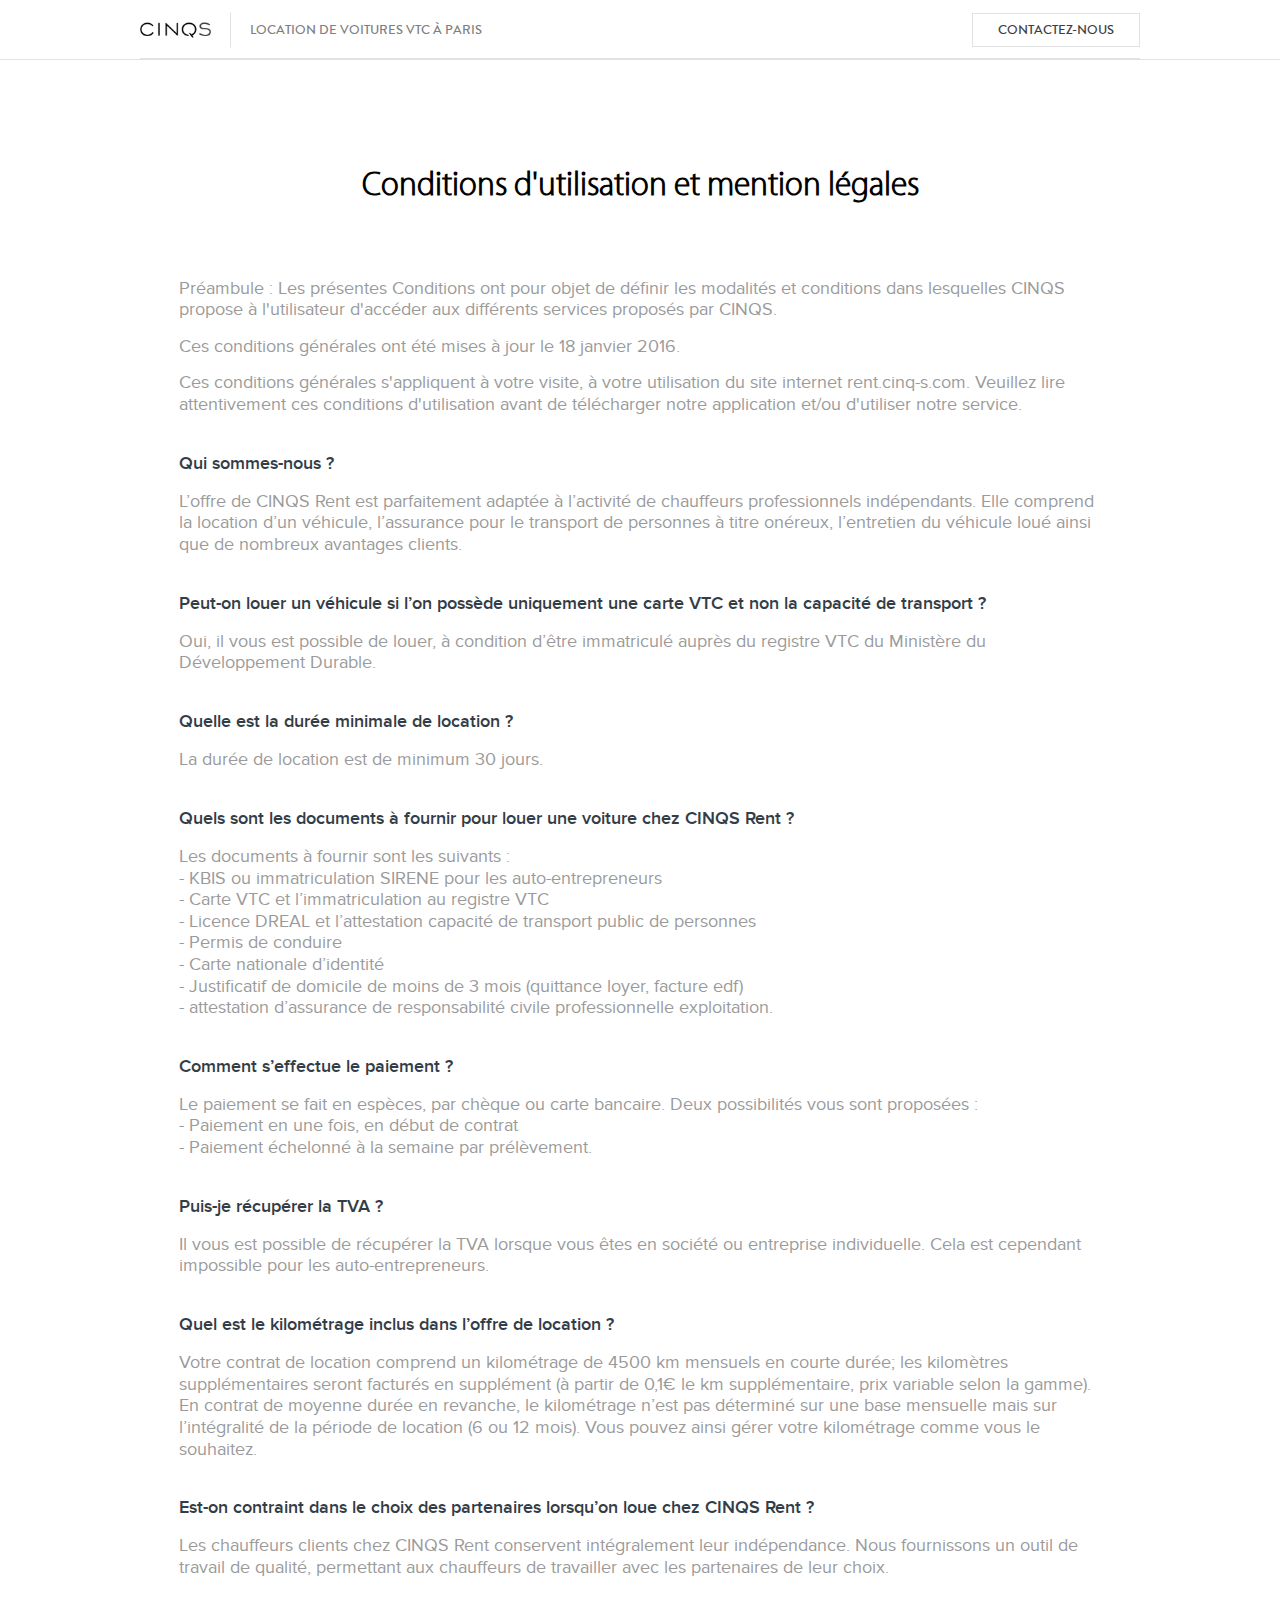
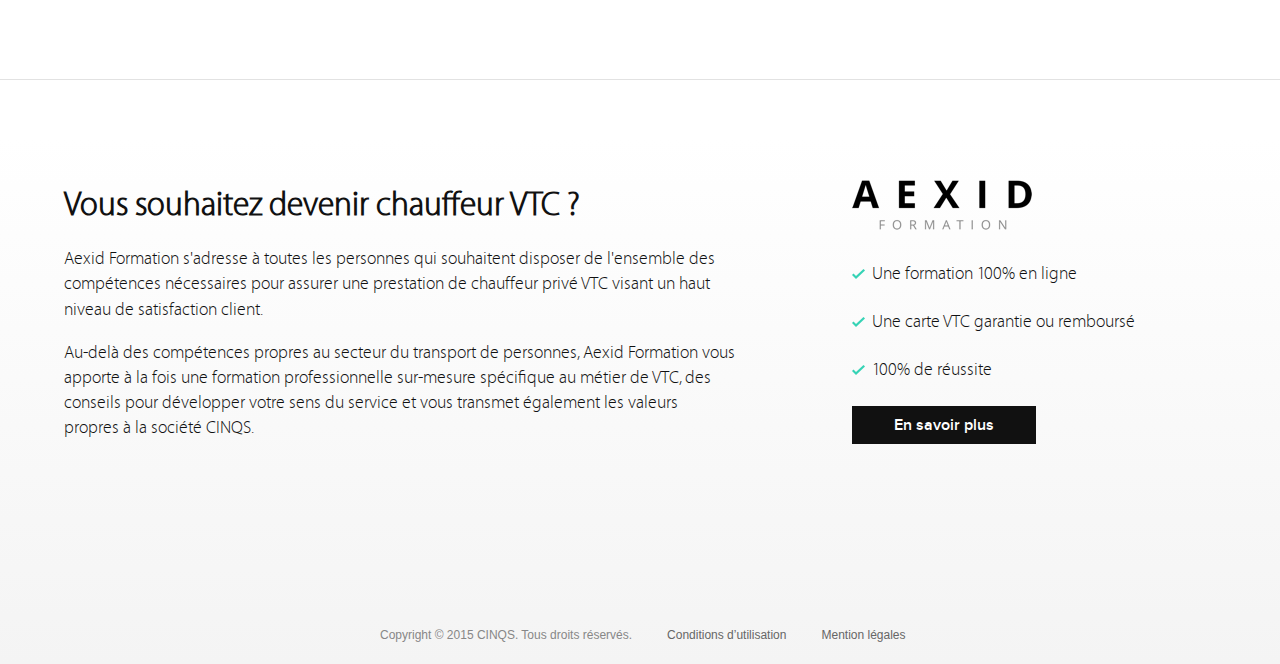
==== cgv.html @ 0a588fea "Create cgv page" ====
<!doctype html>
<!--[if lt IE 7]> <html class="no-js lt-ie10 lt-ie9 lt-ie8 lt-ie7" lang="en"> <![endif]-->
<!--[if IE 7]> <html class="no-js lt-ie10 lt-ie9 lt-ie8" lang="en"> <![endif]-->
<!--[if IE 8]> <html class="no-js lt-ie10 lt-ie9" lang="en"> <![endif]-->
<!--[if IE 9]><html class="no-js lt-ie10" lang="en"><![endif]-->
<!--[if gt IE 8]><!-->
<html class="no-js" lang="en">
<!--<![endif]-->
    <head>
        <meta charset="utf-8">
        <title>CINQS Rent - Location de voitures VTC à Paris</title>
        <meta name="description" content="">
        <link rel="author" href="humans.txt" />
        <meta http-equiv="X-UA-Compatible" content="IE=edge,chrome=1">
        <meta name="viewport" content="user-scalable=no, initial-scale = 1, minimum-scale = 1, maximum-scale = 1, width=device-width">

        <meta name="apple-mobile-web-app-capable" content="yes" />
        <link href="favicon.png" rel="icon" type="image/png" />

        <!-- Place favicon.ico and apple-touch-icon.png in the root directory -->
        <link rel="apple-touch-icon" href="apple-touch-icon.png">

        <meta property="og:site_name" content="">
        <meta property="og:title" content="" />
        <meta property="og:description" content="" />
        <meta property="og:url" content="" />
        <meta property="og:type" content="" />
        <meta property="og:image" content="" />
        <meta property="og:locale" content="fr_FR">


        <meta name="twitter:card" content="summary_large_image">
        <meta name="twitter:site" content="@">
        <meta name="twitter:title" content="">
        <meta name="twitter:description" content="">
        <meta name="twitter:image:src" content="images/share.jpg">

        <!-- <link rel="stylesheet" href="/styles/plugin/selectordie.css"> -->
        <link rel="stylesheet" href="styles/main.css">


        <!--[if lt IE 9]><script src="//html5shim.googlecode.com/svn/trunk/html5.js"></script><![endif]-->

    </head>
    <body class="driver">
        <!--[if lt IE 9]>
        <div id="browsehappy">
            <p>You are using an <strong>outdated</strong> browser. Please <a href="http://browsehappy.com/"><span>upgrade your browser</span></a> to improve your experience.</p>
        </div>
        <![endif]-->

        <!--<section id="orientation">
            <p>This website is optimized for a landscape orientation, please turn your device.</p>
        </section> -->
        <header class="driver-header business-header rent">
            <div class="wrapper">
                <ul class="menu-left">
                    <li>
                        <a href="https://cinq-s.com" class="logo">
                            <img src="images/logo-cinqs.png" alt="">
                        </a>
                        <!-- <div class="dropdown-logo">
                            <div class="dropdown-logo-inner">
                                <div class="bloc valign"></div>
                            </div>
                        </div> -->
                    </li>
                    <li class="border-left"><a href="#">Location de voitures VTC à Paris</a></li>
                </ul>

                <ul class="menu-right">
                    <li><a class="typeform-share btn-menu" href="https://cinqs.typeform.com/to/a3pFJz" data-mode="2" target="_blank">CONTACTEZ-NOUS</a></li>
                </ul>
            </div>
        </header>


        <div class="page-bottom-rent page-cgv-rent">
            <div class="driver-bottom rent">
                <div class="wrapper">
                    <h3>Conditions d'utilisation et mention légales</h3>

                    <div class="text-wrapper">
                      <span>Préambule : Les présentes Conditions ont pour objet de définir les modalités et conditions dans lesquelles CINQS propose à l'utilisateur d'accéder aux différents services proposés par CINQS.</span>
                      <span>Ces conditions générales ont été mises à jour le 18 janvier 2016.</span>
                      <span>Ces conditions générales s'appliquent à votre visite, à votre utilisation du site internet rent.cinq-s.com. Veuillez lire attentivement ces conditions d'utilisation avant de télécharger notre application et/ou d'utiliser notre service.</span>
                    </div>

                    <div class="text-wrapper">
                        <p>Qui sommes-nous ?</p>
                        <span>L’offre de CINQS Rent est parfaitement adaptée à l’activité de chauffeurs professionnels indépendants. Elle comprend la location d’un véhicule, l’assurance pour le transport de personnes à titre onéreux, l’entretien du véhicule loué ainsi que de nombreux avantages clients.</span>
                    </div>

                    <div class="text-wrapper">
                        <p>Peut-on louer un véhicule si l’on possède uniquement une carte VTC et non la capacité de transport ?</p>
                        <span>Oui, il vous est possible de louer, à condition d’être immatriculé auprès du registre VTC du Ministère du Développement Durable.</span>
                    </div>

                    <div class="text-wrapper">
                        <p>Quelle est la durée minimale de location ?</p>
                        <span>La durée de location est de minimum 30 jours.</span>
                    </div>

                    <div class="text-wrapper">
                        <p>Quels sont les documents à fournir pour louer une voiture chez CINQS Rent ?</p>
                        <span>Les documents à fournir sont les suivants :<br/>
                        - KBIS ou immatriculation SIRENE pour les auto-entrepreneurs<br/>
                        - Carte VTC et l’immatriculation au registre VTC<br/>
                        - Licence DREAL et l’attestation capacité de transport public de personnes<br/>
                        - Permis de conduire<br/>
                        - Carte nationale d’identité<br/>
                        - Justificatif de domicile de moins de 3 mois (quittance loyer, facture edf)<br/>
                        - attestation d’assurance de responsabilité civile professionnelle exploitation.</span>
                    </div>

                    <div class="text-wrapper">
                        <p>Comment s’effectue le paiement ?</p>
                        <span>Le paiement se fait en espèces, par chèque ou carte bancaire. Deux possibilités vous sont proposées :<br/>
                        - Paiement en une fois, en début de contrat<br/>
                        - Paiement échelonné à la semaine par prélèvement.</span>
                    </div>

                    <div class="text-wrapper">
                        <p>Puis-je récupérer la TVA ?</p>
                        <span>Il vous est possible de récupérer la TVA lorsque vous êtes en société ou entreprise individuelle. Cela est cependant impossible pour les auto-entrepreneurs.</span>
                    </div>

                    <div class="text-wrapper">
                        <p>Quel est le kilométrage inclus dans l’offre de location ?</p>
                        <span>Votre contrat de location comprend un kilométrage de 4500 km mensuels en courte durée; les kilomètres supplémentaires seront facturés en supplément (à partir de 0,1€ le km supplémentaire, prix variable selon la gamme).<br/>
                        En contrat de moyenne durée en revanche, le kilométrage n’est pas déterminé sur une base mensuelle mais sur l’intégralité de la période de location (6 ou 12 mois). Vous pouvez ainsi gérer votre kilométrage comme vous le souhaitez.</span>
                    </div>

                    <div class="text-wrapper">
                        <p>Est-on contraint dans le choix des partenaires lorsqu’on loue chez CINQS Rent ?</p>
                        <span>Les chauffeurs clients chez CINQS Rent conservent intégralement leur indépendance. Nous fournissons un outil de travail de qualité, permettant aux chauffeurs de travailler avec les partenaires de leur choix.</span>
                    </div>

                </div>
            </div>
        </div>

        <footer class="footer-plans">
            <div class="wrapper">
                <div class="row">
                    <div class="inner col-7 col-md-7 col-xs-12">
                        <h3>Vous souhaitez devenir chauffeur VTC ?</h3>
                        <p>Aexid Formation s'adresse à toutes les personnes qui souhaitent disposer de l'ensemble des compétences nécessaires pour assurer une prestation de chauffeur privé VTC visant un haut niveau de satisfaction client.</p>

                        <p>Au-delà des compétences propres au secteur du transport de personnes, Aexid Formation vous apporte à la fois une formation professionnelle sur-mesure spécifique au métier de VTC, des conseils pour développer votre sens du service et vous transmet également les valeurs propres à la société CINQS.</p>
                    </div>
                    <div class="inner col-4 col-md-4 col-xs-12">
                        <img src="images/logo-aexid.png" alt="">
                        <ul class="aexid">
                            <li><p>Une formation 100% en ligne</p></li>
                            <li><p>Une carte VTC garantie ou remboursé</p></li>
                            <li><p>100% de réussite</p></li>
                        </ul>
                        <a href="http://aexid-formation.com" class="btn black-light">En savoir plus</a>
                    </div>
                </div>
            </div>

            <ul class="footer-big">
                <li><span>Copyright © 2015 CINQS. Tous droits réservés.</span></li>
                <li><a href="">Conditions d’utilisation</a></li>
                <li><a href="">Mention légales</a></li>
            </ul>

            <ul class="footer-mobile">
                <li><span>© 2015 CINQS</span></li>
                <li><a href="">Conditions générales et mentions légales</a></li>
            </ul>
        </footer>

        <script>(function(){var qs,js,q,s,d=document,gi=d.getElementById,ce=d.createElement,gt=d.getElementsByTagName,id='typef_orm',b='https://s3-eu-west-1.amazonaws.com/share.typeform.com/';if(!gi.call(d,id)){js=ce.call(d,'script');js.id=id;js.src=b+'share.js';q=gt.call(d,'script')[0];q.parentNode.insertBefore(js,q)}id=id+'_';if(!gi.call(d,id)){qs=ce.call(d,'link');qs.rel='stylesheet';qs.id=id;qs.href=b+'share-button.css';s=gt.call(d,'head')[0];s.appendChild(qs,s)}})()</script>

        <script>
            (function(b,o,i,l,e,r){b.GoogleAnalyticsObject=l;b[l]||(b[l]=
            function(){(b[l].q=b[l].q||[]).push(arguments)});b[l].l=+new Date;
            e=o.createElement(i);r=o.getElementsByTagName(i)[0];
            e.src='//www.google-analytics.com/analytics.js';
            r.parentNode.insertBefore(e,r)}(window,document,'script','ga'));
            ga('create','UA-XXXXX-X');ga('send','pageview');
        </script>

        <script src="scripts/bundle.js"></script>

    </body>
</html>
---- styles/main.css ----
@font-face{font-family:'proxima_nova_ltsemibold';src:url("../fonts/proxima-nova-semibold-webfont.eot");src:url("../fonts/proxima-nova-semibold-webfont.eot?#iefix") format("embedded-opentype"),url("../fonts/proxima-nova-semibold-webfont.woff2") format("woff2"),url("../fonts/proxima-nova-semibold-webfont.woff") format("woff"),url("../fonts/proxima-nova-semibold-webfont.ttf") format("truetype"),url("../fonts/proxima-nova-semibold-webfont.svg#proxima_nova_ltsemibold") format("svg");font-weight:normal;font-style:normal}@font-face{font-family:'proxima_nova_rgregular';src:url("../fonts/proxima-nova-regular-webfont.eot");src:url("../fonts/proxima-nova-regular-webfont.eot?#iefix") format("embedded-opentype"),url("../fonts/proxima-nova-regular-webfont.woff2") format("woff2"),url("../fonts/proxima-nova-regular-webfont.woff") format("woff"),url("../fonts/proxima-nova-regular-webfont.ttf") format("truetype"),url("../fonts/proxima-nova-regular-webfont.svg#proxima_nova_rgregular") format("svg");font-weight:normal;font-style:normal}@font-face{font-family:'proxima_nova_rgbold';src:url("../fonts/proxima-nova-bold-webfont.eot");src:url("../fonts/proxima-nova-bold-webfont.eot?#iefix") format("embedded-opentype"),url("../fonts/proxima-nova-bold-webfont.woff2") format("woff2"),url("../fonts/proxima-nova-bold-webfont.woff") format("woff"),url("../fonts/proxima-nova-bold-webfont.ttf") format("truetype"),url("../fonts/proxima-nova-bold-webfont.svg#proxima_nova_rgbold") format("svg");font-weight:normal;font-style:normal}@font-face{font-family:'proxima_nova_ltlight';src:url("../fonts/proxima-nova-light-webfont.eot");src:url("../fonts/proxima-nova-light-webfont.eot?#iefix") format("embedded-opentype"),url("../fonts/proxima-nova-light-webfont.woff2") format("woff2"),url("../fonts/proxima-nova-light-webfont.woff") format("woff"),url("../fonts/proxima-nova-light-webfont.ttf") format("truetype"),url("../fonts/proxima-nova-light-webfont.svg#proxima_nova_ltlight") format("svg");font-weight:normal;font-style:normal}@font-face{font-family:'brandon_grotesquebold';src:url("../fonts/brandon_bld-webfont.eot");src:url("../fonts/brandon_bld-webfont.eot?#iefix") format("embedded-opentype"),url("../fonts/brandon_bld-webfont.woff2") format("woff2"),url("../fonts/brandon_bld-webfont.woff") format("woff"),url("../fonts/brandon_bld-webfont.ttf") format("truetype"),url("../fonts/brandon_bld-webfont.svg#brandon_grotesquebold") format("svg");font-weight:normal;font-style:normal}@font-face{font-family:'brandon_grotesquelight';src:url("../fonts/brandon_light-webfont.eot");src:url("../fonts/brandon_light-webfont.eot?#iefix") format("embedded-opentype"),url("../fonts/brandon_light-webfont.woff2") format("woff2"),url("../fonts/brandon_light-webfont.woff") format("woff"),url("../fonts/brandon_light-webfont.ttf") format("truetype"),url("../fonts/brandon_light-webfont.svg#brandon_grotesquelight") format("svg");font-weight:normal;font-style:normal}@font-face{font-family:'brandon_grotesquemedium';src:url("../fonts/brandon_med-webfont.eot");src:url("../fonts/brandon_med-webfont.eot?#iefix") format("embedded-opentype"),url("../fonts/brandon_med-webfont.woff2") format("woff2"),url("../fonts/brandon_med-webfont.woff") format("woff"),url("../fonts/brandon_med-webfont.ttf") format("truetype"),url("../fonts/brandon_med-webfont.svg#brandon_grotesquemedium") format("svg");font-weight:normal;font-style:normal}@font-face{font-family:'brandon_grotesque_regularRg';src:url("../fonts/brandon_reg-webfont.eot");src:url("../fonts/brandon_reg-webfont.eot?#iefix") format("embedded-opentype"),url("../fonts/brandon_reg-webfont.woff2") format("woff2"),url("../fonts/brandon_reg-webfont.woff") format("woff"),url("../fonts/brandon_reg-webfont.ttf") format("truetype"),url("../fonts/brandon_reg-webfont.svg#brandon_grotesque_regularRg") format("svg");font-weight:normal;font-style:normal}@font-face{font-family:'myriad_set_protext';src:url("../fonts/myriad-set-pro_text-webfont.eot");src:url("../fonts/myriad-set-pro_text-webfont.eot?#iefix") format("embedded-opentype"),url("../fonts/myriad-set-pro_text-webfont.woff2") format("woff2"),url("../fonts/myriad-set-pro_text-webfont.woff") format("woff"),url("../fonts/myriad-set-pro_text-webfont.ttf") format("truetype"),url("../fonts/myriad-set-pro_text-webfont.svg#myriad_set_protext") format("svg");font-weight:normal;font-style:normal}@font-face{font-family:'myriad_set_prothin';src:url("../fonts/myriad-set-pro_thin-webfont.eot");src:url("../fonts/myriad-set-pro_thin-webfont.eot?#iefix") format("embedded-opentype"),url("../fonts/myriad-set-pro_thin-webfont.woff2") format("woff2"),url("../fonts/myriad-set-pro_thin-webfont.woff") format("woff"),url("../fonts/myriad-set-pro_thin-webfont.ttf") format("truetype"),url("../fonts/myriad-set-pro_thin-webfont.svg#myriad_set_prothin") format("svg");font-weight:normal;font-style:normal}@font-face{font-family:'myriad_set_proultralight';src:url("../fonts/myriad-set-pro_ultralight-webfont.eot");src:url("../fonts/myriad-set-pro_ultralight-webfont.eot?#iefix") format("embedded-opentype"),url("../fonts/myriad-set-pro_ultralight-webfont.woff2") format("woff2"),url("../fonts/myriad-set-pro_ultralight-webfont.woff") format("woff"),url("../fonts/myriad-set-pro_ultralight-webfont.ttf") format("truetype"),url("../fonts/myriad-set-pro_ultralight-webfont.svg#myriad_set_proultralight") format("svg");font-weight:normal;font-style:normal}.clearfix::after{clear:both;content:"";display:table}.pull-right{float:right !important}.pull-left{float:left !important}.hide{display:none !important}.invisible{visibility:hidden}.text-hide{overflow:hidden;text-indent:101%;white-space:nowrap}.text-center{text-align:center}.text-right{text-align:right}.text-left{text-align:left}.text-justify{text-align:justify}.valign{display:inline-block;line-height:normal;vertical-align:middle}@-webkit-keyframes shake{0%,100%{-webkit-transform:translateX(0)}10%,30%,50%,70%,90%{-webkit-transform:translateX(-10px)}20%,40%,60%,80%{-webkit-transform:translateX(10px)}}@-moz-keyframes shake{0%,100%{-moz-transform:translateX(0)}10%,30%,50%,70%,90%{-moz-transform:translateX(-10px)}20%,40%,60%,80%{-moz-transform:translateX(10px)}}@keyframes shake{0%,100%{-webkit-transform:translateX(0);-moz-transform:translateX(0);-ms-transform:translateX(0);-o-transform:translateX(0);transform:translateX(0)}10%,30%,50%,70%,90%{-webkit-transform:translateX(-10px);-moz-transform:translateX(-10px);-ms-transform:translateX(-10px);-o-transform:translateX(-10px);transform:translateX(-10px)}20%,40%,60%,80%{-webkit-transform:translateX(10px);-moz-transform:translateX(10px);-ms-transform:translateX(10px);-o-transform:translateX(10px);transform:translateX(10px)}}.shake{-webkit-animation:shake 0.6s ease;-moz-animation:shake 0.6s ease;animation:shake 0.6s ease}/*! normalize.css v2.1.3 | MIT License | git.io/normalize */article,aside,details,figcaption,figure,footer,header,hgroup,main,nav,section,summary{display:block}audio,canvas,video{display:inline-block}audio:not([controls]){display:none;height:0}[hidden],template{display:none}html{font-family:sans-serif;-ms-text-size-adjust:100%;-webkit-text-size-adjust:100%}body{margin:0}a{background:transparent}a:focus{outline:thin dotted}a:active,a:hover{outline:0}h1{font-size:2em;margin:0.67em 0}abbr[title]{border-bottom:1px dotted}b,strong{font-weight:bold}dfn{font-style:italic}hr{-moz-box-sizing:content-box;box-sizing:content-box;height:0}mark{background:#ff0;color:#000}code,kbd,pre,samp{font-family:monospace, serif;font-size:1em}pre{white-space:pre-wrap}q{quotes:"\201C" "\201D" "\2018" "\2019"}small{font-size:80%}sub,sup{font-size:75%;line-height:0;position:relative;vertical-align:baseline}sup{top:-0.5em}sub{bottom:-0.25em}img{border:0}svg:not(:root){overflow:hidden}figure{margin:0}fieldset{border:1px solid #c0c0c0;margin:0 2px;padding:0.35em 0.625em 0.75em}legend{border:0;padding:0}button,input,select,textarea{font-family:inherit;font-size:100%;margin:0}button,input{line-height:normal}button,select{text-transform:none}button,html input[type="button"],input[type="reset"],input[type="submit"]{-webkit-appearance:button;cursor:pointer}button[disabled],html input[disabled]{cursor:default}input[type="checkbox"],input[type="radio"]{box-sizing:border-box;padding:0}input[type="search"]{-webkit-appearance:textfield;-moz-box-sizing:content-box;-webkit-box-sizing:content-box;box-sizing:content-box}input[type="search"]::-webkit-search-cancel-button,input[type="search"]::-webkit-search-decoration{-webkit-appearance:none}button::-moz-focus-inner,input::-moz-focus-inner{border:0;padding:0}textarea{overflow:auto;vertical-align:top}table{border-collapse:collapse;border-spacing:0}*{-webkit-box-sizing:border-box;-moz-box-sizing:border-box;box-sizing:border-box}html{-webkit-tap-highlight-color:transparent;width:100%}body{font-family:'HelveticaNeueLTStd-Md';font-size:14px;-webkit-font-smoothing:antialiased;-moz-osx-font-smoothing:grayscale;-moz-font-feature-settings:"liga", "kern";background-color:#fff;line-height:1.6;font-weight:400;width:100%;overflow:auto}::-moz-selection{background:#074276;color:#fff}.wrapper{height:100%;margin:0 auto;position:relative;max-width:1202px;width:90%}@media (max-width: 1023px){.wrapper{width:100%}}.content-form{background-color:#fff;border:1px solid #e2e2e2;border-radius:8px;height:100%;margin:50px auto 90px !important}@media (max-width: 1023px){.content-form{border:none;border-top:1px solid #e2e2e2;border-radius:0;margin-top:0 !important;margin-bottom:0 !important}}body.interne{background-color:#FAFAFA}.page-interne{margin-top:50px}a{text-decoration:none;color:#074276;position:relative;display:inline-block}a:focus{-moz-outline-style:none;outline:none}img{display:block}.img-responsive{width:100%;height:auto}hr{border:none;width:100%;height:1px;background:#ddd;margin:20px 0 50px}hr.black{background-color:#000}.disable-hover,.disable-hover *{pointer-events:none !important}.gap-10{margin-top:10px !important}.gap-20{margin-top:20px !important}.gap-30{margin-top:30px !important}.gap-40{margin-top:40px !important}.gap-60{margin-top:60px !important}.gap-70{margin-top:70px !important}.gap-80{margin-top:80px !important}p,h1,h2,h3,h4,h5,h6,ul,ol,img,form,input,button,address,.alert,.table,.btn{margin:0;margin-top:15px}p:first-child,p.no-gap,h1:first-child,h1.no-gap,h2:first-child,h2.no-gap,h3:first-child,h3.no-gap,h4:first-child,h4.no-gap,h5:first-child,h5.no-gap,h6:first-child,h6.no-gap,ul:first-child,ul.no-gap,ol:first-child,ol.no-gap,img:first-child,img.no-gap,form:first-child,form.no-gap,input:first-child,input.no-gap,button:first-child,button.no-gap,address:first-child,address.no-gap,.alert:first-child,.alert.no-gap,.table:first-child,.table.no-gap,.btn:first-child,.btn.no-gap{margin-top:0}h1,h2,h3,h4,p,a{-ms-word-wrap:break-word;word-wrap:break-word}p{color:#9A9A9A;font-family:"proxima_nova_rgregular";line-height:1.6;font-size:14px;-webkit-font-smoothing:antialiased;-moz-font-smoothing:antialiased;font-smoothing:antialiased}p strong{font-family:"proxima_nova_ltsemibold"}p small{font-size:12px}p b{font-weight:700}p i,p em{font-style:italic}span{color:#9A9A9A;line-height:1.2;font-size:14px;-webkit-font-smoothing:antialiased;-moz-font-smoothing:antialiased;font-smoothing:antialiased}h1,.h1{font-family:"proxima_nova_rgbold";font-size:48px;line-height:1.2;-webkit-font-smoothing:antialiased;-moz-font-smoothing:antialiased;font-smoothing:antialiased}h2,.h2{font-family:"proxima_nova_rgregular";font-size:30px;line-height:1.2;-webkit-font-smoothing:antialiased;-moz-font-smoothing:antialiased;font-smoothing:antialiased}h3,.h3{font-family:"proxima_nova_rgregular";font-size:28px;line-height:1.4;-webkit-font-smoothing:antialiased;-moz-font-smoothing:antialiased;font-smoothing:antialiased}h4,.h4{font-family:"proxima_nova_rgregular";font-size:16px;line-height:1.4;-webkit-font-smoothing:antialiased;-moz-font-smoothing:antialiased;font-smoothing:antialiased}ul,ol{padding-left:15px}ul li,ol li{line-height:1.6;color:#000}.list-inline{padding-left:0;list-style:none}.list-inline>li{display:inline-block;padding:0 5px}.list-inline>li:first-child{padding-left:0}.list-unstyled{padding:0;list-style-type:none}.underline{text-decoration:underline}.uppercase{text-transform:uppercase}.capitalize{text-transform:capitalize}.lowercase{text-transform:lowercase}address{font-style:400}p{line-height:140%}.bold{font-weight:700}.semibold{font-weight:600 !important}.container{width:100%;margin:0 auto;max-width:1100px;padding:0 15px}@media (max-width: 1279px){.container{padding:0}}.container-mini{width:750px;margin:0 auto;margin-top:40px}@media (max-width: 1023px){.container-mini{width:100%}}.container-mini .row{margin-top:20px}.container-mini .row:first-child{margin-top:0}.row{margin-top:0;margin-left:0;margin-right:0;*zoom:1}.row:before,.row:after{content:" ";display:table}.row:after{clear:both}.row [class*="col-"]{float:left;padding-left:0;padding-right:0}.row:first-child{margin-top:0}.grid-50 .row{margin-top:50px;margin-left:-25px;margin-right:-25px;*zoom:1}.grid-50 .row:before,.grid-50 .row:after{content:" ";display:table}.grid-50 .row:after{clear:both}.grid-50 .row [class*="col-"]{float:left;padding-left:25px;padding-right:25px}.grid-50 .row:first-child{margin-top:0}.grid-30 .row{margin-top:30px;margin-left:-15px;margin-right:-15px;*zoom:1}.grid-30 .row:before,.grid-30 .row:after{content:" ";display:table}.grid-30 .row:after{clear:both}.grid-30 .row [class*="col-"]{float:left;padding-left:15px;padding-right:15px}.grid-30 .row:first-child{margin-top:0}.grid-15 .row{margin-top:15px;margin-left:-7.5px;margin-right:-7.5px;*zoom:1}.grid-15 .row:before,.grid-15 .row:after{content:" ";display:table}.grid-15 .row:after{clear:both}.grid-15 .row [class*="col-"]{float:left;padding-left:7.5px;padding-right:7.5px}.grid-15 .row:first-child{margin-top:0}.grid-6 .row{margin-top:6px;margin-left:-3px;margin-right:-3px;*zoom:1}.grid-6 .row:before,.grid-6 .row:after{content:" ";display:table}.grid-6 .row:after{clear:both}.grid-6 .row [class*="col-"]{float:left;padding-left:3px;padding-right:3px}.grid-6 .row:first-child{margin-top:0}.grid-0 .row{margin-top:0;margin-left:0;margin-right:0;*zoom:1}.grid-0 .row:before,.grid-0 .row:after{content:" ";display:table}.grid-0 .row:after{clear:both}.grid-0 .row [class*="col-"]{float:left;padding-left:0;padding-right:0}.grid-0 .row:first-child{margin-top:0}.no-gap{margin-top:0 !important}.gap{margin-top:30px}.col-1{width:8.33333%}@media (max-width: 1023px){.col-md-1{width:8.33333%}.col-md-12{margin-top:25px}.col-md-12:first-child{margin-top:0}}@media (max-width: 767px){.col-xs-1{width:8.33333%}.col-xs-12{margin-top:25px}.col-xs-12:first-child{margin-top:0}}.col-2{width:16.66667%}@media (max-width: 1023px){.col-md-2{width:16.66667%}.col-md-12{margin-top:25px}.col-md-12:first-child{margin-top:0}}@media (max-width: 767px){.col-xs-2{width:16.66667%}.col-xs-12{margin-top:25px}.col-xs-12:first-child{margin-top:0}}.col-3{width:25%}@media (max-width: 1023px){.col-md-3{width:25%}.col-md-12{margin-top:25px}.col-md-12:first-child{margin-top:0}}@media (max-width: 767px){.col-xs-3{width:25%}.col-xs-12{margin-top:25px}.col-xs-12:first-child{margin-top:0}}.col-4{width:33.33333%}@media (max-width: 1023px){.col-md-4{width:33.33333%}.col-md-12{margin-top:25px}.col-md-12:first-child{margin-top:0}}@media (max-width: 767px){.col-xs-4{width:33.33333%}.col-xs-12{margin-top:25px}.col-xs-12:first-child{margin-top:0}}.col-5{width:41.66667%}@media (max-width: 1023px){.col-md-5{width:41.66667%}.col-md-12{margin-top:25px}.col-md-12:first-child{margin-top:0}}@media (max-width: 767px){.col-xs-5{width:41.66667%}.col-xs-12{margin-top:25px}.col-xs-12:first-child{margin-top:0}}.col-6{width:50%}@media (max-width: 1023px){.col-md-6{width:50%}.col-md-12{margin-top:25px}.col-md-12:first-child{margin-top:0}}@media (max-width: 767px){.col-xs-6{width:50%}.col-xs-12{margin-top:25px}.col-xs-12:first-child{margin-top:0}}.col-7{width:58.33333%}@media (max-width: 1023px){.col-md-7{width:58.33333%}.col-md-12{margin-top:25px}.col-md-12:first-child{margin-top:0}}@media (max-width: 767px){.col-xs-7{width:58.33333%}.col-xs-12{margin-top:25px}.col-xs-12:first-child{margin-top:0}}.col-8{width:66.66667%}@media (max-width: 1023px){.col-md-8{width:66.66667%}.col-md-12{margin-top:25px}.col-md-12:first-child{margin-top:0}}@media (max-width: 767px){.col-xs-8{width:66.66667%}.col-xs-12{margin-top:25px}.col-xs-12:first-child{margin-top:0}}.col-9{width:75%}@media (max-width: 1023px){.col-md-9{width:75%}.col-md-12{margin-top:25px}.col-md-12:first-child{margin-top:0}}@media (max-width: 767px){.col-xs-9{width:75%}.col-xs-12{margin-top:25px}.col-xs-12:first-child{margin-top:0}}.col-10{width:83.33333%}@media (max-width: 1023px){.col-md-10{width:83.33333%}.col-md-12{margin-top:25px}.col-md-12:first-child{margin-top:0}}@media (max-width: 767px){.col-xs-10{width:83.33333%}.col-xs-12{margin-top:25px}.col-xs-12:first-child{margin-top:0}}.col-11{width:91.66667%}@media (max-width: 1023px){.col-md-11{width:91.66667%}.col-md-12{margin-top:25px}.col-md-12:first-child{margin-top:0}}@media (max-width: 767px){.col-xs-11{width:91.66667%}.col-xs-12{margin-top:25px}.col-xs-12:first-child{margin-top:0}}.col-12{width:100%}@media (max-width: 1023px){.col-md-12{width:100%}.col-md-12{margin-top:25px}.col-md-12:first-child{margin-top:0}}@media (max-width: 767px){.col-xs-12{width:100%}.col-xs-12{margin-top:25px}.col-xs-12:first-child{margin-top:0}}.col-ten-1{width:10%}@media (max-width: 1023px){.col-ten-md-1{width:10%}}@media (max-width: 767px){.col-ten-xs-1{width:10%}.col-ten-xs-12:first-child{margin-top:0}}.col-ten-2{width:20%}@media (max-width: 1023px){.col-ten-md-2{width:20%}}@media (max-width: 767px){.col-ten-xs-2{width:20%}.col-ten-xs-12:first-child{margin-top:0}}.col-ten-3{width:30%}@media (max-width: 1023px){.col-ten-md-3{width:30%}}@media (max-width: 767px){.col-ten-xs-3{width:30%}.col-ten-xs-12:first-child{margin-top:0}}.col-ten-4{width:40%}@media (max-width: 1023px){.col-ten-md-4{width:40%}}@media (max-width: 767px){.col-ten-xs-4{width:40%}.col-ten-xs-12:first-child{margin-top:0}}.col-ten-5{width:50%}@media (max-width: 1023px){.col-ten-md-5{width:50%}}@media (max-width: 767px){.col-ten-xs-5{width:50%}.col-ten-xs-12:first-child{margin-top:0}}.col-ten-6{width:60%}@media (max-width: 1023px){.col-ten-md-6{width:60%}}@media (max-width: 767px){.col-ten-xs-6{width:60%}.col-ten-xs-12:first-child{margin-top:0}}.col-ten-7{width:70%}@media (max-width: 1023px){.col-ten-md-7{width:70%}}@media (max-width: 767px){.col-ten-xs-7{width:70%}.col-ten-xs-12:first-child{margin-top:0}}.col-ten-8{width:80%}@media (max-width: 1023px){.col-ten-md-8{width:80%}}@media (max-width: 767px){.col-ten-xs-8{width:80%}.col-ten-xs-12:first-child{margin-top:0}}.col-ten-9{width:90%}@media (max-width: 1023px){.col-ten-md-9{width:90%}}@media (max-width: 767px){.col-ten-xs-9{width:90%}.col-ten-xs-12:first-child{margin-top:0}}.col-ten-10{width:100%}@media (max-width: 1023px){.col-ten-md-10{width:100%}}@media (max-width: 767px){.col-ten-xs-10{width:100%}.col-ten-xs-12:first-child{margin-top:0}}.col-offset-1{margin-left:8.33333%}@media (max-width: 767px){.col-offset-xs-1{width:8.33333%}}.col-offset-2{margin-left:16.66667%}@media (max-width: 767px){.col-offset-xs-2{width:16.66667%}}.col-offset-3{margin-left:25%}@media (max-width: 767px){.col-offset-xs-3{width:25%}}.col-offset-4{margin-left:33.33333%}@media (max-width: 767px){.col-offset-xs-4{width:33.33333%}}.col-offset-5{margin-left:41.66667%}@media (max-width: 767px){.col-offset-xs-5{width:41.66667%}}.col-offset-6{margin-left:50%}@media (max-width: 767px){.col-offset-xs-6{width:50%}}.col-offset-7{margin-left:58.33333%}@media (max-width: 767px){.col-offset-xs-7{width:58.33333%}}.col-offset-8{margin-left:66.66667%}@media (max-width: 767px){.col-offset-xs-8{width:66.66667%}}.col-offset-9{margin-left:75%}@media (max-width: 767px){.col-offset-xs-9{width:75%}}.col-offset-10{margin-left:83.33333%}@media (max-width: 767px){.col-offset-xs-10{width:83.33333%}}.col-offset-11{margin-left:91.66667%}@media (max-width: 767px){.col-offset-xs-11{width:91.66667%}}.row-xs-10{margin-top:10px;margin-left:-5px;margin-right:-5px;*zoom:1}.row-xs-10:before,.row-xs-10:after{content:" ";display:table}.row-xs-10:after{clear:both}.row-xs-10 [class*="col-"]{float:left;padding-left:5px;padding-right:5px}.row-xs-10:first-child{margin-top:0}.row-xs-10 .col-xs-1{width:8.33333%}.row-xs-10 .col-xs-2{width:16.66667%}.row-xs-10 .col-xs-3{width:25%}.row-xs-10 .col-xs-4{width:33.33333%}.row-xs-10 .col-xs-5{width:41.66667%}.row-xs-10 .col-xs-6{width:50%}.row-xs-10 .col-xs-7{width:58.33333%}.row-xs-10 .col-xs-8{width:66.66667%}.row-xs-10 .col-xs-9{width:75%}.row-xs-10 .col-xs-10{width:83.33333%}.row-xs-10 .col-xs-11{width:91.66667%}.row-xs-10 .col-xs-12{width:100%}.row-xs-10>[class^="col-"],.row-xs-10>[class*=" col-"]{padding-left:5px;padding-right:5px}.row-xs-10>.col-xs-12+.col-xs-12{margin-top:10px}.row-xs-15{margin-top:15px;margin-left:-7.5px;margin-right:-7.5px;*zoom:1}.row-xs-15:before,.row-xs-15:after{content:" ";display:table}.row-xs-15:after{clear:both}.row-xs-15 [class*="col-"]{float:left;padding-left:7.5px;padding-right:7.5px}.row-xs-15:first-child{margin-top:0}.row-xs-15 .col-xs-1{width:8.33333%}.row-xs-15 .col-xs-2{width:16.66667%}.row-xs-15 .col-xs-3{width:25%}.row-xs-15 .col-xs-4{width:33.33333%}.row-xs-15 .col-xs-5{width:41.66667%}.row-xs-15 .col-xs-6{width:50%}.row-xs-15 .col-xs-7{width:58.33333%}.row-xs-15 .col-xs-8{width:66.66667%}.row-xs-15 .col-xs-9{width:75%}.row-xs-15 .col-xs-10{width:83.33333%}.row-xs-15 .col-xs-11{width:91.66667%}.row-xs-15 .col-xs-12{width:100%}.row-xs-15>[class^="col-"],.row-xs-15>[class*=" col-"]{padding-left:7.5px;padding-right:7.5px}.row-xs-15>.col-xs-12+.col-xs-12{margin-top:15px}.row-xs-20{margin-top:20px;margin-left:-10px;margin-right:-10px;*zoom:1}.row-xs-20:before,.row-xs-20:after{content:" ";display:table}.row-xs-20:after{clear:both}.row-xs-20 [class*="col-"]{float:left;padding-left:10px;padding-right:10px}.row-xs-20:first-child{margin-top:0}.row-xs-20 .col-xs-1{width:8.33333%}.row-xs-20 .col-xs-2{width:16.66667%}.row-xs-20 .col-xs-3{width:25%}.row-xs-20 .col-xs-4{width:33.33333%}.row-xs-20 .col-xs-5{width:41.66667%}.row-xs-20 .col-xs-6{width:50%}.row-xs-20 .col-xs-7{width:58.33333%}.row-xs-20 .col-xs-8{width:66.66667%}.row-xs-20 .col-xs-9{width:75%}.row-xs-20 .col-xs-10{width:83.33333%}.row-xs-20 .col-xs-11{width:91.66667%}.row-xs-20 .col-xs-12{width:100%}.row-xs-20>[class^="col-"],.row-xs-20>[class*=" col-"]{padding-left:10px;padding-right:10px}.row-xs-20>.col-xs-12+.col-xs-12{margin-top:20px}.row-xs-25{margin-top:25px;margin-left:-12.5px;margin-right:-12.5px;*zoom:1}.row-xs-25:before,.row-xs-25:after{content:" ";display:table}.row-xs-25:after{clear:both}.row-xs-25 [class*="col-"]{float:left;padding-left:12.5px;padding-right:12.5px}.row-xs-25:first-child{margin-top:0}.row-xs-25 .col-xs-1{width:8.33333%}.row-xs-25 .col-xs-2{width:16.66667%}.row-xs-25 .col-xs-3{width:25%}.row-xs-25 .col-xs-4{width:33.33333%}.row-xs-25 .col-xs-5{width:41.66667%}.row-xs-25 .col-xs-6{width:50%}.row-xs-25 .col-xs-7{width:58.33333%}.row-xs-25 .col-xs-8{width:66.66667%}.row-xs-25 .col-xs-9{width:75%}.row-xs-25 .col-xs-10{width:83.33333%}.row-xs-25 .col-xs-11{width:91.66667%}.row-xs-25 .col-xs-12{width:100%}.row-xs-25>[class^="col-"],.row-xs-25>[class*=" col-"]{padding-left:12.5px;padding-right:12.5px}.row-xs-25>.col-xs-12+.col-xs-12{margin-top:25px}.row-xs-30{margin-top:30px;margin-left:-15px;margin-right:-15px;*zoom:1}.row-xs-30:before,.row-xs-30:after{content:" ";display:table}.row-xs-30:after{clear:both}.row-xs-30 [class*="col-"]{float:left;padding-left:15px;padding-right:15px}.row-xs-30:first-child{margin-top:0}.row-xs-30 .col-xs-1{width:8.33333%}.row-xs-30 .col-xs-2{width:16.66667%}.row-xs-30 .col-xs-3{width:25%}.row-xs-30 .col-xs-4{width:33.33333%}.row-xs-30 .col-xs-5{width:41.66667%}.row-xs-30 .col-xs-6{width:50%}.row-xs-30 .col-xs-7{width:58.33333%}.row-xs-30 .col-xs-8{width:66.66667%}.row-xs-30 .col-xs-9{width:75%}.row-xs-30 .col-xs-10{width:83.33333%}.row-xs-30 .col-xs-11{width:91.66667%}.row-xs-30 .col-xs-12{width:100%}.row-xs-30>[class^="col-"],.row-xs-30>[class*=" col-"]{padding-left:15px;padding-right:15px}.row-xs-30>.col-xs-12+.col-xs-12{margin-top:30px}.row-xs-35{margin-top:35px;margin-left:-17.5px;margin-right:-17.5px;*zoom:1}.row-xs-35:before,.row-xs-35:after{content:" ";display:table}.row-xs-35:after{clear:both}.row-xs-35 [class*="col-"]{float:left;padding-left:17.5px;padding-right:17.5px}.row-xs-35:first-child{margin-top:0}.row-xs-35 .col-xs-1{width:8.33333%}.row-xs-35 .col-xs-2{width:16.66667%}.row-xs-35 .col-xs-3{width:25%}.row-xs-35 .col-xs-4{width:33.33333%}.row-xs-35 .col-xs-5{width:41.66667%}.row-xs-35 .col-xs-6{width:50%}.row-xs-35 .col-xs-7{width:58.33333%}.row-xs-35 .col-xs-8{width:66.66667%}.row-xs-35 .col-xs-9{width:75%}.row-xs-35 .col-xs-10{width:83.33333%}.row-xs-35 .col-xs-11{width:91.66667%}.row-xs-35 .col-xs-12{width:100%}.row-xs-35>[class^="col-"],.row-xs-35>[class*=" col-"]{padding-left:17.5px;padding-right:17.5px}.row-xs-35>.col-xs-12+.col-xs-12{margin-top:35px}.row-xs-40{margin-top:40px;margin-left:-20px;margin-right:-20px;*zoom:1}.row-xs-40:before,.row-xs-40:after{content:" ";display:table}.row-xs-40:after{clear:both}.row-xs-40 [class*="col-"]{float:left;padding-left:20px;padding-right:20px}.row-xs-40:first-child{margin-top:0}.row-xs-40 .col-xs-1{width:8.33333%}.row-xs-40 .col-xs-2{width:16.66667%}.row-xs-40 .col-xs-3{width:25%}.row-xs-40 .col-xs-4{width:33.33333%}.row-xs-40 .col-xs-5{width:41.66667%}.row-xs-40 .col-xs-6{width:50%}.row-xs-40 .col-xs-7{width:58.33333%}.row-xs-40 .col-xs-8{width:66.66667%}.row-xs-40 .col-xs-9{width:75%}.row-xs-40 .col-xs-10{width:83.33333%}.row-xs-40 .col-xs-11{width:91.66667%}.row-xs-40 .col-xs-12{width:100%}.row-xs-40>[class^="col-"],.row-xs-40>[class*=" col-"]{padding-left:20px;padding-right:20px}.row-xs-40>.col-xs-12+.col-xs-12{margin-top:40px}.row-xs-60{margin-top:60px;margin-left:-30px;margin-right:-30px;*zoom:1}.row-xs-60:before,.row-xs-60:after{content:" ";display:table}.row-xs-60:after{clear:both}.row-xs-60 [class*="col-"]{float:left;padding-left:30px;padding-right:30px}.row-xs-60:first-child{margin-top:0}.row-xs-60 .col-xs-1{width:8.33333%}.row-xs-60 .col-xs-2{width:16.66667%}.row-xs-60 .col-xs-3{width:25%}.row-xs-60 .col-xs-4{width:33.33333%}.row-xs-60 .col-xs-5{width:41.66667%}.row-xs-60 .col-xs-6{width:50%}.row-xs-60 .col-xs-7{width:58.33333%}.row-xs-60 .col-xs-8{width:66.66667%}.row-xs-60 .col-xs-9{width:75%}.row-xs-60 .col-xs-10{width:83.33333%}.row-xs-60 .col-xs-11{width:91.66667%}.row-xs-60 .col-xs-12{width:100%}.row-xs-60>[class^="col-"],.row-xs-60>[class*=" col-"]{padding-left:30px;padding-right:30px}.row-xs-60>.col-xs-12+.col-xs-12{margin-top:60px}.row-xs-80{margin-top:80px;margin-left:-40px;margin-right:-40px;*zoom:1}.row-xs-80:before,.row-xs-80:after{content:" ";display:table}.row-xs-80:after{clear:both}.row-xs-80 [class*="col-"]{float:left;padding-left:40px;padding-right:40px}.row-xs-80:first-child{margin-top:0}.row-xs-80 .col-xs-1{width:8.33333%}.row-xs-80 .col-xs-2{width:16.66667%}.row-xs-80 .col-xs-3{width:25%}.row-xs-80 .col-xs-4{width:33.33333%}.row-xs-80 .col-xs-5{width:41.66667%}.row-xs-80 .col-xs-6{width:50%}.row-xs-80 .col-xs-7{width:58.33333%}.row-xs-80 .col-xs-8{width:66.66667%}.row-xs-80 .col-xs-9{width:75%}.row-xs-80 .col-xs-10{width:83.33333%}.row-xs-80 .col-xs-11{width:91.66667%}.row-xs-80 .col-xs-12{width:100%}.row-xs-80>[class^="col-"],.row-xs-80>[class*=" col-"]{padding-left:40px;padding-right:40px}.row-xs-80>.col-xs-12+.col-xs-12{margin-top:80px}@media (max-width: 768px){.row-sm-10{margin-top:10px;margin-left:-5px;margin-right:-5px;*zoom:1}.row-sm-10:before,.row-sm-10:after{content:" ";display:table}.row-sm-10:after{clear:both}.row-sm-10 [class*="col-"]{float:left;padding-left:5px;padding-right:5px}.row-sm-10:first-child{margin-top:0}.row-sm-10 .col-sm-1{width:8.33333%}.row-sm-10 .col-sm-2{width:16.66667%}.row-sm-10 .col-sm-3{width:25%}.row-sm-10 .col-sm-4{width:33.33333%}.row-sm-10 .col-sm-5{width:41.66667%}.row-sm-10 .col-sm-6{width:50%}.row-sm-10 .col-sm-7{width:58.33333%}.row-sm-10 .col-sm-8{width:66.66667%}.row-sm-10 .col-sm-9{width:75%}.row-sm-10 .col-sm-10{width:83.33333%}.row-sm-10 .col-sm-11{width:91.66667%}.row-sm-10 .col-sm-12{width:100%}.row-sm-10>[class^="col-"],.row-sm-10>[class*=" col-"]{padding-left:5px;padding-right:5px}.row-sm-10>.col-xs-12+.col-xs-12{margin-top:0}.row-sm-10>.col-sm-12+.col-sm-12{margin-top:10px}.row-sm-15{margin-top:15px;margin-left:-7.5px;margin-right:-7.5px;*zoom:1}.row-sm-15:before,.row-sm-15:after{content:" ";display:table}.row-sm-15:after{clear:both}.row-sm-15 [class*="col-"]{float:left;padding-left:7.5px;padding-right:7.5px}.row-sm-15:first-child{margin-top:0}.row-sm-15 .col-sm-1{width:8.33333%}.row-sm-15 .col-sm-2{width:16.66667%}.row-sm-15 .col-sm-3{width:25%}.row-sm-15 .col-sm-4{width:33.33333%}.row-sm-15 .col-sm-5{width:41.66667%}.row-sm-15 .col-sm-6{width:50%}.row-sm-15 .col-sm-7{width:58.33333%}.row-sm-15 .col-sm-8{width:66.66667%}.row-sm-15 .col-sm-9{width:75%}.row-sm-15 .col-sm-10{width:83.33333%}.row-sm-15 .col-sm-11{width:91.66667%}.row-sm-15 .col-sm-12{width:100%}.row-sm-15>[class^="col-"],.row-sm-15>[class*=" col-"]{padding-left:7.5px;padding-right:7.5px}.row-sm-15>.col-xs-12+.col-xs-12{margin-top:0}.row-sm-15>.col-sm-12+.col-sm-12{margin-top:15px}.row-sm-20{margin-top:20px;margin-left:-10px;margin-right:-10px;*zoom:1}.row-sm-20:before,.row-sm-20:after{content:" ";display:table}.row-sm-20:after{clear:both}.row-sm-20 [class*="col-"]{float:left;padding-left:10px;padding-right:10px}.row-sm-20:first-child{margin-top:0}.row-sm-20 .col-sm-1{width:8.33333%}.row-sm-20 .col-sm-2{width:16.66667%}.row-sm-20 .col-sm-3{width:25%}.row-sm-20 .col-sm-4{width:33.33333%}.row-sm-20 .col-sm-5{width:41.66667%}.row-sm-20 .col-sm-6{width:50%}.row-sm-20 .col-sm-7{width:58.33333%}.row-sm-20 .col-sm-8{width:66.66667%}.row-sm-20 .col-sm-9{width:75%}.row-sm-20 .col-sm-10{width:83.33333%}.row-sm-20 .col-sm-11{width:91.66667%}.row-sm-20 .col-sm-12{width:100%}.row-sm-20>[class^="col-"],.row-sm-20>[class*=" col-"]{padding-left:10px;padding-right:10px}.row-sm-20>.col-xs-12+.col-xs-12{margin-top:0}.row-sm-20>.col-sm-12+.col-sm-12{margin-top:20px}.row-sm-25{margin-top:25px;margin-left:-12.5px;margin-right:-12.5px;*zoom:1}.row-sm-25:before,.row-sm-25:after{content:" ";display:table}.row-sm-25:after{clear:both}.row-sm-25 [class*="col-"]{float:left;padding-left:12.5px;padding-right:12.5px}.row-sm-25:first-child{margin-top:0}.row-sm-25 .col-sm-1{width:8.33333%}.row-sm-25 .col-sm-2{width:16.66667%}.row-sm-25 .col-sm-3{width:25%}.row-sm-25 .col-sm-4{width:33.33333%}.row-sm-25 .col-sm-5{width:41.66667%}.row-sm-25 .col-sm-6{width:50%}.row-sm-25 .col-sm-7{width:58.33333%}.row-sm-25 .col-sm-8{width:66.66667%}.row-sm-25 .col-sm-9{width:75%}.row-sm-25 .col-sm-10{width:83.33333%}.row-sm-25 .col-sm-11{width:91.66667%}.row-sm-25 .col-sm-12{width:100%}.row-sm-25>[class^="col-"],.row-sm-25>[class*=" col-"]{padding-left:12.5px;padding-right:12.5px}.row-sm-25>.col-xs-12+.col-xs-12{margin-top:0}.row-sm-25>.col-sm-12+.col-sm-12{margin-top:25px}.row-sm-30{margin-top:30px;margin-left:-15px;margin-right:-15px;*zoom:1}.row-sm-30:before,.row-sm-30:after{content:" ";display:table}.row-sm-30:after{clear:both}.row-sm-30 [class*="col-"]{float:left;padding-left:15px;padding-right:15px}.row-sm-30:first-child{margin-top:0}.row-sm-30 .col-sm-1{width:8.33333%}.row-sm-30 .col-sm-2{width:16.66667%}.row-sm-30 .col-sm-3{width:25%}.row-sm-30 .col-sm-4{width:33.33333%}.row-sm-30 .col-sm-5{width:41.66667%}.row-sm-30 .col-sm-6{width:50%}.row-sm-30 .col-sm-7{width:58.33333%}.row-sm-30 .col-sm-8{width:66.66667%}.row-sm-30 .col-sm-9{width:75%}.row-sm-30 .col-sm-10{width:83.33333%}.row-sm-30 .col-sm-11{width:91.66667%}.row-sm-30 .col-sm-12{width:100%}.row-sm-30>[class^="col-"],.row-sm-30>[class*=" col-"]{padding-left:15px;padding-right:15px}.row-sm-30>.col-xs-12+.col-xs-12{margin-top:0}.row-sm-30>.col-sm-12+.col-sm-12{margin-top:30px}.row-sm-35{margin-top:35px;margin-left:-17.5px;margin-right:-17.5px;*zoom:1}.row-sm-35:before,.row-sm-35:after{content:" ";display:table}.row-sm-35:after{clear:both}.row-sm-35 [class*="col-"]{float:left;padding-left:17.5px;padding-right:17.5px}.row-sm-35:first-child{margin-top:0}.row-sm-35 .col-sm-1{width:8.33333%}.row-sm-35 .col-sm-2{width:16.66667%}.row-sm-35 .col-sm-3{width:25%}.row-sm-35 .col-sm-4{width:33.33333%}.row-sm-35 .col-sm-5{width:41.66667%}.row-sm-35 .col-sm-6{width:50%}.row-sm-35 .col-sm-7{width:58.33333%}.row-sm-35 .col-sm-8{width:66.66667%}.row-sm-35 .col-sm-9{width:75%}.row-sm-35 .col-sm-10{width:83.33333%}.row-sm-35 .col-sm-11{width:91.66667%}.row-sm-35 .col-sm-12{width:100%}.row-sm-35>[class^="col-"],.row-sm-35>[class*=" col-"]{padding-left:17.5px;padding-right:17.5px}.row-sm-35>.col-xs-12+.col-xs-12{margin-top:0}.row-sm-35>.col-sm-12+.col-sm-12{margin-top:35px}.row-sm-40{margin-top:40px;margin-left:-20px;margin-right:-20px;*zoom:1}.row-sm-40:before,.row-sm-40:after{content:" ";display:table}.row-sm-40:after{clear:both}.row-sm-40 [class*="col-"]{float:left;padding-left:20px;padding-right:20px}.row-sm-40:first-child{margin-top:0}.row-sm-40 .col-sm-1{width:8.33333%}.row-sm-40 .col-sm-2{width:16.66667%}.row-sm-40 .col-sm-3{width:25%}.row-sm-40 .col-sm-4{width:33.33333%}.row-sm-40 .col-sm-5{width:41.66667%}.row-sm-40 .col-sm-6{width:50%}.row-sm-40 .col-sm-7{width:58.33333%}.row-sm-40 .col-sm-8{width:66.66667%}.row-sm-40 .col-sm-9{width:75%}.row-sm-40 .col-sm-10{width:83.33333%}.row-sm-40 .col-sm-11{width:91.66667%}.row-sm-40 .col-sm-12{width:100%}.row-sm-40>[class^="col-"],.row-sm-40>[class*=" col-"]{padding-left:20px;padding-right:20px}.row-sm-40>.col-xs-12+.col-xs-12{margin-top:0}.row-sm-40>.col-sm-12+.col-sm-12{margin-top:40px}.row-sm-60{margin-top:60px;margin-left:-30px;margin-right:-30px;*zoom:1}.row-sm-60:before,.row-sm-60:after{content:" ";display:table}.row-sm-60:after{clear:both}.row-sm-60 [class*="col-"]{float:left;padding-left:30px;padding-right:30px}.row-sm-60:first-child{margin-top:0}.row-sm-60 .col-sm-1{width:8.33333%}.row-sm-60 .col-sm-2{width:16.66667%}.row-sm-60 .col-sm-3{width:25%}.row-sm-60 .col-sm-4{width:33.33333%}.row-sm-60 .col-sm-5{width:41.66667%}.row-sm-60 .col-sm-6{width:50%}.row-sm-60 .col-sm-7{width:58.33333%}.row-sm-60 .col-sm-8{width:66.66667%}.row-sm-60 .col-sm-9{width:75%}.row-sm-60 .col-sm-10{width:83.33333%}.row-sm-60 .col-sm-11{width:91.66667%}.row-sm-60 .col-sm-12{width:100%}.row-sm-60>[class^="col-"],.row-sm-60>[class*=" col-"]{padding-left:30px;padding-right:30px}.row-sm-60>.col-xs-12+.col-xs-12{margin-top:0}.row-sm-60>.col-sm-12+.col-sm-12{margin-top:60px}.row-sm-80{margin-top:80px;margin-left:-40px;margin-right:-40px;*zoom:1}.row-sm-80:before,.row-sm-80:after{content:" ";display:table}.row-sm-80:after{clear:both}.row-sm-80 [class*="col-"]{float:left;padding-left:40px;padding-right:40px}.row-sm-80:first-child{margin-top:0}.row-sm-80 .col-sm-1{width:8.33333%}.row-sm-80 .col-sm-2{width:16.66667%}.row-sm-80 .col-sm-3{width:25%}.row-sm-80 .col-sm-4{width:33.33333%}.row-sm-80 .col-sm-5{width:41.66667%}.row-sm-80 .col-sm-6{width:50%}.row-sm-80 .col-sm-7{width:58.33333%}.row-sm-80 .col-sm-8{width:66.66667%}.row-sm-80 .col-sm-9{width:75%}.row-sm-80 .col-sm-10{width:83.33333%}.row-sm-80 .col-sm-11{width:91.66667%}.row-sm-80 .col-sm-12{width:100%}.row-sm-80>[class^="col-"],.row-sm-80>[class*=" col-"]{padding-left:40px;padding-right:40px}.row-sm-80>.col-xs-12+.col-xs-12{margin-top:0}.row-sm-80>.col-sm-12+.col-sm-12{margin-top:80px}.container{padding-left:15px;padding-right:15px}.table-container{padding-left:40px;padding-right:40px}.hidden-sm{display:none}}@media (max-width: 1024px) and (min-width: 768px){.row-md-10{margin-top:10px;margin-left:-5px;margin-right:-5px;*zoom:1}.row-md-10:before,.row-md-10:after{content:" ";display:table}.row-md-10:after{clear:both}.row-md-10 [class*="col-"]{float:left;padding-left:5px;padding-right:5px}.row-md-10:first-child{margin-top:0}.row-md-10 .col-md-1{width:8.33333%}.row-md-10 .col-md-2{width:16.66667%}.row-md-10 .col-md-3{width:25%}.row-md-10 .col-md-4{width:33.33333%}.row-md-10 .col-md-5{width:41.66667%}.row-md-10 .col-md-6{width:50%}.row-md-10 .col-md-7{width:58.33333%}.row-md-10 .col-md-8{width:66.66667%}.row-md-10 .col-md-9{width:75%}.row-md-10 .col-md-10{width:83.33333%}.row-md-10 .col-md-11{width:91.66667%}.row-md-10 .col-md-12{width:100%}.row-md-10>[class^="col-"],.row-md-10>[class*=" col-"]{padding-left:5px;padding-right:5px}.row-md-10>.col-xs-12+.col-xs-12,.row-md-10>.col-sm-12+.col-sm-12{margin-top:0}.row-md-10>.col-md-12+.col-md-12{margin-top:10px}.row-md-15{margin-top:15px;margin-left:-7.5px;margin-right:-7.5px;*zoom:1}.row-md-15:before,.row-md-15:after{content:" ";display:table}.row-md-15:after{clear:both}.row-md-15 [class*="col-"]{float:left;padding-left:7.5px;padding-right:7.5px}.row-md-15:first-child{margin-top:0}.row-md-15 .col-md-1{width:8.33333%}.row-md-15 .col-md-2{width:16.66667%}.row-md-15 .col-md-3{width:25%}.row-md-15 .col-md-4{width:33.33333%}.row-md-15 .col-md-5{width:41.66667%}.row-md-15 .col-md-6{width:50%}.row-md-15 .col-md-7{width:58.33333%}.row-md-15 .col-md-8{width:66.66667%}.row-md-15 .col-md-9{width:75%}.row-md-15 .col-md-10{width:83.33333%}.row-md-15 .col-md-11{width:91.66667%}.row-md-15 .col-md-12{width:100%}.row-md-15>[class^="col-"],.row-md-15>[class*=" col-"]{padding-left:7.5px;padding-right:7.5px}.row-md-15>.col-xs-12+.col-xs-12,.row-md-15>.col-sm-12+.col-sm-12{margin-top:0}.row-md-15>.col-md-12+.col-md-12{margin-top:15px}.row-md-20{margin-top:20px;margin-left:-10px;margin-right:-10px;*zoom:1}.row-md-20:before,.row-md-20:after{content:" ";display:table}.row-md-20:after{clear:both}.row-md-20 [class*="col-"]{float:left;padding-left:10px;padding-right:10px}.row-md-20:first-child{margin-top:0}.row-md-20 .col-md-1{width:8.33333%}.row-md-20 .col-md-2{width:16.66667%}.row-md-20 .col-md-3{width:25%}.row-md-20 .col-md-4{width:33.33333%}.row-md-20 .col-md-5{width:41.66667%}.row-md-20 .col-md-6{width:50%}.row-md-20 .col-md-7{width:58.33333%}.row-md-20 .col-md-8{width:66.66667%}.row-md-20 .col-md-9{width:75%}.row-md-20 .col-md-10{width:83.33333%}.row-md-20 .col-md-11{width:91.66667%}.row-md-20 .col-md-12{width:100%}.row-md-20>[class^="col-"],.row-md-20>[class*=" col-"]{padding-left:10px;padding-right:10px}.row-md-20>.col-xs-12+.col-xs-12,.row-md-20>.col-sm-12+.col-sm-12{margin-top:0}.row-md-20>.col-md-12+.col-md-12{margin-top:20px}.row-md-25{margin-top:25px;margin-left:-12.5px;margin-right:-12.5px;*zoom:1}.row-md-25:before,.row-md-25:after{content:" ";display:table}.row-md-25:after{clear:both}.row-md-25 [class*="col-"]{float:left;padding-left:12.5px;padding-right:12.5px}.row-md-25:first-child{margin-top:0}.row-md-25 .col-md-1{width:8.33333%}.row-md-25 .col-md-2{width:16.66667%}.row-md-25 .col-md-3{width:25%}.row-md-25 .col-md-4{width:33.33333%}.row-md-25 .col-md-5{width:41.66667%}.row-md-25 .col-md-6{width:50%}.row-md-25 .col-md-7{width:58.33333%}.row-md-25 .col-md-8{width:66.66667%}.row-md-25 .col-md-9{width:75%}.row-md-25 .col-md-10{width:83.33333%}.row-md-25 .col-md-11{width:91.66667%}.row-md-25 .col-md-12{width:100%}.row-md-25>[class^="col-"],.row-md-25>[class*=" col-"]{padding-left:12.5px;padding-right:12.5px}.row-md-25>.col-xs-12+.col-xs-12,.row-md-25>.col-sm-12+.col-sm-12{margin-top:0}.row-md-25>.col-md-12+.col-md-12{margin-top:25px}.row-md-30{margin-top:30px;margin-left:-15px;margin-right:-15px;*zoom:1}.row-md-30:before,.row-md-30:after{content:" ";display:table}.row-md-30:after{clear:both}.row-md-30 [class*="col-"]{float:left;padding-left:15px;padding-right:15px}.row-md-30:first-child{margin-top:0}.row-md-30 .col-md-1{width:8.33333%}.row-md-30 .col-md-2{width:16.66667%}.row-md-30 .col-md-3{width:25%}.row-md-30 .col-md-4{width:33.33333%}.row-md-30 .col-md-5{width:41.66667%}.row-md-30 .col-md-6{width:50%}.row-md-30 .col-md-7{width:58.33333%}.row-md-30 .col-md-8{width:66.66667%}.row-md-30 .col-md-9{width:75%}.row-md-30 .col-md-10{width:83.33333%}.row-md-30 .col-md-11{width:91.66667%}.row-md-30 .col-md-12{width:100%}.row-md-30>[class^="col-"],.row-md-30>[class*=" col-"]{padding-left:15px;padding-right:15px}.row-md-30>.col-xs-12+.col-xs-12,.row-md-30>.col-sm-12+.col-sm-12{margin-top:0}.row-md-30>.col-md-12+.col-md-12{margin-top:30px}.row-md-35{margin-top:35px;margin-left:-17.5px;margin-right:-17.5px;*zoom:1}.row-md-35:before,.row-md-35:after{content:" ";display:table}.row-md-35:after{clear:both}.row-md-35 [class*="col-"]{float:left;padding-left:17.5px;padding-right:17.5px}.row-md-35:first-child{margin-top:0}.row-md-35 .col-md-1{width:8.33333%}.row-md-35 .col-md-2{width:16.66667%}.row-md-35 .col-md-3{width:25%}.row-md-35 .col-md-4{width:33.33333%}.row-md-35 .col-md-5{width:41.66667%}.row-md-35 .col-md-6{width:50%}.row-md-35 .col-md-7{width:58.33333%}.row-md-35 .col-md-8{width:66.66667%}.row-md-35 .col-md-9{width:75%}.row-md-35 .col-md-10{width:83.33333%}.row-md-35 .col-md-11{width:91.66667%}.row-md-35 .col-md-12{width:100%}.row-md-35>[class^="col-"],.row-md-35>[class*=" col-"]{padding-left:17.5px;padding-right:17.5px}.row-md-35>.col-xs-12+.col-xs-12,.row-md-35>.col-sm-12+.col-sm-12{margin-top:0}.row-md-35>.col-md-12+.col-md-12{margin-top:35px}.row-md-40{margin-top:40px;margin-left:-20px;margin-right:-20px;*zoom:1}.row-md-40:before,.row-md-40:after{content:" ";display:table}.row-md-40:after{clear:both}.row-md-40 [class*="col-"]{float:left;padding-left:20px;padding-right:20px}.row-md-40:first-child{margin-top:0}.row-md-40 .col-md-1{width:8.33333%}.row-md-40 .col-md-2{width:16.66667%}.row-md-40 .col-md-3{width:25%}.row-md-40 .col-md-4{width:33.33333%}.row-md-40 .col-md-5{width:41.66667%}.row-md-40 .col-md-6{width:50%}.row-md-40 .col-md-7{width:58.33333%}.row-md-40 .col-md-8{width:66.66667%}.row-md-40 .col-md-9{width:75%}.row-md-40 .col-md-10{width:83.33333%}.row-md-40 .col-md-11{width:91.66667%}.row-md-40 .col-md-12{width:100%}.row-md-40>[class^="col-"],.row-md-40>[class*=" col-"]{padding-left:20px;padding-right:20px}.row-md-40>.col-xs-12+.col-xs-12,.row-md-40>.col-sm-12+.col-sm-12{margin-top:0}.row-md-40>.col-md-12+.col-md-12{margin-top:40px}.row-md-60{margin-top:60px;margin-left:-30px;margin-right:-30px;*zoom:1}.row-md-60:before,.row-md-60:after{content:" ";display:table}.row-md-60:after{clear:both}.row-md-60 [class*="col-"]{float:left;padding-left:30px;padding-right:30px}.row-md-60:first-child{margin-top:0}.row-md-60 .col-md-1{width:8.33333%}.row-md-60 .col-md-2{width:16.66667%}.row-md-60 .col-md-3{width:25%}.row-md-60 .col-md-4{width:33.33333%}.row-md-60 .col-md-5{width:41.66667%}.row-md-60 .col-md-6{width:50%}.row-md-60 .col-md-7{width:58.33333%}.row-md-60 .col-md-8{width:66.66667%}.row-md-60 .col-md-9{width:75%}.row-md-60 .col-md-10{width:83.33333%}.row-md-60 .col-md-11{width:91.66667%}.row-md-60 .col-md-12{width:100%}.row-md-60>[class^="col-"],.row-md-60>[class*=" col-"]{padding-left:30px;padding-right:30px}.row-md-60>.col-xs-12+.col-xs-12,.row-md-60>.col-sm-12+.col-sm-12{margin-top:0}.row-md-60>.col-md-12+.col-md-12{margin-top:60px}.row-md-80{margin-top:80px;margin-left:-40px;margin-right:-40px;*zoom:1}.row-md-80:before,.row-md-80:after{content:" ";display:table}.row-md-80:after{clear:both}.row-md-80 [class*="col-"]{float:left;padding-left:40px;padding-right:40px}.row-md-80:first-child{margin-top:0}.row-md-80 .col-md-1{width:8.33333%}.row-md-80 .col-md-2{width:16.66667%}.row-md-80 .col-md-3{width:25%}.row-md-80 .col-md-4{width:33.33333%}.row-md-80 .col-md-5{width:41.66667%}.row-md-80 .col-md-6{width:50%}.row-md-80 .col-md-7{width:58.33333%}.row-md-80 .col-md-8{width:66.66667%}.row-md-80 .col-md-9{width:75%}.row-md-80 .col-md-10{width:83.33333%}.row-md-80 .col-md-11{width:91.66667%}.row-md-80 .col-md-12{width:100%}.row-md-80>[class^="col-"],.row-md-80>[class*=" col-"]{padding-left:40px;padding-right:40px}.row-md-80>.col-xs-12+.col-xs-12,.row-md-80>.col-sm-12+.col-sm-12{margin-top:0}.row-md-80>.col-md-12+.col-md-12{margin-top:80px}.container{padding-left:40px;padding-right:40px}.table-container{padding-left:0;padding-right:0}.hidden-sm{display:block}.hidden-md{display:none}}@media (min-width: 1024px){.row-lg-10{margin-top:10px;margin-left:-5px;margin-right:-5px;*zoom:1}.row-lg-10:before,.row-lg-10:after{content:" ";display:table}.row-lg-10:after{clear:both}.row-lg-10 [class*="col-"]{float:left;padding-left:5px;padding-right:5px}.row-lg-10:first-child{margin-top:0}.row-lg-10 .col-lg-1{width:8.33333%}.row-lg-10 .col-lg-2{width:16.66667%}.row-lg-10 .col-lg-3{width:25%}.row-lg-10 .col-lg-4{width:33.33333%}.row-lg-10 .col-lg-5{width:41.66667%}.row-lg-10 .col-lg-6{width:50%}.row-lg-10 .col-lg-7{width:58.33333%}.row-lg-10 .col-lg-8{width:66.66667%}.row-lg-10 .col-lg-9{width:75%}.row-lg-10 .col-lg-10{width:83.33333%}.row-lg-10 .col-lg-11{width:91.66667%}.row-lg-10 .col-lg-12{width:100%}.row-lg-10>[class^="col-"],.row-lg-10>[class*=" col-"]{padding-left:5px;padding-right:5px}.row-lg-10>.col-xs-12+.col-xs-12,.row-lg-10>.col-sm-12+.col-sm-12,.row-lg-10>.col-lg-12+.col-lg-12{margin-top:0}.row-lg-10>.col-lg-12+.col-lg-12{margin-top:10px}.row-lg-15{margin-top:15px;margin-left:-7.5px;margin-right:-7.5px;*zoom:1}.row-lg-15:before,.row-lg-15:after{content:" ";display:table}.row-lg-15:after{clear:both}.row-lg-15 [class*="col-"]{float:left;padding-left:7.5px;padding-right:7.5px}.row-lg-15:first-child{margin-top:0}.row-lg-15 .col-lg-1{width:8.33333%}.row-lg-15 .col-lg-2{width:16.66667%}.row-lg-15 .col-lg-3{width:25%}.row-lg-15 .col-lg-4{width:33.33333%}.row-lg-15 .col-lg-5{width:41.66667%}.row-lg-15 .col-lg-6{width:50%}.row-lg-15 .col-lg-7{width:58.33333%}.row-lg-15 .col-lg-8{width:66.66667%}.row-lg-15 .col-lg-9{width:75%}.row-lg-15 .col-lg-10{width:83.33333%}.row-lg-15 .col-lg-11{width:91.66667%}.row-lg-15 .col-lg-12{width:100%}.row-lg-15>[class^="col-"],.row-lg-15>[class*=" col-"]{padding-left:7.5px;padding-right:7.5px}.row-lg-15>.col-xs-12+.col-xs-12,.row-lg-15>.col-sm-12+.col-sm-12,.row-lg-15>.col-lg-12+.col-lg-12{margin-top:0}.row-lg-15>.col-lg-12+.col-lg-12{margin-top:15px}.row-lg-20{margin-top:20px;margin-left:-10px;margin-right:-10px;*zoom:1}.row-lg-20:before,.row-lg-20:after{content:" ";display:table}.row-lg-20:after{clear:both}.row-lg-20 [class*="col-"]{float:left;padding-left:10px;padding-right:10px}.row-lg-20:first-child{margin-top:0}.row-lg-20 .col-lg-1{width:8.33333%}.row-lg-20 .col-lg-2{width:16.66667%}.row-lg-20 .col-lg-3{width:25%}.row-lg-20 .col-lg-4{width:33.33333%}.row-lg-20 .col-lg-5{width:41.66667%}.row-lg-20 .col-lg-6{width:50%}.row-lg-20 .col-lg-7{width:58.33333%}.row-lg-20 .col-lg-8{width:66.66667%}.row-lg-20 .col-lg-9{width:75%}.row-lg-20 .col-lg-10{width:83.33333%}.row-lg-20 .col-lg-11{width:91.66667%}.row-lg-20 .col-lg-12{width:100%}.row-lg-20>[class^="col-"],.row-lg-20>[class*=" col-"]{padding-left:10px;padding-right:10px}.row-lg-20>.col-xs-12+.col-xs-12,.row-lg-20>.col-sm-12+.col-sm-12,.row-lg-20>.col-lg-12+.col-lg-12{margin-top:0}.row-lg-20>.col-lg-12+.col-lg-12{margin-top:20px}.row-lg-25{margin-top:25px;margin-left:-12.5px;margin-right:-12.5px;*zoom:1}.row-lg-25:before,.row-lg-25:after{content:" ";display:table}.row-lg-25:after{clear:both}.row-lg-25 [class*="col-"]{float:left;padding-left:12.5px;padding-right:12.5px}.row-lg-25:first-child{margin-top:0}.row-lg-25 .col-lg-1{width:8.33333%}.row-lg-25 .col-lg-2{width:16.66667%}.row-lg-25 .col-lg-3{width:25%}.row-lg-25 .col-lg-4{width:33.33333%}.row-lg-25 .col-lg-5{width:41.66667%}.row-lg-25 .col-lg-6{width:50%}.row-lg-25 .col-lg-7{width:58.33333%}.row-lg-25 .col-lg-8{width:66.66667%}.row-lg-25 .col-lg-9{width:75%}.row-lg-25 .col-lg-10{width:83.33333%}.row-lg-25 .col-lg-11{width:91.66667%}.row-lg-25 .col-lg-12{width:100%}.row-lg-25>[class^="col-"],.row-lg-25>[class*=" col-"]{padding-left:12.5px;padding-right:12.5px}.row-lg-25>.col-xs-12+.col-xs-12,.row-lg-25>.col-sm-12+.col-sm-12,.row-lg-25>.col-lg-12+.col-lg-12{margin-top:0}.row-lg-25>.col-lg-12+.col-lg-12{margin-top:25px}.row-lg-30{margin-top:30px;margin-left:-15px;margin-right:-15px;*zoom:1}.row-lg-30:before,.row-lg-30:after{content:" ";display:table}.row-lg-30:after{clear:both}.row-lg-30 [class*="col-"]{float:left;padding-left:15px;padding-right:15px}.row-lg-30:first-child{margin-top:0}.row-lg-30 .col-lg-1{width:8.33333%}.row-lg-30 .col-lg-2{width:16.66667%}.row-lg-30 .col-lg-3{width:25%}.row-lg-30 .col-lg-4{width:33.33333%}.row-lg-30 .col-lg-5{width:41.66667%}.row-lg-30 .col-lg-6{width:50%}.row-lg-30 .col-lg-7{width:58.33333%}.row-lg-30 .col-lg-8{width:66.66667%}.row-lg-30 .col-lg-9{width:75%}.row-lg-30 .col-lg-10{width:83.33333%}.row-lg-30 .col-lg-11{width:91.66667%}.row-lg-30 .col-lg-12{width:100%}.row-lg-30>[class^="col-"],.row-lg-30>[class*=" col-"]{padding-left:15px;padding-right:15px}.row-lg-30>.col-xs-12+.col-xs-12,.row-lg-30>.col-sm-12+.col-sm-12,.row-lg-30>.col-lg-12+.col-lg-12{margin-top:0}.row-lg-30>.col-lg-12+.col-lg-12{margin-top:30px}.row-lg-35{margin-top:35px;margin-left:-17.5px;margin-right:-17.5px;*zoom:1}.row-lg-35:before,.row-lg-35:after{content:" ";display:table}.row-lg-35:after{clear:both}.row-lg-35 [class*="col-"]{float:left;padding-left:17.5px;padding-right:17.5px}.row-lg-35:first-child{margin-top:0}.row-lg-35 .col-lg-1{width:8.33333%}.row-lg-35 .col-lg-2{width:16.66667%}.row-lg-35 .col-lg-3{width:25%}.row-lg-35 .col-lg-4{width:33.33333%}.row-lg-35 .col-lg-5{width:41.66667%}.row-lg-35 .col-lg-6{width:50%}.row-lg-35 .col-lg-7{width:58.33333%}.row-lg-35 .col-lg-8{width:66.66667%}.row-lg-35 .col-lg-9{width:75%}.row-lg-35 .col-lg-10{width:83.33333%}.row-lg-35 .col-lg-11{width:91.66667%}.row-lg-35 .col-lg-12{width:100%}.row-lg-35>[class^="col-"],.row-lg-35>[class*=" col-"]{padding-left:17.5px;padding-right:17.5px}.row-lg-35>.col-xs-12+.col-xs-12,.row-lg-35>.col-sm-12+.col-sm-12,.row-lg-35>.col-lg-12+.col-lg-12{margin-top:0}.row-lg-35>.col-lg-12+.col-lg-12{margin-top:35px}.row-lg-40{margin-top:40px;margin-left:-20px;margin-right:-20px;*zoom:1}.row-lg-40:before,.row-lg-40:after{content:" ";display:table}.row-lg-40:after{clear:both}.row-lg-40 [class*="col-"]{float:left;padding-left:20px;padding-right:20px}.row-lg-40:first-child{margin-top:0}.row-lg-40 .col-lg-1{width:8.33333%}.row-lg-40 .col-lg-2{width:16.66667%}.row-lg-40 .col-lg-3{width:25%}.row-lg-40 .col-lg-4{width:33.33333%}.row-lg-40 .col-lg-5{width:41.66667%}.row-lg-40 .col-lg-6{width:50%}.row-lg-40 .col-lg-7{width:58.33333%}.row-lg-40 .col-lg-8{width:66.66667%}.row-lg-40 .col-lg-9{width:75%}.row-lg-40 .col-lg-10{width:83.33333%}.row-lg-40 .col-lg-11{width:91.66667%}.row-lg-40 .col-lg-12{width:100%}.row-lg-40>[class^="col-"],.row-lg-40>[class*=" col-"]{padding-left:20px;padding-right:20px}.row-lg-40>.col-xs-12+.col-xs-12,.row-lg-40>.col-sm-12+.col-sm-12,.row-lg-40>.col-lg-12+.col-lg-12{margin-top:0}.row-lg-40>.col-lg-12+.col-lg-12{margin-top:40px}.row-lg-60{margin-top:60px;margin-left:-30px;margin-right:-30px;*zoom:1}.row-lg-60:before,.row-lg-60:after{content:" ";display:table}.row-lg-60:after{clear:both}.row-lg-60 [class*="col-"]{float:left;padding-left:30px;padding-right:30px}.row-lg-60:first-child{margin-top:0}.row-lg-60 .col-lg-1{width:8.33333%}.row-lg-60 .col-lg-2{width:16.66667%}.row-lg-60 .col-lg-3{width:25%}.row-lg-60 .col-lg-4{width:33.33333%}.row-lg-60 .col-lg-5{width:41.66667%}.row-lg-60 .col-lg-6{width:50%}.row-lg-60 .col-lg-7{width:58.33333%}.row-lg-60 .col-lg-8{width:66.66667%}.row-lg-60 .col-lg-9{width:75%}.row-lg-60 .col-lg-10{width:83.33333%}.row-lg-60 .col-lg-11{width:91.66667%}.row-lg-60 .col-lg-12{width:100%}.row-lg-60>[class^="col-"],.row-lg-60>[class*=" col-"]{padding-left:30px;padding-right:30px}.row-lg-60>.col-xs-12+.col-xs-12,.row-lg-60>.col-sm-12+.col-sm-12,.row-lg-60>.col-lg-12+.col-lg-12{margin-top:0}.row-lg-60>.col-lg-12+.col-lg-12{margin-top:60px}.row-lg-80{margin-top:80px;margin-left:-40px;margin-right:-40px;*zoom:1}.row-lg-80:before,.row-lg-80:after{content:" ";display:table}.row-lg-80:after{clear:both}.row-lg-80 [class*="col-"]{float:left;padding-left:40px;padding-right:40px}.row-lg-80:first-child{margin-top:0}.row-lg-80 .col-lg-1{width:8.33333%}.row-lg-80 .col-lg-2{width:16.66667%}.row-lg-80 .col-lg-3{width:25%}.row-lg-80 .col-lg-4{width:33.33333%}.row-lg-80 .col-lg-5{width:41.66667%}.row-lg-80 .col-lg-6{width:50%}.row-lg-80 .col-lg-7{width:58.33333%}.row-lg-80 .col-lg-8{width:66.66667%}.row-lg-80 .col-lg-9{width:75%}.row-lg-80 .col-lg-10{width:83.33333%}.row-lg-80 .col-lg-11{width:91.66667%}.row-lg-80 .col-lg-12{width:100%}.row-lg-80>[class^="col-"],.row-lg-80>[class*=" col-"]{padding-left:40px;padding-right:40px}.row-lg-80>.col-xs-12+.col-xs-12,.row-lg-80>.col-sm-12+.col-sm-12,.row-lg-80>.col-lg-12+.col-lg-12{margin-top:0}.row-lg-80>.col-lg-12+.col-lg-12{margin-top:80px}.container{padding-left:40px;padding-right:40px}.hidden-sm{display:block}.hidden-md{display:block}.hidden-lg{display:none}}.grid-16>[class^="row-xs"]>.col-xs-1,.grid-16>[class*=" row-xs"]>.col-xs-1{width:6.25%}.grid-16>[class^="row-xs"]>.col-xs-2,.grid-16>[class*=" row-xs"]>.col-xs-2{width:12.5%}.grid-16>[class^="row-xs"]>.col-xs-3,.grid-16>[class*=" row-xs"]>.col-xs-3{width:18.75%}.grid-16>[class^="row-xs"]>.col-xs-4,.grid-16>[class*=" row-xs"]>.col-xs-4{width:25%}.grid-16>[class^="row-xs"]>.col-xs-5,.grid-16>[class*=" row-xs"]>.col-xs-5{width:31.25%}.grid-16>[class^="row-xs"]>.col-xs-6,.grid-16>[class*=" row-xs"]>.col-xs-6{width:37.5%}.grid-16>[class^="row-xs"]>.col-xs-7,.grid-16>[class*=" row-xs"]>.col-xs-7{width:43.75%}.grid-16>[class^="row-xs"]>.col-xs-8,.grid-16>[class*=" row-xs"]>.col-xs-8{width:50%}.grid-16>[class^="row-xs"]>.col-xs-9,.grid-16>[class*=" row-xs"]>.col-xs-9{width:56.25%}.grid-16>[class^="row-xs"]>.col-xs-10,.grid-16>[class*=" row-xs"]>.col-xs-10{width:62.5%}.grid-16>[class^="row-xs"]>.col-xs-11,.grid-16>[class*=" row-xs"]>.col-xs-11{width:68.75%}.grid-16>[class^="row-xs"]>.col-xs-12,.grid-16>[class*=" row-xs"]>.col-xs-12{width:75%}.grid-16>[class^="row-xs"]>.col-xs-13,.grid-16>[class*=" row-xs"]>.col-xs-13{width:81.25%}.grid-16>[class^="row-xs"]>.col-xs-14,.grid-16>[class*=" row-xs"]>.col-xs-14{width:87.5%}.grid-16>[class^="row-xs"]>.col-xs-15,.grid-16>[class*=" row-xs"]>.col-xs-15{width:93.75%}.grid-16>[class^="row-xs"]>.col-xs-16,.grid-16>[class*=" row-xs"]>.col-xs-16{width:100%}@media (min-width: 767px){.grid-16>[class^="row-sm"]>.col-sm-1,.grid-16>[class*=" row-sm"]>.col-sm-1{width:6.25%}.grid-16>[class^="row-sm"]>.col-sm-2,.grid-16>[class*=" row-sm"]>.col-sm-2{width:12.5%}.grid-16>[class^="row-sm"]>.col-sm-3,.grid-16>[class*=" row-sm"]>.col-sm-3{width:18.75%}.grid-16>[class^="row-sm"]>.col-sm-4,.grid-16>[class*=" row-sm"]>.col-sm-4{width:25%}.grid-16>[class^="row-sm"]>.col-sm-5,.grid-16>[class*=" row-sm"]>.col-sm-5{width:31.25%}.grid-16>[class^="row-sm"]>.col-sm-6,.grid-16>[class*=" row-sm"]>.col-sm-6{width:37.5%}.grid-16>[class^="row-sm"]>.col-sm-7,.grid-16>[class*=" row-sm"]>.col-sm-7{width:43.75%}.grid-16>[class^="row-sm"]>.col-sm-8,.grid-16>[class*=" row-sm"]>.col-sm-8{width:50%}.grid-16>[class^="row-sm"]>.col-sm-9,.grid-16>[class*=" row-sm"]>.col-sm-9{width:56.25%}.grid-16>[class^="row-sm"]>.col-sm-10,.grid-16>[class*=" row-sm"]>.col-sm-10{width:62.5%}.grid-16>[class^="row-sm"]>.col-sm-11,.grid-16>[class*=" row-sm"]>.col-sm-11{width:68.75%}.grid-16>[class^="row-sm"]>.col-sm-12,.grid-16>[class*=" row-sm"]>.col-sm-12{width:75%}.grid-16>[class^="row-sm"]>.col-sm-13,.grid-16>[class*=" row-sm"]>.col-sm-13{width:81.25%}.grid-16>[class^="row-sm"]>.col-sm-14,.grid-16>[class*=" row-sm"]>.col-sm-14{width:87.5%}.grid-16>[class^="row-sm"]>.col-sm-15,.grid-16>[class*=" row-sm"]>.col-sm-15{width:93.75%}.grid-16>[class^="row-sm"]>.col-sm-16,.grid-16>[class*=" row-sm"]>.col-sm-16{width:100%}}@media (min-width: 1023px){.grid-16>[class^="row-md"]>.col-md-1,.grid-16>[class*=" row-md"]>.col-md-1{width:6.25%}.grid-16>[class^="row-md"]>.col-md-2,.grid-16>[class*=" row-md"]>.col-md-2{width:12.5%}.grid-16>[class^="row-md"]>.col-md-3,.grid-16>[class*=" row-md"]>.col-md-3{width:18.75%}.grid-16>[class^="row-md"]>.col-md-4,.grid-16>[class*=" row-md"]>.col-md-4{width:25%}.grid-16>[class^="row-md"]>.col-md-5,.grid-16>[class*=" row-md"]>.col-md-5{width:31.25%}.grid-16>[class^="row-md"]>.col-md-6,.grid-16>[class*=" row-md"]>.col-md-6{width:37.5%}.grid-16>[class^="row-md"]>.col-md-7,.grid-16>[class*=" row-md"]>.col-md-7{width:43.75%}.grid-16>[class^="row-md"]>.col-md-8,.grid-16>[class*=" row-md"]>.col-md-8{width:50%}.grid-16>[class^="row-md"]>.col-md-9,.grid-16>[class*=" row-md"]>.col-md-9{width:56.25%}.grid-16>[class^="row-md"]>.col-md-10,.grid-16>[class*=" row-md"]>.col-md-10{width:62.5%}.grid-16>[class^="row-md"]>.col-md-11,.grid-16>[class*=" row-md"]>.col-md-11{width:68.75%}.grid-16>[class^="row-md"]>.col-md-12,.grid-16>[class*=" row-md"]>.col-md-12{width:75%}.grid-16>[class^="row-md"]>.col-md-13,.grid-16>[class*=" row-md"]>.col-md-13{width:81.25%}.grid-16>[class^="row-md"]>.col-md-14,.grid-16>[class*=" row-md"]>.col-md-14{width:87.5%}.grid-16>[class^="row-md"]>.col-md-15,.grid-16>[class*=" row-md"]>.col-md-15{width:93.75%}.grid-16>[class^="row-md"]>.col-md-16,.grid-16>[class*=" row-md"]>.col-md-16{width:100%}}@media (min-width: 1239px){.grid-16>[class^="row-lg"]>.col-lg-1,.grid-16>[class*=" row-lg"]>.col-lg-1{width:6.25%}.grid-16>[class^="row-lg"]>.col-lg-2,.grid-16>[class*=" row-lg"]>.col-lg-2{width:12.5%}.grid-16>[class^="row-lg"]>.col-lg-3,.grid-16>[class*=" row-lg"]>.col-lg-3{width:18.75%}.grid-16>[class^="row-lg"]>.col-lg-4,.grid-16>[class*=" row-lg"]>.col-lg-4{width:25%}.grid-16>[class^="row-lg"]>.col-lg-5,.grid-16>[class*=" row-lg"]>.col-lg-5{width:31.25%}.grid-16>[class^="row-lg"]>.col-lg-6,.grid-16>[class*=" row-lg"]>.col-lg-6{width:37.5%}.grid-16>[class^="row-lg"]>.col-lg-7,.grid-16>[class*=" row-lg"]>.col-lg-7{width:43.75%}.grid-16>[class^="row-lg"]>.col-lg-8,.grid-16>[class*=" row-lg"]>.col-lg-8{width:50%}.grid-16>[class^="row-lg"]>.col-lg-9,.grid-16>[class*=" row-lg"]>.col-lg-9{width:56.25%}.grid-16>[class^="row-lg"]>.col-lg-10,.grid-16>[class*=" row-lg"]>.col-lg-10{width:62.5%}.grid-16>[class^="row-lg"]>.col-lg-11,.grid-16>[class*=" row-lg"]>.col-lg-11{width:68.75%}.grid-16>[class^="row-lg"]>.col-lg-12,.grid-16>[class*=" row-lg"]>.col-lg-12{width:75%}.grid-16>[class^="row-lg"]>.col-lg-13,.grid-16>[class*=" row-lg"]>.col-lg-13{width:81.25%}.grid-16>[class^="row-lg"]>.col-lg-14,.grid-16>[class*=" row-lg"]>.col-lg-14{width:87.5%}.grid-16>[class^="row-lg"]>.col-lg-15,.grid-16>[class*=" row-lg"]>.col-lg-15{width:93.75%}.grid-16>[class^="row-lg"]>.col-lg-16,.grid-16>[class*=" row-lg"]>.col-lg-16{width:100%}}.same-sizes-columns{display:table}.same-sizes-columns>[class^="col-"],.same-sizes-columns>[class*=" col-"]{display:table-cell;float:none;position:relative;vertical-align:top}section .container{padding-top:40px;padding-bottom:40px}.container-free{width:768px;margin:0 auto}@media only screen and (max-width: 1024px) and (min-width: 768px){.container-free{width:1024px}}@media only screen and (min-width: 1024px){.container-free{width:1240px}}.logo{background-color:#ddd;height:50px;width:94px}body.interne .logo,body.driver .logo,body.business .logo{background-color:transparent;height:15px;width:71px}@media (max-width: 767px){body.interne .logo,body.driver .logo,body.business .logo{height:auto;width:45px}}body.interne .logo img,body.driver .logo img,body.business .logo img{max-height:100%;max-width:100%}body.interne.one .logo,body.driver.one .logo,body.business.one .logo{height:37px;width:68px}body.interne.cinqs .logo,body.driver.cinqs .logo,body.business.cinqs .logo{height:15px;width:76px}@media (max-width: 1023px){body.interne .wrapper,body.driver .wrapper,body.business .wrapper{width:96%}}.interne-header .logo,.driver-header .logo{position:absolute;top:50%;-webkit-transform:translateY(-50%);-moz-transform:translateY(-50%);-ms-transform:translateY(-50%);-o-transform:translateY(-50%);transform:translateY(-50%)}.interne-header .dropdown-logo,.driver-header .dropdown-logo{display:none;background-color:#fff;border-radius:4px;border:1px solid #e2e2e2;height:50px;line-height:50px;position:absolute;width:120px;top:65px;z-index:4}.interne-header .dropdown-logo .dropdown-logo-inner,.driver-header .dropdown-logo .dropdown-logo-inner{height:50px;line-height:50px;position:relative;width:100%}.interne-header .dropdown-logo .dropdown-logo-inner:before,.driver-header .dropdown-logo .dropdown-logo-inner:before{content:'';height:0px;width:0px;position:absolute;top:-20px;margin-top:10px;border-left:10px solid transparent;border-right:10px solid transparent;border-bottom:10px solid #e2e2e2;left:50%;-webkit-transform:translateX(-50%);-moz-transform:translateX(-50%);-ms-transform:translateX(-50%);-o-transform:translateX(-50%);transform:translateX(-50%)}.interne-header .dropdown-logo.active,.driver-header .dropdown-logo.active{display:block}.interne-header .dropdown-logo .bloc,.driver-header .dropdown-logo .bloc{background-color:#ddd;position:absolute;top:50%;left:50%;height:34px;width:80px;-webkit-transform:translate(-50%, -50%);-moz-transform:translate(-50%, -50%);-ms-transform:translate(-50%, -50%);-o-transform:translate(-50%, -50%);transform:translate(-50%, -50%)}.driver-header .dropdown-logo{border-radius:0}.driver-header .text{color:#000;text-align:left;padding-left:10px;font-size:12px;font-family:"myriad_set_protext"}.progress-bar{border-radius:30px;position:relative;height:10px;width:100%;margin-top:10px}.progress-bar .progress-bar-empty{border-radius:30px;background-color:#EDEDED;display:block;height:100%;width:100%}.progress-bar .progress-bar-full{border-radius:30px;background-color:#35D3B5;display:block;position:absolute;top:0;left:0;height:100%}.progress-bar .progress-bar-full.step1{width:25%}.progress-bar .progress-bar-full.step2{width:50%}.progress-bar .progress-bar-full.step3{width:75%}.progress-bar .progress-bar-full.step4{width:100%}header{background-color:#fff;border-bottom:1px solid #e2e2e2;height:60px;line-height:60px;width:100%}header p{color:#333D47;display:inline-block;font-size:16px;font-family:"proxima_nova_rgregular";padding-left:20px;position:relative;text-transform:uppercase}header p:before{background-color:#e2e2e2;content:"";display:block;position:absolute;top:50%;left:0;-moz-transform:translate(-50%, -50%);-o-transform:translate(-50%, -50%);-ms-transform:translate(-50%, -50%);-webkit-transform:translate(-50%, -50%);transform:translate(-50%, -50%);height:50px;width:1px}header ul{display:inline-block;height:60px;padding-left:20px;margin-left:114px;margin-top:0;position:relative}header ul:before{background-color:#e2e2e2;content:"";display:block;position:absolute;top:50%;left:0;-moz-transform:translate(-50%, -50%);-o-transform:translate(-50%, -50%);-ms-transform:translate(-50%, -50%);-webkit-transform:translate(-50%, -50%);transform:translate(-50%, -50%);height:50px;width:2px}header ul li{float:left;height:59px;line-height:59px;list-style:none;position:relative}header ul li.active{border-bottom:1px solid #35D3B5}header ul li a{color:#333D47;font-size:13px;font-family:"brandon_grotesquemedium";text-transform:uppercase}header ul li+li{margin-left:20px}@media (max-width: 767px){header ul.header-big{display:none}}header .header-mobile{display:none;float:right;width:50%}header .header-mobile p{color:#333D47;font-size:12px;font-family:"proxima_nova_ltsemibold";display:inline-block}header .header-mobile p:before{display:none}header .header-mobile .progress-bar{display:inline-block;width:75%}@media (max-width: 767px){header .header-mobile{display:block}header .header-mobile .progress-bar{margin-top:0}}header.interne-header ul{margin-left:140px}@media (max-width: 767px){header.interne-header ul{margin-left:50px;padding-left:7px}}header.interne-header ul:before{display:none}@media (max-width: 767px){header.interne-header ul li{max-width:70px;overflow:hidden}}@media (max-width: 767px){header.interne-header ul li a{font-size:10px;overflow:hidden}}header.interne-header ul li.gray-circle{margin-right:20px}header.interne-header ul li.gray-circle:after{background-color:#ddd;border-radius:100%;content:'';display:block;width:8px;height:8px;position:absolute;right:-20px;top:50%;-webkit-transform:translateY(-50%);-moz-transform:translateY(-50%);-ms-transform:translateY(-50%);-o-transform:translateY(-50%);transform:translateY(-50%)}@media (max-width: 767px){header.interne-header ul li+li{margin-left:7px}}header .account{float:right}header .account p{color:#333D47;font-size:13px;font-family:"brandon_grotesquemedium";text-transform:uppercase}@media (max-width: 767px){header .account p{display:none}}header .account p:before{display:none}header .account p:after{border-left:7px solid transparent;border-right:7px solid transparent;border-top:7px solid #333D47;content:"";height:10px;width:0px;position:absolute;right:-20px;top:50%;margin-top:-3px}@media (max-width: 767px){header .account:after{border-left:7px solid transparent;border-right:7px solid transparent;border-top:7px solid #333D47;content:"";height:10px;width:0px;position:absolute;right:0;top:50%;margin-top:-3px}}header.driver-header{height:59px;line-height:59px}header.driver-header ul{margin-left:0;padding-left:0}header.driver-header ul:before{display:none}header.driver-header ul a{color:#7F7F7F}header.driver-header ul a.btn-menu{color:#3E3E3E;display:initial;border:1px solid #e2e2e2;padding:7px 25px}header.driver-header ul a.active{border-bottom:1px solid #000;height:59px}header.driver-header ul li{height:60px;line-height:60px}header.driver-header ul li+li{margin-left:40px}header.driver-header ul.menu-right{float:right}header.driver-header ul.menu-left li:nth-child(1){width:70px}header.driver-header .account{float:left;margin-right:20px}header.business-header{margin:0 auto;width:1000px}@media (max-width: 1023px){header.business-header{width:100%}}header.business-header .wrapper{width:100%}@media (max-width: 1023px){header.rent .wrapper{width:96%}header.rent .menu-right{display:none}}header.rent li.border-left:before{background-color:#e2e2e2;content:'';left:-20px;top:50%;height:35px;width:1px;position:absolute;-webkit-transform:translateY(-50%);-moz-transform:translateY(-50%);-ms-transform:translateY(-50%);-o-transform:translateY(-50%);transform:translateY(-50%)}footer.footer-plans{border-top:1px solid #e2e2e2;padding-top:100px;padding-bottom:20px;background-color:#F4F4F4;background-image:-webkit-linear-gradient(bottom, #F4F4F4,#fff 90%);background-image:linear-gradient(to top,#F4F4F4,#fff 90%)}@media (max-width: 1023px){footer.footer-plans{padding:0 30px;padding-top:100px}}footer.footer-plans .wrapper{margin-bottom:80px}footer.footer-plans h3{color:#111;font-size:34px;font-family:"myriad_set_prothin"}footer.footer-plans p{color:#111;font-size:18px;font-family:"myriad_set_prothin";margin-top:18px}footer.footer-plans .inner+.inner{float:right;padding:0 20px}footer.footer-plans .aexid{height:auto;padding-left:20px;margin-top:30px}footer.footer-plans .aexid li{list-style-image:url(../images/check.png);width:100%}footer.footer-plans .aexid li p{text-align:left;margin-top:0}footer.footer-plans .aexid li+li{padding-top:23px;margin-left:0}footer.footer-plans a.btn{border-radius:0;margin-top:25px;margin-bottom:100px;height:38px;line-height:38px;text-align:center;width:184px}footer ul{height:20px;margin:0 auto}footer ul li{float:left;list-style:none}footer ul li span{color:#878787;font-size:12px;font-family:"Helvetica"}footer ul li a{color:#666666;font-size:12px;font-family:"Helvetica"}footer ul li+li{margin-left:35px}footer ul.footer-big{display:block;width:550px}footer ul.footer-mobile{display:none;height:70px;padding:20px;width:100%}footer ul.footer-mobile li{text-align:center;display:block;width:100%}footer ul.footer-mobile li+li{margin-left:0}footer ul.footer-mobile li+li a{color:#333D47}@media (max-width: 1023px){footer ul.footer-big{display:none}footer ul.footer-mobile{display:block}}footer.footer-driver ul.footer-big,footer.footer-business-login ul.footer-big{float:left}footer.footer-driver ul.social,footer.footer-business-login ul.social{float:right}footer.footer-driver ul.social li+li,footer.footer-business-login ul.social li+li{margin-left:20px}footer.footer-business-login{height:20px;bottom:20px;left:50%;position:absolute;width:1000px;-webkit-transform:translateX(-50%);-moz-transform:translateX(-50%);-ms-transform:translateX(-50%);-o-transform:translateX(-50%);transform:translateX(-50%)}input[type="text"],input[type="email"],input[type="password"],input[type="tel"],input[type="date"]{height:45px;line-height:45px;border:1px solid #e2e2e2;background-color:#fff;margin:0;padding:0 10px;display:block;-webkit-appearance:none;border-radius:5px;color:#9A9A9A;font-size:16px;font-family:"proxima_nova_rgregular";width:100%}input[type="text"].no-radius,input[type="email"].no-radius,input[type="password"].no-radius,input[type="tel"].no-radius,input[type="date"].no-radius{border-radius:0}input[type="text"]:focus,input[type="email"]:focus,input[type="password"]:focus,input[type="tel"]:focus,input[type="date"]:focus{outline:none;background-color:#FAFAFA}input[type="text"]:focus::-webkit-input-placeholder,input[type="email"]:focus::-webkit-input-placeholder,input[type="password"]:focus::-webkit-input-placeholder,input[type="tel"]:focus::-webkit-input-placeholder,input[type="date"]:focus::-webkit-input-placeholder{color:#a9a9a9}input[type="text"]:focus::-moz-placeholder,input[type="email"]:focus::-moz-placeholder,input[type="password"]:focus::-moz-placeholder,input[type="tel"]:focus::-moz-placeholder,input[type="date"]:focus::-moz-placeholder{color:#a9a9a9}input[type="text"]:focus:-moz-placeholder,input[type="email"]:focus:-moz-placeholder,input[type="password"]:focus:-moz-placeholder,input[type="tel"]:focus:-moz-placeholder,input[type="date"]:focus:-moz-placeholder{color:#a9a9a9}input[type="text"]:focus:-ms-input-placeholder,input[type="email"]:focus:-ms-input-placeholder,input[type="password"]:focus:-ms-input-placeholder,input[type="tel"]:focus:-ms-input-placeholder,input[type="date"]:focus:-ms-input-placeholder{color:#a9a9a9}input[type="text"]::-webkit-input-placeholder,input[type="email"]::-webkit-input-placeholder,input[type="password"]::-webkit-input-placeholder,input[type="tel"]::-webkit-input-placeholder,input[type="date"]::-webkit-input-placeholder{color:#a9a9a9;line-height:45px;-webkit-font-smoothing:antialiased;-moz-osx-font-smoothing:grayscale;font-size:16px;font-family:"proxima_nova_ltlight"}input[type="text"]::-moz-placeholder,input[type="email"]::-moz-placeholder,input[type="password"]::-moz-placeholder,input[type="tel"]::-moz-placeholder,input[type="date"]::-moz-placeholder{color:#a9a9a9;line-height:45px;-webkit-font-smoothing:antialiased;-moz-osx-font-smoothing:grayscale;font-size:16px;font-family:"proxima_nova_ltlight"}input[type="text"]:-moz-placeholder,input[type="email"]:-moz-placeholder,input[type="password"]:-moz-placeholder,input[type="tel"]:-moz-placeholder,input[type="date"]:-moz-placeholder{color:#a9a9a9;line-height:45px;-webkit-font-smoothing:antialiased;-moz-osx-font-smoothing:grayscale;font-size:16px;font-family:"proxima_nova_ltlight"}input[type="text"]:-ms-input-placeholder,input[type="email"]:-ms-input-placeholder,input[type="password"]:-ms-input-placeholder,input[type="tel"]:-ms-input-placeholder,input[type="date"]:-ms-input-placeholder{color:#a9a9a9;line-height:45px;-webkit-font-smoothing:antialiased;-moz-osx-font-smoothing:grayscale;font-size:16px;font-family:"proxima_nova_ltlight"}.control-group{margin-top:20px}.control-group-checkbox label{color:#a9a9a9;font-size:14px;font-family:"proxima_nova_rgregular"}.control-group-checkbox input[type="checkbox"]{border:1px solid #e2e2e2;background-color:#fff;height:16px;width:16px;margin-right:10px}.control-group-search{position:relative}.control-group-search .control-group-search-inner:before{background:url("../images/search.png") left center no-repeat;content:'';display:block;height:10px;width:10px;position:absolute;left:10px;top:50%;-webkit-transform:translateY(-50%);-moz-transform:translateY(-50%);-ms-transform:translateY(-50%);-o-transform:translateY(-50%);transform:translateY(-50%)}.control-group-search input{padding-left:30px}table{max-width:100%;background-color:transparent;border-collapse:collapse;border-spacing:0}.table{width:100%}.table th,.table td{padding:12px 0;line-height:1.2;text-align:center;vertical-align:top;font-size:14px;color:#000;border:1px solid #ddd;vertical-align:middle}.table th.minor,.table td.minor{color:#ddd}.table th a,.table td a{color:#000}.table th{font-weight:bold}.table thead th{vertical-align:bottom}.table-striped tbody>tr:nth-child(odd)>td,.table-striped tbody>tr:nth-child(odd)>th{background-color:#ddd}.content-form-menu{display:none;height:100%;padding:30px !important;width:265px}@media (max-width: 1023px){.content-form-menu{width:100%}}.content-form-menu.active{display:block}@media (max-width: 1023px){.content-form-menu.active{display:none}}.content-form-menu p{color:#333D47;font-family:"proxima_nova_ltlight";font-size:14px}.content-form-menu p.step{font-family:"proxima_nova_ltsemibold"}.content-form-menu ul{padding:0}.content-form-menu ul li{list-style:none}.content-form-menu ul li p{display:inline-block;padding-left:10px;margin-top:0}.content-form-menu ul li.done p,.content-form-menu ul li.done span{color:#333D47}.content-form-menu ul li.not-done p,.content-form-menu ul li.not-done span{color:#999999}.content-form-menu ul li.active p,.content-form-menu ul li.active span{color:#333D47;font-family:"proxima_nova_ltsemibold"}.content-form-menu ul li+li{margin-top:25px}.btn{border-radius:5px;border:none;color:#fff;font-size:16px;font-family:"proxima_nova_ltsemibold";height:45px;padding:0;width:100%}.btn.orange{background-color:#FF8964}.btn.orange-true{background-color:#FD9426}.btn.rose{background-color:#F66969}.btn.turquoise{background-color:#35D3B5}.btn.gray-light{background-color:#ddd}.btn.white{background-color:#fff;color:#333D47}.btn.black-light{background-color:#111;color:#fff}.btn.no-radius{border-radius:0}.popin{display:none;height:100%;position:fixed;width:100%;z-index:9}.popin.active{display:block}.popin-bg{background-color:#000;height:100%;position:absolute;width:100%;opacity:0.6;z-index:7}.popin-inner{background-color:#fff;border:1px solid #e2e2e2;border-radius:8px;height:260px;position:absolute;width:560px;top:100px;left:50%;z-index:8;-webkit-transform:translateX(-50%);-moz-transform:translateX(-50%);-ms-transform:translateX(-50%);-o-transform:translateX(-50%);transform:translateX(-50%)}.popin-inner .popin-container{padding:20px}.popin-inner h2{color:#333D47;font-family:"proxima_nova_ltsemibold";font-size:30px;text-align:center}.popin-inner p{color:#9A9A9A;font-size:14px;font-family:"proxima_nova_ltlight";padding:20px 30px;margin-top:0}.popin-inner .control-group{float:left;margin-top:0;width:50%}.popin-inner .control-group.left{padding-right:10px}.popin-inner .control-group.right{padding-left:10px}.resume{background-color:#fff;border:1px solid #e2e2e2;border-radius:4px;height:auto;width:314px;z-index:9;-webkit-transition:opacity 0.4s;-moz-transition:opacity 0.4s;transition:opacity 0.4s}.resume.not-active{opacity:0;visibility:hidden;position:absolute;top:0;left:0;z-index:-1}.resume.active{position:absolute;opacity:1;visibility:visible}.resume .resume-arrow{height:10px;width:0px;position:absolute;top:50%;margin-top:10px}.resume .resume-arrow.left{border-bottom:10px solid transparent;border-right:10px solid #e2e2e2;border-top:10px solid transparent;left:-10px}.resume .resume-arrow.right{border-left:10px solid #e2e2e2;border-bottom:10px solid transparent;border-top:10px solid transparent;right:-10px}.resume p{font-size:13px;font-family:"proxima_nova_rgregular"}.resume p.label{color:#9A9A9A;text-align:right}.resume p.text{color:#333D47;padding-left:20px}.resume.resume-info{max-width:225px}.resume.resume-info .resume-arrow{margin-top:0;opacity:0.7}.resume.resume-info .resume-arrow.left{border-bottom:10px solid transparent;border-right:10px solid #111;border-top:10px solid transparent;left:-10px}.resume.resume-info .resume-arrow.right{border-left:10px solid #111;border-bottom:10px solid transparent;border-top:10px solid transparent;right:-10px}.resume.resume-info .bg{border-radius:8px;background-color:#111;height:100%;width:100%;position:absolute;top:0;opacity:0.7;left:0;z-index:1}.resume.resume-info p.text{color:#fff;font-family:"proxima_nova_ltlight";font-size:14px;padding:11px 14px;position:relative;z-index:2}.resume .resume-tab{padding:0 10px}.resume .resume-tab .resume-tab-inner{padding:15px 0}.resume .resume-tab .resume-tab-inner .row+.row{margin-top:8px}.resume .resume-tab+.resume-tab{border-top:1px solid #e2e2e2}.resume.gray{background-color:#EFEFEF}.resume .control-group{margin-top:0}.resume .btn-submit-wrapper{border:1px solid #e2e2e2;border-radius:5px;height:26px;margin:0 auto;width:120px}.resume .btn-submit-wrapper input{height:22px;line-height:22px;font-size:13px;font-family:"proxima_nova_rgregular"}.resume-driver{border-radius:4px;border:1px solid #e2e2e2;background-color:#111;padding:6px 15px;text-align:center}.resume-driver p{color:#fff;font-size:13px;margin-top:0}.resume-driver p.driver{font-family:"proxima_nova_ltsemibold"}.resume-driver p.phone{font-family:"proxima_nova_ltlight"}span.icon{display:inline-block;position:relative;vertical-align:middle}.icon-argent{background-image:url(../images/sprite.png);background-position:-179px 0px;width:189px;height:164px}.icon-arrow-down{background-image:url(../images/sprite.png);background-position:-421px -108px;width:19px;height:11px}.icon-arrow-up{background-image:url(../images/sprite.png);background-position:-235px -366px;width:19px;height:11px}.icon-cartable{background-image:url(../images/sprite.png);background-position:0px 0px;width:177px;height:181px}.icon-carte{background-image:url(../images/sprite.png);background-position:-179px -166px;width:64px;height:51px}.icon-check-blue{background-image:url(../images/sprite.png);background-position:-292px -314px;width:21px;height:19px}.icon-check{background-image:url(../images/sprite.png);background-position:-421px -91px;width:16px;height:15px}.icon-close-blue{background-image:url(../images/sprite.png);background-position:-347px -247px;width:16px;height:16px}.icon-close{background-image:url(../images/sprite.png);background-position:-374px -210px;width:17px;height:17px}.icon-cochon{background-image:url(../images/sprite.png);background-position:0px -183px;width:175px;height:162px}.icon-icn-2person{background-image:url(../images/sprite.png);background-position:-390px -134px;width:42px;height:35px}.icon-icn-actif-black{background-image:url(../images/sprite.png);background-position:-197px -374px;width:36px;height:30px}.icon-icn-actif-gris{background-image:url(../images/sprite.png);background-position:-337px -166px;width:51px;height:42px}.icon-icn-actif-white{background-image:url(../images/sprite.png);background-position:-370px -47px;width:51px;height:42px}.icon-icn-cb{background-image:url(../images/sprite.png);background-position:-177px -219px;width:64px;height:51px}.icon-icn-crayon{background-image:url(../images/sprite.png);background-position:-144px -347px;width:25px;height:25px}.icon-icn-date{background-image:url(../images/sprite.png);background-position:-419px 0px;width:32px;height:31px}.icon-icn-demandeur-white{background-image:url(../images/sprite.png);background-position:-232px -272px;width:46px;height:48px}.icon-icn-demandeur{background-image:url(../images/sprite.png);background-position:-96px -347px;width:46px;height:48px}.icon-icn-etudiant-white{background-image:url(../images/sprite.png);background-position:-56px -347px;width:38px;height:48px}.icon-icn-etudiant{background-image:url(../images/sprite.png);background-position:-177px -324px;width:38px;height:48px}.icon-icn-fixe{background-image:url(../images/sprite.png);background-position:-423px -33px;width:35px;height:27px}.icon-icn-help{background-image:url(../images/sprite.png);background-position:-217px -324px;width:40px;height:40px}.icon-icn-inactif-white{background-image:url(../images/sprite.png);background-position:-421px -121px;width:31px;height:9px}.icon-icn-inactif{background-image:url(../images/sprite.png);background-position:-390px -198px;width:31px;height:9px}.icon-icn-loi-blanc{background-image:url(../images/sprite.png);background-position:0px -399px;width:52px;height:40px}.icon-icn-loi-gris{background-image:url(../images/sprite.png);background-position:-144px -374px;width:51px;height:40px}.icon-icn-mobile{background-image:url(../images/sprite.png);background-position:-114px -397px;width:22px;height:34px}.icon-icn-pays{background-image:url(../images/sprite.png);background-position:-259px -322px;width:31px;height:32px}.icon-icn-pel{background-image:url(../images/sprite.png);background-position:-281px -166px;width:54px;height:50px}.icon-icn-person{background-image:url(../images/sprite.png);background-position:-83px -397px;width:29px;height:35px}.icon-icn-plus-blanc{background-image:url(../images/sprite.png);background-position:-370px -134px;width:18px;height:18px}.icon-icn-retraite-emploi-white{background-image:url(../images/sprite.png);background-position:-370px 0px;width:47px;height:45px}.icon-icn-retraite-emploi{background-image:url(../images/sprite.png);background-position:-298px -218px;width:47px;height:45px}.icon-icn-retraite-white{background-image:url(../images/sprite.png);background-position:-280px -271px;width:49px;height:41px}.icon-icn-retraite{background-image:url(../images/sprite.png);background-position:-370px -91px;width:49px;height:41px}.icon-icn-super-livret{background-image:url(../images/sprite.png);background-position:-177px -272px;width:53px;height:50px}.icon-icn-ville-black{background-image:url(../images/sprite.png);background-position:-56px -397px;width:25px;height:37px}.icon-icn-ville-blanc{background-image:url(../images/sprite.png);background-position:-347px -210px;width:25px;height:35px}.icon-icn-world{background-image:url(../images/sprite.png);background-position:-331px -265px;width:30px;height:30px}.icon-infos-pink{background-image:url(../images/sprite.png);background-position:-423px -62px;width:24px;height:23px}.icon-infos{background-image:url(../images/sprite.png);background-position:-390px -171px;width:25px;height:25px}.icon-livreta{background-image:url(../images/sprite.png);background-position:-245px -166px;width:34px;height:50px}.icon-pel{background-image:url(../images/sprite.png);background-position:0px -347px;width:54px;height:50px}.icon-superlivret{background-image:url(../images/sprite.png);background-position:-243px -219px;width:53px;height:50px}.alert{padding:10px 15px;background-color:#ddd;text-align:center}.alert p{color:#fff;line-height:1.4}.alert.error p{color:#074276}.text-error span{color:#1e343e;font-size:16px;font-weight:500}#loader{position:fixed;top:0;left:0;right:0;bottom:0;background-color:#fff;z-index:9998;display:none}#loader #loader-svg{left:50%;margin-left:-20px;margin-top:-23px;position:absolute;top:50%}#loader #loader-svg svg path,#loader #loader-svg svg rect{fill:#9A9A9A}#loader.show{opacity:1;visibility:visible;-webkit-transition:all 300ms ease;-moz-transition:all 300ms ease;transition:all 300ms ease}#loader .message{position:absolute;top:50%;left:50%;-webkit-transform:translate(-50%, -50%);-moz-transform:translate(-50%, -50%);-ms-transform:translate(-50%, -50%);-o-transform:translate(-50%, -50%);transform:translate(-50%, -50%)}#orientation,#browsehappy{position:fixed;top:0;left:0;bottom:0;right:0;background-color:#fff;display:none;opacity:1;z-index:9999}#orientation p,#browsehappy p{position:fixed;top:50%;left:50%;width:400px;padding:20px;color:#074276;text-align:center;z-index:99999;text-transform:uppercase;font-weight:900;-webkit-transform:translate(-50%, -50%);-moz-transform:translate(-50%, -50%);-ms-transform:translate(-50%, -50%);-o-transform:translate(-50%, -50%);transform:translate(-50%, -50%)}#orientation p a,#browsehappy p a{display:inline-block;text-decoration:underline}#browsehappy{z-index:99999;display:block}#browsehappy p{margin-left:-200px}/*! fancyBox v2.1.5 fancyapps.com | fancyapps.com/fancybox/#license */.fancybox-wrap,.fancybox-skin,.fancybox-outer,.fancybox-inner,.fancybox-image,.fancybox-wrap iframe,.fancybox-wrap object,.fancybox-nav,.fancybox-nav span,.fancybox-tmp{padding:0;margin:0;border:0;outline:none;vertical-align:top}.fancybox-wrap{position:absolute;top:0;left:0;z-index:8020;padding-bottom:120px}.fancybox-skin{border-radius:5px;position:relative;background:#fff;color:#000;text-shadow:none;padding:20px}.fancybox-inner{overflow:hidden}.fancybox-type-iframe .fancybox-inner{-webkit-overflow-scrolling:touch}.fancybox-error{color:#444;margin:0;padding:15px;white-space:nowrap}.fancybox-image,.fancybox-iframe{display:block;width:100%;height:100%}.fancybox-image{max-width:100%;max-height:100%}#fancybox-loading{position:fixed;top:50%;left:50%;margin-top:-22px;margin-left:-22px;background-position:0 -108px;opacity:0.8;cursor:pointer;z-index:8060}#fancybox-loading div{width:44px;height:44px}.fancybox-close{position:absolute;top:20px;right:20px;cursor:pointer;z-index:8040}.fancybox-overlay{position:absolute;top:0;left:0;overflow:hidden;display:none;z-index:8010;background:url("../images/fancybox_overlay.png")}.fancybox-overlay-fixed{position:fixed;bottom:0;right:0}.fancybox-lock .fancybox-overlay{overflow:auto;overflow-y:scroll}.fancybox-animated{opacity:0;visibility:hidden;-webkit-transition:opacity 500ms ease 0s,visibility 500ms ease 0s;-moz-transition:opacity 500ms ease 0s,visibility 500ms ease 0s;transition:opacity 500ms ease 0s,visibility 500ms ease 0s}.fancybox-animated.fancybox-opened{opacity:1;visibility:visible;-webkit-transition:opacity 500ms ease 350ms,visibility 500ms ease 0s;-moz-transition:opacity 500ms ease 350ms,visibility 500ms ease 0s;transition:opacity 500ms ease 350ms,visibility 500ms ease 0s}.icheckbox{position:relative;width:30px;height:30px;margin-right:10px;display:inline-block;vertical-align:text-bottom;background-color:#ddd}.icheckbox:after{background-image:url(../images/sprite.png);background-position:-421px -91px;content:'';position:absolute;top:50%;left:50%;width:16px;height:15px;margin-left:-8px;margin-top:-8px;visibility:visible;-webkit-transition:all 200ms ease;-moz-transition:all 200ms ease;transition:all 200ms ease;display:inline-block;opacity:0;-webkit-transform:scale(0);-moz-transform:scale(0);-ms-transform:scale(0);-o-transform:scale(0);transform:scale(0)}.icheckbox.checked:after{opacity:1;-webkit-transform:scale(1);-moz-transform:scale(1);-ms-transform:scale(1);-o-transform:scale(1);transform:scale(1)}.icheckbox.disabled{opacity:0.5}.iradio{position:relative;width:14px;height:14px;margin-right:5px;display:inline-block;vertical-align:text-bottom}.iradio:before{content:'';position:absolute;left:0;top:0px;width:12px;height:12px;border:1px solid #ddd;background:#fff;visibility:visible;display:inline-block;-webkit-border-radius:50%;border-radius:50%}.iradio:after{content:'';position:absolute;top:3px;left:3px;width:8px;height:8px;background-color:#ddd;visibility:visible;-webkit-transition:all 200ms ease;-moz-transition:all 200ms ease;transition:all 200ms ease;display:inline-block;-webkit-border-radius:50%;border-radius:50%;opacity:0;-webkit-transform:scale(0);-moz-transform:scale(0);-ms-transform:scale(0);-o-transform:scale(0);transform:scale(0)}.iradio.checked:after{opacity:1;-webkit-transform:scale(1);-moz-transform:scale(1);-ms-transform:scale(1);-o-transform:scale(1);transform:scale(1)}.iradio.disabled{opacity:0.5}.ui-front{z-index:100}.ui-helper-hidden{display:none}.ui-helper-hidden-accessible{position:absolute !important;clip:rect(1px 1px 1px 1px);clip:rect(1px, 1px, 1px, 1px)}.ui-helper-reset{margin:0;padding:0;border:0;outline:0;line-height:1.3;text-decoration:none;font-size:100%;list-style:none}.ui-helper-clearfix:after{content:".";display:block;height:0;clear:both;visibility:hidden}.ui-helper-clearfix{display:inline-block}* html .ui-helper-clearfix{height:1%}.ui-helper-clearfix{display:block}.ui-helper-zfix{width:100%;height:100%;top:0;left:0;position:absolute;opacity:0;filter:Alpha(Opacity=0)}.ui-state-disabled{cursor:default !important}.ui-icon{display:block;text-indent:-99999px;overflow:hidden;background-repeat:no-repeat}.ui-widget-overlay{position:fixed;top:0;left:0;width:100%;height:100%}.ui-widget{font-family:"myriad_set_prothin";font-size:14px}.ui-widget .ui-widget{font-size:1em}.ui-widget input,.ui-widget select,.ui-widget textarea,.ui-widget button{font-family:Arial,sans-serif;font-size:1em}.ui-widget-content{border:1px solid #B6B6B6;background:#ffffff;color:#4F4F4F}.ui-widget-content a{color:#4F4F4F}.ui-widget-header{border:1px solid #B6B6B6;color:#4F4F4F;font-weight:bold}.ui-widget-header{background:#F9f9f9}.ui-widget-header a{color:#4F4F4F}.ui-state-default a,.ui-state-default a:link,.ui-state-default a:visited{color:#4F4F4F;text-decoration:none}.ui-state-active a,.ui-state-active a:link,.ui-state-active a:visited{color:#313131;text-decoration:none}.ui-widget :active{outline:none}.ui-state-error,.ui-widget-content .ui-state-error,.ui-widget-header .ui-state-error{border:1px solid #e2d0d0;background:#fcf0f0;color:#280b0b;-moz-border-radius:0 !important;-webkit-border-radius:0 !important;border-radius:0 !important}.ui-state-error a,.ui-widget-content .ui-state-error a,.ui-widget-header .ui-state-error a{color:#cd0a0a}.ui-state-error-text,.ui-widget-content .ui-state-error-text,.ui-widget-header .ui-state-error-text{color:#cd0a0a}.ui-priority-primary,.ui-widget-content .ui-priority-primary,.ui-widget-header .ui-priority-primary{font-weight:bold}.ui-priority-secondary,.ui-widget-content .ui-priority-secondary,.ui-widget-header .ui-priority-secondary{opacity:.7;filter:Alpha(Opacity=70);font-weight:normal}.ui-state-disabled,.ui-widget-content .ui-state-disabled,.ui-widget-header .ui-state-disabled{opacity:.35;filter:Alpha(Opacity=35);background-image:none}.ui-icon{width:16px;height:16px;background-image:url(images/ui-icons_222222_256x240.png)}.ui-widget-content .ui-icon{background-image:url(images/ui-icons_222222_256x240.png)}.ui-widget-header .ui-icon{background-image:url(images/ui-icons_222222_256x240.png)}.ui-state-default .ui-icon{background-image:url(images/ui-icons_454545_256x240.png)}.ui-state-hover .ui-icon,.ui-state-focus .ui-icon{background-image:url(images/ui-icons_454545_256x240.png)}.ui-state-active .ui-icon{background-image:url(images/ui-icons_454545_256x240.png)}.ui-state-highlight .ui-icon{background-image:url(images/ui-icons_454545_256x240.png)}.ui-state-error .ui-icon,.ui-state-error-text .ui-icon{background:url(images/icon_sprite.png) -16px 0 no-repeat !important}.ui-state-highlight .ui-icon,.ui-state-error .ui-icon{margin-top:-1px}.ui-icon-carat-1-n{background-position:0 0}.ui-icon-carat-1-ne{background-position:-16px 0}.ui-icon-carat-1-e{background-position:-32px 0}.ui-icon-carat-1-se{background-position:-48px 0}.ui-icon-carat-1-s{background-position:-64px 0}.ui-icon-carat-1-sw{background-position:-80px 0}.ui-icon-carat-1-w{background-position:-96px 0}.ui-icon-carat-1-nw{background-position:-112px 0}.ui-icon-carat-2-n-s{background-position:-128px 0}.ui-icon-carat-2-e-w{background-position:-144px 0}.ui-icon-triangle-1-n{background-position:0 -16px}.ui-icon-triangle-1-ne{background-position:-16px -16px}.ui-icon-triangle-1-e{background-position:-32px -16px}.ui-icon-triangle-1-se{background-position:-48px -16px}.ui-icon-triangle-1-s{background-position:-64px -16px}.ui-icon-triangle-1-sw{background-position:-80px -16px}.ui-icon-triangle-1-w{background-position:-96px -16px}.ui-icon-triangle-1-nw{background-position:-112px -16px}.ui-icon-triangle-2-n-s{background-position:-128px -16px}.ui-icon-triangle-2-e-w{background-position:-144px -16px}.ui-icon-arrow-1-n{background-position:0 -32px}.ui-icon-arrow-1-ne{background-position:-16px -32px}.ui-icon-arrow-1-e{background-position:-32px -32px}.ui-icon-arrow-1-se{background-position:-48px -32px}.ui-icon-arrow-1-s{background-position:-64px -32px}.ui-icon-arrow-1-sw{background-position:-80px -32px}.ui-icon-arrow-1-w{background-position:-96px -32px}.ui-icon-arrow-1-nw{background-position:-112px -32px}.ui-icon-arrow-2-n-s{background-position:-128px -32px}.ui-icon-arrow-2-ne-sw{background-position:-144px -32px}.ui-icon-arrow-2-e-w{background-position:-160px -32px}.ui-icon-arrow-2-se-nw{background-position:-176px -32px}.ui-icon-arrowstop-1-n{background-position:-192px -32px}.ui-icon-arrowstop-1-e{background-position:-208px -32px}.ui-icon-arrowstop-1-s{background-position:-224px -32px}.ui-icon-arrowstop-1-w{background-position:-240px -32px}.ui-icon-arrowthick-1-n{background-position:0 -48px}.ui-icon-arrowthick-1-ne{background-position:-16px -48px}.ui-icon-arrowthick-1-e{background-position:-32px -48px}.ui-icon-arrowthick-1-se{background-position:-48px -48px}.ui-icon-arrowthick-1-s{background-position:-64px -48px}.ui-icon-arrowthick-1-sw{background-position:-80px -48px}.ui-icon-arrowthick-1-w{background-position:-96px -48px}.ui-icon-arrowthick-1-nw{background-position:-112px -48px}.ui-icon-arrowthick-2-n-s{background-position:-128px -48px}.ui-icon-arrowthick-2-ne-sw{background-position:-144px -48px}.ui-icon-arrowthick-2-e-w{background-position:-160px -48px}.ui-icon-arrowthick-2-se-nw{background-position:-176px -48px}.ui-icon-arrowthickstop-1-n{background-position:-192px -48px}.ui-icon-arrowthickstop-1-e{background-position:-208px -48px}.ui-icon-arrowthickstop-1-s{background-position:-224px -48px}.ui-icon-arrowthickstop-1-w{background-position:-240px -48px}.ui-icon-arrowreturnthick-1-w{background-position:0 -64px}.ui-icon-arrowreturnthick-1-n{background-position:-16px -64px}.ui-icon-arrowreturnthick-1-e{background-position:-32px -64px}.ui-icon-arrowreturnthick-1-s{background-position:-48px -64px}.ui-icon-arrowreturn-1-w{background-position:-64px -64px}.ui-icon-arrowreturn-1-n{background-position:-80px -64px}.ui-icon-arrowreturn-1-e{background-position:-96px -64px}.ui-icon-arrowreturn-1-s{background-position:-112px -64px}.ui-icon-arrowrefresh-1-w{background-position:-128px -64px}.ui-icon-arrowrefresh-1-n{background-position:-144px -64px}.ui-icon-arrowrefresh-1-e{background-position:-160px -64px}.ui-icon-arrowrefresh-1-s{background-position:-176px -64px}.ui-icon-arrow-4{background-position:0 -80px}.ui-icon-arrow-4-diag{background-position:-16px -80px}.ui-icon-extlink{background-position:-32px -80px}.ui-icon-newwin{background-position:-48px -80px}.ui-icon-refresh{background-position:-64px -80px}.ui-icon-shuffle{background-position:-80px -80px}.ui-icon-transfer-e-w{background-position:-96px -80px}.ui-icon-transferthick-e-w{background-position:-112px -80px}.ui-icon-folder-collapsed{background-position:0 -96px}.ui-icon-folder-open{background-position:-16px -96px}.ui-icon-document{background-position:-32px -96px}.ui-icon-document-b{background-position:-48px -96px}.ui-icon-note{background-position:-64px -96px}.ui-icon-mail-closed{background-position:-80px -96px}.ui-icon-mail-open{background-position:-96px -96px}.ui-icon-suitcase{background-position:-112px -96px}.ui-icon-comment{background-position:-128px -96px}.ui-icon-person{background-position:-144px -96px}.ui-icon-print{background-position:-160px -96px}.ui-icon-trash{background-position:-176px -96px}.ui-icon-locked{background-position:-192px -96px}.ui-icon-unlocked{background-position:-208px -96px}.ui-icon-bookmark{background-position:-224px -96px}.ui-icon-tag{background-position:-240px -96px}.ui-icon-home{background-position:0 -112px}.ui-icon-flag{background-position:-16px -112px}.ui-icon-calendar{background-position:-32px -112px}.ui-icon-cart{background-position:-48px -112px}.ui-icon-pencil{background-position:-64px -112px}.ui-icon-clock{background-position:-80px -112px}.ui-icon-disk{background-position:-96px -112px}.ui-icon-calculator{background-position:-112px -112px}.ui-icon-zoomin{background-position:-128px -112px}.ui-icon-zoomout{background-position:-144px -112px}.ui-icon-search{background-position:-160px -112px}.ui-icon-wrench{background-position:-176px -112px}.ui-icon-gear{background-position:-192px -112px}.ui-icon-heart{background-position:-208px -112px}.ui-icon-star{background-position:-224px -112px}.ui-icon-link{background-position:-240px -112px}.ui-icon-cancel{background-position:0 -128px}.ui-icon-plus{background-position:-16px -128px}.ui-icon-plusthick{background-position:-32px -128px}.ui-icon-minus{background-position:-48px -128px}.ui-icon-minusthick{background-position:-64px -128px}.ui-icon-close{background-position:-80px -128px}.ui-icon-closethick{background-position:-96px -128px}.ui-icon-key{background-position:-112px -128px}.ui-icon-lightbulb{background-position:-128px -128px}.ui-icon-scissors{background-position:-144px -128px}.ui-icon-clipboard{background-position:-160px -128px}.ui-icon-copy{background-position:-176px -128px}.ui-icon-contact{background-position:-192px -128px}.ui-icon-image{background-position:-208px -128px}.ui-icon-video{background-position:-224px -128px}.ui-icon-script{background-position:-240px -128px}.ui-icon-alert{background-position:0 -144px}.ui-icon-info{background:url(images/icon_sprite.png) 0 0 no-repeat !important}.ui-icon-notice{background-position:-32px -144px}.ui-icon-help{background-position:-48px -144px}.ui-icon-check{background-position:-64px -144px}.ui-icon-bullet{background-position:-80px -144px}.ui-icon-radio-off{background-position:-96px -144px}.ui-icon-radio-on{background-position:-112px -144px}.ui-icon-pin-w{background-position:-128px -144px}.ui-icon-pin-s{background-position:-144px -144px}.ui-icon-play{background-position:0 -160px}.ui-icon-pause{background-position:-16px -160px}.ui-icon-seek-next{background-position:-32px -160px}.ui-icon-seek-prev{background-position:-48px -160px}.ui-icon-seek-end{background-position:-64px -160px}.ui-icon-seek-start{background-position:-80px -160px}.ui-icon-seek-first{background-position:-80px -160px}.ui-icon-stop{background-position:-96px -160px}.ui-icon-eject{background-position:-112px -160px}.ui-icon-volume-off{background-position:-128px -160px}.ui-icon-volume-on{background-position:-144px -160px}.ui-icon-power{background-position:0 -176px}.ui-icon-signal-diag{background-position:-16px -176px}.ui-icon-signal{background-position:-32px -176px}.ui-icon-battery-0{background-position:-48px -176px}.ui-icon-battery-1{background-position:-64px -176px}.ui-icon-battery-2{background-position:-80px -176px}.ui-icon-battery-3{background-position:-96px -176px}.ui-icon-circle-plus{background-position:0 -192px}.ui-icon-circle-minus{background-position:-16px -192px}.ui-icon-circle-close{background-position:-32px -192px}.ui-icon-circle-triangle-e{background-position:-48px -192px}.ui-icon-circle-triangle-s{background-position:-64px -192px}.ui-icon-circle-triangle-w{background-position:-80px -192px}.ui-icon-circle-triangle-n{background-position:-96px -192px}.ui-icon-circle-arrow-e{background-position:-112px -192px}.ui-icon-circle-arrow-s{background-position:-128px -192px}.ui-icon-circle-arrow-w{background-position:-144px -192px}.ui-icon-circle-arrow-n{background-position:-160px -192px}.ui-icon-circle-zoomin{background-position:-176px -192px}.ui-icon-circle-zoomout{background-position:-192px -192px}.ui-icon-circle-check{background-position:-208px -192px}.ui-icon-circlesmall-plus{background-position:0 -208px}.ui-icon-circlesmall-minus{background-position:-16px -208px}.ui-icon-circlesmall-close{background-position:-32px -208px}.ui-icon-squaresmall-plus{background-position:-48px -208px}.ui-icon-squaresmall-minus{background-position:-64px -208px}.ui-icon-squaresmall-close{background-position:-80px -208px}.ui-icon-grip-dotted-vertical{background-position:0 -224px}.ui-icon-grip-dotted-horizontal{background-position:-16px -224px}.ui-icon-grip-solid-vertical{background-position:-32px -224px}.ui-icon-grip-solid-horizontal{background-position:-48px -224px}.ui-icon-gripsmall-diagonal-se{background-position:-64px -224px}.ui-icon-grip-diagonal-se{background-position:-80px -224px}.ui-corner-tl{-moz-border-radius-topleft:3px;-webkit-border-top-left-radius:3px;border-top-left-radius:3px}.ui-corner-tr{-moz-border-radius-topright:3px;-webkit-border-top-right-radius:3px;border-top-right-radius:3px}.ui-corner-bl{-moz-border-radius-bottomleft:3px;-webkit-border-bottom-left-radius:3px;border-bottom-left-radius:3px}.ui-corner-br{-moz-border-radius-bottomright:3px;-webkit-border-bottom-right-radius:3px;border-bottom-right-radius:3px}.ui-corner-top{-moz-border-radius-topleft:3px;-webkit-border-top-left-radius:3px;border-top-left-radius:3px;-moz-border-radius-topright:3px;-webkit-border-top-right-radius:3px;border-top-right-radius:3px}.ui-corner-bottom{-moz-border-radius-bottomleft:3px;-webkit-border-bottom-left-radius:3px;border-bottom-left-radius:3px;-moz-border-radius-bottomright:3px;-webkit-border-bottom-right-radius:3px;border-bottom-right-radius:3px}.ui-corner-right{-moz-border-radius-topright:3px;-webkit-border-top-right-radius:3px;border-top-right-radius:3px;-moz-border-radius-bottomright:3px;-webkit-border-bottom-right-radius:3px;border-bottom-right-radius:3px}.ui-corner-left{-moz-border-radius-topleft:3px;-webkit-border-top-left-radius:3px;border-top-left-radius:3px;-moz-border-radius-bottomleft:3px;-webkit-border-bottom-left-radius:3px;border-bottom-left-radius:3px}.ui-corner-all{-moz-border-radius:3px;-webkit-border-radius:3px;border-radius:3px}.ui-widget-overlay{background:#262b33;opacity:.70;filter:Alpha(Opacity=70)}.ui-widget-shadow{margin:-8px 0 0 -8px;padding:8px;background:#000000;opacity:.30;filter:Alpha(Opacity=30);-moz-border-radius:8px;-webkit-border-radius:8px;border-radius:8px}.ui-resizable{position:relative}.ui-resizable-handle{position:absolute;font-size:0.1px;z-index:999;display:block}.ui-resizable-disabled .ui-resizable-handle,.ui-resizable-autohide .ui-resizable-handle{display:none}.ui-resizable-n{cursor:n-resize;height:7px;width:100%;top:-5px;left:0}.ui-resizable-s{cursor:s-resize;height:7px;width:100%;bottom:-5px;left:0}.ui-resizable-e{cursor:e-resize;width:7px;right:-5px;top:0;height:100%}.ui-resizable-w{cursor:w-resize;width:7px;left:-5px;top:0;height:100%}.ui-resizable-se{cursor:se-resize;width:12px;height:12px;right:1px;bottom:1px}.ui-resizable-sw{cursor:sw-resize;width:9px;height:9px;left:-5px;bottom:-5px}.ui-resizable-nw{cursor:nw-resize;width:9px;height:9px;left:-5px;top:-5px}.ui-resizable-ne{cursor:ne-resize;width:9px;height:9px;right:-5px;top:-5px}.ui-selectable-helper{position:absolute;z-index:100;border:1px dotted black}.ui-accordion{width:100%}.ui-accordion .ui-accordion-header{cursor:pointer;position:relative;margin-top:1px;zoom:1}.ui-accordion .ui-accordion-header,.ui-accordion .ui-accordion-content{-moz-border-radius:0;-webkit-border-radius:0;border-radius:0}.ui-accordion .ui-accordion-li-fix{display:inline}.ui-accordion .ui-accordion-header-active{border-bottom:0 !important}.ui-accordion .ui-accordion-header a{display:block;font-size:12px;font-weight:bold;padding:.5em .5em .5em .7em}.ui-accordion .ui-accordion-icons{padding-left:2.2em}.ui-accordion .ui-accordion-header .ui-icon{position:absolute;left:.5em;top:50%;margin-top:-8px}.ui-accordion .ui-accordion-content{padding:1em 2.2em;border-top:0;margin-top:-2px;position:relative;top:1px;margin-bottom:2px;overflow:auto;display:none;zoom:1}.ui-accordion .ui-accordion-content-active{display:block}.ui-autocomplete{position:absolute;cursor:default;z-index:3;-moz-border-radius:0;-webkit-border-radius:0;border-radius:0;-moz-box-shadow:0 1px 5px rgba(0,0,0,0.3);-webkit-box-shadow:0 1px 5px rgba(0,0,0,0.3);box-shadow:0 1px 5px rgba(0,0,0,0.3)}* html .ui-autocomplete{width:1px}.ui-menu{list-style:none;padding:2px;margin:0;display:block;float:left}.ui-menu .ui-menu{margin-top:-3px}.ui-menu .ui-menu-item{margin:0;padding:0;zoom:1;float:left;clear:left;width:100%}.ui-menu .ui-menu-item a{text-decoration:none;display:block;padding:.2em .4em;line-height:1.5;zoom:1}.ui-menu .ui-menu-item a.ui-state-focus,.ui-menu .ui-menu-item a.ui-state-hover,.ui-menu .ui-menu-item a.ui-state-active{font-weight:normal;margin:-1px;background:#5f83b9;color:#FFFFFF;text-shadow:0px 1px 1px #234386;border-color:#466086;-moz-border-radius:0;-webkit-border-radius:0;border-radius:0}.ui-button{display:inline-block;position:relative;padding:0;margin-right:.1em;text-decoration:none !important;cursor:pointer;text-align:center;zoom:1;overflow:visible;-webkit-user-select:none;-moz-user-select:none;user-select:none}.ui-button-icon-only{width:2.2em}button.ui-button-icon-only{width:2.4em}.ui-button-icons-only{width:3.4em}button.ui-button-icons-only{width:3.7em}.ui-button{-webkit-transition:all 250ms ease-in-out;-moz-transition:all 250ms ease-in-out;-o-transition:all 250ms ease-in-out;transition:all 250ms ease-in-out}.ui-button.ui-state-hover{-moz-box-shadow:0 0 8px rgba(0,0,0,0.15),0 1px 0 rgba(255,255,255,0.8) inset;-webkit-box-shadow:0 0 8px rgba(0,0,0,0.15),0 1px 0 rgba(255,255,255,0.8) inset;box-shadow:0 0 8px rgba(0,0,0,0.15),0 1px 0 rgba(255,255,255,0.8) inset}.ui-button.ui-state-focus{outline:none;color:#1c4257;border-color:#7096ab;background:#ededed url(images/bg_fallback.png) 0 -50px repeat-x;background:-moz-linear-gradient(top, #b9e0f5 0%, #92bdd6 100%);background:-webkit-gradient(linear, left top, left bottom, color-stop(0%, #b9e0f5), color-stop(100%, #92bdd6));background:-webkit-linear-gradient(top, #b9e0f5 0%, #92bdd6 100%);background:-o-linear-gradient(top, #b9e0f5 0%, #92bdd6 100%);background:-ms-linear-gradient(top, #b9e0f5 0%, #92bdd6 100%);background:linear-gradient(top, #b9e0f5 0%, #92bdd6 100%);-moz-box-shadow:0 0 8px rgba(0,0,0,0.15),0 1px 0 rgba(255,255,255,0.8) inset;-webkit-box-shadow:0 0 8px rgba(0,0,0,0.15),0 1px 0 rgba(255,255,255,0.8) inset;box-shadow:0 0 8px rgba(0,0,0,0.15),0 1px 0 rgba(255,255,255,0.8) inset}.ui-button .ui-button-text{display:block;line-height:1.4;font-size:14px;font-weight:bold;text-shadow:0 1px 0 rgba(255,255,255,0.6)}.ui-button-text-only .ui-button-text{padding:.4em 1em}.ui-button-icon-only .ui-button-text,.ui-button-icons-only .ui-button-text{padding:.4em;text-indent:-9999999px}.ui-button-text-icon-primary .ui-button-text,.ui-button-text-icons .ui-button-text{padding:.4em 1em .4em 2.1em}.ui-button-text-icon-secondary .ui-button-text,.ui-button-text-icons .ui-button-text{padding:.4em 2.1em .4em 1em}.ui-button-text-icons .ui-button-text{padding-left:2.1em;padding-right:2.1em}input.ui-button,.ui-widget-content input.ui-button{font-size:14px;font-weight:bold;text-shadow:0 1px 0 rgba(255,255,255,0.6);padding:0 1em !important;height:33px}input.ui-button::-moz-focus-inner{border:0;padding:0}@media screen and (-webkit-min-device-pixel-ratio: 0){input.ui-button{height:31px !important}}.ui-button-icon-only .ui-icon,.ui-button-text-icon-primary .ui-icon,.ui-button-text-icon-secondary .ui-icon,.ui-button-text-icons .ui-icon,.ui-button-icons-only .ui-icon{position:absolute;top:50%;margin-top:-8px}.ui-button-icon-only .ui-icon{left:50%;margin-left:-8px}.ui-button-text-icon-primary .ui-button-icon-primary,.ui-button-text-icons .ui-button-icon-primary,.ui-button-icons-only .ui-button-icon-primary{left:.5em}.ui-button-text-icon-secondary .ui-button-icon-secondary,.ui-button-text-icons .ui-button-icon-secondary,.ui-button-icons-only .ui-button-icon-secondary{right:.5em}.ui-button-text-icons .ui-button-icon-secondary,.ui-button-icons-only .ui-button-icon-secondary{right:.5em}.ui-buttonset{margin-right:7px}.ui-buttonset .ui-button{margin-left:0;margin-right:-.3em}.ui-buttonset .ui-button.ui-state-active{color:#1c4257;border-color:#7096ab}.ui-buttonset .ui-button.ui-state-active{background:#ededed url(images/bg_fallback.png) 0 -50px repeat-x;background:-moz-linear-gradient(top, #b9e0f5 0%, #92bdd6 100%);background:-webkit-gradient(linear, left top, left bottom, color-stop(0%, #b9e0f5), color-stop(100%, #92bdd6));background:-webkit-linear-gradient(top, #b9e0f5 0%, #92bdd6 100%);background:-o-linear-gradient(top, #b9e0f5 0%, #92bdd6 100%);background:-ms-linear-gradient(top, #b9e0f5 0%, #92bdd6 100%);background:linear-gradient(top, #b9e0f5 0%, #92bdd6 100%);-webkit-box-shadow:none;-moz-box-shadow:none;box-shadow:none}button.ui-button::-moz-focus-inner{border:0;padding:0}.ui-dialog{position:absolute;padding:0;width:300px;overflow:hidden}.ui-dialog{-webkit-box-shadow:0 2px 12px rgba(0,0,0,0.6);-moz-box-shadow:0 2px 12px rgba(0,0,0,0.6);box-shadow:0 2px 12px rgba(0,0,0,0.6)}.ui-dialog .ui-dialog-titlebar{padding:0.7em 1em 0.6em 1em;position:relative;border:none;border-bottom:1px solid #979797;-moz-border-radius:0;-webkit-border-radius:0;border-radius:0}.ui-dialog .ui-dialog-title{float:left;margin:.1em 16px .2em 0;font-size:14px;text-shadow:0 1px 0 rgba(255,255,255,0.5)}.ui-dialog .ui-dialog-titlebar-close{position:absolute;right:.8em;top:55%;width:16px;margin:-10px 0 0 0;padding:0;height:16px;background:url(images/icon_sprite.png) 0 -16px no-repeat;border:0 none}.ui-dialog .ui-dialog-titlebar-close{-webkit-box-shadow:none !important;-moz-box-shadow:none !important;box-shadow:none !important;-webkit-transition:none;-moz-transition:none;transition:none}.ui-dialog .ui-dialog-titlebar-close span{display:none}.ui-dialog .ui-dialog-titlebar-close:hover{background-position:-16px -16px}.ui-dialog .ui-dialog-titlebar-close:hover,.ui-dialog .ui-dialog-titlebar-close:focus{padding:0;border:0}.ui-dialog .ui-dialog-content{position:relative;border:0;padding:.5em 1em;background:none;overflow:auto;zoom:1}.ui-dialog .ui-dialog-buttonpane{text-align:left;border-width:1px 0 0 0;background-image:none;margin:.5em 0 0 0;padding:.3em 1em .5em .4em}.ui-dialog .ui-dialog-buttonpane .ui-dialog-buttonset{float:right}.ui-dialog .ui-dialog-buttonpane button{margin:.5em .4em .5em 0;cursor:pointer}.ui-dialog .ui-resizable-se{width:14px;height:14px;right:3px;bottom:3px}.ui-draggable .ui-dialog-titlebar{cursor:move}.ui-slider{position:relative;text-align:left;background:#d7d7d7;z-index:1}.ui-slider{-moz-box-shadow:0 1px 2px rgba(0,0,0,0.5) inset;-webkit-box-shadow:0 1px 2px rgba(0,0,0,0.5) inset;box-shadow:0 1px 2px rgba(0,0,0,0.5) inset}.ui-slider .ui-slider-handle{background:url(images/slider_handles.png) 0px -23px no-repeat;position:absolute;z-index:2;width:23px;height:23px;cursor:default;border:none;outline:none;-moz-box-shadow:none;-webkit-box-shadow:none;box-shadow:none}.ui-slider .ui-state-hover,.ui-slider .ui-state-active{background-position:0 0}.ui-slider .ui-slider-range{background:#a3cae0;position:absolute;z-index:1;font-size:.7em;display:block;border:0;background-position:0 0}.ui-slider .ui-slider-range{-moz-box-shadow:0 1px 2px rgba(17,35,45,0.6) inset;-webkit-box-shadow:0 1px 2px rgba(17,35,45,0.6) inset;box-shadow:0 1px 2px rgba(17,35,45,0.6) inset}.ui-slider-horizontal{height:5px}.ui-slider-horizontal .ui-slider-handle{top:-8px;margin-left:-13px}.ui-slider-horizontal .ui-slider-range{top:0;height:100%}.ui-slider-horizontal .ui-slider-range-min{left:0}.ui-slider-horizontal .ui-slider-range-max{right:0}.ui-slider-vertical{width:5px;height:100px}.ui-slider-vertical .ui-slider-handle{left:-8px;margin-left:0;margin-bottom:-13px}.ui-slider-vertical .ui-slider-range{left:0;width:100%}.ui-slider-vertical .ui-slider-range-min{bottom:0}.ui-slider-vertical .ui-slider-range-max{top:0}.ui-tabs{position:relative;zoom:1;border:0;background:transparent}.ui-tabs .ui-tabs-nav{margin:0;padding:0;background:transparent;border-width:0 0 1px 0}.ui-tabs .ui-tabs-nav{-moz-border-radius:0;-webkit-border-radius:0;border-radius:0}.ui-tabs .ui-tabs-nav li{list-style:none;float:left;position:relative;top:1px;margin:0 .2em 1px 0;border-bottom:0 !important;padding:0;white-space:nowrap}.ui-tabs .ui-tabs-nav li a{float:left;padding:.5em 1em;text-decoration:none;font-size:12px;font-weight:bold;text-shadow:0 1px 0 rgba(255,255,255,0.5)}.ui-tabs .ui-tabs-nav li.ui-tabs-selected,.ui-tabs .ui-tabs-nav li.ui-tabs-active{margin-bottom:0;padding-bottom:1px;background:#fff;border-color:#B6B6B6}.ui-tabs .ui-tabs-nav li.ui-tabs-selected a,.ui-tabs .ui-tabs-nav li.ui-tabs-active a,.ui-tabs .ui-tabs-nav li.ui-state-disabled a,.ui-tabs .ui-tabs-nav li.ui-state-processing a{cursor:text;outline:none}.ui-tabs .ui-tabs-nav li a,.ui-tabs.ui-tabs-collapsible .ui-tabs-nav li.ui-tabs-selected a,.ui-tabs.ui-tabs-collapsible .ui-tabs-nav li.ui-tabs-active a{cursor:pointer}.ui-tabs .ui-tabs-panel{display:block;border-width:0 1px 1px 1px;padding:1em 1.4em;background:none}.ui-tabs .ui-tabs-panel{background:#FFF;-moz-border-radius:0;-webkit-border-radius:0;border-radius:0}.ui-tabs .ui-tabs-hide{display:none !important}.ui-datepicker{width:260px;padding:0;display:none;border-color:#DDDDDD}.ui-datepicker{-moz-box-shadow:0 4px 8px rgba(0,0,0,0.5);-webkit-box-shadow:0 4px 8px rgba(0,0,0,0.5);box-shadow:0 4px 8px rgba(0,0,0,0.5)}.ui-datepicker .ui-datepicker-header{position:relative;padding:.35em 0;border:none;-moz-border-radius:0;-webkit-border-radius:0;border-radius:0}.ui-datepicker .ui-datepicker-prev,.ui-datepicker .ui-datepicker-next{cursor:pointer;position:absolute;top:6px;width:8px;height:12px;top:16px}.ui-datepicker .ui-datepicker-prev{left:16px}.ui-datepicker .ui-datepicker-next{right:16px}.ui-datepicker .ui-datepicker-prev-hover{left:14px}.ui-datepicker .ui-datepicker-next-hover{right:14px}.ui-datepicker .ui-datepicker-next span{display:block;position:absolute;width:100%;height:100%;background:url(../images/datepicker/arrow.png) no-repeat}.ui-datepicker .ui-datepicker-prev span{display:block;position:absolute;width:100%;height:100%;background:url(../images/datepicker/arrow-prev.png) no-repeat}.ui-datepicker .ui-datepicker-title{margin:4px 2.3em;line-height:1.8em;text-align:center;font-size:14px;font-family:"myriad_set_prothin";font-size:14px}.ui-datepicker .ui-datepicker-title select{font-size:1em;margin:1px 0}.ui-datepicker select.ui-datepicker-month-year{width:100%}.ui-datepicker select.ui-datepicker-month,.ui-datepicker select.ui-datepicker-year{width:49%}.ui-datepicker table{width:100%;font-size:.9em;border-collapse:collapse;margin:0 0 .4em}.ui-datepicker th{padding:.7em .3em;text-align:center;font-weight:bold;border:0}.ui-datepicker td{border:0;padding:0}.ui-datepicker td span,.ui-datepicker td a{display:block;padding:0;text-align:right;text-decoration:none}.ui-datepicker .ui-datepicker-buttonpane{background-image:none;margin:.7em 0 0 0;padding:0 .2em;border-left:0;border-right:0;border-bottom:0}.ui-datepicker .ui-datepicker-buttonpane button{float:right;margin:.5em .2em .4em;cursor:pointer;padding:.2em .6em .3em .6em;width:auto;overflow:visible}.ui-datepicker .ui-datepicker-buttonpane button.ui-datepicker-current{float:left}.ui-datepicker table .ui-state-hover{color:#000}.ui-datepicker-calendar .ui-state-default{background:transparent;border-color:#FFF;font-size:15px;color:#9A9A9A;font-family:"myriad_set_protext";text-align:center}.ui-datepicker-calendar .ui-state-active{color:#35D3B5}.ui-datepicker-calendar thead{background-color:#F9f9f9;border-bottom:1px solid #e2e2e2}.ui-datepicker-calendar thead span{font-family:"brandon_grotesquemedium";font-size:11px;color:#BBBBBB}.ui-datepicker.ui-datepicker-multi{width:auto}.ui-datepicker-multi .ui-datepicker-group{float:left}.ui-datepicker-multi .ui-datepicker-group table{width:95%;margin:0 auto .4em}.ui-datepicker-multi-2 .ui-datepicker-group{width:50%}.ui-datepicker-multi-3 .ui-datepicker-group{width:33.3%}.ui-datepicker-multi-4 .ui-datepicker-group{width:25%}.ui-datepicker-multi .ui-datepicker-group-last .ui-datepicker-header{border-left-width:0}.ui-datepicker-multi .ui-datepicker-group-middle .ui-datepicker-header{border-left-width:0}.ui-datepicker-multi .ui-datepicker-buttonpane{clear:left}.ui-datepicker-row-break{clear:both;width:100%}.ui-datepicker-rtl{direction:rtl}.ui-datepicker-rtl .ui-datepicker-prev{right:2px;left:auto}.ui-datepicker-rtl .ui-datepicker-next{left:2px;right:auto}.ui-datepicker-rtl .ui-datepicker-prev:hover{right:1px;left:auto}.ui-datepicker-rtl .ui-datepicker-next:hover{left:1px;right:auto}.ui-datepicker-rtl .ui-datepicker-buttonpane{clear:right}.ui-datepicker-rtl .ui-datepicker-buttonpane button{float:left}.ui-datepicker-rtl .ui-datepicker-buttonpane button.ui-datepicker-current{float:right}.ui-datepicker-rtl .ui-datepicker-group{float:right}.ui-datepicker-rtl .ui-datepicker-group-last .ui-datepicker-header{border-right-width:0;border-left-width:1px}.ui-datepicker-rtl .ui-datepicker-group-middle .ui-datepicker-header{border-right-width:0;border-left-width:1px}.ui-datepicker-cover{display:none;display/**/:block;position:absolute;z-index:-1;filter:mask();top:-4px;left:-4px;width:200px;height:200px}.ui-progressbar{height:12px;text-align:left;background:#fff url(images/progress_bar.gif) 0 -14px repeat-x}.ui-progressbar .ui-progressbar-value{margin:-1px;height:100%;background:url(images/progress_bar.gif) 0 0 repeat-x}.ui-form textarea,.ui-form input:not([type="submit"]):not([type="button"]):not([type="checkbox"]):not([type="radio"]):not([type="file"]):not([type="range"]){padding:3px;-webkit-border-radius:2px;-moz-border-radius:2px;border-radius:2px;border:1px solid #cecece;outline:none;-webkit-box-shadow:0 1px 3px rgba(0,0,0,0.1) inset,0 1px 0 rgba(255,255,255,0.2);-moz-box-shadow:0 1px 3px rgba(0,0,0,0.1) inset,0 1px 0 rgba(255,255,255,0.2);box-shadow:0 1px 3px rgba(0,0,0,0.1) inset,0 1px 0 rgba(255,255,255,0.2);-webkit-transition:all 250ms ease-in-out;-moz-transition:all 250ms ease-in-out;-o-transition:all 250ms ease-in-out;transition:all 250ms ease-in-out}.ui-form textarea:hover,.ui-form input:not([type="submit"]):not([type="button"]):not([type="checkbox"]):not([type="radio"]):not([type="file"]):not([type="range"]):hover{border:1px solid #bdbdbd;-webkit-box-shadow:0 1px 3px rgba(0,0,0,0.2) inset,0 1px 0 rgba(255,255,255,0.2);-moz-box-shadow:0 1px 3px rgba(0,0,0,0.2) inset,0 1px 0 rgba(255,255,255,0.2);box-shadow:0 1px 3px rgba(0,0,0,0.2) inset,0 1px 0 rgba(255,255,255,0.2)}.ui-form textarea:focus,.ui-form input:not([type="submit"]):not([type="button"]):not([type="checkbox"]):not([type="radio"]):not([type="file"]):not([type="range"]):focus{border:1px solid #95bdd4;-webkit-box-shadow:0 2px 3px rgba(161,202,226,0.5) inset,0 1px 0 rgba(255,255,255,0.2);-moz-box-shadow:0 2px 3px rgba(161,202,226,0.5) inset,0 1px 0 rgba(255,255,255,0.2);box-shadow:0 2px 3px rgba(161,202,226,0.5) inset,0 1px 0 rgba(255,255,255,0.2)}.ui-spinner{position:relative;display:inline-block;overflow:hidden;padding:0;vertical-align:middle;border:0 none}.ui-spinner-input{border:none;background:none;color:inherit;padding:0;margin:0;vertical-align:middle}.ui-spinner-button{width:16px;height:50%;font-size:.5em;padding:0;margin:0;text-align:center;position:absolute;cursor:default;display:block;overflow:hidden;right:0;-webkit-box-sizing:border-box;-moz-box-sizing:border-box;box-sizing:border-box}.ui-spinner .ui-icon{position:absolute;margin-top:-8px;top:50%;left:0}.ui-spinner-up{top:0}.ui-spinner-down{bottom:0}.ui-spinner .ui-icon-triangle-1-s{background-position:-65px -16px}.sod_select{border-radius:8px;border:1px solid #e2e2e2;background-color:#fff;height:45px;line-height:45px;padding:0;text-transform:none;width:100%}.sod_select:hover{border:1px solid #e2e2e2}.sod_select .sod_label{height:45px;line-height:45px;width:100%;padding:0 10px;color:#9A9A9A;font-family:"proxima_nova_ltlight";position:relative;cursor:pointer}.sod_select .sod_label:after{content:" ";display:block;height:45px;position:absolute;right:0;top:0;width:45px;z-index:1}.sod_select.open .sod_label:after{background-color:transparent}.sod_select.focus{box-shadow:none}.sod_select:before{background:transparent;content:" ";display:none}.sod_select:after{background:transparent;content:" ";display:block;height:10px;width:10px;right:15px;top:15px;border-left:2px solid #9A9A9A;border-top:2px solid #9A9A9A;z-index:2;-webkit-transform:rotate(225deg);-moz-transform:rotate(225deg);-ms-transform:rotate(225deg);-o-transform:rotate(225deg);transform:rotate(225deg)}.sod_select .sod_list_wrapper{border:1px solid #e2e2e2;width:100%;margin:0;margin-top:-1px;z-index:3}.sod_select .sod_list_wrapper .sod_list{position:relative;display:block}.sod_select .sod_option:hover{color:#9A9A9A}.sod_select .sod_option:last-child{border-bottom:none}.sod_select .sod_option.active,.sod_select .sod_option.selected{background-color:transparent;font-weight:600;color:#9A9A9A}.sod_select .sod_option.active span:after,.sod_select .sod_option.selected span:after{opacity:1;visibility:visible}.sod_select .sod_option.disabled{color:#ddd !important}.sod_select .sod_option.disabled span:after{display:none}@media (max-width: 1023px){.interne-content-inner{padding:0 30px}}.panel{border-right:1px solid #e2e2e2;float:left;padding:0;width:200px;height:100vh}.panel li{cursor:pointer;height:50px;line-height:50px;list-style:none;position:relative}.panel li:last-child{border-bottom:1px solid #e2e2e2}.panel li .map-tab-search{padding:0 15px}.panel li .map-tab-search input{font-size:12px;height:26px;line-height:26px}.panel li .map-tab-search input::-webkit-input-placeholder{line-height:26px;font-size:12px}.panel li .map-tab-search input::-moz-placeholder{line-height:26px;font-size:12px}.panel li .map-tab-search input:-moz-placeholder{line-height:26px;font-size:12px}.panel li .map-tab-search input:-ms-input-placeholder{line-height:26px;font-size:12px}.panel li .panel-first-label{position:relative;padding:0 15px;z-index:2}.panel li .panel-first-label p{color:#333D47;display:inline-block;font-family:"brandon_grotesquemedium";font-size:14px;text-transform:uppercase}.panel li .panel-first-label span{display:inline-block;font-size:14px;font-family:"proxima_nova_ltsemibold";padding-left:6px}.panel li .panel-first-label span.green{color:#20A330}.panel li .panel-first-label span.gray{color:#868686}.panel li .panel-first-label span.purple{color:#9013FE}.panel li .panel-first-label span.red{color:#F32F00}.panel li .panel-first-label span.orange{color:#FD9426}.panel li .panel-first-bg{position:absolute;top:0;left:0;z-index:1;opacity:0;height:100%;width:100%;-webkit-transition:opacity 0.3s;-moz-transition:opacity 0.3s;transition:opacity 0.3s}.panel li .panel-first-bg.red{background-color:#F32F00}.panel li .panel-first-bg.orange{background-color:#FD9426}.panel li .panel-first-bg.purple{background-color:#9013FE}.panel li .panel-first-bg.green{background-color:#20A330}.panel li .panel-first-bg.gray{background-color:#868686}.panel li .panel-first-bg.rose{background-color:#F66969}.panel li:hover .panel-first-bg,.panel li.active .panel-first-bg{opacity:0.3}.panel li+li{border-top:1px solid #e2e2e2}.panel.panel-first{background-color:#FAFAFA;position:relative;z-index:3}.panel.panel-first li+li:after{background:url("../images/arrow.png") center center no-repeat;content:"";display:block;position:absolute;height:10px;width:7px;right:15px;top:50%;z-index:2;-webkit-transform:translateY(-50%);-moz-transform:translateY(-50%);-ms-transform:translateY(-50%);-o-transform:translateY(-50%);transform:translateY(-50%)}.panel.panel-second{background-color:#F3F3F3;margin-top:0;-webkit-transform:translateX(0);-moz-transform:translateX(0);-ms-transform:translateX(0);-o-transform:translateX(0);transform:translateX(0);position:absolute;z-index:2;-webkit-transition-property:-webkit-transform;-moz-transition-property:-moz-transform;transition-property:transform;-webkit-transition-duration:0.4s;-moz-transition-duration:0.4s;transition-duration:0.4s}.panel.panel-second.active{-webkit-transform:translateX(200px);-moz-transform:translateX(200px);-ms-transform:translateX(200px);-o-transform:translateX(200px);transform:translateX(200px)}.panel.panel-second li{padding:0 15px}.panel.panel-second li p{color:#333D47;font-size:14px;font-family:"proxima_nova_ltsemibold"}.panel.panel-second li:hover,.panel.panel-second li.active{background-color:#DEDFDF}.panel.panel-second li:hover p,.panel.panel-second li.active p{color:#333D47 !important}#map-container{left:200px;height:100vh;position:relative;width:calc(100vw - 200px)}#map-container #map{left:0;top:0;position:absolute;height:100%;width:100%;z-index:1}#map-container .resume{left:50%;position:absolute;top:50%;z-index:4;-webkit-transform:translate(-50%, -50%);-moz-transform:translate(-50%, -50%);-ms-transform:translate(-50%, -50%);-o-transform:translate(-50%, -50%);transform:translate(-50%, -50%)}#map-container .resume-driver{right:5%;position:absolute;top:50%;z-index:4;-webkit-transform:translate(-50%, -50%);-moz-transform:translate(-50%, -50%);-ms-transform:translate(-50%, -50%);-o-transform:translate(-50%, -50%);transform:translate(-50%, -50%)}@media (max-width: 1023px){.interne-content-inner{padding:0 30px}}.page-interne-encours .encours-tab-content{padding:0 30px}.page-interne-encours .encours-tab-search{margin:0 auto;width:300px}.page-interne-encours .encours-tab-search .control-group-search-inner{position:relative;width:300px}.page-interne-encours .encours-tab-search input{height:26px;line-height:26px;font-size:12px}.page-interne-encours .encours-tab-search input::-webkit-input-placeholder{font-size:12px;line-height:26px}.page-interne-encours .encours-tab-search input::-moz-placeholder{font-size:12px;line-height:26px}.page-interne-encours .encours-tab-search input:-moz-placeholder{font-size:12px;line-height:26px}.page-interne-encours .encours-tab-search input:-ms-input-placeholder{font-size:12px;line-height:26px}.page-interne-encours .column{float:left;padding:0;margin:0;position:relative;width:20%;margin-bottom:30px;text-align:center}@media (max-width: 1279px){.page-interne-encours .column{width:50%}}@media (max-width: 767px){.page-interne-encours .column{width:100%}}.page-interne-encours .column .column-title{text-align:center}.page-interne-encours .column .column-title p{color:#333D47;display:inline-block;font-family:"brandon_grotesquemedium";font-size:14px;text-transform:uppercase}.page-interne-encours .column .column-title span{display:inline-block;font-size:14px;font-family:"proxima_nova_ltsemibold";padding-left:6px}.page-interne-encours .column .column-title span.green{color:#20A330}.page-interne-encours .column .column-title span.gray{color:#868686}.page-interne-encours .column .column-title span.purple{color:#9013FE}.page-interne-encours .column .column-title span.red{color:#F32F00}.page-interne-encours .column .column-title span.orange{color:#FD9426}.page-interne-encours .column+.column{margin-left:20px;width:calc(20% - 20px)}@media (max-width: 1279px){.page-interne-encours .column+.column{width:calc(50% - 20px)}}@media (max-width: 767px){.page-interne-encours .column+.column{margin-left:0;width:100%}}.page-interne-encours a.show-more{color:#9A9A9A;font-family:"proxima_nova_rgregular";font-size:12px;margin:10px auto;text-align:center}.page-interne-encours a.show-more:before{border-left:2px solid #e2e2e2;border-top:2px solid #e2e2e2;content:"";height:7px;width:7px;position:absolute;left:-20px;top:50%;margin-top:-7px;-webkit-transform:rotate(225deg);-moz-transform:rotate(225deg);-ms-transform:rotate(225deg);-o-transform:rotate(225deg);transform:rotate(225deg)}.page-interne-encours .list{border:1px solid #e2e2e2;height:100%;width:100%;position:relative;margin-top:15px;text-align:left}.page-interne-encours .list .list-tab+.list-tab{border-top:1px solid #e2e2e2}.page-interne-encours .list .list-tab-text{height:46px;line-height:46px}.page-interne-encours .list .list-tab-text p{font-size:12px}.page-interne-encours .list .list-tab-text p.name{color:#333D47;font-family:"proxima_nova_ltsemibold"}.page-interne-encours .list .list-tab-text p.time{color:#9A9A9A;font-family:"proxima_nova_rgregular";font-size:12px}.page-interne-encours .list .list-tab-text span.more-text{color:#9A9A9A;font-size:10px;font-family:"proxima_nova_ltlight"}.page-interne-encours .list .list-tab-time{height:46px;line-height:46px}.page-interne-encours .list .list-tab-time p.time{color:#9A9A9A;font-family:"proxima_nova_rgregular";font-size:12px}.page-interne-encours .list .list-tab{background-color:#fff;cursor:pointer;padding:0 10px;position:relative}.page-interne-encours .list .list-tab .list-tab-bg{height:100%;width:100%;top:0;left:0;position:absolute;opacity:0;z-index:1;-webkit-transition:opacity 0.3s;-moz-transition:opacity 0.3s;transition:opacity 0.3s}.page-interne-encours .list .list-tab .list-tab-bg.red{background-color:#F32F00}.page-interne-encours .list .list-tab .list-tab-bg.orange{background-color:#FD9426}.page-interne-encours .list .list-tab .list-tab-bg.purple{background-color:#9013FE}.page-interne-encours .list .list-tab .list-tab-bg.green{background-color:#20A330}.page-interne-encours .list .list-tab .list-tab-bg.gray{background-color:#868686}.page-interne-encours .list .list-tab .list-tab-inner{position:relative;z-index:2}.page-interne-encours .list .list-tab:hover .list-tab-bg,.page-interne-encours .list .list-tab.active .list-tab-bg{opacity:0.3}.page-interne-encours .list .list-tab .icon{height:16px;width:16px;margin-left:10px}.page-interne-encours .list .list-tab .icon.big-smile{background:url(../images/big-smile.png) center center no-repeat;background-size:100%}.page-interne-encours .list .list-tab .icon.happy{background:url(../images/happy.png) center center no-repeat;background-size:100%}.page-interne-encours .list .list-tab .icon.dollar{background:url(../images/dollar.png) center center no-repeat;background-size:100%}@media (max-width: 1023px){.interne-content-inner{padding:0 30px}}.avance-tab-title{height:46px;line-height:46px;margin-bottom:15px}.avance-tab-title p{color:#333D47;display:inline-block;font-family:"proxima_nova_ltsemibold";font-size:13px;padding-left:20px}.avance-tab-title span{display:inline-block;font-family:"proxima_nova_ltsemibold";font-size:13px}.avance-tab-title span.marron{color:#8B572A}.avance-tab-title .control-group-search{height:46px;line-height:46px;float:right}.avance-tab-title .control-group-search .control-group-search-inner{position:relative;width:300px}.avance-tab-title .control-group-search input{height:26px;line-height:26px;font-size:12px}.avance-tab-title .control-group-search input::-webkit-input-placeholder{font-size:12px;line-height:26px}.avance-tab-title .control-group-search input::-moz-placeholder{font-size:12px;line-height:26px}.avance-tab-title .control-group-search input:-moz-placeholder{font-size:12px;line-height:26px}.avance-tab-title .control-group-search input:-ms-input-placeholder{font-size:12px;line-height:26px}.avance-tab{cursor:pointer;height:46px;margin-bottom:10px}.avance-tab:nth-child(even){padding-left:5px}.avance-tab:nth-child(odd){padding-right:5px}.avance-tab .avance-tab-inner{background-color:#fff;border:1px solid #e2e2e2;height:100%;line-height:46px;width:100%;padding:0 10px}.avance-tab .avance-tab-inner div:last-child{text-align:right}.avance-tab .avance-tab-inner p{color:#9A9A9A;font-family:"proxima_nova_rgregular";font-size:12px}.avance-tab .avance-tab-inner p.name{color:#333D47;font-family:"proxima_nova_ltsemibold"}.avance-tab.active .avance-tab-inner,.avance-tab:hover .avance-tab-inner{background-color:#E5F6F3}@media (max-width: 1023px){.avance-tab{margin:0;margin-bottom:10px}.avance-tab:nth-child(even){padding-left:0}.avance-tab:nth-child(odd){padding-right:0}}.page-interne-actions{margin:50px auto;max-width:960px}@media (max-width: 1023px){.interne-content-inner{padding:0 30px}}h2.block-title{color:#333D47;font-size:22px;font-family:"proxima_nova_ltsemibold";padding-left:30px}ul.actions-content{border-radius:8px;border:1px solid #e2e2e2;padding:0;margin:0 30px;margin-top:15px}ul.actions-content li+li{border-top:1px solid #e2e2e2}ul.actions-content li{background-color:#F5F5F5;list-style:none;position:relative}ul.actions-content li:hover{background-color:#EDEDED}ul.actions-content li a{color:#333D47;display:block;font-size:14px;font-family:"proxima_nova_ltsemibold";padding:15px}ul.actions-content li a.active .more{-webkit-transform:rotate(45deg);-moz-transform:rotate(45deg);-ms-transform:rotate(45deg);-o-transform:rotate(45deg);transform:rotate(45deg)}ul.actions-content li .more{border-left:2px solid #1e343e;border-top:2px solid #1e343e;content:"";height:10px;width:10px;position:absolute;right:30px;top:50%;margin-top:-5px;-webkit-transform:rotate(225deg);-moz-transform:rotate(225deg);-ms-transform:rotate(225deg);-o-transform:rotate(225deg);transform:rotate(225deg)}ul.actions-content li .collapse{height:0px;overflow:hidden;display:block}ul.actions-content li .collapse .collapse-inner{background-color:#EDEDED;border-top:1px solid #ddd;display:block}ul.actions-content li .inner-ul{background-color:#fff;padding:30px}ul.actions-content li .inner-ul .control-group{height:45px}ul.actions-content li .inner-ul .control-group:first-child{margin-top:0}ul.actions-content li .inner-ul .control-group .btn-submit-wrapper{float:right;width:130px}.page-login .logo{display:block;margin:45px auto 0}.page-login #form-login{border-radius:8px;border:1px solid #EDEDED;background-color:#FAFAFA;height:334px;margin:20px auto 0;padding:30px 20px;width:330px}.page-login #form-login .sep{background-color:#E2E2E2;display:block;margin:20px auto;height:2px;width:120px}.page-login #form-login p{color:#111;font-size:18px;text-align:center}.page-interne-login .logo{background-color:transparent;display:block;height:22px;margin:45px auto 0}.page-interne-login #form-login{border-radius:8px;border:1px solid #EDEDED;background-color:#FAFAFA;margin:20px auto 0;padding:30px 20px;height:140px;width:330px}.page-interne-login .control-group:nth-child(1){margin-top:0}.page-form{background-color:#FAFAFA;height:100%;width:100%}.page-form .logo{margin-right:20px;position:absolute;top:50%;left:0;-webkit-transform:translateY(-50%);-moz-transform:translateY(-50%);-ms-transform:translateY(-50%);-o-transform:translateY(-50%);transform:translateY(-50%)}@media (max-width: 767px){.page-form .logo{left:15px}}.content-form{width:1202px}@media (max-width: 1023px){.content-form{width:90%}}.content-form .step-wrapper .control-group{display:none}.content-form .step-wrapper .control-group.active{display:block}.content-form .step-wrapper .control-group .btn{font-size:14px}.content-form .content-form-inner{border-left:1px solid #e2e2e2;display:none;padding:30px;width:935px}@media (max-width: 1023px){.content-form .content-form-inner{width:100%}}.content-form .content-form-inner.active{display:block}.content-form .content-form-inner h2{color:#333D47;font-size:30px;font-family:"proxima_nova_ltsemibold"}.content-form .content-form-inner p{color:#333D47;font-family:"proxima_nova_ltlight";font-size:16px}.content-form .content-form-inner .link-more{background:url("../images/home/icn-more.png") center center no-repeat;position:absolute;right:16px;bottom:16px;height:13px;width:12px}.content-form .content-form-inner .control-group-checkbox,.content-form .content-form-inner .control-group{margin-top:20px;position:relative}.content-form .content-form-inner .control-group-checkbox span.label,.content-form .content-form-inner .control-group span.label{color:#333D47;display:block;font-size:16px;font-family:"proxima_nova_ltsemibold"}.content-form .content-form-inner .control-group-checkbox .sod_select,.content-form .content-form-inner .control-group-checkbox input,.content-form .content-form-inner .control-group .sod_select,.content-form .content-form-inner .control-group input{margin-top:10px}.content-form .content-form-inner .control-group-checkbox input[type="text"],.content-form .content-form-inner .control-group-checkbox input[type="email"],.content-form .content-form-inner .control-group-checkbox input[type="password"],.content-form .content-form-inner .control-group-checkbox input[type="tel"],.content-form .content-form-inner .control-group input[type="text"],.content-form .content-form-inner .control-group input[type="email"],.content-form .content-form-inner .control-group input[type="password"],.content-form .content-form-inner .control-group input[type="tel"]{color:#333D47;font-size:16px}.content-form .content-form-inner .control-group-checkbox input[type="text"]::-webkit-input-placeholder,.content-form .content-form-inner .control-group-checkbox input[type="email"]::-webkit-input-placeholder,.content-form .content-form-inner .control-group-checkbox input[type="password"]::-webkit-input-placeholder,.content-form .content-form-inner .control-group-checkbox input[type="tel"]::-webkit-input-placeholder,.content-form .content-form-inner .control-group input[type="text"]::-webkit-input-placeholder,.content-form .content-form-inner .control-group input[type="email"]::-webkit-input-placeholder,.content-form .content-form-inner .control-group input[type="password"]::-webkit-input-placeholder,.content-form .content-form-inner .control-group input[type="tel"]::-webkit-input-placeholder{font-size:16px}.content-form .content-form-inner .control-group-checkbox input[type="text"]::-moz-placeholder,.content-form .content-form-inner .control-group-checkbox input[type="email"]::-moz-placeholder,.content-form .content-form-inner .control-group-checkbox input[type="password"]::-moz-placeholder,.content-form .content-form-inner .control-group-checkbox input[type="tel"]::-moz-placeholder,.content-form .content-form-inner .control-group input[type="text"]::-moz-placeholder,.content-form .content-form-inner .control-group input[type="email"]::-moz-placeholder,.content-form .content-form-inner .control-group input[type="password"]::-moz-placeholder,.content-form .content-form-inner .control-group input[type="tel"]::-moz-placeholder{font-size:16px}.content-form .content-form-inner .control-group-checkbox input[type="text"]:-moz-placeholder,.content-form .content-form-inner .control-group-checkbox input[type="email"]:-moz-placeholder,.content-form .content-form-inner .control-group-checkbox input[type="password"]:-moz-placeholder,.content-form .content-form-inner .control-group-checkbox input[type="tel"]:-moz-placeholder,.content-form .content-form-inner .control-group input[type="text"]:-moz-placeholder,.content-form .content-form-inner .control-group input[type="email"]:-moz-placeholder,.content-form .content-form-inner .control-group input[type="password"]:-moz-placeholder,.content-form .content-form-inner .control-group input[type="tel"]:-moz-placeholder{font-size:16px}.content-form .content-form-inner .control-group-checkbox input[type="text"]:-ms-input-placeholder,.content-form .content-form-inner .control-group-checkbox input[type="email"]:-ms-input-placeholder,.content-form .content-form-inner .control-group-checkbox input[type="password"]:-ms-input-placeholder,.content-form .content-form-inner .control-group-checkbox input[type="tel"]:-ms-input-placeholder,.content-form .content-form-inner .control-group input[type="text"]:-ms-input-placeholder,.content-form .content-form-inner .control-group input[type="email"]:-ms-input-placeholder,.content-form .content-form-inner .control-group input[type="password"]:-ms-input-placeholder,.content-form .content-form-inner .control-group input[type="tel"]:-ms-input-placeholder{font-size:16px}.content-form .content-form-inner .control-group-checkbox .padding-right,.content-form .content-form-inner .control-group .padding-right{padding-right:20px;position:relative}@media (max-width: 1023px){.content-form .content-form-inner .control-group-checkbox .padding-right,.content-form .content-form-inner .control-group .padding-right{padding-right:0}}.content-form .content-form-inner .control-group-checkbox .padding-right .link-more,.content-form .content-form-inner .control-group .padding-right .link-more{right:36px}@media (max-width: 1023px){.content-form .content-form-inner .control-group-checkbox .padding-right .link-more,.content-form .content-form-inner .control-group .padding-right .link-more{right:16px}}.content-form .content-form-inner .control-group-checkbox.error input[type="text"],.content-form .content-form-inner .control-group-checkbox.error input[type="email"],.content-form .content-form-inner .control-group-checkbox.error input[type="password"],.content-form .content-form-inner .control-group-checkbox.error input[type="tel"],.content-form .content-form-inner .control-group.error input[type="text"],.content-form .content-form-inner .control-group.error input[type="email"],.content-form .content-form-inner .control-group.error input[type="password"],.content-form .content-form-inner .control-group.error input[type="tel"]{color:#F32F00}.content-form .content-form-inner .control-group-checkbox.error input[type="text"]::-webkit-input-placeholder,.content-form .content-form-inner .control-group-checkbox.error input[type="email"]::-webkit-input-placeholder,.content-form .content-form-inner .control-group-checkbox.error input[type="password"]::-webkit-input-placeholder,.content-form .content-form-inner .control-group-checkbox.error input[type="tel"]::-webkit-input-placeholder,.content-form .content-form-inner .control-group.error input[type="text"]::-webkit-input-placeholder,.content-form .content-form-inner .control-group.error input[type="email"]::-webkit-input-placeholder,.content-form .content-form-inner .control-group.error input[type="password"]::-webkit-input-placeholder,.content-form .content-form-inner .control-group.error input[type="tel"]::-webkit-input-placeholder{color:#F32F00}.content-form .content-form-inner .control-group-checkbox.error input[type="text"]::-moz-placeholder,.content-form .content-form-inner .control-group-checkbox.error input[type="email"]::-moz-placeholder,.content-form .content-form-inner .control-group-checkbox.error input[type="password"]::-moz-placeholder,.content-form .content-form-inner .control-group-checkbox.error input[type="tel"]::-moz-placeholder,.content-form .content-form-inner .control-group.error input[type="text"]::-moz-placeholder,.content-form .content-form-inner .control-group.error input[type="email"]::-moz-placeholder,.content-form .content-form-inner .control-group.error input[type="password"]::-moz-placeholder,.content-form .content-form-inner .control-group.error input[type="tel"]::-moz-placeholder{color:#F32F00}.content-form .content-form-inner .control-group-checkbox.error input[type="text"]:-moz-placeholder,.content-form .content-form-inner .control-group-checkbox.error input[type="email"]:-moz-placeholder,.content-form .content-form-inner .control-group-checkbox.error input[type="password"]:-moz-placeholder,.content-form .content-form-inner .control-group-checkbox.error input[type="tel"]:-moz-placeholder,.content-form .content-form-inner .control-group.error input[type="text"]:-moz-placeholder,.content-form .content-form-inner .control-group.error input[type="email"]:-moz-placeholder,.content-form .content-form-inner .control-group.error input[type="password"]:-moz-placeholder,.content-form .content-form-inner .control-group.error input[type="tel"]:-moz-placeholder{color:#F32F00}.content-form .content-form-inner .control-group-checkbox.error input[type="text"]:-ms-input-placeholder,.content-form .content-form-inner .control-group-checkbox.error input[type="email"]:-ms-input-placeholder,.content-form .content-form-inner .control-group-checkbox.error input[type="password"]:-ms-input-placeholder,.content-form .content-form-inner .control-group-checkbox.error input[type="tel"]:-ms-input-placeholder,.content-form .content-form-inner .control-group.error input[type="text"]:-ms-input-placeholder,.content-form .content-form-inner .control-group.error input[type="email"]:-ms-input-placeholder,.content-form .content-form-inner .control-group.error input[type="password"]:-ms-input-placeholder,.content-form .content-form-inner .control-group.error input[type="tel"]:-ms-input-placeholder{color:#F32F00}.content-form .content-form-inner .control-group-error{background-color:#FFEDE8;border:1px solid #F32F00;border-radius:4px;padding:12px;margin-top:30px}.content-form .content-form-inner .control-group-error p{color:#333D47;display:block;font-size:16px;font-family:"proxima_nova_ltsemibold"}.content-form .content-form-inner .control-group-error span{color:#333D47;display:block;font-size:16px;font-family:"proxima_nova_ltlight";margin-top:10px}.content-form .content-form-inner.step4{padding:0}@media (max-width: 767px){.content-form .content-form-inner.step4{display:none}}.content-form .content-form-inner.step4-mobile{display:none}.content-form .content-form-inner.step4-mobile p{font-size:16px;font-family:"proxima_nova_ltlight"}.content-form .content-form-inner.step4-mobile p.step4-mobile-title{color:#9A9A9A;font-family:"proxima_nova_ltsemibold"}.content-form .content-form-inner.step4-mobile p.file-name{color:#9A9A9A}.content-form .content-form-inner.step4-mobile .control-group+.control-group{margin-top:30px}.content-form .content-form-inner.step4-mobile .btn::-webkit-input-placeholder{color:#fff;font-size:16px;font-family:"proxima_nova_ltsemibold";text-align:center}.content-form .content-form-inner.step4-mobile .btn::-moz-placeholder{color:#fff;font-size:16px;font-family:"proxima_nova_ltsemibold";text-align:center}.content-form .content-form-inner.step4-mobile .btn:-moz-placeholder{color:#fff;font-size:16px;font-family:"proxima_nova_ltsemibold";text-align:center}.content-form .content-form-inner.step4-mobile .btn:-ms-input-placeholder{color:#fff;font-size:16px;font-family:"proxima_nova_ltsemibold";text-align:center}@media (max-width: 767px){.content-form .content-form-inner.step4-mobile.active{display:block}}.content-form .content-form-inner .step4-top{padding:30px}@media (max-width: 767px){.content-form .content-form-inner .step4-top{padding:0}}.content-form .content-form-inner .step4-inner{border-top:1px solid #e2e2e2}.content-form .content-form-inner .step4-inner.step4-left{border-right:1px solid #e2e2e2;width:470px}.content-form .content-form-inner .step4-inner.step4-right{width:463px}.content-form .content-form-inner .step4-inner ul{padding:0}.content-form .content-form-inner .step4-inner li{cursor:pointer;display:block;height:60px;line-height:60px;position:relative;width:100%}.content-form .content-form-inner .step4-inner li:after{background:url("../images/arrow.png") center center no-repeat;content:"";display:block;position:absolute;height:10px;width:7px;right:10px;top:50%;z-index:2}.content-form .content-form-inner .step4-inner li span{color:#333D47;font-size:16px;font-family:"proxima_nova_ltlight";padding:0 25px 0 15px}.content-form .content-form-inner .step4-inner li.check:after{background:url("../images/check.png") center center no-repeat;height:10px;width:13px}.content-form .content-form-inner .step4-inner li:hover,.content-form .content-form-inner .step4-inner li.active{background-color:#35D3B5;-webkit-transition:background-color 0.4s;-moz-transition:background-color 0.4s;transition:background-color 0.4s}.content-form .content-form-inner .step4-inner li:hover span,.content-form .content-form-inner .step4-inner li.active span{color:#fff;font-family:"proxima_nova_ltsemibold"}.content-form .content-form-inner .step4-inner li:hover.check:after,.content-form .content-form-inner .step4-inner li.active.check:after{background:url("../images/check-white.png") center center no-repeat}.content-form .content-form-inner .step4-inner li+li{border-top:1px solid #e2e2e2}.content-form .content-form-inner .step4-inner-padding{padding:20px}.content-form .content-form-inner .step4-inner-padding .control-group-file{padding:20px;margin:0 auto;width:292px}.content-form .content-form-inner .step4-inner-padding .control-group-file input::-webkit-input-placeholder{color:#fff;text-align:center;font-family:"proxima_nova_ltsemibold"}.content-form .content-form-inner .step4-inner-padding .control-group-file input::-moz-placeholder{color:#fff;text-align:center;font-family:"proxima_nova_ltsemibold"}.content-form .content-form-inner .step4-inner-padding .control-group-file input:-moz-placeholder{color:#fff;text-align:center;font-family:"proxima_nova_ltsemibold"}.content-form .content-form-inner .step4-inner-padding .control-group-file input:-ms-input-placeholder{color:#fff;text-align:center;font-family:"proxima_nova_ltsemibold"}.content-form .content-form-inner .step4-inner-padding .control-group-file span{display:block;font-size:16px;font-family:"proxima_nova_ltlight";text-align:center;margin-top:20px}.content-form .content-form-inner .file-imported{width:100%}.content-form .content-form-inner .file-imported img{max-width:100%}.content-form .step-finish{display:none;padding:30px;text-align:center}.content-form .step-finish.active{display:block}.content-form .step-finish .step-finish-inner{margin:0 auto;width:75%}@media (max-width: 1023px){.content-form .step-finish .step-finish-inner{width:100%}}.content-form .step-finish h2{font-size:30px;font-family:"proxima_nova_ltsemibold";margin-bottom:30px}.content-form .step-finish p{color:#333D47;font-family:"proxima_nova_ltlight"}.page-dashboard{background-color:#FAFAFA;height:100%;width:100%}.page-dashboard .logo{margin-right:20px;position:absolute;top:50%;left:0;-webkit-transform:translateY(-50%);-moz-transform:translateY(-50%);-ms-transform:translateY(-50%);-o-transform:translateY(-50%);transform:translateY(-50%)}.content-form-partenaire{display:none}.content-form-partenaire.active{display:block}.content-form-partenaire .content-dashboard-partenaire-inner{border:1px solid #e2e2e2;margin:30px 0}.content-form-partenaire .content-dashboard-partenaire-inner .control-group{margin-top:0;position:relative}.content-form-partenaire .content-dashboard-partenaire-inner .control-group.top{border-bottom:1px solid #e2e2e2;background-color:#F5F5F5;height:50px}.content-form-partenaire .content-dashboard-partenaire-inner .control-group.top p{color:#333D47;display:inline-block;line-height:50px;font-size:16px;font-family:"proxima_nova_ltsemibold";padding-left:20px}.content-form-partenaire .content-dashboard-partenaire-inner .control-group.top:after{background:transparent;content:'';position:absolute;height:10px;width:6px;right:20px;top:50%;border-left:3px solid #35D3B5;border-top:3px solid #35D3B5;margin:0;margin-left:20px;z-index:2;-webkit-transform:translateY(-50%) rotate(225deg);-moz-transform:translateY(-50%) rotate(225deg);-ms-transform:translateY(-50%) rotate(225deg);-o-transform:translateY(-50%) rotate(225deg);transform:translateY(-50%) rotate(225deg)}.content-form-partenaire .content-dashboard-partenaire-inner .control-group.bottom{background-color:#fff;height:70px;line-height:70px;padding:0 20px}.content-form-partenaire .content-dashboard-partenaire-inner .control-group.bottom input{width:130px}.content-form-partenaire .content-dashboard-partenaire-inner .control-group.bottom a.orange{color:#FD9426;font-family:"proxima_nova_ltsemibold";font-size:16px;margin-left:30px}.content-form{display:none}.content-form.active{display:block}.content-form .content-dashboard-inner{border-left:1px solid #e2e2e2;display:none;padding:30px;width:730px}@media (max-width: 1023px){.content-form .content-dashboard-inner{width:100%}}.content-form .content-dashboard-inner.active{display:block}.content-form .content-dashboard-inner h2{color:#333D47;font-size:20px;font-family:"proxima_nova_ltsemibold";text-align:center}.content-form .content-dashboard-inner p{color:#333D47;font-family:"proxima_nova_ltlight";font-size:16px}.content-form .content-dashboard-inner span{color:#999999;font-size:16px;font-family:"proxima_nova_rgregular"}.content-form .content-dashboard-inner span.text{line-height:45px;color:#333D47}.content-form .content-dashboard-inner span.sep{background-color:#F5F5F5;height:2px;float:right;margin:20px 0}.content-form .content-dashboard-inner .inner-left{text-align:right;line-height:45px}.content-form .content-dashboard-inner .inner-right{padding-left:20px}.content-form .content-dashboard-inner .inner-right span.status{color:#FF8964;line-height:45px}.content-form .content-dashboard-inner .inner-right span.more-text{margin-top:10px;display:block}.content-form .content-dashboard-inner .inner-right .btn-file{font-size:16px;font-family:"proxima_nova_ltsemibold";width:130px}.content-form .content-dashboard-inner input[type="text"],.content-form .content-dashboard-inner input[type="email"],.content-form .content-dashboard-inner input[type="password"],.content-form .content-dashboard-inner input[type="tel"]{color:#333D47;font-family:"proxima_nova_rgregular";font-size:16px}.content-form .content-dashboard-inner.step2 .control-group{margin-top:10px}.content-form .content-dashboard-inner.step2 .text{text-transform:uppercase}.content-form .content-dashboard-inner.step2 .btn-submit-wrapper{float:right;width:220px}.content-form .content-dashboard-inner.step3 p,.content-form .content-dashboard-inner.step4 p{color:#333D47;font-size:16px;font-family:"proxima_nova_ltsemibold"}.content-form .content-dashboard-inner.step3 span,.content-form .content-dashboard-inner.step4 span{display:block;margin:20px 0}.content-form .content-dashboard-inner.step3 .btn-file,.content-form .content-dashboard-inner.step4 .btn-file{width:130px}.content-form .content-dashboard-inner.step3{padding-bottom:0}.content-form .content-dashboard-inner.step3 a.orange{color:#FD9426;font-family:"proxima_nova_ltsemibold";font-size:16px;margin-left:30px}.content-form .content-dashboard-inner.step3 .control-group-big{margin-bottom:20px}.content-form .content-dashboard-inner.step3 .control-group-big:nth-child(1){margin-top:40px}.content-form .content-dashboard-inner.step3 .control-group-big p{display:inline-block}.content-form .content-dashboard-inner.step3 .control-group-big .check{background:transparent;display:inline-block;height:10px;width:6px;right:10px;border-left:3px solid #35D3B5;border-top:3px solid #35D3B5;margin:0;margin-left:20px;z-index:2;-webkit-transform:rotate(225deg);-moz-transform:rotate(225deg);-ms-transform:rotate(225deg);-o-transform:rotate(225deg);transform:rotate(225deg)}.content-form .content-dashboard-inner.step3 .control-group-big+.control-group-big{border-top:1px solid #e2e2e2;padding-top:20px}.content-form .content-dashboard-inner .control-group-submit{float:right;width:60%;margin-top:0}.content-form .content-dashboard-inner .control-group-submit a.cancel{color:#9A9A9A;font-size:16px;font-family:"proxima_nova_ltsemibold";line-height:45px}.content-form .content-facture-inner{border-left:1px solid #e2e2e2;display:none;padding:30px 0;width:730px}@media (max-width: 1023px){.content-form .content-facture-inner{width:100%}}.content-form .content-facture-inner.step3{padding:30px 0 0}.content-form .content-facture-inner.active{display:block}.content-form .content-facture-inner h2{color:#333D47;font-size:20px;font-family:"proxima_nova_ltsemibold";text-align:center}.content-form .content-facture-inner p{color:#333D47;font-family:"proxima_nova_ltlight";font-size:16px}.content-form .content-facture-inner span{color:#999999;font-size:16px;font-family:"proxima_nova_rgregular"}.content-form .content-facture-inner span.text{line-height:45px;color:#333D47}.content-form .content-facture-inner span.sep{background-color:#e2e2e2;height:2px;float:right;margin:20px 0}.content-form .content-facture-inner input[type="text"],.content-form .content-facture-inner input[type="email"],.content-form .content-facture-inner input[type="password"],.content-form .content-facture-inner input[type="tel"],.content-form .content-facture-inner input[type="date"]{color:#333D47;font-family:"proxima_nova_rgregular";font-size:16px}.content-form .content-facture-inner.step1 .inner-step,.content-form .content-facture-inner.step2 .inner-step{float:none;margin:0 auto;width:90%}.content-form .content-facture-inner.step1 span.sep,.content-form .content-facture-inner.step2 span.sep{height:1px;float:none;display:block;width:100%}.content-form .content-facture-inner.step1 .control-group-date span,.content-form .content-facture-inner.step2 .control-group-date span{color:#333D47;display:inline-block;margin:0 12px}.content-form .content-facture-inner.step1 .control-group-date input[type="date"],.content-form .content-facture-inner.step2 .control-group-date input[type="date"]{display:inline-block;width:45%;text-transform:uppercase}.content-form .content-facture-inner.step1 .control-group-submit .btn-submit-wrapper,.content-form .content-facture-inner.step2 .control-group-submit .btn-submit-wrapper{float:right;width:220px}.content-form .content-facture-inner .control-group-submit{float:right;width:60%;margin-top:0}.content-form .content-facture-inner .control-group-submit a.cancel{color:#9A9A9A;font-size:16px;font-family:"proxima_nova_ltsemibold";line-height:45px}.content-form .content-facture-inner .tab-inner{padding:0 20px 0 30px}.content-form .content-facture-inner .tab-title .row{height:50px;line-height:50px}.content-form .content-facture-inner .tab-tab{border-top:1px solid #e2e2e2}.content-form .content-facture-inner .tab-tab .row{height:50px;line-height:50px}.content-form .content-facture-inner .tab-tab span{color:#333D47;font-size:16px;font-family:"proxima_nova_rgregular"}.content-form .content-facture-inner .tab-tab .tab-prix{position:relative}.content-form .content-facture-inner .tab-tab .tab-prix:after{background:transparent;content:"";display:block;position:absolute;height:7px;width:7px;right:0;top:50%;border-left:3px solid #C7C7CC;border-top:3px solid #C7C7CC;z-index:2;-webkit-transform:translateY(-50%) rotate(135deg);-moz-transform:translateY(-50%) rotate(135deg);-ms-transform:translateY(-50%) rotate(135deg);-o-transform:translateY(-50%) rotate(135deg);transform:translateY(-50%) rotate(135deg)}.content-form .content-facture-inner .pagination{border-top:1px solid #e2e2e2;padding:0;margin:0;height:45px;line-height:45px;text-align:center}.content-form .content-facture-inner .pagination li{display:inline-block;list-style:none}.content-form .content-facture-inner .pagination li a{color:#999999;font-size:14px;font-family:"proxima_nova_rgregular"}.content-form .content-facture-inner .pagination li.active a,.content-form .content-facture-inner .pagination li:hover a{color:#333D47}.content-form .content-facture-inner .pagination li+li{margin-left:20px}.content-form .vehicule-wrapper .btn{color:#fff;padding-left:30px;font-size:14px}.content-form .vehicule-wrapper .btn-submit-wrapper{position:relative}.content-form .vehicule-wrapper .btn-submit-wrapper:before{content:'+';color:#fff;display:block;position:absolute;top:50%;left:15px;font-size:20px;font-family:"proxima_nova_rgbold";-webkit-transform:translateY(-50%);-moz-transform:translateY(-50%);-ms-transform:translateY(-50%);-o-transform:translateY(-50%);transform:translateY(-50%)}.content-form .vehicule-wrapper .progress-bar{border-radius:30px;position:relative;height:10px;width:100%;margin-top:10px}.content-form .vehicule-wrapper .progress-bar .progress-bar-empty{border-radius:30px;background-color:#EDEDED;display:block;height:100%;width:100%}.content-form .vehicule-wrapper .progress-bar .progress-bar-full{border-radius:30px;background-color:#35D3B5;display:block;position:absolute;top:0;left:0;height:100%}.content-form .vehicule-wrapper .progress-bar .progress-bar-full.step1{width:25%}.content-form .vehicule-wrapper .progress-bar .progress-bar-full.step2{width:50%}.content-form .vehicule-wrapper .progress-bar .progress-bar-full.step3{width:75%}.content-form .vehicule-wrapper .progress-bar .progress-bar-full.step4{width:100%}.content-form .content-vehicule-inner{border-left:1px solid #e2e2e2;display:none;padding:30px;width:935px}@media (max-width: 1023px){.content-form .content-vehicule-inner{width:100%}}.content-form .content-vehicule-inner.active{display:block}.content-form .content-vehicule-inner h2{color:#333D47;font-size:30px;font-family:"proxima_nova_ltsemibold";text-align:center}.content-form .content-vehicule-inner.step1 h2,.content-form .content-vehicule-inner.step2 h2{text-align:left}.content-form .content-vehicule-inner.step2{padding:0}.content-form .content-vehicule-inner p{color:#333D47;font-family:"proxima_nova_ltlight";font-size:16px}.content-form .content-vehicule-inner span{color:#999999;font-size:16px;font-family:"proxima_nova_rgregular"}.content-form .content-vehicule-inner span.text{line-height:45px;color:#333D47}.content-form .content-vehicule-inner span.sep{background-color:#e2e2e2;height:2px;float:right;margin:20px 0}.content-form .content-vehicule-inner.dashboard{padding-bottom:0}.content-form .content-vehicule-inner.dashboard p{color:#333D47;font-size:16px;font-family:"proxima_nova_ltsemibold"}.content-form .content-vehicule-inner.dashboard span{display:block;margin:20px 0}.content-form .content-vehicule-inner.dashboard .btn-file{width:130px}.content-form .content-vehicule-inner.dashboard a.orange{color:#FD9426;font-family:"proxima_nova_ltsemibold";font-size:16px;margin-left:30px}.content-form .content-vehicule-inner.dashboard .control-group-big{margin-bottom:20px}.content-form .content-vehicule-inner.dashboard .control-group-big:nth-child(1){margin-top:40px}.content-form .content-vehicule-inner.dashboard .control-group-big p{display:inline-block}.content-form .content-vehicule-inner.dashboard .control-group-big .check{background:transparent;display:inline-block;height:10px;width:6px;right:10px;border-left:3px solid #35D3B5;border-top:3px solid #35D3B5;margin:0;margin-left:20px;z-index:2;-webkit-transform:rotate(225deg);-moz-transform:rotate(225deg);-ms-transform:rotate(225deg);-o-transform:rotate(225deg);transform:rotate(225deg)}.content-form .content-vehicule-inner.dashboard .control-group-big+.control-group-big{border-top:1px solid #e2e2e2;padding-top:20px}.content-form .content-vehicule-inner .control-group-checkbox,.content-form .content-vehicule-inner .control-group{margin-top:20px;position:relative}.content-form .content-vehicule-inner .control-group-checkbox span.label,.content-form .content-vehicule-inner .control-group span.label{color:#333D47;display:block;font-size:16px;font-family:"proxima_nova_ltsemibold"}.content-form .content-vehicule-inner .control-group-checkbox .sod_select,.content-form .content-vehicule-inner .control-group-checkbox input,.content-form .content-vehicule-inner .control-group .sod_select,.content-form .content-vehicule-inner .control-group input{margin-top:10px}.content-form .content-vehicule-inner .control-group-checkbox input[type="text"]::-webkit-input-placeholder,.content-form .content-vehicule-inner .control-group-checkbox input[type="email"]::-webkit-input-placeholder,.content-form .content-vehicule-inner .control-group-checkbox input[type="password"]::-webkit-input-placeholder,.content-form .content-vehicule-inner .control-group-checkbox input[type="tel"]::-webkit-input-placeholder,.content-form .content-vehicule-inner .control-group input[type="text"]::-webkit-input-placeholder,.content-form .content-vehicule-inner .control-group input[type="email"]::-webkit-input-placeholder,.content-form .content-vehicule-inner .control-group input[type="password"]::-webkit-input-placeholder,.content-form .content-vehicule-inner .control-group input[type="tel"]::-webkit-input-placeholder{font-size:16px}.content-form .content-vehicule-inner .control-group-checkbox input[type="text"]::-moz-placeholder,.content-form .content-vehicule-inner .control-group-checkbox input[type="email"]::-moz-placeholder,.content-form .content-vehicule-inner .control-group-checkbox input[type="password"]::-moz-placeholder,.content-form .content-vehicule-inner .control-group-checkbox input[type="tel"]::-moz-placeholder,.content-form .content-vehicule-inner .control-group input[type="text"]::-moz-placeholder,.content-form .content-vehicule-inner .control-group input[type="email"]::-moz-placeholder,.content-form .content-vehicule-inner .control-group input[type="password"]::-moz-placeholder,.content-form .content-vehicule-inner .control-group input[type="tel"]::-moz-placeholder{font-size:16px}.content-form .content-vehicule-inner .control-group-checkbox input[type="text"]:-moz-placeholder,.content-form .content-vehicule-inner .control-group-checkbox input[type="email"]:-moz-placeholder,.content-form .content-vehicule-inner .control-group-checkbox input[type="password"]:-moz-placeholder,.content-form .content-vehicule-inner .control-group-checkbox input[type="tel"]:-moz-placeholder,.content-form .content-vehicule-inner .control-group input[type="text"]:-moz-placeholder,.content-form .content-vehicule-inner .control-group input[type="email"]:-moz-placeholder,.content-form .content-vehicule-inner .control-group input[type="password"]:-moz-placeholder,.content-form .content-vehicule-inner .control-group input[type="tel"]:-moz-placeholder{font-size:16px}.content-form .content-vehicule-inner .control-group-checkbox input[type="text"]:-ms-input-placeholder,.content-form .content-vehicule-inner .control-group-checkbox input[type="email"]:-ms-input-placeholder,.content-form .content-vehicule-inner .control-group-checkbox input[type="password"]:-ms-input-placeholder,.content-form .content-vehicule-inner .control-group-checkbox input[type="tel"]:-ms-input-placeholder,.content-form .content-vehicule-inner .control-group input[type="text"]:-ms-input-placeholder,.content-form .content-vehicule-inner .control-group input[type="email"]:-ms-input-placeholder,.content-form .content-vehicule-inner .control-group input[type="password"]:-ms-input-placeholder,.content-form .content-vehicule-inner .control-group input[type="tel"]:-ms-input-placeholder{font-size:16px}.content-form .content-vehicule-inner .control-group-checkbox .padding-right,.content-form .content-vehicule-inner .control-group .padding-right{padding-right:20px;position:relative}.content-form .content-vehicule-inner .control-group-checkbox .padding-right .link-more,.content-form .content-vehicule-inner .control-group .padding-right .link-more{right:36px}.content-form .content-vehicule-inner .control-group-checkbox.error input[type="text"],.content-form .content-vehicule-inner .control-group-checkbox.error input[type="email"],.content-form .content-vehicule-inner .control-group-checkbox.error input[type="password"],.content-form .content-vehicule-inner .control-group-checkbox.error input[type="tel"],.content-form .content-vehicule-inner .control-group.error input[type="text"],.content-form .content-vehicule-inner .control-group.error input[type="email"],.content-form .content-vehicule-inner .control-group.error input[type="password"],.content-form .content-vehicule-inner .control-group.error input[type="tel"]{color:#F32F00}.content-form .content-vehicule-inner .control-group-checkbox.error input[type="text"]::-webkit-input-placeholder,.content-form .content-vehicule-inner .control-group-checkbox.error input[type="email"]::-webkit-input-placeholder,.content-form .content-vehicule-inner .control-group-checkbox.error input[type="password"]::-webkit-input-placeholder,.content-form .content-vehicule-inner .control-group-checkbox.error input[type="tel"]::-webkit-input-placeholder,.content-form .content-vehicule-inner .control-group.error input[type="text"]::-webkit-input-placeholder,.content-form .content-vehicule-inner .control-group.error input[type="email"]::-webkit-input-placeholder,.content-form .content-vehicule-inner .control-group.error input[type="password"]::-webkit-input-placeholder,.content-form .content-vehicule-inner .control-group.error input[type="tel"]::-webkit-input-placeholder{color:#F32F00}.content-form .content-vehicule-inner .control-group-checkbox.error input[type="text"]::-moz-placeholder,.content-form .content-vehicule-inner .control-group-checkbox.error input[type="email"]::-moz-placeholder,.content-form .content-vehicule-inner .control-group-checkbox.error input[type="password"]::-moz-placeholder,.content-form .content-vehicule-inner .control-group-checkbox.error input[type="tel"]::-moz-placeholder,.content-form .content-vehicule-inner .control-group.error input[type="text"]::-moz-placeholder,.content-form .content-vehicule-inner .control-group.error input[type="email"]::-moz-placeholder,.content-form .content-vehicule-inner .control-group.error input[type="password"]::-moz-placeholder,.content-form .content-vehicule-inner .control-group.error input[type="tel"]::-moz-placeholder{color:#F32F00}.content-form .content-vehicule-inner .control-group-checkbox.error input[type="text"]:-moz-placeholder,.content-form .content-vehicule-inner .control-group-checkbox.error input[type="email"]:-moz-placeholder,.content-form .content-vehicule-inner .control-group-checkbox.error input[type="password"]:-moz-placeholder,.content-form .content-vehicule-inner .control-group-checkbox.error input[type="tel"]:-moz-placeholder,.content-form .content-vehicule-inner .control-group.error input[type="text"]:-moz-placeholder,.content-form .content-vehicule-inner .control-group.error input[type="email"]:-moz-placeholder,.content-form .content-vehicule-inner .control-group.error input[type="password"]:-moz-placeholder,.content-form .content-vehicule-inner .control-group.error input[type="tel"]:-moz-placeholder{color:#F32F00}.content-form .content-vehicule-inner .control-group-checkbox.error input[type="text"]:-ms-input-placeholder,.content-form .content-vehicule-inner .control-group-checkbox.error input[type="email"]:-ms-input-placeholder,.content-form .content-vehicule-inner .control-group-checkbox.error input[type="password"]:-ms-input-placeholder,.content-form .content-vehicule-inner .control-group-checkbox.error input[type="tel"]:-ms-input-placeholder,.content-form .content-vehicule-inner .control-group.error input[type="text"]:-ms-input-placeholder,.content-form .content-vehicule-inner .control-group.error input[type="email"]:-ms-input-placeholder,.content-form .content-vehicule-inner .control-group.error input[type="password"]:-ms-input-placeholder,.content-form .content-vehicule-inner .control-group.error input[type="tel"]:-ms-input-placeholder{color:#F32F00}.content-form .content-vehicule-inner input[type="text"],.content-form .content-vehicule-inner input[type="email"],.content-form .content-vehicule-inner input[type="password"],.content-form .content-vehicule-inner input[type="tel"]{color:#333D47;font-family:"proxima_nova_rgregular";font-size:16px}.content-form .content-vehicule-inner .step2-top{padding:30px}.content-form .content-vehicule-inner .step2-inner{border-top:1px solid #e2e2e2}.content-form .content-vehicule-inner .step2-inner.step2-right{border-left:1px solid #e2e2e2;width:470px}.content-form .content-vehicule-inner .step2-inner.step2-left{width:463px}.content-form .content-vehicule-inner .step2-inner ul{padding:0}.content-form .content-vehicule-inner .step2-inner li{cursor:pointer;display:block;height:60px;line-height:60px;position:relative;width:100%}.content-form .content-vehicule-inner .step2-inner li:last-child{border-bottom:1px solid #e2e2e2}.content-form .content-vehicule-inner .step2-inner li:after{background:url("../images/arrow.png") center center no-repeat;content:"";display:block;position:absolute;height:10px;width:7px;right:10px;top:50%;z-index:2}.content-form .content-vehicule-inner .step2-inner li span{color:#333D47;font-size:16px;font-family:"proxima_nova_ltlight";padding:0 25px 0 15px}.content-form .content-vehicule-inner .step2-inner li.check:after{background:url("../images/check.png") center center no-repeat;height:10px;width:13px}.content-form .content-vehicule-inner .step2-inner li:hover,.content-form .content-vehicule-inner .step2-inner li.active{background-color:#35D3B5;-webkit-transition:background-color 0.4s;-moz-transition:background-color 0.4s;transition:background-color 0.4s}.content-form .content-vehicule-inner .step2-inner li:hover span,.content-form .content-vehicule-inner .step2-inner li.active span{color:#fff;font-family:"proxima_nova_ltsemibold"}.content-form .content-vehicule-inner .step2-inner li:hover.check:after,.content-form .content-vehicule-inner .step2-inner li.active.check:after{background:url("../images/check-white.png") center center no-repeat}.content-form .content-vehicule-inner .step2-inner li+li{border-top:1px solid #e2e2e2}.content-form .content-vehicule-inner .step2-inner-padding{padding:20px}.content-form .content-vehicule-inner .step2-inner-padding .control-group-file{padding:20px;margin:0 auto;width:292px}.content-form .content-vehicule-inner .step2-inner-padding .control-group-file input::-webkit-input-placeholder{color:#fff;text-align:center;font-family:"proxima_nova_ltsemibold"}.content-form .content-vehicule-inner .step2-inner-padding .control-group-file input::-moz-placeholder{color:#fff;text-align:center;font-family:"proxima_nova_ltsemibold"}.content-form .content-vehicule-inner .step2-inner-padding .control-group-file input:-moz-placeholder{color:#fff;text-align:center;font-family:"proxima_nova_ltsemibold"}.content-form .content-vehicule-inner .step2-inner-padding .control-group-file input:-ms-input-placeholder{color:#fff;text-align:center;font-family:"proxima_nova_ltsemibold"}.content-form .content-vehicule-inner .step2-inner-padding .control-group-file span{display:block;font-size:16px;font-family:"proxima_nova_ltlight";text-align:center;margin-top:20px}.content-form .content-vehicule-inner .file-imported{margin-bottom:20px;width:100%}.content-form .content-vehicule-inner .file-imported img{max-width:100%}.content-form .content-vehicule-inner .control-group-submit{float:right;width:60%;margin-top:0}.content-form .content-vehicule-inner .control-group-submit a.cancel{color:#9A9A9A;font-size:16px;font-family:"proxima_nova_ltsemibold";line-height:45px}.driver-top .content-top{text-align:center}.driver-top .content-top .title{margin:100px auto 60px;width:620px}@media (max-width: 1023px){.driver-top .content-top .title{width:90%}}.driver-top h1{color:#111;font-size:34px;font-family:"myriad_set_prothin"}.driver-top h4{color:#000;font-size:20px;font-family:"myriad_set_prothin";margin:12px auto 0;width:540px}@media (max-width: 1023px){.driver-top h4{width:80%}}.driver-top .picto-container{margin:0 auto 100px;width:900px}@media (max-width: 1023px){.driver-top .picto-container{width:100%}}.driver-top .picto-container .picto{float:left;padding:0 40px;max-width:300px}@media (max-width: 1023px){.driver-top .picto-container .picto{margin-bottom:40px;max-width:100%;width:100%}}.driver-top .picto-container .inner-picto{margin:0 auto;width:200px}.driver-top .picto-container .inner-logo-container{height:37px;margin:40px auto 15px}.driver-top .picto-container .inner-logo-container img{margin:0 auto}.driver-top .picto-container .inner-logo-container img.cinqs{width:96px}.driver-top .picto-container .inner-logo-container img.one{width:68px}.driver-top .picto-container .inner-logo-container img.cinqsxl{width:134px}.driver-top .picto-container p{color:#9A9A9A;font-size:16px;font-family:"myriad_set_protext";text-align:center}@media (max-width: 1023px){.driver-top .picto-container p{margin:0 auto;width:330px}}.driver-top .picto-container ul{height:160px;padding:0 5px 0 0}.driver-top .picto-container ul li{background:url(../images/check.png) left center no-repeat;list-style:none;padding-left:25px}.driver-top .picto-container ul li p{text-align:left}.driver-top .picto-container ul li+li{margin-top:23px}@media (max-width: 1023px){.driver-top .picto-container ul{margin:15px auto 0;width:330px}}.driver-top .picto-container a.btn{border-radius:0;margin-top:25px;height:38px;line-height:38px;text-align:center;width:184px}@media (max-width: 1023px){.driver-top .picto-container a.btn{display:block;margin:0 auto}}.driver-quote{background-color:#FCFCFC;border-top:1px solid #e2e2e2;padding:100px 0}.driver-quote h2{color:#111;font-size:34px;font-family:"myriad_set_prothin";text-align:center;margin-bottom:60px}.driver-quote p{color:#262626;font-size:18px;font-family:"myriad_set_proultralight"}.driver-quote .quote-inner{padding:0 20px;text-align:center}.driver-quote .quote-inner img{margin:30px auto 0}@media (max-width: 1023px){.page-bottom.driver{padding:0 30px}}.page-bottom.driver .bottom-bottom{padding:100px 0}.business-container{margin-bottom:100px}.business-header{height:55px;margin:40px auto 15px;width:1000px}.business-header .business-header-inner{height:55px;line-height:55px;float:left}.business-header .balign{display:inline-block;line-height:normal;vertical-align:bottom}.business-header .business-historique{width:110px}.business-header .business-search input,.business-header .business-input input{border-radius:0;height:30px;line-height:30px}.business-header .business-search input::-webkit-input-placeholder,.business-header .business-input input::-webkit-input-placeholder{line-height:30px}.business-header .business-search input::-moz-placeholder,.business-header .business-input input::-moz-placeholder{line-height:30px}.business-header .business-search input:-moz-placeholder,.business-header .business-input input:-moz-placeholder{line-height:30px}.business-header .business-search input:-ms-input-placeholder,.business-header .business-input input:-ms-input-placeholder{line-height:30px}.business-header .business-search{margin-left:25px;width:170px}.business-header .business-search input{padding-left:10px;font-size:14px}.business-header .business-input{width:330px}.business-header .business-input .control-group-date{float:left;position:relative;width:165px}.business-header .business-input .control-group-date input{font-size:14px}.business-header .business-input .control-group-date input::-webkit-input-placeholder{color:#000;font-size:14px;font-family:"myriad_set_prothin"}.business-header .business-input .control-group-date input::-moz-placeholder{color:#000;font-size:14px;font-family:"myriad_set_prothin"}.business-header .business-input .control-group-date input:-moz-placeholder{color:#000;font-size:14px;font-family:"myriad_set_prothin"}.business-header .business-input .control-group-date input:-ms-input-placeholder{color:#000;font-size:14px;font-family:"myriad_set_prothin"}.business-header .business-input .control-group-date:after{background:url(../images/driver/arrow-input-date.png);content:'';display:block;position:absolute;right:10px;height:5px;width:10px;top:50%;-webkit-transform:translateY(-50%);-moz-transform:translateY(-50%);-ms-transform:translateY(-50%);-o-transform:translateY(-50%);transform:translateY(-50%)}.business-header .business-input .control-group-date+.control-group-date input{border-left:none}.business-header .business-export{float:right;width:150px}.business-header .business-export a{border:1px solid #000;color:#000;height:30px;font-family:"brandon_grotesquemedium";font-size:11px;padding:7px 26px;text-transform:uppercase}.business-table{border-top:1px solid #e2e2e2;border-bottom:1px solid #e2e2e2;padding-left:0;padding-top:30px;margin:0 auto;width:1000px}.business-table a.click-expand{position:absolute;left:0;top:0;height:51px;width:100%;z-index:1}.business-table a.click-expand.active{background-color:#FD9426;opacity:0.2}.business-table .business-row+.business-row{border-top:1px solid #e2e2e2}.business-table .business-row{list-style:none;position:relative}.business-table .business-row:nth-child(even){background-color:#f9f9f9}.business-table .business-row .business-inner.size-small{width:50px}.business-table .business-row .business-inner.size-middle-155{width:155px}.business-table .business-row .business-inner.size-middle{width:100px}.business-table .business-row .business-inner.size-big{width:240px}.business-table .business-row .business-inner-title{float:left}.business-table .business-row .business-inner-title.date{padding-left:10px}.business-table .business-row .business-inner-title p{color:#35D3B5;font-size:10px;font-family:"brandon_grotesquemedium";margin-bottom:5px;text-transform:uppercase}.business-table .business-row .business-inner-row{height:51px;line-height:51px;float:left}.business-table .business-row .business-inner-row p{color:#000;display:inline-block;font-size:14px;font-family:"myriad_set_prothin"}.business-table .business-row .business-inner-row span{color:#000;display:block;margin-top:0;font-size:14px;font-family:"myriad_set_prothin"}.business-table .business-row .business-inner-row span.block{display:inline-block}.business-table .business-row .business-date{padding-left:12px}.business-table .business-row .collapse{height:0px;overflow:hidden;display:block;width:100%}.business-table .business-row .collapse .collapse-inner{background-color:#F9F9F9;border-top:1px solid #ddd;display:block;padding:50px 155px}.business-table .business-row .collapse .itineraire{float:left}.business-table .business-row .collapse .itineraire p{color:#000;font-family:"myriad_set_prothin";font-size:14px;line-height:14px;display:inline-block;margin-top:0}.business-table .business-row .collapse .itineraire p.hour{font-size:12px}.business-table .business-row .collapse .itineraire .ligne{margin:2px 0;display:block;margin-left:42px}.business-table .business-row .collapse .itineraire .from,.business-table .business-row .collapse .itineraire .to{display:block;height:20px;line-height:20px;width:100%}.business-table .business-row .collapse .itineraire .from span,.business-table .business-row .collapse .itineraire .to span{border:2px solid #9A9A9A;border-radius:100%;display:inline-block;margin:0 10px;height:10px;width:10px}.business-table .business-row .collapse .itineraire .from span.turquoise,.business-table .business-row .collapse .itineraire .to span.turquoise{border:2px solid #35D3B5}.business-table .business-row .collapse .itineraire-lien{float:right;width:170px}.business-table .business-row .collapse .itineraire-lien a.link{color:#333D47;font-size:12px;font-family:"myriad_set_prothin"}.business-table .business-row .collapse .itineraire-lien a.btn-border{border:1px solid #35D3B5;color:#35D3B5;height:26px;line-height:26px;font-family:"brandon_grotesquemedium";font-size:11px;text-transform:uppercase;text-align:center;width:100%}.business-table .business-row .collapse .itineraire-lien a+a{margin-top:10px}.business-table .business-row .collapse .collapse-bottom .column{display:inline-block}.business-table .business-row .collapse .collapse-bottom .column p{color:#333D47;font-size:10px;font-family:"brandon_grotesquemedium";text-transform:uppercase}.business-table .business-row .collapse .collapse-bottom .column span{color:#000;font-size:14px;font-family:"myriad_set_prothin"}.business-table .business-row .collapse .collapse-bottom .row-1 .column-1,.business-table .business-row .collapse .collapse-bottom .row-2 .column-1{width:140px}.business-table .business-row .collapse .collapse-bottom .row-1 .column-2,.business-table .business-row .collapse .collapse-bottom .row-2 .column-2{width:120px}.business-table .business-row .collapse .collapse-bottom .row-1 .column-3,.business-table .business-row .collapse .collapse-bottom .row-2 .column-3{width:110px}.business-table .business-row .collapse .collapse-bottom .row-1 .column-4,.business-table .business-row .collapse .collapse-bottom .row-2 .column-4{width:85px}.business-table .business-row .collapse .collapse-bottom .row-3 .column-1{width:140px}.business-table .business-row .collapse .collapse-bottom .row+.row{margin-top:20px}.page-top{background:url("../images/home/background.jpg") top center no-repeat;background-size:cover;height:680px;width:100%;position:relative;z-index:2}@media (max-width: 767px){.page-top{height:300px}}.page-top .logo{position:absolute;top:25px;left:0}@media (max-width: 1023px){.page-top .logo{left:50%;-webkit-transform:translateX(-50%);-moz-transform:translateX(-50%);-ms-transform:translateX(-50%);-o-transform:translateX(-50%);transform:translateX(-50%)}}.page-top .menu{position:absolute;top:25px;right:0;width:250px;height:30px;line-height:30px}@media (max-width: 1023px){.page-top .menu{display:none}}.page-top .menu a{color:#fff;font-family:"brandon_grotesquemedium";font-size:13px;text-transform:uppercase}.page-top .menu a#connect{float:left}.page-top .menu .menu-btn{border:1px solid #fff;border-radius:4px;float:right;position:relative;height:30px;line-height:30px;width:120px;text-align:center}.page-top .menu .menu-btn .bg-transparent{background-color:#fff;opacity:0.2;position:absolute;top:0;left:0;height:100%;width:100%;z-index:1}@media (max-width: 767px){.page-top .content-top{margin:0 15px}}.page-top .content-top h1,.page-top .content-top h4{color:#fff}.page-top .content-top .title{height:680px;line-height:680px}@media (max-width: 767px){.page-top .content-top .title{height:300px;line-height:300px}}.page-top .content-top .title .title-wrapper{padding-right:20px}@media (max-width: 767px){.page-top .content-top .title .title-wrapper{text-align:center}.page-top .content-top .title .title-wrapper h1{font-size:24px}}@media (max-width: 1023px){.page-top .content-top .title .title-wrapper h4{display:none}}.page-top .content-top .subscribe{border:1px solid #e2e2e2;border-radius:8px;background-color:#FAFAFA;height:680px;margin-top:100px;padding:30px 20px}@media (max-width: 767px){.page-top .content-top .subscribe{margin-top:-100px;margin-bottom:70px}}.page-top .content-top .subscribe .sep{background-color:#E2E2E2;display:block;margin:20px auto;height:2px;width:120px}.page-top .content-top .subscribe .control-group{margin-top:15px}.page-top .content-top .subscribe p{color:#9A9A9A;font-size:12px;font-family:"proxima_nova_rgregular";line-height:15px}.page-top .content-top .subscribe p a{color:#FF8964}.page-top .content-top .subscribe p.big{color:#000;font-family:"proxima_nova_rgbold";font-size:20px}.page-top .content-top .subscribe span.subtitle{color:#9A9A9A;display:block;font-size:17px;font-family:"proxima_nova_rgregular";margin-top:10px}.page-bottom-one{position:relative;z-index:1}.page-bottom-one .bottom-top h3{color:#333D47}@media (max-width: 1023px){.page-bottom-one .bottom-top h3{text-align:center}}.page-bottom-one .bottom-top .inner{margin:60px auto 100px;width:80%}.page-bottom-one .bottom-top .inner .picto{text-align:center}.page-bottom-one .bottom-top .inner .picto img{margin:0 auto;width:140px}.page-bottom-one .bottom-top .inner .picto p{color:#1e343e;font-size:20px;font-family:"proxima_nova_rgbold"}.page-bottom-one .bottom-top .inner .picto span{display:block;font-size:18px;font-family:"proxima_nova_rgregular";margin-top:10px}.page-bottom-one .driver-bottom{border-top:1px solid #e2e2e2;margin:0 auto;padding:100px 0;width:100%}@media (max-width: 767px){.page-bottom-one .driver-bottom{border-top:none;padding:0 30px;margin:15px 0}}.page-bottom-one .driver-bottom h3{text-align:center}.page-bottom-one .driver-bottom .text-wrapper{margin:35px auto 0;width:80%}@media (max-width: 1023px){.page-bottom-one .driver-bottom .text-wrapper{width:100%}}.page-bottom-one .driver-bottom .text-wrapper:nth-child(2){margin-top:70px}.page-bottom-one .driver-bottom .text-wrapper p{color:#333D47;font-size:18px;font-family:"proxima_nova_ltsemibold"}.page-bottom-one .driver-bottom .text-wrapper span{display:block;font-family:"proxima_nova_rgregular";padding-left:40px;margin-top:15px;font-size:18px}@media (max-width: 1023px){.page-bottom-one .driver-bottom .text-wrapper span{padding:0}}.page-bottom-one .driver-bottom .btn-submit-wrapper{margin:60px auto 0;width:220px}.page-gamme{border-top:1px solid #e2e2e2;display:block}.page-gamme.page-gamme-mobile{display:none}@media (max-width: 1023px){.page-gamme{display:none}.page-gamme.page-gamme-mobile{display:block}}.page-gamme .gamme{height:720px;text-align:center}@media (max-width: 1023px){.page-gamme .gamme{height:100%}}.page-gamme .inner-gamme{padding:60px 25px 40px 25px}.page-gamme .gamme.active{background-color:#F4F4F4;background-image:-webkit-linear-gradient(bottom, #F4F4F4,#fff 70%);background-image:linear-gradient(to top,#F4F4F4,#fff 70%)}.page-gamme .inner-logo{height:37px;margin-bottom:25px;position:relative}.page-gamme .inner-logo.cinqs{width:96px}.page-gamme .inner-logo.one{width:68px}.page-gamme .inner-logo.cinqsxl{width:134px}.page-gamme .inner-logo img{height:auto;position:absolute;top:50%;left:50%;-webkit-transform:translate(-50%, -50%);-moz-transform:translate(-50%, -50%);-ms-transform:translate(-50%, -50%);-o-transform:translate(-50%, -50%);transform:translate(-50%, -50%)}.page-gamme p{color:#9A9A9A;font-size:16px;font-family:"proxima_nova_rgregular"}.page-gamme p.text{font-size:18px;font-family:"myriad_set_protext";padding:0 20px}.page-gamme p.bold{color:#333D47;font-family:"proxima_nova_ltsemibold"}.page-gamme p+p{margin-top:30px}.page-gamme hr{background-color:#e2e2e2;display:block;height:1px;margin:30px 0;width:100%}.page-gamme a.link{color:#333D47;margin-top:40px;font-size:18px;font-family:"proxima_nova_ltsemibold";height:45px;line-height:45px;position:relative}.page-gamme a.link:after{background:url(../images/driver/arrow.png) center center no-repeat;content:'';height:15px;width:10px;position:absolute;top:50%;right:-20px;-webkit-transform:translateY(-50%);-moz-transform:translateY(-50%);-ms-transform:translateY(-50%);-o-transform:translateY(-50%);transform:translateY(-50%)}.page-gamme.cinqs .btn-submit-wrapper input,.page-gamme.cinqsxl .btn-submit-wrapper input{text-transform:uppercase}.page-gamme .control-group{margin-top:40px}.cinqs-top{background:url("../images/driver/background-cinqs.jpg") top center no-repeat;background-size:cover;height:680px;width:100%;position:relative;z-index:2}@media (max-width: 767px){.cinqs-top{height:300px}}.cinqs-top .logo{position:absolute;top:25px;left:0}@media (max-width: 1023px){.cinqs-top .logo{left:50%;-webkit-transform:translateX(-50%);-moz-transform:translateX(-50%);-ms-transform:translateX(-50%);-o-transform:translateX(-50%);transform:translateX(-50%)}}.cinqs-top .menu{position:absolute;top:25px;right:0;width:250px;height:30px;line-height:30px}@media (max-width: 1023px){.cinqs-top .menu{display:none}}.cinqs-top .menu a{color:#fff;font-family:"brandon_grotesquemedium";font-size:13px;text-transform:uppercase}.cinqs-top .menu a#connect{float:left}.cinqs-top .menu .menu-btn{border:1px solid #fff;border-radius:4px;float:right;position:relative;height:30px;line-height:30px;width:120px;text-align:center}.cinqs-top .menu .menu-btn .bg-transparent{background-color:#fff;opacity:0.2;position:absolute;top:0;left:0;height:100%;width:100%;z-index:1}@media (max-width: 767px){.cinqs-top .content-top{margin:0 15px}}.cinqs-top .content-top h1,.cinqs-top .content-top h4{color:#fff}.cinqs-top .content-top .title{height:680px;line-height:680px}@media (max-width: 767px){.cinqs-top .content-top .title{height:300px;line-height:300px}}.cinqs-top .content-top .title .title-wrapper{padding-right:20px}@media (max-width: 767px){.cinqs-top .content-top .title .title-wrapper{text-align:center}.cinqs-top .content-top .title .title-wrapper h1{font-size:24px}}@media (max-width: 1023px){.cinqs-top .content-top .title .title-wrapper h4{display:none}}.cinqs-top .content-top .subscribe{border:1px solid #e2e2e2;border-radius:0;background-color:#FAFAFA;height:680px;margin-top:100px;padding:30px 20px}@media (max-width: 767px){.cinqs-top .content-top .subscribe{margin-top:-100px;margin-bottom:70px}}.cinqs-top .content-top .subscribe .sep{background-color:#E2E2E2;display:block;margin:20px auto;height:2px;width:120px}.cinqs-top .content-top .subscribe .control-group{margin-top:15px}.cinqs-top .content-top .subscribe p{color:#9A9A9A;font-size:12px;font-family:"proxima_nova_rgregular";line-height:15px}.cinqs-top .content-top .subscribe p a{color:#FF8964}.cinqs-top .content-top .subscribe p.big{color:#000;font-family:"proxima_nova_rgbold";font-size:20px}.cinqs-top .content-top .subscribe span.subtitle{color:#9A9A9A;display:block;font-size:17px;font-family:"proxima_nova_rgregular";margin-top:10px}.cinqs-top .content-top .subscribe .btn-submit-wrapper input{text-transform:uppercase}.cinqs-bottom{position:relative;z-index:1}.cinqs-bottom .bottom-top h3{color:#333D47}@media (max-width: 1023px){.cinqs-bottom .bottom-top h3{text-align:center}}.cinqs-bottom .bottom-top .inner{margin:60px auto 100px;width:80%}.cinqs-bottom .bottom-top .inner .picto{text-align:center;padding:0 20px}.cinqs-bottom .bottom-top .inner .picto .inner-picto{height:70px;position:relative}.cinqs-bottom .bottom-top .inner .picto .inner-picto img{position:absolute;top:50%;left:50%;-webkit-transform:translate(-50%, -50%);-moz-transform:translate(-50%, -50%);-ms-transform:translate(-50%, -50%);-o-transform:translate(-50%, -50%);transform:translate(-50%, -50%)}.cinqs-bottom .bottom-top .inner .picto .inner-picto img.cinqs-dollar{width:80px}.cinqs-bottom .bottom-top .inner .picto .inner-picto img.cinqs-voiture{width:123px}.cinqs-bottom .bottom-top .inner .picto .inner-picto img.cinqs-people{width:60px}.cinqs-bottom .bottom-top .inner .picto img{margin:0 auto}.cinqs-bottom .bottom-top .inner .picto p{color:#1e343e;font-size:20px;font-family:"proxima_nova_rgbold"}.cinqs-bottom .bottom-top .inner .picto span{display:block;font-size:18px;font-family:"proxima_nova_rgregular";margin-top:10px}.cinqs-bottom .cinqs-bottom{border-top:1px solid #e2e2e2;margin:0 auto;padding:100px 0;width:100%}@media (max-width: 767px){.cinqs-bottom .cinqs-bottom{border-top:none;padding:0 30px;margin:15px 0}}.cinqs-bottom .cinqs-bottom h3{text-align:center}.cinqs-bottom .cinqs-bottom .text-wrapper{margin:35px auto 0;width:80%}@media (max-width: 1023px){.cinqs-bottom .cinqs-bottom .text-wrapper{width:100%}}.cinqs-bottom .cinqs-bottom .text-wrapper:nth-child(2){margin-top:70px}.cinqs-bottom .cinqs-bottom .text-wrapper p{color:#333D47;font-size:18px;font-family:"proxima_nova_ltsemibold"}.cinqs-bottom .cinqs-bottom .text-wrapper span{display:block;font-family:"proxima_nova_rgregular";padding-left:40px;margin-top:15px;font-size:18px}@media (max-width: 1023px){.cinqs-bottom .cinqs-bottom .text-wrapper span{padding:0}}.cinqs-bottom .cinqs-bottom .btn-submit-wrapper{margin:60px auto 0;width:290px}.cinqs-bottom .cinqs-bottom .btn-submit-wrapper input{text-transform:uppercase}.cinqsxl-top{background:url("../images/driver/background-cinqsxl.jpg") top center no-repeat;background-size:cover;height:680px;width:100%;position:relative;z-index:2}@media (max-width: 767px){.cinqsxl-top{height:300px}}.cinqsxl-top .logo{position:absolute;top:25px;left:0}@media (max-width: 1023px){.cinqsxl-top .logo{left:50%;-webkit-transform:translateX(-50%);-moz-transform:translateX(-50%);-ms-transform:translateX(-50%);-o-transform:translateX(-50%);transform:translateX(-50%)}}.cinqsxl-top .menu{position:absolute;top:25px;right:0;width:250px;height:30px;line-height:30px}@media (max-width: 1023px){.cinqsxl-top .menu{display:none}}.cinqsxl-top .menu a{color:#fff;font-family:"brandon_grotesquemedium";font-size:13px;text-transform:uppercase}.cinqsxl-top .menu a#connect{float:left}.cinqsxl-top .menu .menu-btn{border:1px solid #fff;border-radius:4px;float:right;position:relative;height:30px;line-height:30px;width:120px;text-align:center}.cinqsxl-top .menu .menu-btn .bg-transparent{background-color:#fff;opacity:0.2;position:absolute;top:0;left:0;height:100%;width:100%;z-index:1}@media (max-width: 767px){.cinqsxl-top .content-top{margin:0 15px}}.cinqsxl-top .content-top h1,.cinqsxl-top .content-top h4{color:#fff}.cinqsxl-top .content-top .title{height:680px;line-height:680px}@media (max-width: 767px){.cinqsxl-top .content-top .title{height:300px;line-height:300px}}.cinqsxl-top .content-top .title .title-wrapper{padding-right:20px}@media (max-width: 767px){.cinqsxl-top .content-top .title .title-wrapper{text-align:center}.cinqsxl-top .content-top .title .title-wrapper h1{font-size:24px}}@media (max-width: 1023px){.cinqsxl-top .content-top .title .title-wrapper h4{display:none}}.cinqsxl-top .content-top .subscribe{border:1px solid #e2e2e2;border-radius:0;background-color:#FAFAFA;height:680px;margin-top:100px;padding:30px 20px}@media (max-width: 767px){.cinqsxl-top .content-top .subscribe{margin-top:-100px;margin-bottom:70px}}.cinqsxl-top .content-top .subscribe .sep{background-color:#E2E2E2;display:block;margin:20px auto;height:2px;width:120px}.cinqsxl-top .content-top .subscribe .control-group{margin-top:15px}.cinqsxl-top .content-top .subscribe p{color:#9A9A9A;font-size:12px;font-family:"proxima_nova_rgregular";line-height:15px}.cinqsxl-top .content-top .subscribe p a{color:#FF8964}.cinqsxl-top .content-top .subscribe p.big{color:#000;font-family:"proxima_nova_rgbold";font-size:20px}.cinqsxl-top .content-top .subscribe span.subtitle{color:#9A9A9A;display:block;font-size:17px;font-family:"proxima_nova_rgregular";margin-top:10px}.cinqsxl-top .content-top .subscribe .btn-submit-wrapper input{text-transform:uppercase}.cinqsxl-bottom{position:relative;z-index:1}.cinqsxl-bottom .bottom-top h3{color:#333D47}@media (max-width: 1023px){.cinqsxl-bottom .bottom-top h3{text-align:center}}.cinqsxl-bottom .bottom-top .inner{margin:60px auto 100px;width:80%}.cinqsxl-bottom .bottom-top .inner .picto{text-align:center;padding:0 20px}.cinqsxl-bottom .bottom-top .inner .picto .inner-picto{height:70px;position:relative}.cinqsxl-bottom .bottom-top .inner .picto .inner-picto img{position:absolute;top:50%;left:50%;-webkit-transform:translate(-50%, -50%);-moz-transform:translate(-50%, -50%);-ms-transform:translate(-50%, -50%);-o-transform:translate(-50%, -50%);transform:translate(-50%, -50%)}.cinqsxl-bottom .bottom-top .inner .picto .inner-picto img.cinqs-dollar{width:80px}.cinqsxl-bottom .bottom-top .inner .picto .inner-picto img.cinqs-voiture{width:123px}.cinqsxl-bottom .bottom-top .inner .picto .inner-picto img.cinqs-people{width:60px}.cinqsxl-bottom .bottom-top .inner .picto img{margin:0 auto}.cinqsxl-bottom .bottom-top .inner .picto p{color:#1e343e;font-size:20px;font-family:"proxima_nova_rgbold"}.cinqsxl-bottom .bottom-top .inner .picto span{display:block;font-size:18px;font-family:"proxima_nova_rgregular";margin-top:10px}.cinqsxl-bottom .cinqsxl-bottom{border-top:1px solid #e2e2e2;margin:0 auto;padding:100px 0;width:100%}@media (max-width: 767px){.cinqsxl-bottom .cinqsxl-bottom{border-top:none;padding:0 30px;margin:15px 0}}.cinqsxl-bottom .cinqsxl-bottom h3{text-align:center}.cinqsxl-bottom .cinqsxl-bottom .text-wrapper{margin:35px auto 0;width:80%}@media (max-width: 1023px){.cinqsxl-bottom .cinqsxl-bottom .text-wrapper{width:100%}}.cinqsxl-bottom .cinqsxl-bottom .text-wrapper:nth-child(2){margin-top:70px}.cinqsxl-bottom .cinqsxl-bottom .text-wrapper p{color:#333D47;font-size:18px;font-family:"proxima_nova_ltsemibold"}.cinqsxl-bottom .cinqsxl-bottom .text-wrapper span{display:block;font-family:"proxima_nova_rgregular";padding-left:40px;margin-top:15px;font-size:18px}@media (max-width: 1023px){.cinqsxl-bottom .cinqsxl-bottom .text-wrapper span{padding:0}}.cinqsxl-bottom .cinqsxl-bottom .btn-submit-wrapper{margin:60px auto 0;width:290px}.cinqsxl-bottom .cinqsxl-bottom .btn-submit-wrapper input{text-transform:uppercase}.page-bottom-rent{position:relative;z-index:1}.page-bottom-rent .content-top{text-align:center}.page-bottom-rent .content-top .title{margin:100px auto;width:680px}@media (max-width: 1023px){.page-bottom-rent .content-top .title{width:90%}}.page-bottom-rent .content-top .title h1{color:#111;font-size:34px;font-family:"myriad_set_prothin";margin-bottom:30px}.page-bottom-rent .content-top .title h4{color:#111;font-size:20px;font-family:"myriad_set_prothin"}.page-bottom-rent .gamme-voiture{height:790px;margin:0 auto;width:845px}@media (max-width: 767px){.page-bottom-rent .gamme-voiture{height:100%;width:100%}}.page-bottom-rent .gamme-voiture .gamme{float:left;height:100%;width:281px}@media (max-width: 767px){.page-bottom-rent .gamme-voiture .gamme{float:none;margin:0 auto;width:90%}}.page-bottom-rent .gamme-voiture .gamme.active{background-color:#FAFAFA}.page-bottom-rent .gamme-voiture .gamme a.btn-stock{background-color:#35D3B5;color:#fff;font-family:"brandon_grotesquemedium";font-size:12px;height:22px;line-height:22px;text-transform:uppercase;width:280px;position:absolute;left:50%;top:0;-webkit-transform:translateX(-50%);-moz-transform:translateX(-50%);-ms-transform:translateX(-50%);-o-transform:translateX(-50%);transform:translateX(-50%)}.page-bottom-rent .gamme-voiture .gamme .type{border-bottom:1px solid #e2e2e2;height:106px;line-height:106px;text-align:center;position:relative;width:100%}.page-bottom-rent .gamme-voiture .gamme .type p{color:#000;font-family:"myriad_set_prothin";font-size:32px}.page-bottom-rent .gamme-voiture .gamme .voiture{border-bottom:1px solid #e2e2e2}.page-bottom-rent .gamme-voiture .gamme .voiture .voiture-img{height:90px;line-height:90px;margin:20px 0 10px;text-align:center}.page-bottom-rent .gamme-voiture .gamme .voiture .voiture-img img.green{width:120px}.page-bottom-rent .gamme-voiture .gamme .voiture .voiture-img img.standard{width:137px}.page-bottom-rent .gamme-voiture .gamme .voiture .voiture-img img.premium{width:120px}.page-bottom-rent .gamme-voiture .gamme .voiture p{color:#000;font-size:18px;font-family:"myriad_set_prothin";text-align:center;margin-bottom:30px}.page-bottom-rent .gamme-voiture .gamme .reservation{border-bottom:1px solid #e2e2e2;text-align:center}.page-bottom-rent .gamme-voiture .gamme .reservation p{color:#000;font-size:22px;font-family:"myriad_set_protext";margin-top:30px}.page-bottom-rent .gamme-voiture .gamme .reservation a.btn-book{background-color:#000;color:#fff;height:37px;line-height:37px;font-family:"brandon_grotesquemedium";font-size:13px;margin:35px auto 30px;text-transform:uppercase;width:174px}.page-bottom-rent .gamme-voiture .gamme .infos{margin-bottom:70px;text-align:center}.page-bottom-rent .gamme-voiture .gamme .infos p{color:#000;font-size:18px;font-family:"myriad_set_prothin";font-weight:bold;margin-top:30px}.page-bottom-rent .gamme-voiture .gamme .infos span{color:#000;font-size:18px;font-family:"myriad_set_prothin"}.page-bottom-rent .bottom-top h3{color:#333D47}@media (max-width: 1023px){.page-bottom-rent .bottom-top h3{text-align:center}}.page-bottom-rent .bottom-top .inner{margin:60px auto 100px;width:80%}.page-bottom-rent .bottom-top .inner .picto{text-align:center}.page-bottom-rent .bottom-top .inner .picto img{margin:0 auto;width:140px}.page-bottom-rent .bottom-top .inner .picto p{color:#1e343e;font-size:20px;font-family:"proxima_nova_rgbold"}.page-bottom-rent .bottom-top .inner .picto span{display:block;font-size:18px;font-family:"proxima_nova_rgregular";margin-top:10px}.page-bottom-rent .driver-bottom{border-top:1px solid #e2e2e2;margin:0 auto;padding:100px 0;width:100%}@media (max-width: 767px){.page-bottom-rent .driver-bottom{border-top:none;padding:0 30px;margin:100px 0}}.page-bottom-rent .driver-bottom h3{text-align:center;font-family:"myriad_set_prothin";font-size:34px}.page-bottom-rent .driver-bottom .text-wrapper{margin:35px auto 0;width:80%}@media (max-width: 1023px){.page-bottom-rent .driver-bottom .text-wrapper{width:100%}}.page-bottom-rent .driver-bottom .text-wrapper:nth-child(2){margin-top:70px}.page-bottom-rent .driver-bottom .text-wrapper p{color:#333D47;font-size:18px;font-family:"proxima_nova_ltsemibold"}.page-bottom-rent .driver-bottom .text-wrapper span{display:block;font-family:"proxima_nova_rgregular";padding-left:40px;margin-top:15px;font-size:18px}.page-cgv-rent .driver-bottom .text-wrapper span{display:block;font-family:"proxima_nova_rgregular";padding-left:0px;margin-top:15px;font-size:18px}@media (max-width: 1023px){.page-bottom-rent .driver-bottom .text-wrapper span{padding:0}}.page-bottom-rent .driver-bottom .btn-submit-wrapper{margin:60px auto 0;width:220px}.page-business-login{height:100vh}.business-login{margin:80px auto;width:350px}@media (max-width: 767px){.business-login{width:95%}}.business-login h1{color:#111;font-family:"myriad_set_prothin";font-size:26px;text-align:center}.business-login p{color:#9A9A9A;font-size:10px;font-family:"brandon_grotesquemedium";margin:30px 0;text-transform:uppercase;text-align:center}.business-login .control-group label{color:#333D47;font-size:11px;font-family:"brandon_grotesquemedium";text-transform:uppercase}.business-login .control-group input{border:none;color:#000;font-size:15px;height:20px;line-height:120%;font-family:"myriad_set_protext";padding-left:0;width:100%}.business-login .control-group input::-webkit-input-placeholder{color:#9A9A9A;height:20px;line-height:120%}.business-login .control-group input::-moz-placeholder{color:#9A9A9A;height:20px;line-height:120%}.business-login .control-group input:-moz-placeholder{color:#9A9A9A;height:20px;line-height:120%}.business-login .control-group input:-ms-input-placeholder{color:#9A9A9A;height:20px;line-height:120%}.business-login .control-group input:focus{background-color:#fff;line-height:120%}.business-login .control-group .btn-submit-wrapper input{color:#fff;font-size:13px;font-family:"brandon_grotesquemedium";height:30px;line-height:30px;width:130px;float:right;text-transform:uppercase;margin:6px 0}.business-login .forgot-pwd{color:#35D3B5;font-size:12px;font-family:"myriad_set_protext";text-align:left;margin-top:10px}.business-login .field-container{border-top:1px solid #e2e2e2;padding:10px 0;margin-top:30px}.business-login .field-container .left{width:220px}.business-login .field-container .right{width:130px}.business-login .field-container .right .control-group{margin-top:0}.business-login .field-container+.field-container{border-bottom:1px solid #e2e2e2;margin-top:0}.business-login .social-button{height:40px;line-height:40px;position:relative;width:350px}.business-login .social-button img{left:10px;top:50%;height:20px;width:20px;position:absolute;-webkit-transform:translateY(-50%);-moz-transform:translateY(-50%);-ms-transform:translateY(-50%);-o-transform:translateY(-50%);transform:translateY(-50%)}.business-login .social-button p{color:#fff;font-size:13px;font-family:"brandon_grotesquemedium";margin:0;line-height:40px;text-align:center;text-transform:uppercase}.business-login .fb-button{background-color:#3B579D}.business-login .fb-button:hover{background-color:#4863A6}.business-login .gg-button{background-color:#DD4B39;margin-top:10px}.business-login .gg-button:hover{background-color:#ea5340}.page-top{background:url("../images/home/background.jpg") top center no-repeat;background-size:cover;height:680px;width:100%;z-index:2;position:relative}@media (max-width: 767px){.page-top{height:300px}}.page-top .logo{position:absolute;top:25px;left:0}@media (max-width: 1023px){.page-top .logo{left:50%;-webkit-transform:translateX(-50%);-moz-transform:translateX(-50%);-ms-transform:translateX(-50%);-o-transform:translateX(-50%);transform:translateX(-50%)}}.page-top .menu{position:absolute;top:25px;right:0;width:250px;height:30px;line-height:30px}@media (max-width: 1023px){.page-top .menu{display:none}}.page-top .menu a{color:#fff;font-family:"brandon_grotesquemedium";font-size:13px;text-transform:uppercase}.page-top .menu a#connect{float:left}.page-top .menu .menu-btn{border:1px solid #fff;border-radius:4px;float:right;position:relative;height:30px;line-height:30px;width:120px;text-align:center}.page-top .menu .menu-btn .bg-transparent{background-color:#fff;opacity:0.2;position:absolute;top:0;left:0;height:100%;width:100%;z-index:1}@media (max-width: 767px){.page-top .content-top{margin:0 15px}}.page-top .content-top h1,.page-top .content-top h4{color:#fff}.page-top .content-top .title{height:680px;line-height:680px}@media (max-width: 767px){.page-top .content-top .title{height:300px;line-height:300px}}.page-top .content-top .title .title-wrapper{padding-right:20px}@media (max-width: 767px){.page-top .content-top .title .title-wrapper{text-align:center}.page-top .content-top .title .title-wrapper h1{font-size:24px}}@media (max-width: 1023px){.page-top .content-top .title .title-wrapper h4{display:none}}.page-top .content-top .subscribe{border:1px solid #e2e2e2;border-radius:8px;background-color:#FAFAFA;height:680px;margin-top:100px;padding:30px 20px}@media (max-width: 767px){.page-top .content-top .subscribe{margin-top:-100px;margin-bottom:70px}}.page-top .content-top .subscribe .sep{background-color:#E2E2E2;display:block;margin:20px auto;height:2px;width:120px}.page-top .content-top .subscribe .control-group{margin-top:15px}.page-top .content-top .subscribe p{color:#9A9A9A;font-size:12px;font-family:"proxima_nova_rgregular";line-height:15px}.page-top .content-top .subscribe p a{color:#FF8964}.page-top .content-top .subscribe p.big{color:#000;font-family:"proxima_nova_rgbold";font-size:20px}.page-top .content-top .subscribe span.subtitle{color:#9A9A9A;display:block;font-size:17px;font-family:"proxima_nova_rgregular";margin-top:10px}.page-bottom{position:relative;z-index:1}.page-bottom .bottom-top h3{color:#333D47}@media (max-width: 1023px){.page-bottom .bottom-top h3{text-align:center}}.page-bottom .bottom-top .inner{margin:60px auto;width:80%}.page-bottom .bottom-top .inner .picto{text-align:center}.page-bottom .bottom-top .inner .picto img{margin:0 auto}.page-bottom .bottom-top .inner .picto p{color:#1e343e;font-size:20px;font-family:"proxima_nova_rgbold"}.page-bottom .bottom-top .inner .picto span{display:block;font-family:"proxima_nova_rgregular";font-size:18px;margin-top:10px}.page-bottom .bottom-bottom{border-top:1px solid #e2e2e2;margin:0 auto;padding:60px 0;width:100%}@media (max-width: 767px){.page-bottom .bottom-bottom{border-top:none;padding:0 30px;margin:15px 0}}.page-bottom .bottom-bottom h3{text-align:center}.page-bottom .bottom-bottom .text-wrapper{margin:35px auto 0;width:80%}@media (max-width: 1023px){.page-bottom .bottom-bottom .text-wrapper{width:100%}}.page-bottom .bottom-bottom .text-wrapper:nth-child(2){margin-top:70px}.page-bottom .bottom-bottom .text-wrapper p{color:#333D47;font-size:18px;font-family:"proxima_nova_ltsemibold"}.page-bottom .bottom-bottom .text-wrapper span{display:block;font-family:"proxima_nova_rgregular";padding-left:40px;margin-top:15px;font-size:18px}@media (max-width: 1023px){.page-bottom .bottom-bottom .text-wrapper span{padding:0}}.page-bottom .bottom-bottom .btn-submit-wrapper{margin:20px auto 0;width:220px}
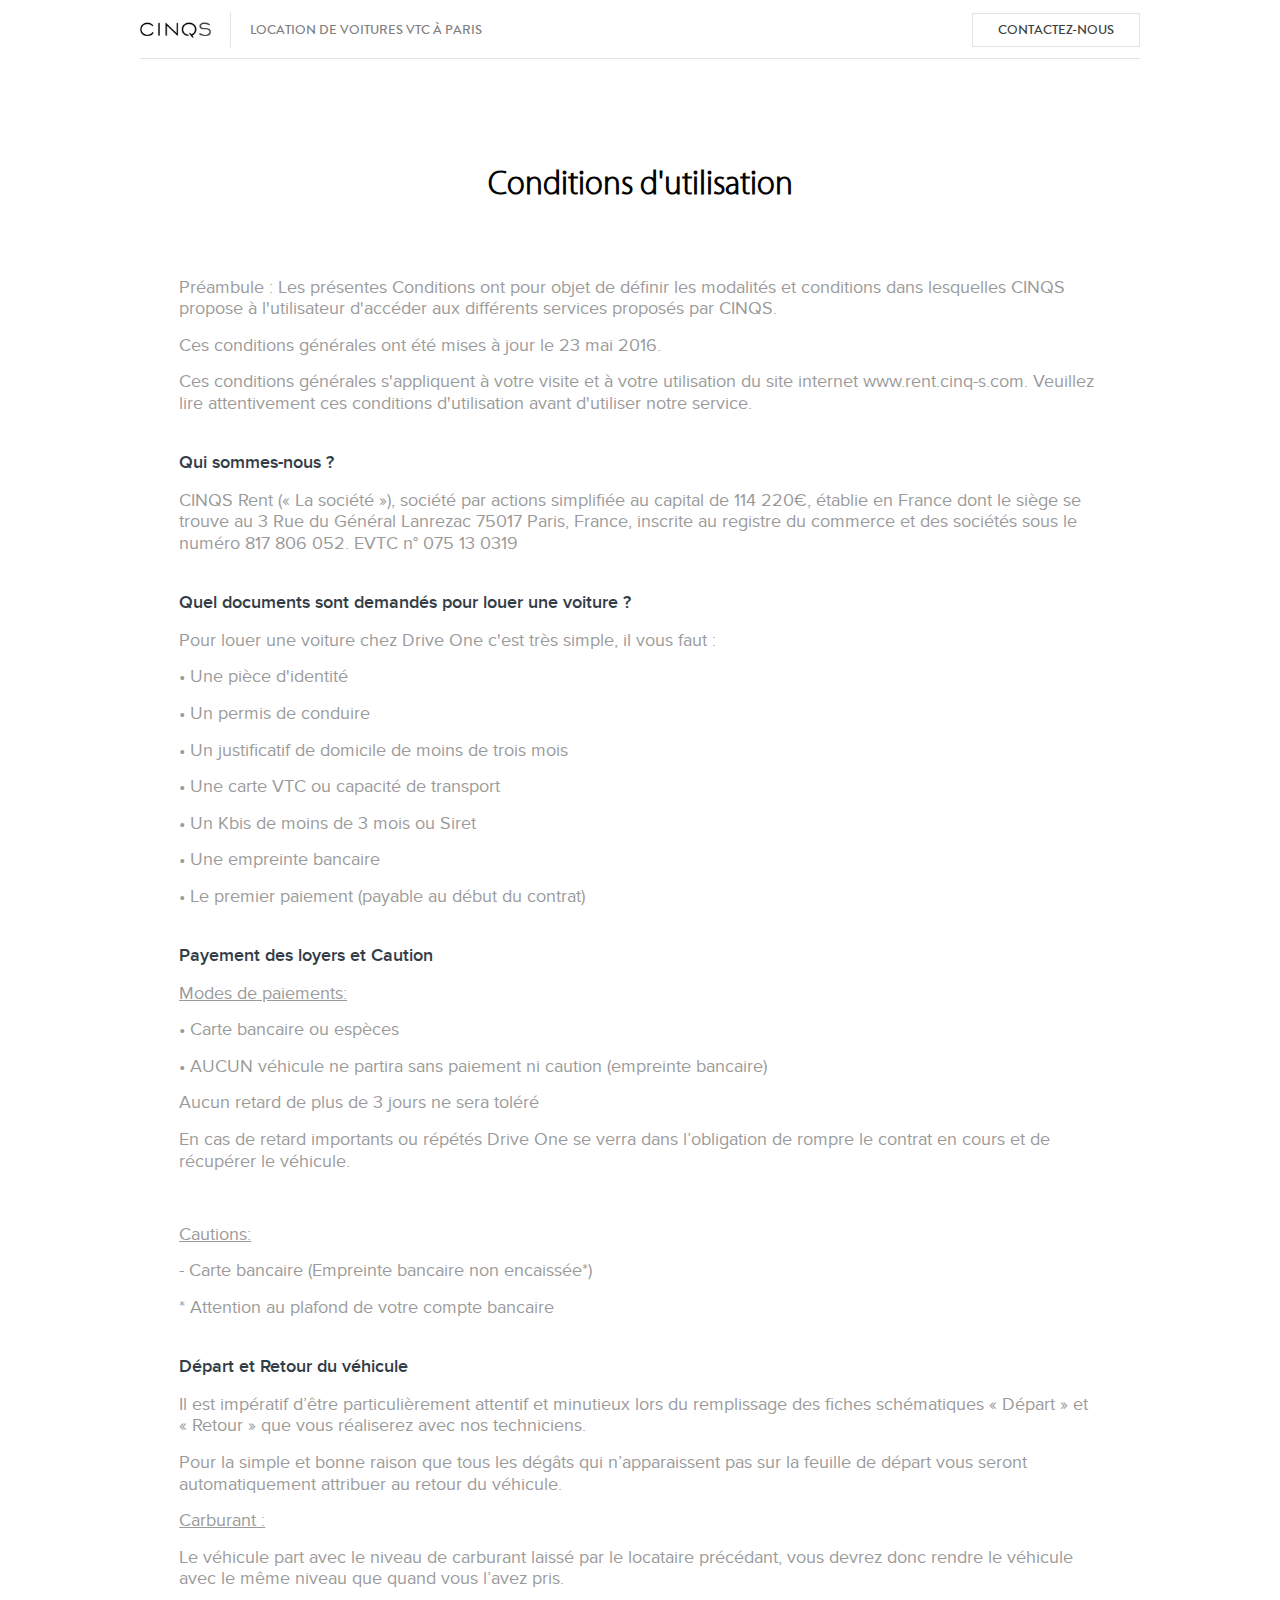
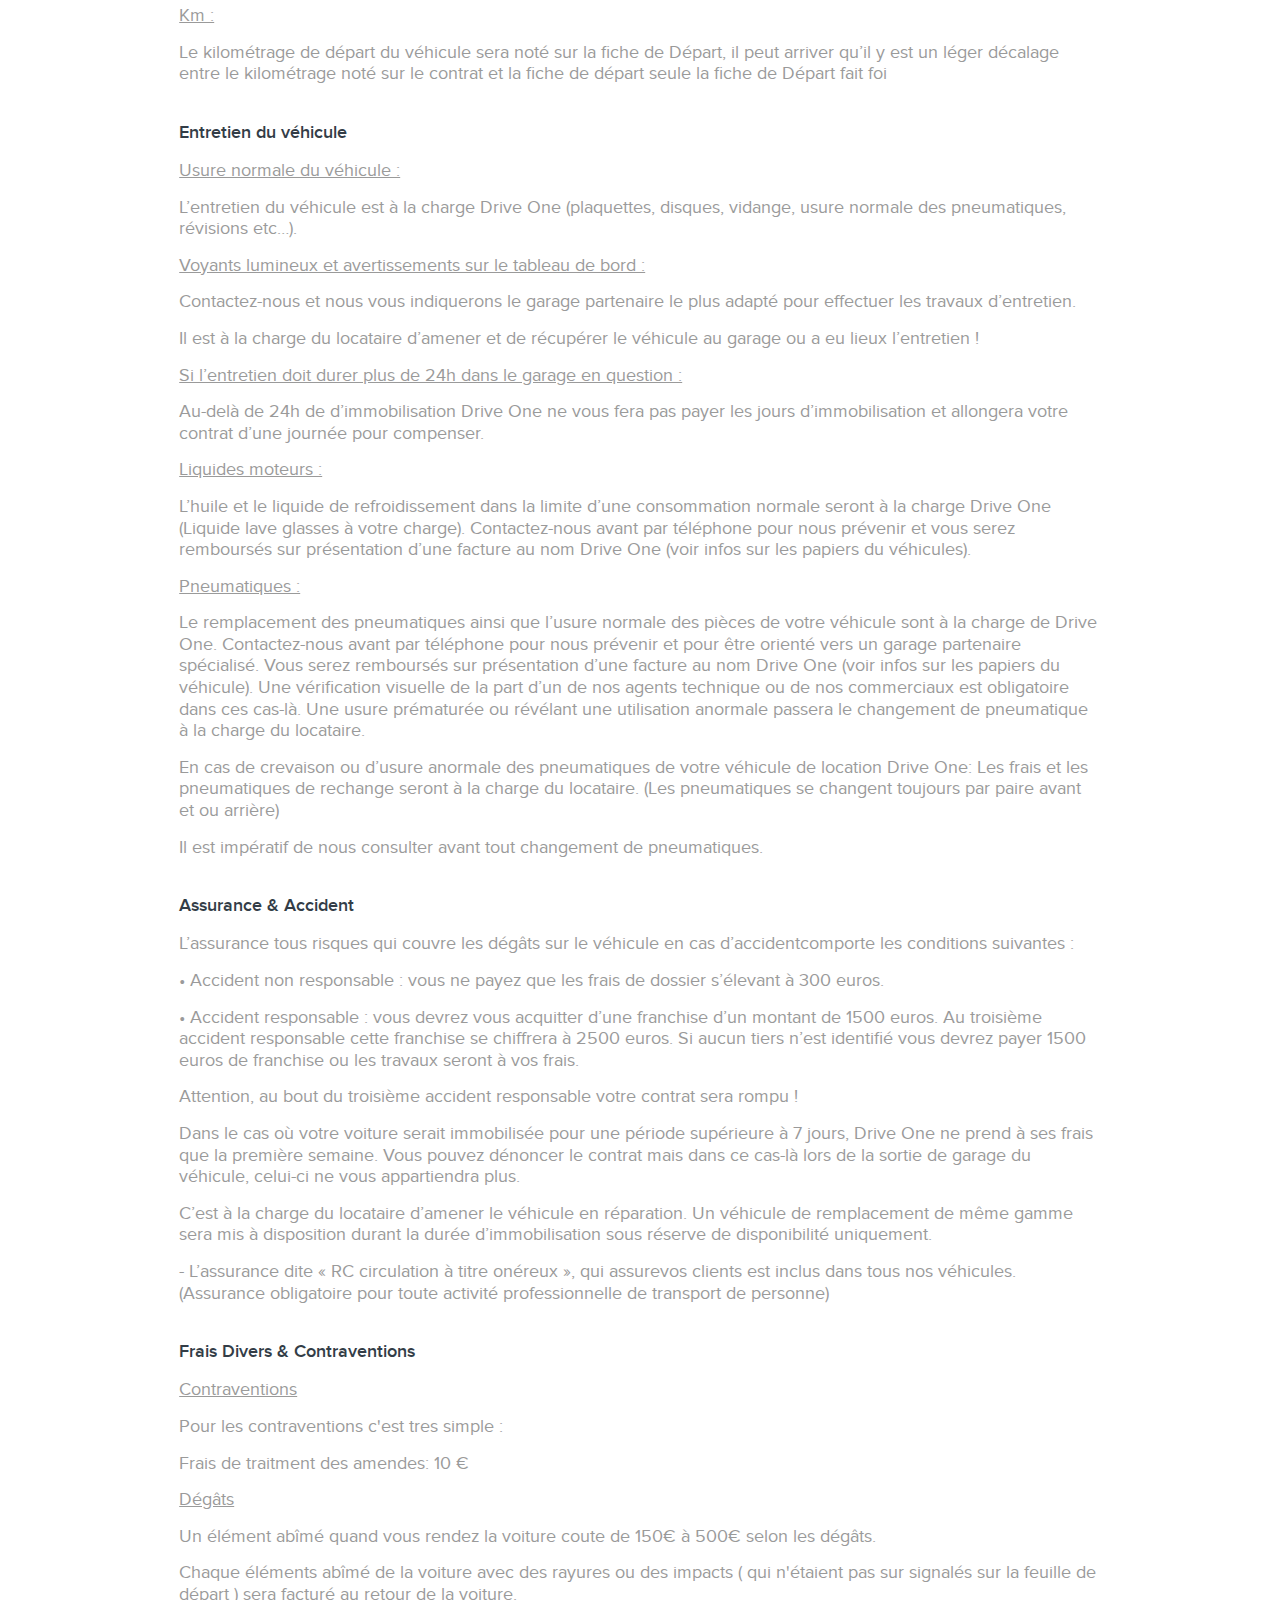
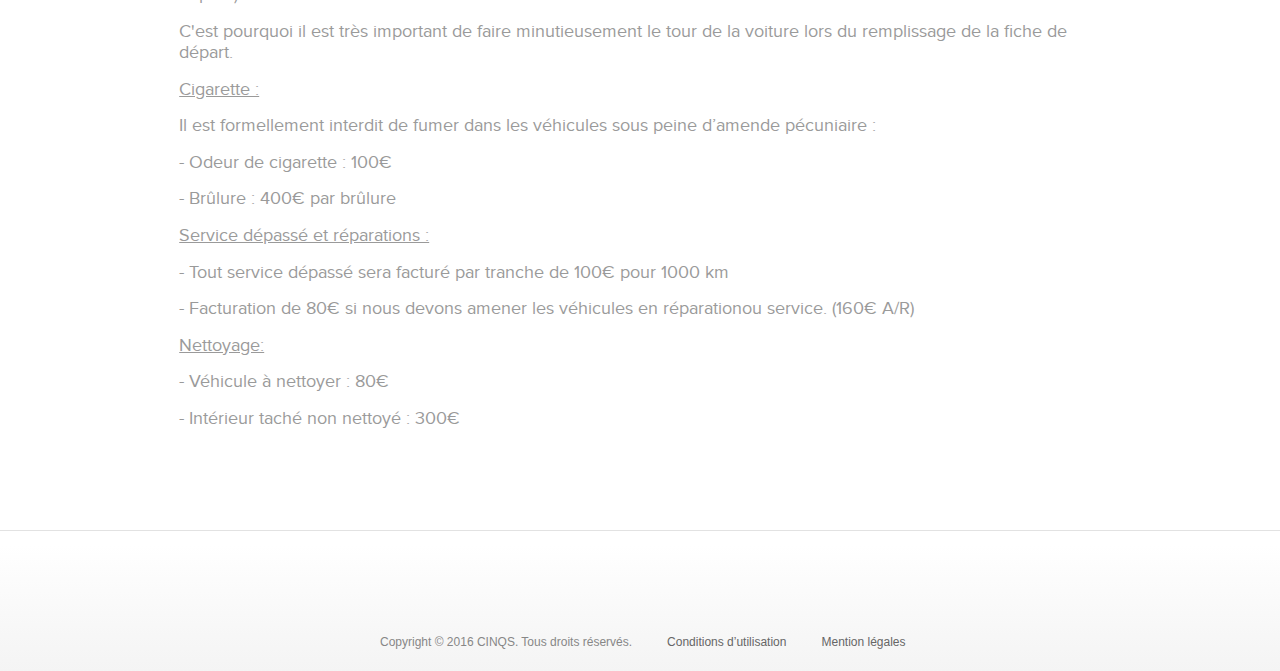
==== commit f181cab1: "Add terms page" ====
--- a/cgv.html
+++ b/cgv.html
@@ -78,95 +78,118 @@
         <div class="page-bottom-rent page-cgv-rent">
             <div class="driver-bottom rent">
                 <div class="wrapper">
-                    <h3>Conditions d'utilisation et mention légales</h3>
+                    <h3>Conditions d'utilisation</h3>
 
                     <div class="text-wrapper">
                       <span>Préambule : Les présentes Conditions ont pour objet de définir les modalités et conditions dans lesquelles CINQS propose à l'utilisateur d'accéder aux différents services proposés par CINQS.</span>
-                      <span>Ces conditions générales ont été mises à jour le 18 janvier 2016.</span>
-                      <span>Ces conditions générales s'appliquent à votre visite, à votre utilisation du site internet rent.cinq-s.com. Veuillez lire attentivement ces conditions d'utilisation avant de télécharger notre application et/ou d'utiliser notre service.</span>
+                      <span>Ces conditions générales ont été mises à jour le 23 mai 2016.</span>
+                      <span>Ces conditions générales s'appliquent à votre visite et à votre utilisation du site internet www.rent.cinq-s.com. Veuillez lire attentivement ces conditions d'utilisation avant d'utiliser notre service.</span>
                     </div>
 
                     <div class="text-wrapper">
                         <p>Qui sommes-nous ?</p>
-                        <span>L’offre de CINQS Rent est parfaitement adaptée à l’activité de chauffeurs professionnels indépendants. Elle comprend la location d’un véhicule, l’assurance pour le transport de personnes à titre onéreux, l’entretien du véhicule loué ainsi que de nombreux avantages clients.</span>
-                    </div>
-
-                    <div class="text-wrapper">
-                        <p>Peut-on louer un véhicule si l’on possède uniquement une carte VTC et non la capacité de transport ?</p>
-                        <span>Oui, il vous est possible de louer, à condition d’être immatriculé auprès du registre VTC du Ministère du Développement Durable.</span>
-                    </div>
-
-                    <div class="text-wrapper">
-                        <p>Quelle est la durée minimale de location ?</p>
-                        <span>La durée de location est de minimum 30 jours.</span>
-                    </div>
-
-                    <div class="text-wrapper">
-                        <p>Quels sont les documents à fournir pour louer une voiture chez CINQS Rent ?</p>
-                        <span>Les documents à fournir sont les suivants :<br/>
-                        - KBIS ou immatriculation SIRENE pour les auto-entrepreneurs<br/>
-                        - Carte VTC et l’immatriculation au registre VTC<br/>
-                        - Licence DREAL et l’attestation capacité de transport public de personnes<br/>
-                        - Permis de conduire<br/>
-                        - Carte nationale d’identité<br/>
-                        - Justificatif de domicile de moins de 3 mois (quittance loyer, facture edf)<br/>
-                        - attestation d’assurance de responsabilité civile professionnelle exploitation.</span>
-                    </div>
-
-                    <div class="text-wrapper">
-                        <p>Comment s’effectue le paiement ?</p>
-                        <span>Le paiement se fait en espèces, par chèque ou carte bancaire. Deux possibilités vous sont proposées :<br/>
-                        - Paiement en une fois, en début de contrat<br/>
-                        - Paiement échelonné à la semaine par prélèvement.</span>
-                    </div>
-
-                    <div class="text-wrapper">
-                        <p>Puis-je récupérer la TVA ?</p>
-                        <span>Il vous est possible de récupérer la TVA lorsque vous êtes en société ou entreprise individuelle. Cela est cependant impossible pour les auto-entrepreneurs.</span>
-                    </div>
-
-                    <div class="text-wrapper">
-                        <p>Quel est le kilométrage inclus dans l’offre de location ?</p>
-                        <span>Votre contrat de location comprend un kilométrage de 4500 km mensuels en courte durée; les kilomètres supplémentaires seront facturés en supplément (à partir de 0,1€ le km supplémentaire, prix variable selon la gamme).<br/>
-                        En contrat de moyenne durée en revanche, le kilométrage n’est pas déterminé sur une base mensuelle mais sur l’intégralité de la période de location (6 ou 12 mois). Vous pouvez ainsi gérer votre kilométrage comme vous le souhaitez.</span>
-                    </div>
-
-                    <div class="text-wrapper">
-                        <p>Est-on contraint dans le choix des partenaires lorsqu’on loue chez CINQS Rent ?</p>
-                        <span>Les chauffeurs clients chez CINQS Rent conservent intégralement leur indépendance. Nous fournissons un outil de travail de qualité, permettant aux chauffeurs de travailler avec les partenaires de leur choix.</span>
-                    </div>
-
+                        <span>CINQS Rent (« La société »), société par actions simplifiée au capital de 114 220€, établie en France dont le siège se trouve au 3 Rue du Général Lanrezac 75017 Paris, France, inscrite au registre du commerce et des sociétés sous le numéro 817 806 052. EVTC n° 075 13 0319</span>
+                    </div>
+
+                    <div class="text-wrapper">
+                        <p>Quel documents sont demandés pour louer une voiture ?</p>
+                        <span>Pour louer une voiture chez Drive One c'est très simple, il vous faut :
+                        <span>• Une pièce d'identité</span>
+                        <span>• Un permis de conduire</span>
+                        <span>• Un justificatif de domicile de moins de trois mois</span>
+                        <span>• Une carte VTC ou capacité de transport</span>
+                        <span>• Un Kbis de moins de 3 mois ou Siret</span>
+                        <span>• Une empreinte bancaire</span>
+                        <span>• Le premier paiement (payable au début du contrat)</span>
+                    </div>
+
+                    <div class="text-wrapper">
+                        <p>Payement des loyers et Caution</p>
+                        <span><u>Modes de paiements:</u></span>
+                        <span>• Carte bancaire ou espèces</span>
+                        <span>• AUCUN véhicule ne partira sans paiement ni caution (empreinte bancaire)</span>
+                        <span>Aucun retard de plus de 3 jours ne sera toléré</span>
+                        <span>En cas de retard importants ou répétés Drive One se verra dans l’obligation de rompre le contrat en cours et de récupérer le véhicule.<span>
+                        <br>
+                        <span><u>Cautions:</u></span>
+                        <span>- Carte bancaire (Empreinte bancaire non encaissée*)</span>
+                        <span>* Attention au plafond de votre compte bancaire</span>
+                    </div>
+
+                    <div class="text-wrapper">
+                        <p>Départ et Retour du véhicule</p>
+                        <span>Il est impératif d’être particulièrement attentif et minutieux lors du remplissage des fiches schématiques « Départ » et « Retour » que vous réaliserez avec nos techniciens.</span>
+
+                        <span>Pour la simple et bonne raison que tous les dégâts qui n’apparaissent pas sur la feuille de départ vous seront automatiquement attribuer au retour du véhicule.</span>
+                        <span><u>Carburant :</u></span>
+                        <span>Le véhicule part avec le niveau de carburant laissé par le locataire précédant, vous devrez donc rendre le véhicule avec le même niveau que quand vous l’avez pris.</span>
+                        <span><u>Km :</u></span>
+                        <span>Le kilométrage de départ du véhicule sera noté sur la fiche de Départ, il peut arriver qu’il y est un léger décalage entre le kilométrage noté sur le contrat et la fiche de départ seule la fiche de Départ fait foi</span>
+                    </div>
+
+                    <div class="text-wrapper">
+                        <p>Entretien du véhicule</p>
+                        <span><u>Usure normale du véhicule :</u></span>
+                        <span>L’entretien du véhicule est à la charge Drive One (plaquettes, disques, vidange, usure normale des pneumatiques, révisions etc…).</span>
+                        <span><u>Voyants lumineux et avertissements sur le tableau de bord :</u></span>
+                        <span>Contactez-nous et nous vous indiquerons le garage partenaire le plus adapté pour effectuer les travaux d’entretien.</span>
+                        <span>Il est à la charge du locataire d’amener et de récupérer le véhicule au garage ou a eu lieux l’entretien !</span>
+                        <span><u>Si l’entretien doit durer plus de 24h dans le garage en question :</u></span>
+                        <span>Au-delà de 24h de d’immobilisation  Drive One ne vous fera pas payer les jours d’immobilisation et allongera votre contrat d’une journée pour compenser.</span>
+                        <span><u>Liquides moteurs :</u></span>
+                        <span>L’huile et le liquide de refroidissement dans la limite d’une consommation normale seront à la charge Drive One (Liquide lave glasses à votre charge).
+                        Contactez-nous avant par téléphone pour nous prévenir et vous serez remboursés sur présentation d’une facture au nom Drive One (voir infos sur les papiers du véhicules).</span>
+                        <span><u>Pneumatiques :</u></span>
+                        <span>Le remplacement des pneumatiques ainsi que l’usure normale des pièces de votre véhicule sont à la charge de Drive One. Contactez-nous avant par téléphone pour nous prévenir et pour être orienté vers un garage partenaire spécialisé.  Vous serez remboursés sur présentation d’une facture au nom Drive One (voir infos sur les papiers du véhicule).
+                        Une vérification visuelle de la part d’un de nos agents technique ou de nos commerciaux est obligatoire dans ces cas-là.
+                        Une usure prématurée ou révélant une utilisation anormale passera le changement de pneumatique à la charge du locataire.</span>
+                        <span>En cas de crevaison ou d’usure anormale des pneumatiques de votre véhicule de location Drive One:
+                        Les frais et les pneumatiques de rechange seront à la charge du locataire.
+                        (Les pneumatiques se changent toujours par paire avant et ou arrière)</span>
+                        <span>Il est impératif de nous consulter avant tout changement de pneumatiques.</span>
+                    </div>
+
+                    <div class="text-wrapper">
+                        <p>Assurance & Accident</p>
+                        <span>L’assurance tous risques qui couvre les dégâts sur le véhicule en cas d’accidentcomporte les conditions suivantes :</span>
+                        <span>• Accident non responsable : vous ne payez que les frais de dossier s’élevant à 300 euros.</span>
+                        <span>• Accident responsable : vous devrez vous acquitter d’une franchise d’un montant de 1500 euros. Au troisième accident responsable cette franchise se chiffrera à 2500 euros. Si aucun tiers n’est identifié vous devrez payer 1500 euros de franchise ou les travaux seront à vos frais.</span>
+                        <span>Attention, au bout du troisième accident responsable votre contrat sera rompu !</span>
+                        <span>Dans le cas où votre voiture serait immobilisée pour une période supérieure à 7 jours, Drive One ne prend à ses frais que la première semaine. Vous pouvez dénoncer le contrat mais dans ce cas-là lors de la sortie de garage du véhicule, celui-ci ne vous appartiendra plus.</span>
+                        <span>C’est à la charge du locataire d’amener le véhicule en réparation. Un véhicule de remplacement de même gamme sera mis à disposition durant la durée d’immobilisation sous réserve de disponibilité uniquement.</span>
+                        <span>- L’assurance dite « RC circulation à titre onéreux », qui assurevos clients est inclus dans tous nos véhicules. (Assurance obligatoire pour toute activité professionnelle de transport de personne)</span>
+                    </div>
+
+                    <div class="text-wrapper">
+                        <p>Frais Divers & Contraventions</p>
+                        <span><u>Contraventions</u></span>
+                        <span>Pour les contraventions c'est tres simple :</span>
+                        <span>Frais de traitment des amendes: 10 €</span>
+                        <span><u>Dégâts</u></span>
+                        <span>Un élément abîmé quand vous rendez la voiture coute de 150€ à 500€ selon les dégâts.</span>
+                        <span>Chaque éléments abîmé de la voiture avec des rayures ou des impacts ( qui n'étaient pas sur signalés sur la feuille de départ ) sera facturé au retour de la voiture.</span>
+                        <span>C'est pourquoi il est très important de faire minutieusement le tour de la voiture lors du remplissage de la fiche de départ.</span>
+                        <span><u>Cigarette :</u></span>
+                        <span>Il est formellement interdit de fumer dans les véhicules sous peine d’amende pécuniaire :</span>
+                        <span>- Odeur de cigarette : 100€</span>
+                        <span>- Brûlure : 400€ par brûlure</span>
+                        <span><u>Service dépassé et réparations :</u></span>
+                        <span>- Tout service dépassé sera facturé par tranche de 100€ pour 1000 km</span>
+                        <span>- Facturation de 80€ si nous devons amener les véhicules en réparationou service. (160€ A/R)</span>
+                        <span><u>Nettoyage:</u></span>
+                        <span>- Véhicule à nettoyer : 80€</span>
+                        <span>- Intérieur taché non nettoyé : 300€</span>
+                    </div>
                 </div>
             </div>
         </div>
 
         <footer class="footer-plans">
-            <div class="wrapper">
-                <div class="row">
-                    <div class="inner col-7 col-md-7 col-xs-12">
-                        <h3>Vous souhaitez devenir chauffeur VTC ?</h3>
-                        <p>Aexid Formation s'adresse à toutes les personnes qui souhaitent disposer de l'ensemble des compétences nécessaires pour assurer une prestation de chauffeur privé VTC visant un haut niveau de satisfaction client.</p>
-
-                        <p>Au-delà des compétences propres au secteur du transport de personnes, Aexid Formation vous apporte à la fois une formation professionnelle sur-mesure spécifique au métier de VTC, des conseils pour développer votre sens du service et vous transmet également les valeurs propres à la société CINQS.</p>
-                    </div>
-                    <div class="inner col-4 col-md-4 col-xs-12">
-                        <img src="images/logo-aexid.png" alt="">
-                        <ul class="aexid">
-                            <li><p>Une formation 100% en ligne</p></li>
-                            <li><p>Une carte VTC garantie ou remboursé</p></li>
-                            <li><p>100% de réussite</p></li>
-                        </ul>
-                        <a href="http://aexid-formation.com" class="btn black-light">En savoir plus</a>
-                    </div>
-                </div>
-            </div>
-
             <ul class="footer-big">
-                <li><span>Copyright © 2015 CINQS. Tous droits réservés.</span></li>
+                <li><span>Copyright © 2016 CINQS. Tous droits réservés.</span></li>
                 <li><a href="">Conditions d’utilisation</a></li>
                 <li><a href="">Mention légales</a></li>
             </ul>
-
             <ul class="footer-mobile">
                 <li><span>© 2015 CINQS</span></li>
                 <li><a href="">Conditions générales et mentions légales</a></li>
--- a/styles/main.css
+++ b/styles/main.css
@@ -1 +1,13187 @@
-@font-face{font-family:'proxima_nova_ltsemibold';src:url("../fonts/proxima-nova-semibold-webfont.eot");src:url("../fonts/proxima-nova-semibold-webfont.eot?#iefix") format("embedded-opentype"),url("../fonts/proxima-nova-semibold-webfont.woff2") format("woff2"),url("../fonts/proxima-nova-semibold-webfont.woff") format("woff"),url("../fonts/proxima-nova-semibold-webfont.ttf") format("truetype"),url("../fonts/proxima-nova-semibold-webfont.svg#proxima_nova_ltsemibold") format("svg");font-weight:normal;font-style:normal}@font-face{font-family:'proxima_nova_rgregular';src:url("../fonts/proxima-nova-regular-webfont.eot");src:url("../fonts/proxima-nova-regular-webfont.eot?#iefix") format("embedded-opentype"),url("../fonts/proxima-nova-regular-webfont.woff2") format("woff2"),url("../fonts/proxima-nova-regular-webfont.woff") format("woff"),url("../fonts/proxima-nova-regular-webfont.ttf") format("truetype"),url("../fonts/proxima-nova-regular-webfont.svg#proxima_nova_rgregular") format("svg");font-weight:normal;font-style:normal}@font-face{font-family:'proxima_nova_rgbold';src:url("../fonts/proxima-nova-bold-webfont.eot");src:url("../fonts/proxima-nova-bold-webfont.eot?#iefix") format("embedded-opentype"),url("../fonts/proxima-nova-bold-webfont.woff2") format("woff2"),url("../fonts/proxima-nova-bold-webfont.woff") format("woff"),url("../fonts/proxima-nova-bold-webfont.ttf") format("truetype"),url("../fonts/proxima-nova-bold-webfont.svg#proxima_nova_rgbold") format("svg");font-weight:normal;font-style:normal}@font-face{font-family:'proxima_nova_ltlight';src:url("../fonts/proxima-nova-light-webfont.eot");src:url("../fonts/proxima-nova-light-webfont.eot?#iefix") format("embedded-opentype"),url("../fonts/proxima-nova-light-webfont.woff2") format("woff2"),url("../fonts/proxima-nova-light-webfont.woff") format("woff"),url("../fonts/proxima-nova-light-webfont.ttf") format("truetype"),url("../fonts/proxima-nova-light-webfont.svg#proxima_nova_ltlight") format("svg");font-weight:normal;font-style:normal}@font-face{font-family:'brandon_grotesquebold';src:url("../fonts/brandon_bld-webfont.eot");src:url("../fonts/brandon_bld-webfont.eot?#iefix") format("embedded-opentype"),url("../fonts/brandon_bld-webfont.woff2") format("woff2"),url("../fonts/brandon_bld-webfont.woff") format("woff"),url("../fonts/brandon_bld-webfont.ttf") format("truetype"),url("../fonts/brandon_bld-webfont.svg#brandon_grotesquebold") format("svg");font-weight:normal;font-style:normal}@font-face{font-family:'brandon_grotesquelight';src:url("../fonts/brandon_light-webfont.eot");src:url("../fonts/brandon_light-webfont.eot?#iefix") format("embedded-opentype"),url("../fonts/brandon_light-webfont.woff2") format("woff2"),url("../fonts/brandon_light-webfont.woff") format("woff"),url("../fonts/brandon_light-webfont.ttf") format("truetype"),url("../fonts/brandon_light-webfont.svg#brandon_grotesquelight") format("svg");font-weight:normal;font-style:normal}@font-face{font-family:'brandon_grotesquemedium';src:url("../fonts/brandon_med-webfont.eot");src:url("../fonts/brandon_med-webfont.eot?#iefix") format("embedded-opentype"),url("../fonts/brandon_med-webfont.woff2") format("woff2"),url("../fonts/brandon_med-webfont.woff") format("woff"),url("../fonts/brandon_med-webfont.ttf") format("truetype"),url("../fonts/brandon_med-webfont.svg#brandon_grotesquemedium") format("svg");font-weight:normal;font-style:normal}@font-face{font-family:'brandon_grotesque_regularRg';src:url("../fonts/brandon_reg-webfont.eot");src:url("../fonts/brandon_reg-webfont.eot?#iefix") format("embedded-opentype"),url("../fonts/brandon_reg-webfont.woff2") format("woff2"),url("../fonts/brandon_reg-webfont.woff") format("woff"),url("../fonts/brandon_reg-webfont.ttf") format("truetype"),url("../fonts/brandon_reg-webfont.svg#brandon_grotesque_regularRg") format("svg");font-weight:normal;font-style:normal}@font-face{font-family:'myriad_set_protext';src:url("../fonts/myriad-set-pro_text-webfont.eot");src:url("../fonts/myriad-set-pro_text-webfont.eot?#iefix") format("embedded-opentype"),url("../fonts/myriad-set-pro_text-webfont.woff2") format("woff2"),url("../fonts/myriad-set-pro_text-webfont.woff") format("woff"),url("../fonts/myriad-set-pro_text-webfont.ttf") format("truetype"),url("../fonts/myriad-set-pro_text-webfont.svg#myriad_set_protext") format("svg");font-weight:normal;font-style:normal}@font-face{font-family:'myriad_set_prothin';src:url("../fonts/myriad-set-pro_thin-webfont.eot");src:url("../fonts/myriad-set-pro_thin-webfont.eot?#iefix") format("embedded-opentype"),url("../fonts/myriad-set-pro_thin-webfont.woff2") format("woff2"),url("../fonts/myriad-set-pro_thin-webfont.woff") format("woff"),url("../fonts/myriad-set-pro_thin-webfont.ttf") format("truetype"),url("../fonts/myriad-set-pro_thin-webfont.svg#myriad_set_prothin") format("svg");font-weight:normal;font-style:normal}@font-face{font-family:'myriad_set_proultralight';src:url("../fonts/myriad-set-pro_ultralight-webfont.eot");src:url("../fonts/myriad-set-pro_ultralight-webfont.eot?#iefix") format("embedded-opentype"),url("../fonts/myriad-set-pro_ultralight-webfont.woff2") format("woff2"),url("../fonts/myriad-set-pro_ultralight-webfont.woff") format("woff"),url("../fonts/myriad-set-pro_ultralight-webfont.ttf") format("truetype"),url("../fonts/myriad-set-pro_ultralight-webfont.svg#myriad_set_proultralight") format("svg");font-weight:normal;font-style:normal}.clearfix::after{clear:both;content:"";display:table}.pull-right{float:right !important}.pull-left{float:left !important}.hide{display:none !important}.invisible{visibility:hidden}.text-hide{overflow:hidden;text-indent:101%;white-space:nowrap}.text-center{text-align:center}.text-right{text-align:right}.text-left{text-align:left}.text-justify{text-align:justify}.valign{display:inline-block;line-height:normal;vertical-align:middle}@-webkit-keyframes shake{0%,100%{-webkit-transform:translateX(0)}10%,30%,50%,70%,90%{-webkit-transform:translateX(-10px)}20%,40%,60%,80%{-webkit-transform:translateX(10px)}}@-moz-keyframes shake{0%,100%{-moz-transform:translateX(0)}10%,30%,50%,70%,90%{-moz-transform:translateX(-10px)}20%,40%,60%,80%{-moz-transform:translateX(10px)}}@keyframes shake{0%,100%{-webkit-transform:translateX(0);-moz-transform:translateX(0);-ms-transform:translateX(0);-o-transform:translateX(0);transform:translateX(0)}10%,30%,50%,70%,90%{-webkit-transform:translateX(-10px);-moz-transform:translateX(-10px);-ms-transform:translateX(-10px);-o-transform:translateX(-10px);transform:translateX(-10px)}20%,40%,60%,80%{-webkit-transform:translateX(10px);-moz-transform:translateX(10px);-ms-transform:translateX(10px);-o-transform:translateX(10px);transform:translateX(10px)}}.shake{-webkit-animation:shake 0.6s ease;-moz-animation:shake 0.6s ease;animation:shake 0.6s ease}/*! normalize.css v2.1.3 | MIT License | git.io/normalize */article,aside,details,figcaption,figure,footer,header,hgroup,main,nav,section,summary{display:block}audio,canvas,video{display:inline-block}audio:not([controls]){display:none;height:0}[hidden],template{display:none}html{font-family:sans-serif;-ms-text-size-adjust:100%;-webkit-text-size-adjust:100%}body{margin:0}a{background:transparent}a:focus{outline:thin dotted}a:active,a:hover{outline:0}h1{font-size:2em;margin:0.67em 0}abbr[title]{border-bottom:1px dotted}b,strong{font-weight:bold}dfn{font-style:italic}hr{-moz-box-sizing:content-box;box-sizing:content-box;height:0}mark{background:#ff0;color:#000}code,kbd,pre,samp{font-family:monospace, serif;font-size:1em}pre{white-space:pre-wrap}q{quotes:"\201C" "\201D" "\2018" "\2019"}small{font-size:80%}sub,sup{font-size:75%;line-height:0;position:relative;vertical-align:baseline}sup{top:-0.5em}sub{bottom:-0.25em}img{border:0}svg:not(:root){overflow:hidden}figure{margin:0}fieldset{border:1px solid #c0c0c0;margin:0 2px;padding:0.35em 0.625em 0.75em}legend{border:0;padding:0}button,input,select,textarea{font-family:inherit;font-size:100%;margin:0}button,input{line-height:normal}button,select{text-transform:none}button,html input[type="button"],input[type="reset"],input[type="submit"]{-webkit-appearance:button;cursor:pointer}button[disabled],html input[disabled]{cursor:default}input[type="checkbox"],input[type="radio"]{box-sizing:border-box;padding:0}input[type="search"]{-webkit-appearance:textfield;-moz-box-sizing:content-box;-webkit-box-sizing:content-box;box-sizing:content-box}input[type="search"]::-webkit-search-cancel-button,input[type="search"]::-webkit-search-decoration{-webkit-appearance:none}button::-moz-focus-inner,input::-moz-focus-inner{border:0;padding:0}textarea{overflow:auto;vertical-align:top}table{border-collapse:collapse;border-spacing:0}*{-webkit-box-sizing:border-box;-moz-box-sizing:border-box;box-sizing:border-box}html{-webkit-tap-highlight-color:transparent;width:100%}body{font-family:'HelveticaNeueLTStd-Md';font-size:14px;-webkit-font-smoothing:antialiased;-moz-osx-font-smoothing:grayscale;-moz-font-feature-settings:"liga", "kern";background-color:#fff;line-height:1.6;font-weight:400;width:100%;overflow:auto}::-moz-selection{background:#074276;color:#fff}.wrapper{height:100%;margin:0 auto;position:relative;max-width:1202px;width:90%}@media (max-width: 1023px){.wrapper{width:100%}}.content-form{background-color:#fff;border:1px solid #e2e2e2;border-radius:8px;height:100%;margin:50px auto 90px !important}@media (max-width: 1023px){.content-form{border:none;border-top:1px solid #e2e2e2;border-radius:0;margin-top:0 !important;margin-bottom:0 !important}}body.interne{background-color:#FAFAFA}.page-interne{margin-top:50px}a{text-decoration:none;color:#074276;position:relative;display:inline-block}a:focus{-moz-outline-style:none;outline:none}img{display:block}.img-responsive{width:100%;height:auto}hr{border:none;width:100%;height:1px;background:#ddd;margin:20px 0 50px}hr.black{background-color:#000}.disable-hover,.disable-hover *{pointer-events:none !important}.gap-10{margin-top:10px !important}.gap-20{margin-top:20px !important}.gap-30{margin-top:30px !important}.gap-40{margin-top:40px !important}.gap-60{margin-top:60px !important}.gap-70{margin-top:70px !important}.gap-80{margin-top:80px !important}p,h1,h2,h3,h4,h5,h6,ul,ol,img,form,input,button,address,.alert,.table,.btn{margin:0;margin-top:15px}p:first-child,p.no-gap,h1:first-child,h1.no-gap,h2:first-child,h2.no-gap,h3:first-child,h3.no-gap,h4:first-child,h4.no-gap,h5:first-child,h5.no-gap,h6:first-child,h6.no-gap,ul:first-child,ul.no-gap,ol:first-child,ol.no-gap,img:first-child,img.no-gap,form:first-child,form.no-gap,input:first-child,input.no-gap,button:first-child,button.no-gap,address:first-child,address.no-gap,.alert:first-child,.alert.no-gap,.table:first-child,.table.no-gap,.btn:first-child,.btn.no-gap{margin-top:0}h1,h2,h3,h4,p,a{-ms-word-wrap:break-word;word-wrap:break-word}p{color:#9A9A9A;font-family:"proxima_nova_rgregular";line-height:1.6;font-size:14px;-webkit-font-smoothing:antialiased;-moz-font-smoothing:antialiased;font-smoothing:antialiased}p strong{font-family:"proxima_nova_ltsemibold"}p small{font-size:12px}p b{font-weight:700}p i,p em{font-style:italic}span{color:#9A9A9A;line-height:1.2;font-size:14px;-webkit-font-smoothing:antialiased;-moz-font-smoothing:antialiased;font-smoothing:antialiased}h1,.h1{font-family:"proxima_nova_rgbold";font-size:48px;line-height:1.2;-webkit-font-smoothing:antialiased;-moz-font-smoothing:antialiased;font-smoothing:antialiased}h2,.h2{font-family:"proxima_nova_rgregular";font-size:30px;line-height:1.2;-webkit-font-smoothing:antialiased;-moz-font-smoothing:antialiased;font-smoothing:antialiased}h3,.h3{font-family:"proxima_nova_rgregular";font-size:28px;line-height:1.4;-webkit-font-smoothing:antialiased;-moz-font-smoothing:antialiased;font-smoothing:antialiased}h4,.h4{font-family:"proxima_nova_rgregular";font-size:16px;line-height:1.4;-webkit-font-smoothing:antialiased;-moz-font-smoothing:antialiased;font-smoothing:antialiased}ul,ol{padding-left:15px}ul li,ol li{line-height:1.6;color:#000}.list-inline{padding-left:0;list-style:none}.list-inline>li{display:inline-block;padding:0 5px}.list-inline>li:first-child{padding-left:0}.list-unstyled{padding:0;list-style-type:none}.underline{text-decoration:underline}.uppercase{text-transform:uppercase}.capitalize{text-transform:capitalize}.lowercase{text-transform:lowercase}address{font-style:400}p{line-height:140%}.bold{font-weight:700}.semibold{font-weight:600 !important}.container{width:100%;margin:0 auto;max-width:1100px;padding:0 15px}@media (max-width: 1279px){.container{padding:0}}.container-mini{width:750px;margin:0 auto;margin-top:40px}@media (max-width: 1023px){.container-mini{width:100%}}.container-mini .row{margin-top:20px}.container-mini .row:first-child{margin-top:0}.row{margin-top:0;margin-left:0;margin-right:0;*zoom:1}.row:before,.row:after{content:" ";display:table}.row:after{clear:both}.row [class*="col-"]{float:left;padding-left:0;padding-right:0}.row:first-child{margin-top:0}.grid-50 .row{margin-top:50px;margin-left:-25px;margin-right:-25px;*zoom:1}.grid-50 .row:before,.grid-50 .row:after{content:" ";display:table}.grid-50 .row:after{clear:both}.grid-50 .row [class*="col-"]{float:left;padding-left:25px;padding-right:25px}.grid-50 .row:first-child{margin-top:0}.grid-30 .row{margin-top:30px;margin-left:-15px;margin-right:-15px;*zoom:1}.grid-30 .row:before,.grid-30 .row:after{content:" ";display:table}.grid-30 .row:after{clear:both}.grid-30 .row [class*="col-"]{float:left;padding-left:15px;padding-right:15px}.grid-30 .row:first-child{margin-top:0}.grid-15 .row{margin-top:15px;margin-left:-7.5px;margin-right:-7.5px;*zoom:1}.grid-15 .row:before,.grid-15 .row:after{content:" ";display:table}.grid-15 .row:after{clear:both}.grid-15 .row [class*="col-"]{float:left;padding-left:7.5px;padding-right:7.5px}.grid-15 .row:first-child{margin-top:0}.grid-6 .row{margin-top:6px;margin-left:-3px;margin-right:-3px;*zoom:1}.grid-6 .row:before,.grid-6 .row:after{content:" ";display:table}.grid-6 .row:after{clear:both}.grid-6 .row [class*="col-"]{float:left;padding-left:3px;padding-right:3px}.grid-6 .row:first-child{margin-top:0}.grid-0 .row{margin-top:0;margin-left:0;margin-right:0;*zoom:1}.grid-0 .row:before,.grid-0 .row:after{content:" ";display:table}.grid-0 .row:after{clear:both}.grid-0 .row [class*="col-"]{float:left;padding-left:0;padding-right:0}.grid-0 .row:first-child{margin-top:0}.no-gap{margin-top:0 !important}.gap{margin-top:30px}.col-1{width:8.33333%}@media (max-width: 1023px){.col-md-1{width:8.33333%}.col-md-12{margin-top:25px}.col-md-12:first-child{margin-top:0}}@media (max-width: 767px){.col-xs-1{width:8.33333%}.col-xs-12{margin-top:25px}.col-xs-12:first-child{margin-top:0}}.col-2{width:16.66667%}@media (max-width: 1023px){.col-md-2{width:16.66667%}.col-md-12{margin-top:25px}.col-md-12:first-child{margin-top:0}}@media (max-width: 767px){.col-xs-2{width:16.66667%}.col-xs-12{margin-top:25px}.col-xs-12:first-child{margin-top:0}}.col-3{width:25%}@media (max-width: 1023px){.col-md-3{width:25%}.col-md-12{margin-top:25px}.col-md-12:first-child{margin-top:0}}@media (max-width: 767px){.col-xs-3{width:25%}.col-xs-12{margin-top:25px}.col-xs-12:first-child{margin-top:0}}.col-4{width:33.33333%}@media (max-width: 1023px){.col-md-4{width:33.33333%}.col-md-12{margin-top:25px}.col-md-12:first-child{margin-top:0}}@media (max-width: 767px){.col-xs-4{width:33.33333%}.col-xs-12{margin-top:25px}.col-xs-12:first-child{margin-top:0}}.col-5{width:41.66667%}@media (max-width: 1023px){.col-md-5{width:41.66667%}.col-md-12{margin-top:25px}.col-md-12:first-child{margin-top:0}}@media (max-width: 767px){.col-xs-5{width:41.66667%}.col-xs-12{margin-top:25px}.col-xs-12:first-child{margin-top:0}}.col-6{width:50%}@media (max-width: 1023px){.col-md-6{width:50%}.col-md-12{margin-top:25px}.col-md-12:first-child{margin-top:0}}@media (max-width: 767px){.col-xs-6{width:50%}.col-xs-12{margin-top:25px}.col-xs-12:first-child{margin-top:0}}.col-7{width:58.33333%}@media (max-width: 1023px){.col-md-7{width:58.33333%}.col-md-12{margin-top:25px}.col-md-12:first-child{margin-top:0}}@media (max-width: 767px){.col-xs-7{width:58.33333%}.col-xs-12{margin-top:25px}.col-xs-12:first-child{margin-top:0}}.col-8{width:66.66667%}@media (max-width: 1023px){.col-md-8{width:66.66667%}.col-md-12{margin-top:25px}.col-md-12:first-child{margin-top:0}}@media (max-width: 767px){.col-xs-8{width:66.66667%}.col-xs-12{margin-top:25px}.col-xs-12:first-child{margin-top:0}}.col-9{width:75%}@media (max-width: 1023px){.col-md-9{width:75%}.col-md-12{margin-top:25px}.col-md-12:first-child{margin-top:0}}@media (max-width: 767px){.col-xs-9{width:75%}.col-xs-12{margin-top:25px}.col-xs-12:first-child{margin-top:0}}.col-10{width:83.33333%}@media (max-width: 1023px){.col-md-10{width:83.33333%}.col-md-12{margin-top:25px}.col-md-12:first-child{margin-top:0}}@media (max-width: 767px){.col-xs-10{width:83.33333%}.col-xs-12{margin-top:25px}.col-xs-12:first-child{margin-top:0}}.col-11{width:91.66667%}@media (max-width: 1023px){.col-md-11{width:91.66667%}.col-md-12{margin-top:25px}.col-md-12:first-child{margin-top:0}}@media (max-width: 767px){.col-xs-11{width:91.66667%}.col-xs-12{margin-top:25px}.col-xs-12:first-child{margin-top:0}}.col-12{width:100%}@media (max-width: 1023px){.col-md-12{width:100%}.col-md-12{margin-top:25px}.col-md-12:first-child{margin-top:0}}@media (max-width: 767px){.col-xs-12{width:100%}.col-xs-12{margin-top:25px}.col-xs-12:first-child{margin-top:0}}.col-ten-1{width:10%}@media (max-width: 1023px){.col-ten-md-1{width:10%}}@media (max-width: 767px){.col-ten-xs-1{width:10%}.col-ten-xs-12:first-child{margin-top:0}}.col-ten-2{width:20%}@media (max-width: 1023px){.col-ten-md-2{width:20%}}@media (max-width: 767px){.col-ten-xs-2{width:20%}.col-ten-xs-12:first-child{margin-top:0}}.col-ten-3{width:30%}@media (max-width: 1023px){.col-ten-md-3{width:30%}}@media (max-width: 767px){.col-ten-xs-3{width:30%}.col-ten-xs-12:first-child{margin-top:0}}.col-ten-4{width:40%}@media (max-width: 1023px){.col-ten-md-4{width:40%}}@media (max-width: 767px){.col-ten-xs-4{width:40%}.col-ten-xs-12:first-child{margin-top:0}}.col-ten-5{width:50%}@media (max-width: 1023px){.col-ten-md-5{width:50%}}@media (max-width: 767px){.col-ten-xs-5{width:50%}.col-ten-xs-12:first-child{margin-top:0}}.col-ten-6{width:60%}@media (max-width: 1023px){.col-ten-md-6{width:60%}}@media (max-width: 767px){.col-ten-xs-6{width:60%}.col-ten-xs-12:first-child{margin-top:0}}.col-ten-7{width:70%}@media (max-width: 1023px){.col-ten-md-7{width:70%}}@media (max-width: 767px){.col-ten-xs-7{width:70%}.col-ten-xs-12:first-child{margin-top:0}}.col-ten-8{width:80%}@media (max-width: 1023px){.col-ten-md-8{width:80%}}@media (max-width: 767px){.col-ten-xs-8{width:80%}.col-ten-xs-12:first-child{margin-top:0}}.col-ten-9{width:90%}@media (max-width: 1023px){.col-ten-md-9{width:90%}}@media (max-width: 767px){.col-ten-xs-9{width:90%}.col-ten-xs-12:first-child{margin-top:0}}.col-ten-10{width:100%}@media (max-width: 1023px){.col-ten-md-10{width:100%}}@media (max-width: 767px){.col-ten-xs-10{width:100%}.col-ten-xs-12:first-child{margin-top:0}}.col-offset-1{margin-left:8.33333%}@media (max-width: 767px){.col-offset-xs-1{width:8.33333%}}.col-offset-2{margin-left:16.66667%}@media (max-width: 767px){.col-offset-xs-2{width:16.66667%}}.col-offset-3{margin-left:25%}@media (max-width: 767px){.col-offset-xs-3{width:25%}}.col-offset-4{margin-left:33.33333%}@media (max-width: 767px){.col-offset-xs-4{width:33.33333%}}.col-offset-5{margin-left:41.66667%}@media (max-width: 767px){.col-offset-xs-5{width:41.66667%}}.col-offset-6{margin-left:50%}@media (max-width: 767px){.col-offset-xs-6{width:50%}}.col-offset-7{margin-left:58.33333%}@media (max-width: 767px){.col-offset-xs-7{width:58.33333%}}.col-offset-8{margin-left:66.66667%}@media (max-width: 767px){.col-offset-xs-8{width:66.66667%}}.col-offset-9{margin-left:75%}@media (max-width: 767px){.col-offset-xs-9{width:75%}}.col-offset-10{margin-left:83.33333%}@media (max-width: 767px){.col-offset-xs-10{width:83.33333%}}.col-offset-11{margin-left:91.66667%}@media (max-width: 767px){.col-offset-xs-11{width:91.66667%}}.row-xs-10{margin-top:10px;margin-left:-5px;margin-right:-5px;*zoom:1}.row-xs-10:before,.row-xs-10:after{content:" ";display:table}.row-xs-10:after{clear:both}.row-xs-10 [class*="col-"]{float:left;padding-left:5px;padding-right:5px}.row-xs-10:first-child{margin-top:0}.row-xs-10 .col-xs-1{width:8.33333%}.row-xs-10 .col-xs-2{width:16.66667%}.row-xs-10 .col-xs-3{width:25%}.row-xs-10 .col-xs-4{width:33.33333%}.row-xs-10 .col-xs-5{width:41.66667%}.row-xs-10 .col-xs-6{width:50%}.row-xs-10 .col-xs-7{width:58.33333%}.row-xs-10 .col-xs-8{width:66.66667%}.row-xs-10 .col-xs-9{width:75%}.row-xs-10 .col-xs-10{width:83.33333%}.row-xs-10 .col-xs-11{width:91.66667%}.row-xs-10 .col-xs-12{width:100%}.row-xs-10>[class^="col-"],.row-xs-10>[class*=" col-"]{padding-left:5px;padding-right:5px}.row-xs-10>.col-xs-12+.col-xs-12{margin-top:10px}.row-xs-15{margin-top:15px;margin-left:-7.5px;margin-right:-7.5px;*zoom:1}.row-xs-15:before,.row-xs-15:after{content:" ";display:table}.row-xs-15:after{clear:both}.row-xs-15 [class*="col-"]{float:left;padding-left:7.5px;padding-right:7.5px}.row-xs-15:first-child{margin-top:0}.row-xs-15 .col-xs-1{width:8.33333%}.row-xs-15 .col-xs-2{width:16.66667%}.row-xs-15 .col-xs-3{width:25%}.row-xs-15 .col-xs-4{width:33.33333%}.row-xs-15 .col-xs-5{width:41.66667%}.row-xs-15 .col-xs-6{width:50%}.row-xs-15 .col-xs-7{width:58.33333%}.row-xs-15 .col-xs-8{width:66.66667%}.row-xs-15 .col-xs-9{width:75%}.row-xs-15 .col-xs-10{width:83.33333%}.row-xs-15 .col-xs-11{width:91.66667%}.row-xs-15 .col-xs-12{width:100%}.row-xs-15>[class^="col-"],.row-xs-15>[class*=" col-"]{padding-left:7.5px;padding-right:7.5px}.row-xs-15>.col-xs-12+.col-xs-12{margin-top:15px}.row-xs-20{margin-top:20px;margin-left:-10px;margin-right:-10px;*zoom:1}.row-xs-20:before,.row-xs-20:after{content:" ";display:table}.row-xs-20:after{clear:both}.row-xs-20 [class*="col-"]{float:left;padding-left:10px;padding-right:10px}.row-xs-20:first-child{margin-top:0}.row-xs-20 .col-xs-1{width:8.33333%}.row-xs-20 .col-xs-2{width:16.66667%}.row-xs-20 .col-xs-3{width:25%}.row-xs-20 .col-xs-4{width:33.33333%}.row-xs-20 .col-xs-5{width:41.66667%}.row-xs-20 .col-xs-6{width:50%}.row-xs-20 .col-xs-7{width:58.33333%}.row-xs-20 .col-xs-8{width:66.66667%}.row-xs-20 .col-xs-9{width:75%}.row-xs-20 .col-xs-10{width:83.33333%}.row-xs-20 .col-xs-11{width:91.66667%}.row-xs-20 .col-xs-12{width:100%}.row-xs-20>[class^="col-"],.row-xs-20>[class*=" col-"]{padding-left:10px;padding-right:10px}.row-xs-20>.col-xs-12+.col-xs-12{margin-top:20px}.row-xs-25{margin-top:25px;margin-left:-12.5px;margin-right:-12.5px;*zoom:1}.row-xs-25:before,.row-xs-25:after{content:" ";display:table}.row-xs-25:after{clear:both}.row-xs-25 [class*="col-"]{float:left;padding-left:12.5px;padding-right:12.5px}.row-xs-25:first-child{margin-top:0}.row-xs-25 .col-xs-1{width:8.33333%}.row-xs-25 .col-xs-2{width:16.66667%}.row-xs-25 .col-xs-3{width:25%}.row-xs-25 .col-xs-4{width:33.33333%}.row-xs-25 .col-xs-5{width:41.66667%}.row-xs-25 .col-xs-6{width:50%}.row-xs-25 .col-xs-7{width:58.33333%}.row-xs-25 .col-xs-8{width:66.66667%}.row-xs-25 .col-xs-9{width:75%}.row-xs-25 .col-xs-10{width:83.33333%}.row-xs-25 .col-xs-11{width:91.66667%}.row-xs-25 .col-xs-12{width:100%}.row-xs-25>[class^="col-"],.row-xs-25>[class*=" col-"]{padding-left:12.5px;padding-right:12.5px}.row-xs-25>.col-xs-12+.col-xs-12{margin-top:25px}.row-xs-30{margin-top:30px;margin-left:-15px;margin-right:-15px;*zoom:1}.row-xs-30:before,.row-xs-30:after{content:" ";display:table}.row-xs-30:after{clear:both}.row-xs-30 [class*="col-"]{float:left;padding-left:15px;padding-right:15px}.row-xs-30:first-child{margin-top:0}.row-xs-30 .col-xs-1{width:8.33333%}.row-xs-30 .col-xs-2{width:16.66667%}.row-xs-30 .col-xs-3{width:25%}.row-xs-30 .col-xs-4{width:33.33333%}.row-xs-30 .col-xs-5{width:41.66667%}.row-xs-30 .col-xs-6{width:50%}.row-xs-30 .col-xs-7{width:58.33333%}.row-xs-30 .col-xs-8{width:66.66667%}.row-xs-30 .col-xs-9{width:75%}.row-xs-30 .col-xs-10{width:83.33333%}.row-xs-30 .col-xs-11{width:91.66667%}.row-xs-30 .col-xs-12{width:100%}.row-xs-30>[class^="col-"],.row-xs-30>[class*=" col-"]{padding-left:15px;padding-right:15px}.row-xs-30>.col-xs-12+.col-xs-12{margin-top:30px}.row-xs-35{margin-top:35px;margin-left:-17.5px;margin-right:-17.5px;*zoom:1}.row-xs-35:before,.row-xs-35:after{content:" ";display:table}.row-xs-35:after{clear:both}.row-xs-35 [class*="col-"]{float:left;padding-left:17.5px;padding-right:17.5px}.row-xs-35:first-child{margin-top:0}.row-xs-35 .col-xs-1{width:8.33333%}.row-xs-35 .col-xs-2{width:16.66667%}.row-xs-35 .col-xs-3{width:25%}.row-xs-35 .col-xs-4{width:33.33333%}.row-xs-35 .col-xs-5{width:41.66667%}.row-xs-35 .col-xs-6{width:50%}.row-xs-35 .col-xs-7{width:58.33333%}.row-xs-35 .col-xs-8{width:66.66667%}.row-xs-35 .col-xs-9{width:75%}.row-xs-35 .col-xs-10{width:83.33333%}.row-xs-35 .col-xs-11{width:91.66667%}.row-xs-35 .col-xs-12{width:100%}.row-xs-35>[class^="col-"],.row-xs-35>[class*=" col-"]{padding-left:17.5px;padding-right:17.5px}.row-xs-35>.col-xs-12+.col-xs-12{margin-top:35px}.row-xs-40{margin-top:40px;margin-left:-20px;margin-right:-20px;*zoom:1}.row-xs-40:before,.row-xs-40:after{content:" ";display:table}.row-xs-40:after{clear:both}.row-xs-40 [class*="col-"]{float:left;padding-left:20px;padding-right:20px}.row-xs-40:first-child{margin-top:0}.row-xs-40 .col-xs-1{width:8.33333%}.row-xs-40 .col-xs-2{width:16.66667%}.row-xs-40 .col-xs-3{width:25%}.row-xs-40 .col-xs-4{width:33.33333%}.row-xs-40 .col-xs-5{width:41.66667%}.row-xs-40 .col-xs-6{width:50%}.row-xs-40 .col-xs-7{width:58.33333%}.row-xs-40 .col-xs-8{width:66.66667%}.row-xs-40 .col-xs-9{width:75%}.row-xs-40 .col-xs-10{width:83.33333%}.row-xs-40 .col-xs-11{width:91.66667%}.row-xs-40 .col-xs-12{width:100%}.row-xs-40>[class^="col-"],.row-xs-40>[class*=" col-"]{padding-left:20px;padding-right:20px}.row-xs-40>.col-xs-12+.col-xs-12{margin-top:40px}.row-xs-60{margin-top:60px;margin-left:-30px;margin-right:-30px;*zoom:1}.row-xs-60:before,.row-xs-60:after{content:" ";display:table}.row-xs-60:after{clear:both}.row-xs-60 [class*="col-"]{float:left;padding-left:30px;padding-right:30px}.row-xs-60:first-child{margin-top:0}.row-xs-60 .col-xs-1{width:8.33333%}.row-xs-60 .col-xs-2{width:16.66667%}.row-xs-60 .col-xs-3{width:25%}.row-xs-60 .col-xs-4{width:33.33333%}.row-xs-60 .col-xs-5{width:41.66667%}.row-xs-60 .col-xs-6{width:50%}.row-xs-60 .col-xs-7{width:58.33333%}.row-xs-60 .col-xs-8{width:66.66667%}.row-xs-60 .col-xs-9{width:75%}.row-xs-60 .col-xs-10{width:83.33333%}.row-xs-60 .col-xs-11{width:91.66667%}.row-xs-60 .col-xs-12{width:100%}.row-xs-60>[class^="col-"],.row-xs-60>[class*=" col-"]{padding-left:30px;padding-right:30px}.row-xs-60>.col-xs-12+.col-xs-12{margin-top:60px}.row-xs-80{margin-top:80px;margin-left:-40px;margin-right:-40px;*zoom:1}.row-xs-80:before,.row-xs-80:after{content:" ";display:table}.row-xs-80:after{clear:both}.row-xs-80 [class*="col-"]{float:left;padding-left:40px;padding-right:40px}.row-xs-80:first-child{margin-top:0}.row-xs-80 .col-xs-1{width:8.33333%}.row-xs-80 .col-xs-2{width:16.66667%}.row-xs-80 .col-xs-3{width:25%}.row-xs-80 .col-xs-4{width:33.33333%}.row-xs-80 .col-xs-5{width:41.66667%}.row-xs-80 .col-xs-6{width:50%}.row-xs-80 .col-xs-7{width:58.33333%}.row-xs-80 .col-xs-8{width:66.66667%}.row-xs-80 .col-xs-9{width:75%}.row-xs-80 .col-xs-10{width:83.33333%}.row-xs-80 .col-xs-11{width:91.66667%}.row-xs-80 .col-xs-12{width:100%}.row-xs-80>[class^="col-"],.row-xs-80>[class*=" col-"]{padding-left:40px;padding-right:40px}.row-xs-80>.col-xs-12+.col-xs-12{margin-top:80px}@media (max-width: 768px){.row-sm-10{margin-top:10px;margin-left:-5px;margin-right:-5px;*zoom:1}.row-sm-10:before,.row-sm-10:after{content:" ";display:table}.row-sm-10:after{clear:both}.row-sm-10 [class*="col-"]{float:left;padding-left:5px;padding-right:5px}.row-sm-10:first-child{margin-top:0}.row-sm-10 .col-sm-1{width:8.33333%}.row-sm-10 .col-sm-2{width:16.66667%}.row-sm-10 .col-sm-3{width:25%}.row-sm-10 .col-sm-4{width:33.33333%}.row-sm-10 .col-sm-5{width:41.66667%}.row-sm-10 .col-sm-6{width:50%}.row-sm-10 .col-sm-7{width:58.33333%}.row-sm-10 .col-sm-8{width:66.66667%}.row-sm-10 .col-sm-9{width:75%}.row-sm-10 .col-sm-10{width:83.33333%}.row-sm-10 .col-sm-11{width:91.66667%}.row-sm-10 .col-sm-12{width:100%}.row-sm-10>[class^="col-"],.row-sm-10>[class*=" col-"]{padding-left:5px;padding-right:5px}.row-sm-10>.col-xs-12+.col-xs-12{margin-top:0}.row-sm-10>.col-sm-12+.col-sm-12{margin-top:10px}.row-sm-15{margin-top:15px;margin-left:-7.5px;margin-right:-7.5px;*zoom:1}.row-sm-15:before,.row-sm-15:after{content:" ";display:table}.row-sm-15:after{clear:both}.row-sm-15 [class*="col-"]{float:left;padding-left:7.5px;padding-right:7.5px}.row-sm-15:first-child{margin-top:0}.row-sm-15 .col-sm-1{width:8.33333%}.row-sm-15 .col-sm-2{width:16.66667%}.row-sm-15 .col-sm-3{width:25%}.row-sm-15 .col-sm-4{width:33.33333%}.row-sm-15 .col-sm-5{width:41.66667%}.row-sm-15 .col-sm-6{width:50%}.row-sm-15 .col-sm-7{width:58.33333%}.row-sm-15 .col-sm-8{width:66.66667%}.row-sm-15 .col-sm-9{width:75%}.row-sm-15 .col-sm-10{width:83.33333%}.row-sm-15 .col-sm-11{width:91.66667%}.row-sm-15 .col-sm-12{width:100%}.row-sm-15>[class^="col-"],.row-sm-15>[class*=" col-"]{padding-left:7.5px;padding-right:7.5px}.row-sm-15>.col-xs-12+.col-xs-12{margin-top:0}.row-sm-15>.col-sm-12+.col-sm-12{margin-top:15px}.row-sm-20{margin-top:20px;margin-left:-10px;margin-right:-10px;*zoom:1}.row-sm-20:before,.row-sm-20:after{content:" ";display:table}.row-sm-20:after{clear:both}.row-sm-20 [class*="col-"]{float:left;padding-left:10px;padding-right:10px}.row-sm-20:first-child{margin-top:0}.row-sm-20 .col-sm-1{width:8.33333%}.row-sm-20 .col-sm-2{width:16.66667%}.row-sm-20 .col-sm-3{width:25%}.row-sm-20 .col-sm-4{width:33.33333%}.row-sm-20 .col-sm-5{width:41.66667%}.row-sm-20 .col-sm-6{width:50%}.row-sm-20 .col-sm-7{width:58.33333%}.row-sm-20 .col-sm-8{width:66.66667%}.row-sm-20 .col-sm-9{width:75%}.row-sm-20 .col-sm-10{width:83.33333%}.row-sm-20 .col-sm-11{width:91.66667%}.row-sm-20 .col-sm-12{width:100%}.row-sm-20>[class^="col-"],.row-sm-20>[class*=" col-"]{padding-left:10px;padding-right:10px}.row-sm-20>.col-xs-12+.col-xs-12{margin-top:0}.row-sm-20>.col-sm-12+.col-sm-12{margin-top:20px}.row-sm-25{margin-top:25px;margin-left:-12.5px;margin-right:-12.5px;*zoom:1}.row-sm-25:before,.row-sm-25:after{content:" ";display:table}.row-sm-25:after{clear:both}.row-sm-25 [class*="col-"]{float:left;padding-left:12.5px;padding-right:12.5px}.row-sm-25:first-child{margin-top:0}.row-sm-25 .col-sm-1{width:8.33333%}.row-sm-25 .col-sm-2{width:16.66667%}.row-sm-25 .col-sm-3{width:25%}.row-sm-25 .col-sm-4{width:33.33333%}.row-sm-25 .col-sm-5{width:41.66667%}.row-sm-25 .col-sm-6{width:50%}.row-sm-25 .col-sm-7{width:58.33333%}.row-sm-25 .col-sm-8{width:66.66667%}.row-sm-25 .col-sm-9{width:75%}.row-sm-25 .col-sm-10{width:83.33333%}.row-sm-25 .col-sm-11{width:91.66667%}.row-sm-25 .col-sm-12{width:100%}.row-sm-25>[class^="col-"],.row-sm-25>[class*=" col-"]{padding-left:12.5px;padding-right:12.5px}.row-sm-25>.col-xs-12+.col-xs-12{margin-top:0}.row-sm-25>.col-sm-12+.col-sm-12{margin-top:25px}.row-sm-30{margin-top:30px;margin-left:-15px;margin-right:-15px;*zoom:1}.row-sm-30:before,.row-sm-30:after{content:" ";display:table}.row-sm-30:after{clear:both}.row-sm-30 [class*="col-"]{float:left;padding-left:15px;padding-right:15px}.row-sm-30:first-child{margin-top:0}.row-sm-30 .col-sm-1{width:8.33333%}.row-sm-30 .col-sm-2{width:16.66667%}.row-sm-30 .col-sm-3{width:25%}.row-sm-30 .col-sm-4{width:33.33333%}.row-sm-30 .col-sm-5{width:41.66667%}.row-sm-30 .col-sm-6{width:50%}.row-sm-30 .col-sm-7{width:58.33333%}.row-sm-30 .col-sm-8{width:66.66667%}.row-sm-30 .col-sm-9{width:75%}.row-sm-30 .col-sm-10{width:83.33333%}.row-sm-30 .col-sm-11{width:91.66667%}.row-sm-30 .col-sm-12{width:100%}.row-sm-30>[class^="col-"],.row-sm-30>[class*=" col-"]{padding-left:15px;padding-right:15px}.row-sm-30>.col-xs-12+.col-xs-12{margin-top:0}.row-sm-30>.col-sm-12+.col-sm-12{margin-top:30px}.row-sm-35{margin-top:35px;margin-left:-17.5px;margin-right:-17.5px;*zoom:1}.row-sm-35:before,.row-sm-35:after{content:" ";display:table}.row-sm-35:after{clear:both}.row-sm-35 [class*="col-"]{float:left;padding-left:17.5px;padding-right:17.5px}.row-sm-35:first-child{margin-top:0}.row-sm-35 .col-sm-1{width:8.33333%}.row-sm-35 .col-sm-2{width:16.66667%}.row-sm-35 .col-sm-3{width:25%}.row-sm-35 .col-sm-4{width:33.33333%}.row-sm-35 .col-sm-5{width:41.66667%}.row-sm-35 .col-sm-6{width:50%}.row-sm-35 .col-sm-7{width:58.33333%}.row-sm-35 .col-sm-8{width:66.66667%}.row-sm-35 .col-sm-9{width:75%}.row-sm-35 .col-sm-10{width:83.33333%}.row-sm-35 .col-sm-11{width:91.66667%}.row-sm-35 .col-sm-12{width:100%}.row-sm-35>[class^="col-"],.row-sm-35>[class*=" col-"]{padding-left:17.5px;padding-right:17.5px}.row-sm-35>.col-xs-12+.col-xs-12{margin-top:0}.row-sm-35>.col-sm-12+.col-sm-12{margin-top:35px}.row-sm-40{margin-top:40px;margin-left:-20px;margin-right:-20px;*zoom:1}.row-sm-40:before,.row-sm-40:after{content:" ";display:table}.row-sm-40:after{clear:both}.row-sm-40 [class*="col-"]{float:left;padding-left:20px;padding-right:20px}.row-sm-40:first-child{margin-top:0}.row-sm-40 .col-sm-1{width:8.33333%}.row-sm-40 .col-sm-2{width:16.66667%}.row-sm-40 .col-sm-3{width:25%}.row-sm-40 .col-sm-4{width:33.33333%}.row-sm-40 .col-sm-5{width:41.66667%}.row-sm-40 .col-sm-6{width:50%}.row-sm-40 .col-sm-7{width:58.33333%}.row-sm-40 .col-sm-8{width:66.66667%}.row-sm-40 .col-sm-9{width:75%}.row-sm-40 .col-sm-10{width:83.33333%}.row-sm-40 .col-sm-11{width:91.66667%}.row-sm-40 .col-sm-12{width:100%}.row-sm-40>[class^="col-"],.row-sm-40>[class*=" col-"]{padding-left:20px;padding-right:20px}.row-sm-40>.col-xs-12+.col-xs-12{margin-top:0}.row-sm-40>.col-sm-12+.col-sm-12{margin-top:40px}.row-sm-60{margin-top:60px;margin-left:-30px;margin-right:-30px;*zoom:1}.row-sm-60:before,.row-sm-60:after{content:" ";display:table}.row-sm-60:after{clear:both}.row-sm-60 [class*="col-"]{float:left;padding-left:30px;padding-right:30px}.row-sm-60:first-child{margin-top:0}.row-sm-60 .col-sm-1{width:8.33333%}.row-sm-60 .col-sm-2{width:16.66667%}.row-sm-60 .col-sm-3{width:25%}.row-sm-60 .col-sm-4{width:33.33333%}.row-sm-60 .col-sm-5{width:41.66667%}.row-sm-60 .col-sm-6{width:50%}.row-sm-60 .col-sm-7{width:58.33333%}.row-sm-60 .col-sm-8{width:66.66667%}.row-sm-60 .col-sm-9{width:75%}.row-sm-60 .col-sm-10{width:83.33333%}.row-sm-60 .col-sm-11{width:91.66667%}.row-sm-60 .col-sm-12{width:100%}.row-sm-60>[class^="col-"],.row-sm-60>[class*=" col-"]{padding-left:30px;padding-right:30px}.row-sm-60>.col-xs-12+.col-xs-12{margin-top:0}.row-sm-60>.col-sm-12+.col-sm-12{margin-top:60px}.row-sm-80{margin-top:80px;margin-left:-40px;margin-right:-40px;*zoom:1}.row-sm-80:before,.row-sm-80:after{content:" ";display:table}.row-sm-80:after{clear:both}.row-sm-80 [class*="col-"]{float:left;padding-left:40px;padding-right:40px}.row-sm-80:first-child{margin-top:0}.row-sm-80 .col-sm-1{width:8.33333%}.row-sm-80 .col-sm-2{width:16.66667%}.row-sm-80 .col-sm-3{width:25%}.row-sm-80 .col-sm-4{width:33.33333%}.row-sm-80 .col-sm-5{width:41.66667%}.row-sm-80 .col-sm-6{width:50%}.row-sm-80 .col-sm-7{width:58.33333%}.row-sm-80 .col-sm-8{width:66.66667%}.row-sm-80 .col-sm-9{width:75%}.row-sm-80 .col-sm-10{width:83.33333%}.row-sm-80 .col-sm-11{width:91.66667%}.row-sm-80 .col-sm-12{width:100%}.row-sm-80>[class^="col-"],.row-sm-80>[class*=" col-"]{padding-left:40px;padding-right:40px}.row-sm-80>.col-xs-12+.col-xs-12{margin-top:0}.row-sm-80>.col-sm-12+.col-sm-12{margin-top:80px}.container{padding-left:15px;padding-right:15px}.table-container{padding-left:40px;padding-right:40px}.hidden-sm{display:none}}@media (max-width: 1024px) and (min-width: 768px){.row-md-10{margin-top:10px;margin-left:-5px;margin-right:-5px;*zoom:1}.row-md-10:before,.row-md-10:after{content:" ";display:table}.row-md-10:after{clear:both}.row-md-10 [class*="col-"]{float:left;padding-left:5px;padding-right:5px}.row-md-10:first-child{margin-top:0}.row-md-10 .col-md-1{width:8.33333%}.row-md-10 .col-md-2{width:16.66667%}.row-md-10 .col-md-3{width:25%}.row-md-10 .col-md-4{width:33.33333%}.row-md-10 .col-md-5{width:41.66667%}.row-md-10 .col-md-6{width:50%}.row-md-10 .col-md-7{width:58.33333%}.row-md-10 .col-md-8{width:66.66667%}.row-md-10 .col-md-9{width:75%}.row-md-10 .col-md-10{width:83.33333%}.row-md-10 .col-md-11{width:91.66667%}.row-md-10 .col-md-12{width:100%}.row-md-10>[class^="col-"],.row-md-10>[class*=" col-"]{padding-left:5px;padding-right:5px}.row-md-10>.col-xs-12+.col-xs-12,.row-md-10>.col-sm-12+.col-sm-12{margin-top:0}.row-md-10>.col-md-12+.col-md-12{margin-top:10px}.row-md-15{margin-top:15px;margin-left:-7.5px;margin-right:-7.5px;*zoom:1}.row-md-15:before,.row-md-15:after{content:" ";display:table}.row-md-15:after{clear:both}.row-md-15 [class*="col-"]{float:left;padding-left:7.5px;padding-right:7.5px}.row-md-15:first-child{margin-top:0}.row-md-15 .col-md-1{width:8.33333%}.row-md-15 .col-md-2{width:16.66667%}.row-md-15 .col-md-3{width:25%}.row-md-15 .col-md-4{width:33.33333%}.row-md-15 .col-md-5{width:41.66667%}.row-md-15 .col-md-6{width:50%}.row-md-15 .col-md-7{width:58.33333%}.row-md-15 .col-md-8{width:66.66667%}.row-md-15 .col-md-9{width:75%}.row-md-15 .col-md-10{width:83.33333%}.row-md-15 .col-md-11{width:91.66667%}.row-md-15 .col-md-12{width:100%}.row-md-15>[class^="col-"],.row-md-15>[class*=" col-"]{padding-left:7.5px;padding-right:7.5px}.row-md-15>.col-xs-12+.col-xs-12,.row-md-15>.col-sm-12+.col-sm-12{margin-top:0}.row-md-15>.col-md-12+.col-md-12{margin-top:15px}.row-md-20{margin-top:20px;margin-left:-10px;margin-right:-10px;*zoom:1}.row-md-20:before,.row-md-20:after{content:" ";display:table}.row-md-20:after{clear:both}.row-md-20 [class*="col-"]{float:left;padding-left:10px;padding-right:10px}.row-md-20:first-child{margin-top:0}.row-md-20 .col-md-1{width:8.33333%}.row-md-20 .col-md-2{width:16.66667%}.row-md-20 .col-md-3{width:25%}.row-md-20 .col-md-4{width:33.33333%}.row-md-20 .col-md-5{width:41.66667%}.row-md-20 .col-md-6{width:50%}.row-md-20 .col-md-7{width:58.33333%}.row-md-20 .col-md-8{width:66.66667%}.row-md-20 .col-md-9{width:75%}.row-md-20 .col-md-10{width:83.33333%}.row-md-20 .col-md-11{width:91.66667%}.row-md-20 .col-md-12{width:100%}.row-md-20>[class^="col-"],.row-md-20>[class*=" col-"]{padding-left:10px;padding-right:10px}.row-md-20>.col-xs-12+.col-xs-12,.row-md-20>.col-sm-12+.col-sm-12{margin-top:0}.row-md-20>.col-md-12+.col-md-12{margin-top:20px}.row-md-25{margin-top:25px;margin-left:-12.5px;margin-right:-12.5px;*zoom:1}.row-md-25:before,.row-md-25:after{content:" ";display:table}.row-md-25:after{clear:both}.row-md-25 [class*="col-"]{float:left;padding-left:12.5px;padding-right:12.5px}.row-md-25:first-child{margin-top:0}.row-md-25 .col-md-1{width:8.33333%}.row-md-25 .col-md-2{width:16.66667%}.row-md-25 .col-md-3{width:25%}.row-md-25 .col-md-4{width:33.33333%}.row-md-25 .col-md-5{width:41.66667%}.row-md-25 .col-md-6{width:50%}.row-md-25 .col-md-7{width:58.33333%}.row-md-25 .col-md-8{width:66.66667%}.row-md-25 .col-md-9{width:75%}.row-md-25 .col-md-10{width:83.33333%}.row-md-25 .col-md-11{width:91.66667%}.row-md-25 .col-md-12{width:100%}.row-md-25>[class^="col-"],.row-md-25>[class*=" col-"]{padding-left:12.5px;padding-right:12.5px}.row-md-25>.col-xs-12+.col-xs-12,.row-md-25>.col-sm-12+.col-sm-12{margin-top:0}.row-md-25>.col-md-12+.col-md-12{margin-top:25px}.row-md-30{margin-top:30px;margin-left:-15px;margin-right:-15px;*zoom:1}.row-md-30:before,.row-md-30:after{content:" ";display:table}.row-md-30:after{clear:both}.row-md-30 [class*="col-"]{float:left;padding-left:15px;padding-right:15px}.row-md-30:first-child{margin-top:0}.row-md-30 .col-md-1{width:8.33333%}.row-md-30 .col-md-2{width:16.66667%}.row-md-30 .col-md-3{width:25%}.row-md-30 .col-md-4{width:33.33333%}.row-md-30 .col-md-5{width:41.66667%}.row-md-30 .col-md-6{width:50%}.row-md-30 .col-md-7{width:58.33333%}.row-md-30 .col-md-8{width:66.66667%}.row-md-30 .col-md-9{width:75%}.row-md-30 .col-md-10{width:83.33333%}.row-md-30 .col-md-11{width:91.66667%}.row-md-30 .col-md-12{width:100%}.row-md-30>[class^="col-"],.row-md-30>[class*=" col-"]{padding-left:15px;padding-right:15px}.row-md-30>.col-xs-12+.col-xs-12,.row-md-30>.col-sm-12+.col-sm-12{margin-top:0}.row-md-30>.col-md-12+.col-md-12{margin-top:30px}.row-md-35{margin-top:35px;margin-left:-17.5px;margin-right:-17.5px;*zoom:1}.row-md-35:before,.row-md-35:after{content:" ";display:table}.row-md-35:after{clear:both}.row-md-35 [class*="col-"]{float:left;padding-left:17.5px;padding-right:17.5px}.row-md-35:first-child{margin-top:0}.row-md-35 .col-md-1{width:8.33333%}.row-md-35 .col-md-2{width:16.66667%}.row-md-35 .col-md-3{width:25%}.row-md-35 .col-md-4{width:33.33333%}.row-md-35 .col-md-5{width:41.66667%}.row-md-35 .col-md-6{width:50%}.row-md-35 .col-md-7{width:58.33333%}.row-md-35 .col-md-8{width:66.66667%}.row-md-35 .col-md-9{width:75%}.row-md-35 .col-md-10{width:83.33333%}.row-md-35 .col-md-11{width:91.66667%}.row-md-35 .col-md-12{width:100%}.row-md-35>[class^="col-"],.row-md-35>[class*=" col-"]{padding-left:17.5px;padding-right:17.5px}.row-md-35>.col-xs-12+.col-xs-12,.row-md-35>.col-sm-12+.col-sm-12{margin-top:0}.row-md-35>.col-md-12+.col-md-12{margin-top:35px}.row-md-40{margin-top:40px;margin-left:-20px;margin-right:-20px;*zoom:1}.row-md-40:before,.row-md-40:after{content:" ";display:table}.row-md-40:after{clear:both}.row-md-40 [class*="col-"]{float:left;padding-left:20px;padding-right:20px}.row-md-40:first-child{margin-top:0}.row-md-40 .col-md-1{width:8.33333%}.row-md-40 .col-md-2{width:16.66667%}.row-md-40 .col-md-3{width:25%}.row-md-40 .col-md-4{width:33.33333%}.row-md-40 .col-md-5{width:41.66667%}.row-md-40 .col-md-6{width:50%}.row-md-40 .col-md-7{width:58.33333%}.row-md-40 .col-md-8{width:66.66667%}.row-md-40 .col-md-9{width:75%}.row-md-40 .col-md-10{width:83.33333%}.row-md-40 .col-md-11{width:91.66667%}.row-md-40 .col-md-12{width:100%}.row-md-40>[class^="col-"],.row-md-40>[class*=" col-"]{padding-left:20px;padding-right:20px}.row-md-40>.col-xs-12+.col-xs-12,.row-md-40>.col-sm-12+.col-sm-12{margin-top:0}.row-md-40>.col-md-12+.col-md-12{margin-top:40px}.row-md-60{margin-top:60px;margin-left:-30px;margin-right:-30px;*zoom:1}.row-md-60:before,.row-md-60:after{content:" ";display:table}.row-md-60:after{clear:both}.row-md-60 [class*="col-"]{float:left;padding-left:30px;padding-right:30px}.row-md-60:first-child{margin-top:0}.row-md-60 .col-md-1{width:8.33333%}.row-md-60 .col-md-2{width:16.66667%}.row-md-60 .col-md-3{width:25%}.row-md-60 .col-md-4{width:33.33333%}.row-md-60 .col-md-5{width:41.66667%}.row-md-60 .col-md-6{width:50%}.row-md-60 .col-md-7{width:58.33333%}.row-md-60 .col-md-8{width:66.66667%}.row-md-60 .col-md-9{width:75%}.row-md-60 .col-md-10{width:83.33333%}.row-md-60 .col-md-11{width:91.66667%}.row-md-60 .col-md-12{width:100%}.row-md-60>[class^="col-"],.row-md-60>[class*=" col-"]{padding-left:30px;padding-right:30px}.row-md-60>.col-xs-12+.col-xs-12,.row-md-60>.col-sm-12+.col-sm-12{margin-top:0}.row-md-60>.col-md-12+.col-md-12{margin-top:60px}.row-md-80{margin-top:80px;margin-left:-40px;margin-right:-40px;*zoom:1}.row-md-80:before,.row-md-80:after{content:" ";display:table}.row-md-80:after{clear:both}.row-md-80 [class*="col-"]{float:left;padding-left:40px;padding-right:40px}.row-md-80:first-child{margin-top:0}.row-md-80 .col-md-1{width:8.33333%}.row-md-80 .col-md-2{width:16.66667%}.row-md-80 .col-md-3{width:25%}.row-md-80 .col-md-4{width:33.33333%}.row-md-80 .col-md-5{width:41.66667%}.row-md-80 .col-md-6{width:50%}.row-md-80 .col-md-7{width:58.33333%}.row-md-80 .col-md-8{width:66.66667%}.row-md-80 .col-md-9{width:75%}.row-md-80 .col-md-10{width:83.33333%}.row-md-80 .col-md-11{width:91.66667%}.row-md-80 .col-md-12{width:100%}.row-md-80>[class^="col-"],.row-md-80>[class*=" col-"]{padding-left:40px;padding-right:40px}.row-md-80>.col-xs-12+.col-xs-12,.row-md-80>.col-sm-12+.col-sm-12{margin-top:0}.row-md-80>.col-md-12+.col-md-12{margin-top:80px}.container{padding-left:40px;padding-right:40px}.table-container{padding-left:0;padding-right:0}.hidden-sm{display:block}.hidden-md{display:none}}@media (min-width: 1024px){.row-lg-10{margin-top:10px;margin-left:-5px;margin-right:-5px;*zoom:1}.row-lg-10:before,.row-lg-10:after{content:" ";display:table}.row-lg-10:after{clear:both}.row-lg-10 [class*="col-"]{float:left;padding-left:5px;padding-right:5px}.row-lg-10:first-child{margin-top:0}.row-lg-10 .col-lg-1{width:8.33333%}.row-lg-10 .col-lg-2{width:16.66667%}.row-lg-10 .col-lg-3{width:25%}.row-lg-10 .col-lg-4{width:33.33333%}.row-lg-10 .col-lg-5{width:41.66667%}.row-lg-10 .col-lg-6{width:50%}.row-lg-10 .col-lg-7{width:58.33333%}.row-lg-10 .col-lg-8{width:66.66667%}.row-lg-10 .col-lg-9{width:75%}.row-lg-10 .col-lg-10{width:83.33333%}.row-lg-10 .col-lg-11{width:91.66667%}.row-lg-10 .col-lg-12{width:100%}.row-lg-10>[class^="col-"],.row-lg-10>[class*=" col-"]{padding-left:5px;padding-right:5px}.row-lg-10>.col-xs-12+.col-xs-12,.row-lg-10>.col-sm-12+.col-sm-12,.row-lg-10>.col-lg-12+.col-lg-12{margin-top:0}.row-lg-10>.col-lg-12+.col-lg-12{margin-top:10px}.row-lg-15{margin-top:15px;margin-left:-7.5px;margin-right:-7.5px;*zoom:1}.row-lg-15:before,.row-lg-15:after{content:" ";display:table}.row-lg-15:after{clear:both}.row-lg-15 [class*="col-"]{float:left;padding-left:7.5px;padding-right:7.5px}.row-lg-15:first-child{margin-top:0}.row-lg-15 .col-lg-1{width:8.33333%}.row-lg-15 .col-lg-2{width:16.66667%}.row-lg-15 .col-lg-3{width:25%}.row-lg-15 .col-lg-4{width:33.33333%}.row-lg-15 .col-lg-5{width:41.66667%}.row-lg-15 .col-lg-6{width:50%}.row-lg-15 .col-lg-7{width:58.33333%}.row-lg-15 .col-lg-8{width:66.66667%}.row-lg-15 .col-lg-9{width:75%}.row-lg-15 .col-lg-10{width:83.33333%}.row-lg-15 .col-lg-11{width:91.66667%}.row-lg-15 .col-lg-12{width:100%}.row-lg-15>[class^="col-"],.row-lg-15>[class*=" col-"]{padding-left:7.5px;padding-right:7.5px}.row-lg-15>.col-xs-12+.col-xs-12,.row-lg-15>.col-sm-12+.col-sm-12,.row-lg-15>.col-lg-12+.col-lg-12{margin-top:0}.row-lg-15>.col-lg-12+.col-lg-12{margin-top:15px}.row-lg-20{margin-top:20px;margin-left:-10px;margin-right:-10px;*zoom:1}.row-lg-20:before,.row-lg-20:after{content:" ";display:table}.row-lg-20:after{clear:both}.row-lg-20 [class*="col-"]{float:left;padding-left:10px;padding-right:10px}.row-lg-20:first-child{margin-top:0}.row-lg-20 .col-lg-1{width:8.33333%}.row-lg-20 .col-lg-2{width:16.66667%}.row-lg-20 .col-lg-3{width:25%}.row-lg-20 .col-lg-4{width:33.33333%}.row-lg-20 .col-lg-5{width:41.66667%}.row-lg-20 .col-lg-6{width:50%}.row-lg-20 .col-lg-7{width:58.33333%}.row-lg-20 .col-lg-8{width:66.66667%}.row-lg-20 .col-lg-9{width:75%}.row-lg-20 .col-lg-10{width:83.33333%}.row-lg-20 .col-lg-11{width:91.66667%}.row-lg-20 .col-lg-12{width:100%}.row-lg-20>[class^="col-"],.row-lg-20>[class*=" col-"]{padding-left:10px;padding-right:10px}.row-lg-20>.col-xs-12+.col-xs-12,.row-lg-20>.col-sm-12+.col-sm-12,.row-lg-20>.col-lg-12+.col-lg-12{margin-top:0}.row-lg-20>.col-lg-12+.col-lg-12{margin-top:20px}.row-lg-25{margin-top:25px;margin-left:-12.5px;margin-right:-12.5px;*zoom:1}.row-lg-25:before,.row-lg-25:after{content:" ";display:table}.row-lg-25:after{clear:both}.row-lg-25 [class*="col-"]{float:left;padding-left:12.5px;padding-right:12.5px}.row-lg-25:first-child{margin-top:0}.row-lg-25 .col-lg-1{width:8.33333%}.row-lg-25 .col-lg-2{width:16.66667%}.row-lg-25 .col-lg-3{width:25%}.row-lg-25 .col-lg-4{width:33.33333%}.row-lg-25 .col-lg-5{width:41.66667%}.row-lg-25 .col-lg-6{width:50%}.row-lg-25 .col-lg-7{width:58.33333%}.row-lg-25 .col-lg-8{width:66.66667%}.row-lg-25 .col-lg-9{width:75%}.row-lg-25 .col-lg-10{width:83.33333%}.row-lg-25 .col-lg-11{width:91.66667%}.row-lg-25 .col-lg-12{width:100%}.row-lg-25>[class^="col-"],.row-lg-25>[class*=" col-"]{padding-left:12.5px;padding-right:12.5px}.row-lg-25>.col-xs-12+.col-xs-12,.row-lg-25>.col-sm-12+.col-sm-12,.row-lg-25>.col-lg-12+.col-lg-12{margin-top:0}.row-lg-25>.col-lg-12+.col-lg-12{margin-top:25px}.row-lg-30{margin-top:30px;margin-left:-15px;margin-right:-15px;*zoom:1}.row-lg-30:before,.row-lg-30:after{content:" ";display:table}.row-lg-30:after{clear:both}.row-lg-30 [class*="col-"]{float:left;padding-left:15px;padding-right:15px}.row-lg-30:first-child{margin-top:0}.row-lg-30 .col-lg-1{width:8.33333%}.row-lg-30 .col-lg-2{width:16.66667%}.row-lg-30 .col-lg-3{width:25%}.row-lg-30 .col-lg-4{width:33.33333%}.row-lg-30 .col-lg-5{width:41.66667%}.row-lg-30 .col-lg-6{width:50%}.row-lg-30 .col-lg-7{width:58.33333%}.row-lg-30 .col-lg-8{width:66.66667%}.row-lg-30 .col-lg-9{width:75%}.row-lg-30 .col-lg-10{width:83.33333%}.row-lg-30 .col-lg-11{width:91.66667%}.row-lg-30 .col-lg-12{width:100%}.row-lg-30>[class^="col-"],.row-lg-30>[class*=" col-"]{padding-left:15px;padding-right:15px}.row-lg-30>.col-xs-12+.col-xs-12,.row-lg-30>.col-sm-12+.col-sm-12,.row-lg-30>.col-lg-12+.col-lg-12{margin-top:0}.row-lg-30>.col-lg-12+.col-lg-12{margin-top:30px}.row-lg-35{margin-top:35px;margin-left:-17.5px;margin-right:-17.5px;*zoom:1}.row-lg-35:before,.row-lg-35:after{content:" ";display:table}.row-lg-35:after{clear:both}.row-lg-35 [class*="col-"]{float:left;padding-left:17.5px;padding-right:17.5px}.row-lg-35:first-child{margin-top:0}.row-lg-35 .col-lg-1{width:8.33333%}.row-lg-35 .col-lg-2{width:16.66667%}.row-lg-35 .col-lg-3{width:25%}.row-lg-35 .col-lg-4{width:33.33333%}.row-lg-35 .col-lg-5{width:41.66667%}.row-lg-35 .col-lg-6{width:50%}.row-lg-35 .col-lg-7{width:58.33333%}.row-lg-35 .col-lg-8{width:66.66667%}.row-lg-35 .col-lg-9{width:75%}.row-lg-35 .col-lg-10{width:83.33333%}.row-lg-35 .col-lg-11{width:91.66667%}.row-lg-35 .col-lg-12{width:100%}.row-lg-35>[class^="col-"],.row-lg-35>[class*=" col-"]{padding-left:17.5px;padding-right:17.5px}.row-lg-35>.col-xs-12+.col-xs-12,.row-lg-35>.col-sm-12+.col-sm-12,.row-lg-35>.col-lg-12+.col-lg-12{margin-top:0}.row-lg-35>.col-lg-12+.col-lg-12{margin-top:35px}.row-lg-40{margin-top:40px;margin-left:-20px;margin-right:-20px;*zoom:1}.row-lg-40:before,.row-lg-40:after{content:" ";display:table}.row-lg-40:after{clear:both}.row-lg-40 [class*="col-"]{float:left;padding-left:20px;padding-right:20px}.row-lg-40:first-child{margin-top:0}.row-lg-40 .col-lg-1{width:8.33333%}.row-lg-40 .col-lg-2{width:16.66667%}.row-lg-40 .col-lg-3{width:25%}.row-lg-40 .col-lg-4{width:33.33333%}.row-lg-40 .col-lg-5{width:41.66667%}.row-lg-40 .col-lg-6{width:50%}.row-lg-40 .col-lg-7{width:58.33333%}.row-lg-40 .col-lg-8{width:66.66667%}.row-lg-40 .col-lg-9{width:75%}.row-lg-40 .col-lg-10{width:83.33333%}.row-lg-40 .col-lg-11{width:91.66667%}.row-lg-40 .col-lg-12{width:100%}.row-lg-40>[class^="col-"],.row-lg-40>[class*=" col-"]{padding-left:20px;padding-right:20px}.row-lg-40>.col-xs-12+.col-xs-12,.row-lg-40>.col-sm-12+.col-sm-12,.row-lg-40>.col-lg-12+.col-lg-12{margin-top:0}.row-lg-40>.col-lg-12+.col-lg-12{margin-top:40px}.row-lg-60{margin-top:60px;margin-left:-30px;margin-right:-30px;*zoom:1}.row-lg-60:before,.row-lg-60:after{content:" ";display:table}.row-lg-60:after{clear:both}.row-lg-60 [class*="col-"]{float:left;padding-left:30px;padding-right:30px}.row-lg-60:first-child{margin-top:0}.row-lg-60 .col-lg-1{width:8.33333%}.row-lg-60 .col-lg-2{width:16.66667%}.row-lg-60 .col-lg-3{width:25%}.row-lg-60 .col-lg-4{width:33.33333%}.row-lg-60 .col-lg-5{width:41.66667%}.row-lg-60 .col-lg-6{width:50%}.row-lg-60 .col-lg-7{width:58.33333%}.row-lg-60 .col-lg-8{width:66.66667%}.row-lg-60 .col-lg-9{width:75%}.row-lg-60 .col-lg-10{width:83.33333%}.row-lg-60 .col-lg-11{width:91.66667%}.row-lg-60 .col-lg-12{width:100%}.row-lg-60>[class^="col-"],.row-lg-60>[class*=" col-"]{padding-left:30px;padding-right:30px}.row-lg-60>.col-xs-12+.col-xs-12,.row-lg-60>.col-sm-12+.col-sm-12,.row-lg-60>.col-lg-12+.col-lg-12{margin-top:0}.row-lg-60>.col-lg-12+.col-lg-12{margin-top:60px}.row-lg-80{margin-top:80px;margin-left:-40px;margin-right:-40px;*zoom:1}.row-lg-80:before,.row-lg-80:after{content:" ";display:table}.row-lg-80:after{clear:both}.row-lg-80 [class*="col-"]{float:left;padding-left:40px;padding-right:40px}.row-lg-80:first-child{margin-top:0}.row-lg-80 .col-lg-1{width:8.33333%}.row-lg-80 .col-lg-2{width:16.66667%}.row-lg-80 .col-lg-3{width:25%}.row-lg-80 .col-lg-4{width:33.33333%}.row-lg-80 .col-lg-5{width:41.66667%}.row-lg-80 .col-lg-6{width:50%}.row-lg-80 .col-lg-7{width:58.33333%}.row-lg-80 .col-lg-8{width:66.66667%}.row-lg-80 .col-lg-9{width:75%}.row-lg-80 .col-lg-10{width:83.33333%}.row-lg-80 .col-lg-11{width:91.66667%}.row-lg-80 .col-lg-12{width:100%}.row-lg-80>[class^="col-"],.row-lg-80>[class*=" col-"]{padding-left:40px;padding-right:40px}.row-lg-80>.col-xs-12+.col-xs-12,.row-lg-80>.col-sm-12+.col-sm-12,.row-lg-80>.col-lg-12+.col-lg-12{margin-top:0}.row-lg-80>.col-lg-12+.col-lg-12{margin-top:80px}.container{padding-left:40px;padding-right:40px}.hidden-sm{display:block}.hidden-md{display:block}.hidden-lg{display:none}}.grid-16>[class^="row-xs"]>.col-xs-1,.grid-16>[class*=" row-xs"]>.col-xs-1{width:6.25%}.grid-16>[class^="row-xs"]>.col-xs-2,.grid-16>[class*=" row-xs"]>.col-xs-2{width:12.5%}.grid-16>[class^="row-xs"]>.col-xs-3,.grid-16>[class*=" row-xs"]>.col-xs-3{width:18.75%}.grid-16>[class^="row-xs"]>.col-xs-4,.grid-16>[class*=" row-xs"]>.col-xs-4{width:25%}.grid-16>[class^="row-xs"]>.col-xs-5,.grid-16>[class*=" row-xs"]>.col-xs-5{width:31.25%}.grid-16>[class^="row-xs"]>.col-xs-6,.grid-16>[class*=" row-xs"]>.col-xs-6{width:37.5%}.grid-16>[class^="row-xs"]>.col-xs-7,.grid-16>[class*=" row-xs"]>.col-xs-7{width:43.75%}.grid-16>[class^="row-xs"]>.col-xs-8,.grid-16>[class*=" row-xs"]>.col-xs-8{width:50%}.grid-16>[class^="row-xs"]>.col-xs-9,.grid-16>[class*=" row-xs"]>.col-xs-9{width:56.25%}.grid-16>[class^="row-xs"]>.col-xs-10,.grid-16>[class*=" row-xs"]>.col-xs-10{width:62.5%}.grid-16>[class^="row-xs"]>.col-xs-11,.grid-16>[class*=" row-xs"]>.col-xs-11{width:68.75%}.grid-16>[class^="row-xs"]>.col-xs-12,.grid-16>[class*=" row-xs"]>.col-xs-12{width:75%}.grid-16>[class^="row-xs"]>.col-xs-13,.grid-16>[class*=" row-xs"]>.col-xs-13{width:81.25%}.grid-16>[class^="row-xs"]>.col-xs-14,.grid-16>[class*=" row-xs"]>.col-xs-14{width:87.5%}.grid-16>[class^="row-xs"]>.col-xs-15,.grid-16>[class*=" row-xs"]>.col-xs-15{width:93.75%}.grid-16>[class^="row-xs"]>.col-xs-16,.grid-16>[class*=" row-xs"]>.col-xs-16{width:100%}@media (min-width: 767px){.grid-16>[class^="row-sm"]>.col-sm-1,.grid-16>[class*=" row-sm"]>.col-sm-1{width:6.25%}.grid-16>[class^="row-sm"]>.col-sm-2,.grid-16>[class*=" row-sm"]>.col-sm-2{width:12.5%}.grid-16>[class^="row-sm"]>.col-sm-3,.grid-16>[class*=" row-sm"]>.col-sm-3{width:18.75%}.grid-16>[class^="row-sm"]>.col-sm-4,.grid-16>[class*=" row-sm"]>.col-sm-4{width:25%}.grid-16>[class^="row-sm"]>.col-sm-5,.grid-16>[class*=" row-sm"]>.col-sm-5{width:31.25%}.grid-16>[class^="row-sm"]>.col-sm-6,.grid-16>[class*=" row-sm"]>.col-sm-6{width:37.5%}.grid-16>[class^="row-sm"]>.col-sm-7,.grid-16>[class*=" row-sm"]>.col-sm-7{width:43.75%}.grid-16>[class^="row-sm"]>.col-sm-8,.grid-16>[class*=" row-sm"]>.col-sm-8{width:50%}.grid-16>[class^="row-sm"]>.col-sm-9,.grid-16>[class*=" row-sm"]>.col-sm-9{width:56.25%}.grid-16>[class^="row-sm"]>.col-sm-10,.grid-16>[class*=" row-sm"]>.col-sm-10{width:62.5%}.grid-16>[class^="row-sm"]>.col-sm-11,.grid-16>[class*=" row-sm"]>.col-sm-11{width:68.75%}.grid-16>[class^="row-sm"]>.col-sm-12,.grid-16>[class*=" row-sm"]>.col-sm-12{width:75%}.grid-16>[class^="row-sm"]>.col-sm-13,.grid-16>[class*=" row-sm"]>.col-sm-13{width:81.25%}.grid-16>[class^="row-sm"]>.col-sm-14,.grid-16>[class*=" row-sm"]>.col-sm-14{width:87.5%}.grid-16>[class^="row-sm"]>.col-sm-15,.grid-16>[class*=" row-sm"]>.col-sm-15{width:93.75%}.grid-16>[class^="row-sm"]>.col-sm-16,.grid-16>[class*=" row-sm"]>.col-sm-16{width:100%}}@media (min-width: 1023px){.grid-16>[class^="row-md"]>.col-md-1,.grid-16>[class*=" row-md"]>.col-md-1{width:6.25%}.grid-16>[class^="row-md"]>.col-md-2,.grid-16>[class*=" row-md"]>.col-md-2{width:12.5%}.grid-16>[class^="row-md"]>.col-md-3,.grid-16>[class*=" row-md"]>.col-md-3{width:18.75%}.grid-16>[class^="row-md"]>.col-md-4,.grid-16>[class*=" row-md"]>.col-md-4{width:25%}.grid-16>[class^="row-md"]>.col-md-5,.grid-16>[class*=" row-md"]>.col-md-5{width:31.25%}.grid-16>[class^="row-md"]>.col-md-6,.grid-16>[class*=" row-md"]>.col-md-6{width:37.5%}.grid-16>[class^="row-md"]>.col-md-7,.grid-16>[class*=" row-md"]>.col-md-7{width:43.75%}.grid-16>[class^="row-md"]>.col-md-8,.grid-16>[class*=" row-md"]>.col-md-8{width:50%}.grid-16>[class^="row-md"]>.col-md-9,.grid-16>[class*=" row-md"]>.col-md-9{width:56.25%}.grid-16>[class^="row-md"]>.col-md-10,.grid-16>[class*=" row-md"]>.col-md-10{width:62.5%}.grid-16>[class^="row-md"]>.col-md-11,.grid-16>[class*=" row-md"]>.col-md-11{width:68.75%}.grid-16>[class^="row-md"]>.col-md-12,.grid-16>[class*=" row-md"]>.col-md-12{width:75%}.grid-16>[class^="row-md"]>.col-md-13,.grid-16>[class*=" row-md"]>.col-md-13{width:81.25%}.grid-16>[class^="row-md"]>.col-md-14,.grid-16>[class*=" row-md"]>.col-md-14{width:87.5%}.grid-16>[class^="row-md"]>.col-md-15,.grid-16>[class*=" row-md"]>.col-md-15{width:93.75%}.grid-16>[class^="row-md"]>.col-md-16,.grid-16>[class*=" row-md"]>.col-md-16{width:100%}}@media (min-width: 1239px){.grid-16>[class^="row-lg"]>.col-lg-1,.grid-16>[class*=" row-lg"]>.col-lg-1{width:6.25%}.grid-16>[class^="row-lg"]>.col-lg-2,.grid-16>[class*=" row-lg"]>.col-lg-2{width:12.5%}.grid-16>[class^="row-lg"]>.col-lg-3,.grid-16>[class*=" row-lg"]>.col-lg-3{width:18.75%}.grid-16>[class^="row-lg"]>.col-lg-4,.grid-16>[class*=" row-lg"]>.col-lg-4{width:25%}.grid-16>[class^="row-lg"]>.col-lg-5,.grid-16>[class*=" row-lg"]>.col-lg-5{width:31.25%}.grid-16>[class^="row-lg"]>.col-lg-6,.grid-16>[class*=" row-lg"]>.col-lg-6{width:37.5%}.grid-16>[class^="row-lg"]>.col-lg-7,.grid-16>[class*=" row-lg"]>.col-lg-7{width:43.75%}.grid-16>[class^="row-lg"]>.col-lg-8,.grid-16>[class*=" row-lg"]>.col-lg-8{width:50%}.grid-16>[class^="row-lg"]>.col-lg-9,.grid-16>[class*=" row-lg"]>.col-lg-9{width:56.25%}.grid-16>[class^="row-lg"]>.col-lg-10,.grid-16>[class*=" row-lg"]>.col-lg-10{width:62.5%}.grid-16>[class^="row-lg"]>.col-lg-11,.grid-16>[class*=" row-lg"]>.col-lg-11{width:68.75%}.grid-16>[class^="row-lg"]>.col-lg-12,.grid-16>[class*=" row-lg"]>.col-lg-12{width:75%}.grid-16>[class^="row-lg"]>.col-lg-13,.grid-16>[class*=" row-lg"]>.col-lg-13{width:81.25%}.grid-16>[class^="row-lg"]>.col-lg-14,.grid-16>[class*=" row-lg"]>.col-lg-14{width:87.5%}.grid-16>[class^="row-lg"]>.col-lg-15,.grid-16>[class*=" row-lg"]>.col-lg-15{width:93.75%}.grid-16>[class^="row-lg"]>.col-lg-16,.grid-16>[class*=" row-lg"]>.col-lg-16{width:100%}}.same-sizes-columns{display:table}.same-sizes-columns>[class^="col-"],.same-sizes-columns>[class*=" col-"]{display:table-cell;float:none;position:relative;vertical-align:top}section .container{padding-top:40px;padding-bottom:40px}.container-free{width:768px;margin:0 auto}@media only screen and (max-width: 1024px) and (min-width: 768px){.container-free{width:1024px}}@media only screen and (min-width: 1024px){.container-free{width:1240px}}.logo{background-color:#ddd;height:50px;width:94px}body.interne .logo,body.driver .logo,body.business .logo{background-color:transparent;height:15px;width:71px}@media (max-width: 767px){body.interne .logo,body.driver .logo,body.business .logo{height:auto;width:45px}}body.interne .logo img,body.driver .logo img,body.business .logo img{max-height:100%;max-width:100%}body.interne.one .logo,body.driver.one .logo,body.business.one .logo{height:37px;width:68px}body.interne.cinqs .logo,body.driver.cinqs .logo,body.business.cinqs .logo{height:15px;width:76px}@media (max-width: 1023px){body.interne .wrapper,body.driver .wrapper,body.business .wrapper{width:96%}}.interne-header .logo,.driver-header .logo{position:absolute;top:50%;-webkit-transform:translateY(-50%);-moz-transform:translateY(-50%);-ms-transform:translateY(-50%);-o-transform:translateY(-50%);transform:translateY(-50%)}.interne-header .dropdown-logo,.driver-header .dropdown-logo{display:none;background-color:#fff;border-radius:4px;border:1px solid #e2e2e2;height:50px;line-height:50px;position:absolute;width:120px;top:65px;z-index:4}.interne-header .dropdown-logo .dropdown-logo-inner,.driver-header .dropdown-logo .dropdown-logo-inner{height:50px;line-height:50px;position:relative;width:100%}.interne-header .dropdown-logo .dropdown-logo-inner:before,.driver-header .dropdown-logo .dropdown-logo-inner:before{content:'';height:0px;width:0px;position:absolute;top:-20px;margin-top:10px;border-left:10px solid transparent;border-right:10px solid transparent;border-bottom:10px solid #e2e2e2;left:50%;-webkit-transform:translateX(-50%);-moz-transform:translateX(-50%);-ms-transform:translateX(-50%);-o-transform:translateX(-50%);transform:translateX(-50%)}.interne-header .dropdown-logo.active,.driver-header .dropdown-logo.active{display:block}.interne-header .dropdown-logo .bloc,.driver-header .dropdown-logo .bloc{background-color:#ddd;position:absolute;top:50%;left:50%;height:34px;width:80px;-webkit-transform:translate(-50%, -50%);-moz-transform:translate(-50%, -50%);-ms-transform:translate(-50%, -50%);-o-transform:translate(-50%, -50%);transform:translate(-50%, -50%)}.driver-header .dropdown-logo{border-radius:0}.driver-header .text{color:#000;text-align:left;padding-left:10px;font-size:12px;font-family:"myriad_set_protext"}.progress-bar{border-radius:30px;position:relative;height:10px;width:100%;margin-top:10px}.progress-bar .progress-bar-empty{border-radius:30px;background-color:#EDEDED;display:block;height:100%;width:100%}.progress-bar .progress-bar-full{border-radius:30px;background-color:#35D3B5;display:block;position:absolute;top:0;left:0;height:100%}.progress-bar .progress-bar-full.step1{width:25%}.progress-bar .progress-bar-full.step2{width:50%}.progress-bar .progress-bar-full.step3{width:75%}.progress-bar .progress-bar-full.step4{width:100%}header{background-color:#fff;border-bottom:1px solid #e2e2e2;height:60px;line-height:60px;width:100%}header p{color:#333D47;display:inline-block;font-size:16px;font-family:"proxima_nova_rgregular";padding-left:20px;position:relative;text-transform:uppercase}header p:before{background-color:#e2e2e2;content:"";display:block;position:absolute;top:50%;left:0;-moz-transform:translate(-50%, -50%);-o-transform:translate(-50%, -50%);-ms-transform:translate(-50%, -50%);-webkit-transform:translate(-50%, -50%);transform:translate(-50%, -50%);height:50px;width:1px}header ul{display:inline-block;height:60px;padding-left:20px;margin-left:114px;margin-top:0;position:relative}header ul:before{background-color:#e2e2e2;content:"";display:block;position:absolute;top:50%;left:0;-moz-transform:translate(-50%, -50%);-o-transform:translate(-50%, -50%);-ms-transform:translate(-50%, -50%);-webkit-transform:translate(-50%, -50%);transform:translate(-50%, -50%);height:50px;width:2px}header ul li{float:left;height:59px;line-height:59px;list-style:none;position:relative}header ul li.active{border-bottom:1px solid #35D3B5}header ul li a{color:#333D47;font-size:13px;font-family:"brandon_grotesquemedium";text-transform:uppercase}header ul li+li{margin-left:20px}@media (max-width: 767px){header ul.header-big{display:none}}header .header-mobile{display:none;float:right;width:50%}header .header-mobile p{color:#333D47;font-size:12px;font-family:"proxima_nova_ltsemibold";display:inline-block}header .header-mobile p:before{display:none}header .header-mobile .progress-bar{display:inline-block;width:75%}@media (max-width: 767px){header .header-mobile{display:block}header .header-mobile .progress-bar{margin-top:0}}header.interne-header ul{margin-left:140px}@media (max-width: 767px){header.interne-header ul{margin-left:50px;padding-left:7px}}header.interne-header ul:before{display:none}@media (max-width: 767px){header.interne-header ul li{max-width:70px;overflow:hidden}}@media (max-width: 767px){header.interne-header ul li a{font-size:10px;overflow:hidden}}header.interne-header ul li.gray-circle{margin-right:20px}header.interne-header ul li.gray-circle:after{background-color:#ddd;border-radius:100%;content:'';display:block;width:8px;height:8px;position:absolute;right:-20px;top:50%;-webkit-transform:translateY(-50%);-moz-transform:translateY(-50%);-ms-transform:translateY(-50%);-o-transform:translateY(-50%);transform:translateY(-50%)}@media (max-width: 767px){header.interne-header ul li+li{margin-left:7px}}header .account{float:right}header .account p{color:#333D47;font-size:13px;font-family:"brandon_grotesquemedium";text-transform:uppercase}@media (max-width: 767px){header .account p{display:none}}header .account p:before{display:none}header .account p:after{border-left:7px solid transparent;border-right:7px solid transparent;border-top:7px solid #333D47;content:"";height:10px;width:0px;position:absolute;right:-20px;top:50%;margin-top:-3px}@media (max-width: 767px){header .account:after{border-left:7px solid transparent;border-right:7px solid transparent;border-top:7px solid #333D47;content:"";height:10px;width:0px;position:absolute;right:0;top:50%;margin-top:-3px}}header.driver-header{height:59px;line-height:59px}header.driver-header ul{margin-left:0;padding-left:0}header.driver-header ul:before{display:none}header.driver-header ul a{color:#7F7F7F}header.driver-header ul a.btn-menu{color:#3E3E3E;display:initial;border:1px solid #e2e2e2;padding:7px 25px}header.driver-header ul a.active{border-bottom:1px solid #000;height:59px}header.driver-header ul li{height:60px;line-height:60px}header.driver-header ul li+li{margin-left:40px}header.driver-header ul.menu-right{float:right}header.driver-header ul.menu-left li:nth-child(1){width:70px}header.driver-header .account{float:left;margin-right:20px}header.business-header{margin:0 auto;width:1000px}@media (max-width: 1023px){header.business-header{width:100%}}header.business-header .wrapper{width:100%}@media (max-width: 1023px){header.rent .wrapper{width:96%}header.rent .menu-right{display:none}}header.rent li.border-left:before{background-color:#e2e2e2;content:'';left:-20px;top:50%;height:35px;width:1px;position:absolute;-webkit-transform:translateY(-50%);-moz-transform:translateY(-50%);-ms-transform:translateY(-50%);-o-transform:translateY(-50%);transform:translateY(-50%)}footer.footer-plans{border-top:1px solid #e2e2e2;padding-top:100px;padding-bottom:20px;background-color:#F4F4F4;background-image:-webkit-linear-gradient(bottom, #F4F4F4,#fff 90%);background-image:linear-gradient(to top,#F4F4F4,#fff 90%)}@media (max-width: 1023px){footer.footer-plans{padding:0 30px;padding-top:100px}}footer.footer-plans .wrapper{margin-bottom:80px}footer.footer-plans h3{color:#111;font-size:34px;font-family:"myriad_set_prothin"}footer.footer-plans p{color:#111;font-size:18px;font-family:"myriad_set_prothin";margin-top:18px}footer.footer-plans .inner+.inner{float:right;padding:0 20px}footer.footer-plans .aexid{height:auto;padding-left:20px;margin-top:30px}footer.footer-plans .aexid li{list-style-image:url(../images/check.png);width:100%}footer.footer-plans .aexid li p{text-align:left;margin-top:0}footer.footer-plans .aexid li+li{padding-top:23px;margin-left:0}footer.footer-plans a.btn{border-radius:0;margin-top:25px;margin-bottom:100px;height:38px;line-height:38px;text-align:center;width:184px}footer ul{height:20px;margin:0 auto}footer ul li{float:left;list-style:none}footer ul li span{color:#878787;font-size:12px;font-family:"Helvetica"}footer ul li a{color:#666666;font-size:12px;font-family:"Helvetica"}footer ul li+li{margin-left:35px}footer ul.footer-big{display:block;width:550px}footer ul.footer-mobile{display:none;height:70px;padding:20px;width:100%}footer ul.footer-mobile li{text-align:center;display:block;width:100%}footer ul.footer-mobile li+li{margin-left:0}footer ul.footer-mobile li+li a{color:#333D47}@media (max-width: 1023px){footer ul.footer-big{display:none}footer ul.footer-mobile{display:block}}footer.footer-driver ul.footer-big,footer.footer-business-login ul.footer-big{float:left}footer.footer-driver ul.social,footer.footer-business-login ul.social{float:right}footer.footer-driver ul.social li+li,footer.footer-business-login ul.social li+li{margin-left:20px}footer.footer-business-login{height:20px;bottom:20px;left:50%;position:absolute;width:1000px;-webkit-transform:translateX(-50%);-moz-transform:translateX(-50%);-ms-transform:translateX(-50%);-o-transform:translateX(-50%);transform:translateX(-50%)}input[type="text"],input[type="email"],input[type="password"],input[type="tel"],input[type="date"]{height:45px;line-height:45px;border:1px solid #e2e2e2;background-color:#fff;margin:0;padding:0 10px;display:block;-webkit-appearance:none;border-radius:5px;color:#9A9A9A;font-size:16px;font-family:"proxima_nova_rgregular";width:100%}input[type="text"].no-radius,input[type="email"].no-radius,input[type="password"].no-radius,input[type="tel"].no-radius,input[type="date"].no-radius{border-radius:0}input[type="text"]:focus,input[type="email"]:focus,input[type="password"]:focus,input[type="tel"]:focus,input[type="date"]:focus{outline:none;background-color:#FAFAFA}input[type="text"]:focus::-webkit-input-placeholder,input[type="email"]:focus::-webkit-input-placeholder,input[type="password"]:focus::-webkit-input-placeholder,input[type="tel"]:focus::-webkit-input-placeholder,input[type="date"]:focus::-webkit-input-placeholder{color:#a9a9a9}input[type="text"]:focus::-moz-placeholder,input[type="email"]:focus::-moz-placeholder,input[type="password"]:focus::-moz-placeholder,input[type="tel"]:focus::-moz-placeholder,input[type="date"]:focus::-moz-placeholder{color:#a9a9a9}input[type="text"]:focus:-moz-placeholder,input[type="email"]:focus:-moz-placeholder,input[type="password"]:focus:-moz-placeholder,input[type="tel"]:focus:-moz-placeholder,input[type="date"]:focus:-moz-placeholder{color:#a9a9a9}input[type="text"]:focus:-ms-input-placeholder,input[type="email"]:focus:-ms-input-placeholder,input[type="password"]:focus:-ms-input-placeholder,input[type="tel"]:focus:-ms-input-placeholder,input[type="date"]:focus:-ms-input-placeholder{color:#a9a9a9}input[type="text"]::-webkit-input-placeholder,input[type="email"]::-webkit-input-placeholder,input[type="password"]::-webkit-input-placeholder,input[type="tel"]::-webkit-input-placeholder,input[type="date"]::-webkit-input-placeholder{color:#a9a9a9;line-height:45px;-webkit-font-smoothing:antialiased;-moz-osx-font-smoothing:grayscale;font-size:16px;font-family:"proxima_nova_ltlight"}input[type="text"]::-moz-placeholder,input[type="email"]::-moz-placeholder,input[type="password"]::-moz-placeholder,input[type="tel"]::-moz-placeholder,input[type="date"]::-moz-placeholder{color:#a9a9a9;line-height:45px;-webkit-font-smoothing:antialiased;-moz-osx-font-smoothing:grayscale;font-size:16px;font-family:"proxima_nova_ltlight"}input[type="text"]:-moz-placeholder,input[type="email"]:-moz-placeholder,input[type="password"]:-moz-placeholder,input[type="tel"]:-moz-placeholder,input[type="date"]:-moz-placeholder{color:#a9a9a9;line-height:45px;-webkit-font-smoothing:antialiased;-moz-osx-font-smoothing:grayscale;font-size:16px;font-family:"proxima_nova_ltlight"}input[type="text"]:-ms-input-placeholder,input[type="email"]:-ms-input-placeholder,input[type="password"]:-ms-input-placeholder,input[type="tel"]:-ms-input-placeholder,input[type="date"]:-ms-input-placeholder{color:#a9a9a9;line-height:45px;-webkit-font-smoothing:antialiased;-moz-osx-font-smoothing:grayscale;font-size:16px;font-family:"proxima_nova_ltlight"}.control-group{margin-top:20px}.control-group-checkbox label{color:#a9a9a9;font-size:14px;font-family:"proxima_nova_rgregular"}.control-group-checkbox input[type="checkbox"]{border:1px solid #e2e2e2;background-color:#fff;height:16px;width:16px;margin-right:10px}.control-group-search{position:relative}.control-group-search .control-group-search-inner:before{background:url("../images/search.png") left center no-repeat;content:'';display:block;height:10px;width:10px;position:absolute;left:10px;top:50%;-webkit-transform:translateY(-50%);-moz-transform:translateY(-50%);-ms-transform:translateY(-50%);-o-transform:translateY(-50%);transform:translateY(-50%)}.control-group-search input{padding-left:30px}table{max-width:100%;background-color:transparent;border-collapse:collapse;border-spacing:0}.table{width:100%}.table th,.table td{padding:12px 0;line-height:1.2;text-align:center;vertical-align:top;font-size:14px;color:#000;border:1px solid #ddd;vertical-align:middle}.table th.minor,.table td.minor{color:#ddd}.table th a,.table td a{color:#000}.table th{font-weight:bold}.table thead th{vertical-align:bottom}.table-striped tbody>tr:nth-child(odd)>td,.table-striped tbody>tr:nth-child(odd)>th{background-color:#ddd}.content-form-menu{display:none;height:100%;padding:30px !important;width:265px}@media (max-width: 1023px){.content-form-menu{width:100%}}.content-form-menu.active{display:block}@media (max-width: 1023px){.content-form-menu.active{display:none}}.content-form-menu p{color:#333D47;font-family:"proxima_nova_ltlight";font-size:14px}.content-form-menu p.step{font-family:"proxima_nova_ltsemibold"}.content-form-menu ul{padding:0}.content-form-menu ul li{list-style:none}.content-form-menu ul li p{display:inline-block;padding-left:10px;margin-top:0}.content-form-menu ul li.done p,.content-form-menu ul li.done span{color:#333D47}.content-form-menu ul li.not-done p,.content-form-menu ul li.not-done span{color:#999999}.content-form-menu ul li.active p,.content-form-menu ul li.active span{color:#333D47;font-family:"proxima_nova_ltsemibold"}.content-form-menu ul li+li{margin-top:25px}.btn{border-radius:5px;border:none;color:#fff;font-size:16px;font-family:"proxima_nova_ltsemibold";height:45px;padding:0;width:100%}.btn.orange{background-color:#FF8964}.btn.orange-true{background-color:#FD9426}.btn.rose{background-color:#F66969}.btn.turquoise{background-color:#35D3B5}.btn.gray-light{background-color:#ddd}.btn.white{background-color:#fff;color:#333D47}.btn.black-light{background-color:#111;color:#fff}.btn.no-radius{border-radius:0}.popin{display:none;height:100%;position:fixed;width:100%;z-index:9}.popin.active{display:block}.popin-bg{background-color:#000;height:100%;position:absolute;width:100%;opacity:0.6;z-index:7}.popin-inner{background-color:#fff;border:1px solid #e2e2e2;border-radius:8px;height:260px;position:absolute;width:560px;top:100px;left:50%;z-index:8;-webkit-transform:translateX(-50%);-moz-transform:translateX(-50%);-ms-transform:translateX(-50%);-o-transform:translateX(-50%);transform:translateX(-50%)}.popin-inner .popin-container{padding:20px}.popin-inner h2{color:#333D47;font-family:"proxima_nova_ltsemibold";font-size:30px;text-align:center}.popin-inner p{color:#9A9A9A;font-size:14px;font-family:"proxima_nova_ltlight";padding:20px 30px;margin-top:0}.popin-inner .control-group{float:left;margin-top:0;width:50%}.popin-inner .control-group.left{padding-right:10px}.popin-inner .control-group.right{padding-left:10px}.resume{background-color:#fff;border:1px solid #e2e2e2;border-radius:4px;height:auto;width:314px;z-index:9;-webkit-transition:opacity 0.4s;-moz-transition:opacity 0.4s;transition:opacity 0.4s}.resume.not-active{opacity:0;visibility:hidden;position:absolute;top:0;left:0;z-index:-1}.resume.active{position:absolute;opacity:1;visibility:visible}.resume .resume-arrow{height:10px;width:0px;position:absolute;top:50%;margin-top:10px}.resume .resume-arrow.left{border-bottom:10px solid transparent;border-right:10px solid #e2e2e2;border-top:10px solid transparent;left:-10px}.resume .resume-arrow.right{border-left:10px solid #e2e2e2;border-bottom:10px solid transparent;border-top:10px solid transparent;right:-10px}.resume p{font-size:13px;font-family:"proxima_nova_rgregular"}.resume p.label{color:#9A9A9A;text-align:right}.resume p.text{color:#333D47;padding-left:20px}.resume.resume-info{max-width:225px}.resume.resume-info .resume-arrow{margin-top:0;opacity:0.7}.resume.resume-info .resume-arrow.left{border-bottom:10px solid transparent;border-right:10px solid #111;border-top:10px solid transparent;left:-10px}.resume.resume-info .resume-arrow.right{border-left:10px solid #111;border-bottom:10px solid transparent;border-top:10px solid transparent;right:-10px}.resume.resume-info .bg{border-radius:8px;background-color:#111;height:100%;width:100%;position:absolute;top:0;opacity:0.7;left:0;z-index:1}.resume.resume-info p.text{color:#fff;font-family:"proxima_nova_ltlight";font-size:14px;padding:11px 14px;position:relative;z-index:2}.resume .resume-tab{padding:0 10px}.resume .resume-tab .resume-tab-inner{padding:15px 0}.resume .resume-tab .resume-tab-inner .row+.row{margin-top:8px}.resume .resume-tab+.resume-tab{border-top:1px solid #e2e2e2}.resume.gray{background-color:#EFEFEF}.resume .control-group{margin-top:0}.resume .btn-submit-wrapper{border:1px solid #e2e2e2;border-radius:5px;height:26px;margin:0 auto;width:120px}.resume .btn-submit-wrapper input{height:22px;line-height:22px;font-size:13px;font-family:"proxima_nova_rgregular"}.resume-driver{border-radius:4px;border:1px solid #e2e2e2;background-color:#111;padding:6px 15px;text-align:center}.resume-driver p{color:#fff;font-size:13px;margin-top:0}.resume-driver p.driver{font-family:"proxima_nova_ltsemibold"}.resume-driver p.phone{font-family:"proxima_nova_ltlight"}span.icon{display:inline-block;position:relative;vertical-align:middle}.icon-argent{background-image:url(../images/sprite.png);background-position:-179px 0px;width:189px;height:164px}.icon-arrow-down{background-image:url(../images/sprite.png);background-position:-421px -108px;width:19px;height:11px}.icon-arrow-up{background-image:url(../images/sprite.png);background-position:-235px -366px;width:19px;height:11px}.icon-cartable{background-image:url(../images/sprite.png);background-position:0px 0px;width:177px;height:181px}.icon-carte{background-image:url(../images/sprite.png);background-position:-179px -166px;width:64px;height:51px}.icon-check-blue{background-image:url(../images/sprite.png);background-position:-292px -314px;width:21px;height:19px}.icon-check{background-image:url(../images/sprite.png);background-position:-421px -91px;width:16px;height:15px}.icon-close-blue{background-image:url(../images/sprite.png);background-position:-347px -247px;width:16px;height:16px}.icon-close{background-image:url(../images/sprite.png);background-position:-374px -210px;width:17px;height:17px}.icon-cochon{background-image:url(../images/sprite.png);background-position:0px -183px;width:175px;height:162px}.icon-icn-2person{background-image:url(../images/sprite.png);background-position:-390px -134px;width:42px;height:35px}.icon-icn-actif-black{background-image:url(../images/sprite.png);background-position:-197px -374px;width:36px;height:30px}.icon-icn-actif-gris{background-image:url(../images/sprite.png);background-position:-337px -166px;width:51px;height:42px}.icon-icn-actif-white{background-image:url(../images/sprite.png);background-position:-370px -47px;width:51px;height:42px}.icon-icn-cb{background-image:url(../images/sprite.png);background-position:-177px -219px;width:64px;height:51px}.icon-icn-crayon{background-image:url(../images/sprite.png);background-position:-144px -347px;width:25px;height:25px}.icon-icn-date{background-image:url(../images/sprite.png);background-position:-419px 0px;width:32px;height:31px}.icon-icn-demandeur-white{background-image:url(../images/sprite.png);background-position:-232px -272px;width:46px;height:48px}.icon-icn-demandeur{background-image:url(../images/sprite.png);background-position:-96px -347px;width:46px;height:48px}.icon-icn-etudiant-white{background-image:url(../images/sprite.png);background-position:-56px -347px;width:38px;height:48px}.icon-icn-etudiant{background-image:url(../images/sprite.png);background-position:-177px -324px;width:38px;height:48px}.icon-icn-fixe{background-image:url(../images/sprite.png);background-position:-423px -33px;width:35px;height:27px}.icon-icn-help{background-image:url(../images/sprite.png);background-position:-217px -324px;width:40px;height:40px}.icon-icn-inactif-white{background-image:url(../images/sprite.png);background-position:-421px -121px;width:31px;height:9px}.icon-icn-inactif{background-image:url(../images/sprite.png);background-position:-390px -198px;width:31px;height:9px}.icon-icn-loi-blanc{background-image:url(../images/sprite.png);background-position:0px -399px;width:52px;height:40px}.icon-icn-loi-gris{background-image:url(../images/sprite.png);background-position:-144px -374px;width:51px;height:40px}.icon-icn-mobile{background-image:url(../images/sprite.png);background-position:-114px -397px;width:22px;height:34px}.icon-icn-pays{background-image:url(../images/sprite.png);background-position:-259px -322px;width:31px;height:32px}.icon-icn-pel{background-image:url(../images/sprite.png);background-position:-281px -166px;width:54px;height:50px}.icon-icn-person{background-image:url(../images/sprite.png);background-position:-83px -397px;width:29px;height:35px}.icon-icn-plus-blanc{background-image:url(../images/sprite.png);background-position:-370px -134px;width:18px;height:18px}.icon-icn-retraite-emploi-white{background-image:url(../images/sprite.png);background-position:-370px 0px;width:47px;height:45px}.icon-icn-retraite-emploi{background-image:url(../images/sprite.png);background-position:-298px -218px;width:47px;height:45px}.icon-icn-retraite-white{background-image:url(../images/sprite.png);background-position:-280px -271px;width:49px;height:41px}.icon-icn-retraite{background-image:url(../images/sprite.png);background-position:-370px -91px;width:49px;height:41px}.icon-icn-super-livret{background-image:url(../images/sprite.png);background-position:-177px -272px;width:53px;height:50px}.icon-icn-ville-black{background-image:url(../images/sprite.png);background-position:-56px -397px;width:25px;height:37px}.icon-icn-ville-blanc{background-image:url(../images/sprite.png);background-position:-347px -210px;width:25px;height:35px}.icon-icn-world{background-image:url(../images/sprite.png);background-position:-331px -265px;width:30px;height:30px}.icon-infos-pink{background-image:url(../images/sprite.png);background-position:-423px -62px;width:24px;height:23px}.icon-infos{background-image:url(../images/sprite.png);background-position:-390px -171px;width:25px;height:25px}.icon-livreta{background-image:url(../images/sprite.png);background-position:-245px -166px;width:34px;height:50px}.icon-pel{background-image:url(../images/sprite.png);background-position:0px -347px;width:54px;height:50px}.icon-superlivret{background-image:url(../images/sprite.png);background-position:-243px -219px;width:53px;height:50px}.alert{padding:10px 15px;background-color:#ddd;text-align:center}.alert p{color:#fff;line-height:1.4}.alert.error p{color:#074276}.text-error span{color:#1e343e;font-size:16px;font-weight:500}#loader{position:fixed;top:0;left:0;right:0;bottom:0;background-color:#fff;z-index:9998;display:none}#loader #loader-svg{left:50%;margin-left:-20px;margin-top:-23px;position:absolute;top:50%}#loader #loader-svg svg path,#loader #loader-svg svg rect{fill:#9A9A9A}#loader.show{opacity:1;visibility:visible;-webkit-transition:all 300ms ease;-moz-transition:all 300ms ease;transition:all 300ms ease}#loader .message{position:absolute;top:50%;left:50%;-webkit-transform:translate(-50%, -50%);-moz-transform:translate(-50%, -50%);-ms-transform:translate(-50%, -50%);-o-transform:translate(-50%, -50%);transform:translate(-50%, -50%)}#orientation,#browsehappy{position:fixed;top:0;left:0;bottom:0;right:0;background-color:#fff;display:none;opacity:1;z-index:9999}#orientation p,#browsehappy p{position:fixed;top:50%;left:50%;width:400px;padding:20px;color:#074276;text-align:center;z-index:99999;text-transform:uppercase;font-weight:900;-webkit-transform:translate(-50%, -50%);-moz-transform:translate(-50%, -50%);-ms-transform:translate(-50%, -50%);-o-transform:translate(-50%, -50%);transform:translate(-50%, -50%)}#orientation p a,#browsehappy p a{display:inline-block;text-decoration:underline}#browsehappy{z-index:99999;display:block}#browsehappy p{margin-left:-200px}/*! fancyBox v2.1.5 fancyapps.com | fancyapps.com/fancybox/#license */.fancybox-wrap,.fancybox-skin,.fancybox-outer,.fancybox-inner,.fancybox-image,.fancybox-wrap iframe,.fancybox-wrap object,.fancybox-nav,.fancybox-nav span,.fancybox-tmp{padding:0;margin:0;border:0;outline:none;vertical-align:top}.fancybox-wrap{position:absolute;top:0;left:0;z-index:8020;padding-bottom:120px}.fancybox-skin{border-radius:5px;position:relative;background:#fff;color:#000;text-shadow:none;padding:20px}.fancybox-inner{overflow:hidden}.fancybox-type-iframe .fancybox-inner{-webkit-overflow-scrolling:touch}.fancybox-error{color:#444;margin:0;padding:15px;white-space:nowrap}.fancybox-image,.fancybox-iframe{display:block;width:100%;height:100%}.fancybox-image{max-width:100%;max-height:100%}#fancybox-loading{position:fixed;top:50%;left:50%;margin-top:-22px;margin-left:-22px;background-position:0 -108px;opacity:0.8;cursor:pointer;z-index:8060}#fancybox-loading div{width:44px;height:44px}.fancybox-close{position:absolute;top:20px;right:20px;cursor:pointer;z-index:8040}.fancybox-overlay{position:absolute;top:0;left:0;overflow:hidden;display:none;z-index:8010;background:url("../images/fancybox_overlay.png")}.fancybox-overlay-fixed{position:fixed;bottom:0;right:0}.fancybox-lock .fancybox-overlay{overflow:auto;overflow-y:scroll}.fancybox-animated{opacity:0;visibility:hidden;-webkit-transition:opacity 500ms ease 0s,visibility 500ms ease 0s;-moz-transition:opacity 500ms ease 0s,visibility 500ms ease 0s;transition:opacity 500ms ease 0s,visibility 500ms ease 0s}.fancybox-animated.fancybox-opened{opacity:1;visibility:visible;-webkit-transition:opacity 500ms ease 350ms,visibility 500ms ease 0s;-moz-transition:opacity 500ms ease 350ms,visibility 500ms ease 0s;transition:opacity 500ms ease 350ms,visibility 500ms ease 0s}.icheckbox{position:relative;width:30px;height:30px;margin-right:10px;display:inline-block;vertical-align:text-bottom;background-color:#ddd}.icheckbox:after{background-image:url(../images/sprite.png);background-position:-421px -91px;content:'';position:absolute;top:50%;left:50%;width:16px;height:15px;margin-left:-8px;margin-top:-8px;visibility:visible;-webkit-transition:all 200ms ease;-moz-transition:all 200ms ease;transition:all 200ms ease;display:inline-block;opacity:0;-webkit-transform:scale(0);-moz-transform:scale(0);-ms-transform:scale(0);-o-transform:scale(0);transform:scale(0)}.icheckbox.checked:after{opacity:1;-webkit-transform:scale(1);-moz-transform:scale(1);-ms-transform:scale(1);-o-transform:scale(1);transform:scale(1)}.icheckbox.disabled{opacity:0.5}.iradio{position:relative;width:14px;height:14px;margin-right:5px;display:inline-block;vertical-align:text-bottom}.iradio:before{content:'';position:absolute;left:0;top:0px;width:12px;height:12px;border:1px solid #ddd;background:#fff;visibility:visible;display:inline-block;-webkit-border-radius:50%;border-radius:50%}.iradio:after{content:'';position:absolute;top:3px;left:3px;width:8px;height:8px;background-color:#ddd;visibility:visible;-webkit-transition:all 200ms ease;-moz-transition:all 200ms ease;transition:all 200ms ease;display:inline-block;-webkit-border-radius:50%;border-radius:50%;opacity:0;-webkit-transform:scale(0);-moz-transform:scale(0);-ms-transform:scale(0);-o-transform:scale(0);transform:scale(0)}.iradio.checked:after{opacity:1;-webkit-transform:scale(1);-moz-transform:scale(1);-ms-transform:scale(1);-o-transform:scale(1);transform:scale(1)}.iradio.disabled{opacity:0.5}.ui-front{z-index:100}.ui-helper-hidden{display:none}.ui-helper-hidden-accessible{position:absolute !important;clip:rect(1px 1px 1px 1px);clip:rect(1px, 1px, 1px, 1px)}.ui-helper-reset{margin:0;padding:0;border:0;outline:0;line-height:1.3;text-decoration:none;font-size:100%;list-style:none}.ui-helper-clearfix:after{content:".";display:block;height:0;clear:both;visibility:hidden}.ui-helper-clearfix{display:inline-block}* html .ui-helper-clearfix{height:1%}.ui-helper-clearfix{display:block}.ui-helper-zfix{width:100%;height:100%;top:0;left:0;position:absolute;opacity:0;filter:Alpha(Opacity=0)}.ui-state-disabled{cursor:default !important}.ui-icon{display:block;text-indent:-99999px;overflow:hidden;background-repeat:no-repeat}.ui-widget-overlay{position:fixed;top:0;left:0;width:100%;height:100%}.ui-widget{font-family:"myriad_set_prothin";font-size:14px}.ui-widget .ui-widget{font-size:1em}.ui-widget input,.ui-widget select,.ui-widget textarea,.ui-widget button{font-family:Arial,sans-serif;font-size:1em}.ui-widget-content{border:1px solid #B6B6B6;background:#ffffff;color:#4F4F4F}.ui-widget-content a{color:#4F4F4F}.ui-widget-header{border:1px solid #B6B6B6;color:#4F4F4F;font-weight:bold}.ui-widget-header{background:#F9f9f9}.ui-widget-header a{color:#4F4F4F}.ui-state-default a,.ui-state-default a:link,.ui-state-default a:visited{color:#4F4F4F;text-decoration:none}.ui-state-active a,.ui-state-active a:link,.ui-state-active a:visited{color:#313131;text-decoration:none}.ui-widget :active{outline:none}.ui-state-error,.ui-widget-content .ui-state-error,.ui-widget-header .ui-state-error{border:1px solid #e2d0d0;background:#fcf0f0;color:#280b0b;-moz-border-radius:0 !important;-webkit-border-radius:0 !important;border-radius:0 !important}.ui-state-error a,.ui-widget-content .ui-state-error a,.ui-widget-header .ui-state-error a{color:#cd0a0a}.ui-state-error-text,.ui-widget-content .ui-state-error-text,.ui-widget-header .ui-state-error-text{color:#cd0a0a}.ui-priority-primary,.ui-widget-content .ui-priority-primary,.ui-widget-header .ui-priority-primary{font-weight:bold}.ui-priority-secondary,.ui-widget-content .ui-priority-secondary,.ui-widget-header .ui-priority-secondary{opacity:.7;filter:Alpha(Opacity=70);font-weight:normal}.ui-state-disabled,.ui-widget-content .ui-state-disabled,.ui-widget-header .ui-state-disabled{opacity:.35;filter:Alpha(Opacity=35);background-image:none}.ui-icon{width:16px;height:16px;background-image:url(images/ui-icons_222222_256x240.png)}.ui-widget-content .ui-icon{background-image:url(images/ui-icons_222222_256x240.png)}.ui-widget-header .ui-icon{background-image:url(images/ui-icons_222222_256x240.png)}.ui-state-default .ui-icon{background-image:url(images/ui-icons_454545_256x240.png)}.ui-state-hover .ui-icon,.ui-state-focus .ui-icon{background-image:url(images/ui-icons_454545_256x240.png)}.ui-state-active .ui-icon{background-image:url(images/ui-icons_454545_256x240.png)}.ui-state-highlight .ui-icon{background-image:url(images/ui-icons_454545_256x240.png)}.ui-state-error .ui-icon,.ui-state-error-text .ui-icon{background:url(images/icon_sprite.png) -16px 0 no-repeat !important}.ui-state-highlight .ui-icon,.ui-state-error .ui-icon{margin-top:-1px}.ui-icon-carat-1-n{background-position:0 0}.ui-icon-carat-1-ne{background-position:-16px 0}.ui-icon-carat-1-e{background-position:-32px 0}.ui-icon-carat-1-se{background-position:-48px 0}.ui-icon-carat-1-s{background-position:-64px 0}.ui-icon-carat-1-sw{background-position:-80px 0}.ui-icon-carat-1-w{background-position:-96px 0}.ui-icon-carat-1-nw{background-position:-112px 0}.ui-icon-carat-2-n-s{background-position:-128px 0}.ui-icon-carat-2-e-w{background-position:-144px 0}.ui-icon-triangle-1-n{background-position:0 -16px}.ui-icon-triangle-1-ne{background-position:-16px -16px}.ui-icon-triangle-1-e{background-position:-32px -16px}.ui-icon-triangle-1-se{background-position:-48px -16px}.ui-icon-triangle-1-s{background-position:-64px -16px}.ui-icon-triangle-1-sw{background-position:-80px -16px}.ui-icon-triangle-1-w{background-position:-96px -16px}.ui-icon-triangle-1-nw{background-position:-112px -16px}.ui-icon-triangle-2-n-s{background-position:-128px -16px}.ui-icon-triangle-2-e-w{background-position:-144px -16px}.ui-icon-arrow-1-n{background-position:0 -32px}.ui-icon-arrow-1-ne{background-position:-16px -32px}.ui-icon-arrow-1-e{background-position:-32px -32px}.ui-icon-arrow-1-se{background-position:-48px -32px}.ui-icon-arrow-1-s{background-position:-64px -32px}.ui-icon-arrow-1-sw{background-position:-80px -32px}.ui-icon-arrow-1-w{background-position:-96px -32px}.ui-icon-arrow-1-nw{background-position:-112px -32px}.ui-icon-arrow-2-n-s{background-position:-128px -32px}.ui-icon-arrow-2-ne-sw{background-position:-144px -32px}.ui-icon-arrow-2-e-w{background-position:-160px -32px}.ui-icon-arrow-2-se-nw{background-position:-176px -32px}.ui-icon-arrowstop-1-n{background-position:-192px -32px}.ui-icon-arrowstop-1-e{background-position:-208px -32px}.ui-icon-arrowstop-1-s{background-position:-224px -32px}.ui-icon-arrowstop-1-w{background-position:-240px -32px}.ui-icon-arrowthick-1-n{background-position:0 -48px}.ui-icon-arrowthick-1-ne{background-position:-16px -48px}.ui-icon-arrowthick-1-e{background-position:-32px -48px}.ui-icon-arrowthick-1-se{background-position:-48px -48px}.ui-icon-arrowthick-1-s{background-position:-64px -48px}.ui-icon-arrowthick-1-sw{background-position:-80px -48px}.ui-icon-arrowthick-1-w{background-position:-96px -48px}.ui-icon-arrowthick-1-nw{background-position:-112px -48px}.ui-icon-arrowthick-2-n-s{background-position:-128px -48px}.ui-icon-arrowthick-2-ne-sw{background-position:-144px -48px}.ui-icon-arrowthick-2-e-w{background-position:-160px -48px}.ui-icon-arrowthick-2-se-nw{background-position:-176px -48px}.ui-icon-arrowthickstop-1-n{background-position:-192px -48px}.ui-icon-arrowthickstop-1-e{background-position:-208px -48px}.ui-icon-arrowthickstop-1-s{background-position:-224px -48px}.ui-icon-arrowthickstop-1-w{background-position:-240px -48px}.ui-icon-arrowreturnthick-1-w{background-position:0 -64px}.ui-icon-arrowreturnthick-1-n{background-position:-16px -64px}.ui-icon-arrowreturnthick-1-e{background-position:-32px -64px}.ui-icon-arrowreturnthick-1-s{background-position:-48px -64px}.ui-icon-arrowreturn-1-w{background-position:-64px -64px}.ui-icon-arrowreturn-1-n{background-position:-80px -64px}.ui-icon-arrowreturn-1-e{background-position:-96px -64px}.ui-icon-arrowreturn-1-s{background-position:-112px -64px}.ui-icon-arrowrefresh-1-w{background-position:-128px -64px}.ui-icon-arrowrefresh-1-n{background-position:-144px -64px}.ui-icon-arrowrefresh-1-e{background-position:-160px -64px}.ui-icon-arrowrefresh-1-s{background-position:-176px -64px}.ui-icon-arrow-4{background-position:0 -80px}.ui-icon-arrow-4-diag{background-position:-16px -80px}.ui-icon-extlink{background-position:-32px -80px}.ui-icon-newwin{background-position:-48px -80px}.ui-icon-refresh{background-position:-64px -80px}.ui-icon-shuffle{background-position:-80px -80px}.ui-icon-transfer-e-w{background-position:-96px -80px}.ui-icon-transferthick-e-w{background-position:-112px -80px}.ui-icon-folder-collapsed{background-position:0 -96px}.ui-icon-folder-open{background-position:-16px -96px}.ui-icon-document{background-position:-32px -96px}.ui-icon-document-b{background-position:-48px -96px}.ui-icon-note{background-position:-64px -96px}.ui-icon-mail-closed{background-position:-80px -96px}.ui-icon-mail-open{background-position:-96px -96px}.ui-icon-suitcase{background-position:-112px -96px}.ui-icon-comment{background-position:-128px -96px}.ui-icon-person{background-position:-144px -96px}.ui-icon-print{background-position:-160px -96px}.ui-icon-trash{background-position:-176px -96px}.ui-icon-locked{background-position:-192px -96px}.ui-icon-unlocked{background-position:-208px -96px}.ui-icon-bookmark{background-position:-224px -96px}.ui-icon-tag{background-position:-240px -96px}.ui-icon-home{background-position:0 -112px}.ui-icon-flag{background-position:-16px -112px}.ui-icon-calendar{background-position:-32px -112px}.ui-icon-cart{background-position:-48px -112px}.ui-icon-pencil{background-position:-64px -112px}.ui-icon-clock{background-position:-80px -112px}.ui-icon-disk{background-position:-96px -112px}.ui-icon-calculator{background-position:-112px -112px}.ui-icon-zoomin{background-position:-128px -112px}.ui-icon-zoomout{background-position:-144px -112px}.ui-icon-search{background-position:-160px -112px}.ui-icon-wrench{background-position:-176px -112px}.ui-icon-gear{background-position:-192px -112px}.ui-icon-heart{background-position:-208px -112px}.ui-icon-star{background-position:-224px -112px}.ui-icon-link{background-position:-240px -112px}.ui-icon-cancel{background-position:0 -128px}.ui-icon-plus{background-position:-16px -128px}.ui-icon-plusthick{background-position:-32px -128px}.ui-icon-minus{background-position:-48px -128px}.ui-icon-minusthick{background-position:-64px -128px}.ui-icon-close{background-position:-80px -128px}.ui-icon-closethick{background-position:-96px -128px}.ui-icon-key{background-position:-112px -128px}.ui-icon-lightbulb{background-position:-128px -128px}.ui-icon-scissors{background-position:-144px -128px}.ui-icon-clipboard{background-position:-160px -128px}.ui-icon-copy{background-position:-176px -128px}.ui-icon-contact{background-position:-192px -128px}.ui-icon-image{background-position:-208px -128px}.ui-icon-video{background-position:-224px -128px}.ui-icon-script{background-position:-240px -128px}.ui-icon-alert{background-position:0 -144px}.ui-icon-info{background:url(images/icon_sprite.png) 0 0 no-repeat !important}.ui-icon-notice{background-position:-32px -144px}.ui-icon-help{background-position:-48px -144px}.ui-icon-check{background-position:-64px -144px}.ui-icon-bullet{background-position:-80px -144px}.ui-icon-radio-off{background-position:-96px -144px}.ui-icon-radio-on{background-position:-112px -144px}.ui-icon-pin-w{background-position:-128px -144px}.ui-icon-pin-s{background-position:-144px -144px}.ui-icon-play{background-position:0 -160px}.ui-icon-pause{background-position:-16px -160px}.ui-icon-seek-next{background-position:-32px -160px}.ui-icon-seek-prev{background-position:-48px -160px}.ui-icon-seek-end{background-position:-64px -160px}.ui-icon-seek-start{background-position:-80px -160px}.ui-icon-seek-first{background-position:-80px -160px}.ui-icon-stop{background-position:-96px -160px}.ui-icon-eject{background-position:-112px -160px}.ui-icon-volume-off{background-position:-128px -160px}.ui-icon-volume-on{background-position:-144px -160px}.ui-icon-power{background-position:0 -176px}.ui-icon-signal-diag{background-position:-16px -176px}.ui-icon-signal{background-position:-32px -176px}.ui-icon-battery-0{background-position:-48px -176px}.ui-icon-battery-1{background-position:-64px -176px}.ui-icon-battery-2{background-position:-80px -176px}.ui-icon-battery-3{background-position:-96px -176px}.ui-icon-circle-plus{background-position:0 -192px}.ui-icon-circle-minus{background-position:-16px -192px}.ui-icon-circle-close{background-position:-32px -192px}.ui-icon-circle-triangle-e{background-position:-48px -192px}.ui-icon-circle-triangle-s{background-position:-64px -192px}.ui-icon-circle-triangle-w{background-position:-80px -192px}.ui-icon-circle-triangle-n{background-position:-96px -192px}.ui-icon-circle-arrow-e{background-position:-112px -192px}.ui-icon-circle-arrow-s{background-position:-128px -192px}.ui-icon-circle-arrow-w{background-position:-144px -192px}.ui-icon-circle-arrow-n{background-position:-160px -192px}.ui-icon-circle-zoomin{background-position:-176px -192px}.ui-icon-circle-zoomout{background-position:-192px -192px}.ui-icon-circle-check{background-position:-208px -192px}.ui-icon-circlesmall-plus{background-position:0 -208px}.ui-icon-circlesmall-minus{background-position:-16px -208px}.ui-icon-circlesmall-close{background-position:-32px -208px}.ui-icon-squaresmall-plus{background-position:-48px -208px}.ui-icon-squaresmall-minus{background-position:-64px -208px}.ui-icon-squaresmall-close{background-position:-80px -208px}.ui-icon-grip-dotted-vertical{background-position:0 -224px}.ui-icon-grip-dotted-horizontal{background-position:-16px -224px}.ui-icon-grip-solid-vertical{background-position:-32px -224px}.ui-icon-grip-solid-horizontal{background-position:-48px -224px}.ui-icon-gripsmall-diagonal-se{background-position:-64px -224px}.ui-icon-grip-diagonal-se{background-position:-80px -224px}.ui-corner-tl{-moz-border-radius-topleft:3px;-webkit-border-top-left-radius:3px;border-top-left-radius:3px}.ui-corner-tr{-moz-border-radius-topright:3px;-webkit-border-top-right-radius:3px;border-top-right-radius:3px}.ui-corner-bl{-moz-border-radius-bottomleft:3px;-webkit-border-bottom-left-radius:3px;border-bottom-left-radius:3px}.ui-corner-br{-moz-border-radius-bottomright:3px;-webkit-border-bottom-right-radius:3px;border-bottom-right-radius:3px}.ui-corner-top{-moz-border-radius-topleft:3px;-webkit-border-top-left-radius:3px;border-top-left-radius:3px;-moz-border-radius-topright:3px;-webkit-border-top-right-radius:3px;border-top-right-radius:3px}.ui-corner-bottom{-moz-border-radius-bottomleft:3px;-webkit-border-bottom-left-radius:3px;border-bottom-left-radius:3px;-moz-border-radius-bottomright:3px;-webkit-border-bottom-right-radius:3px;border-bottom-right-radius:3px}.ui-corner-right{-moz-border-radius-topright:3px;-webkit-border-top-right-radius:3px;border-top-right-radius:3px;-moz-border-radius-bottomright:3px;-webkit-border-bottom-right-radius:3px;border-bottom-right-radius:3px}.ui-corner-left{-moz-border-radius-topleft:3px;-webkit-border-top-left-radius:3px;border-top-left-radius:3px;-moz-border-radius-bottomleft:3px;-webkit-border-bottom-left-radius:3px;border-bottom-left-radius:3px}.ui-corner-all{-moz-border-radius:3px;-webkit-border-radius:3px;border-radius:3px}.ui-widget-overlay{background:#262b33;opacity:.70;filter:Alpha(Opacity=70)}.ui-widget-shadow{margin:-8px 0 0 -8px;padding:8px;background:#000000;opacity:.30;filter:Alpha(Opacity=30);-moz-border-radius:8px;-webkit-border-radius:8px;border-radius:8px}.ui-resizable{position:relative}.ui-resizable-handle{position:absolute;font-size:0.1px;z-index:999;display:block}.ui-resizable-disabled .ui-resizable-handle,.ui-resizable-autohide .ui-resizable-handle{display:none}.ui-resizable-n{cursor:n-resize;height:7px;width:100%;top:-5px;left:0}.ui-resizable-s{cursor:s-resize;height:7px;width:100%;bottom:-5px;left:0}.ui-resizable-e{cursor:e-resize;width:7px;right:-5px;top:0;height:100%}.ui-resizable-w{cursor:w-resize;width:7px;left:-5px;top:0;height:100%}.ui-resizable-se{cursor:se-resize;width:12px;height:12px;right:1px;bottom:1px}.ui-resizable-sw{cursor:sw-resize;width:9px;height:9px;left:-5px;bottom:-5px}.ui-resizable-nw{cursor:nw-resize;width:9px;height:9px;left:-5px;top:-5px}.ui-resizable-ne{cursor:ne-resize;width:9px;height:9px;right:-5px;top:-5px}.ui-selectable-helper{position:absolute;z-index:100;border:1px dotted black}.ui-accordion{width:100%}.ui-accordion .ui-accordion-header{cursor:pointer;position:relative;margin-top:1px;zoom:1}.ui-accordion .ui-accordion-header,.ui-accordion .ui-accordion-content{-moz-border-radius:0;-webkit-border-radius:0;border-radius:0}.ui-accordion .ui-accordion-li-fix{display:inline}.ui-accordion .ui-accordion-header-active{border-bottom:0 !important}.ui-accordion .ui-accordion-header a{display:block;font-size:12px;font-weight:bold;padding:.5em .5em .5em .7em}.ui-accordion .ui-accordion-icons{padding-left:2.2em}.ui-accordion .ui-accordion-header .ui-icon{position:absolute;left:.5em;top:50%;margin-top:-8px}.ui-accordion .ui-accordion-content{padding:1em 2.2em;border-top:0;margin-top:-2px;position:relative;top:1px;margin-bottom:2px;overflow:auto;display:none;zoom:1}.ui-accordion .ui-accordion-content-active{display:block}.ui-autocomplete{position:absolute;cursor:default;z-index:3;-moz-border-radius:0;-webkit-border-radius:0;border-radius:0;-moz-box-shadow:0 1px 5px rgba(0,0,0,0.3);-webkit-box-shadow:0 1px 5px rgba(0,0,0,0.3);box-shadow:0 1px 5px rgba(0,0,0,0.3)}* html .ui-autocomplete{width:1px}.ui-menu{list-style:none;padding:2px;margin:0;display:block;float:left}.ui-menu .ui-menu{margin-top:-3px}.ui-menu .ui-menu-item{margin:0;padding:0;zoom:1;float:left;clear:left;width:100%}.ui-menu .ui-menu-item a{text-decoration:none;display:block;padding:.2em .4em;line-height:1.5;zoom:1}.ui-menu .ui-menu-item a.ui-state-focus,.ui-menu .ui-menu-item a.ui-state-hover,.ui-menu .ui-menu-item a.ui-state-active{font-weight:normal;margin:-1px;background:#5f83b9;color:#FFFFFF;text-shadow:0px 1px 1px #234386;border-color:#466086;-moz-border-radius:0;-webkit-border-radius:0;border-radius:0}.ui-button{display:inline-block;position:relative;padding:0;margin-right:.1em;text-decoration:none !important;cursor:pointer;text-align:center;zoom:1;overflow:visible;-webkit-user-select:none;-moz-user-select:none;user-select:none}.ui-button-icon-only{width:2.2em}button.ui-button-icon-only{width:2.4em}.ui-button-icons-only{width:3.4em}button.ui-button-icons-only{width:3.7em}.ui-button{-webkit-transition:all 250ms ease-in-out;-moz-transition:all 250ms ease-in-out;-o-transition:all 250ms ease-in-out;transition:all 250ms ease-in-out}.ui-button.ui-state-hover{-moz-box-shadow:0 0 8px rgba(0,0,0,0.15),0 1px 0 rgba(255,255,255,0.8) inset;-webkit-box-shadow:0 0 8px rgba(0,0,0,0.15),0 1px 0 rgba(255,255,255,0.8) inset;box-shadow:0 0 8px rgba(0,0,0,0.15),0 1px 0 rgba(255,255,255,0.8) inset}.ui-button.ui-state-focus{outline:none;color:#1c4257;border-color:#7096ab;background:#ededed url(images/bg_fallback.png) 0 -50px repeat-x;background:-moz-linear-gradient(top, #b9e0f5 0%, #92bdd6 100%);background:-webkit-gradient(linear, left top, left bottom, color-stop(0%, #b9e0f5), color-stop(100%, #92bdd6));background:-webkit-linear-gradient(top, #b9e0f5 0%, #92bdd6 100%);background:-o-linear-gradient(top, #b9e0f5 0%, #92bdd6 100%);background:-ms-linear-gradient(top, #b9e0f5 0%, #92bdd6 100%);background:linear-gradient(top, #b9e0f5 0%, #92bdd6 100%);-moz-box-shadow:0 0 8px rgba(0,0,0,0.15),0 1px 0 rgba(255,255,255,0.8) inset;-webkit-box-shadow:0 0 8px rgba(0,0,0,0.15),0 1px 0 rgba(255,255,255,0.8) inset;box-shadow:0 0 8px rgba(0,0,0,0.15),0 1px 0 rgba(255,255,255,0.8) inset}.ui-button .ui-button-text{display:block;line-height:1.4;font-size:14px;font-weight:bold;text-shadow:0 1px 0 rgba(255,255,255,0.6)}.ui-button-text-only .ui-button-text{padding:.4em 1em}.ui-button-icon-only .ui-button-text,.ui-button-icons-only .ui-button-text{padding:.4em;text-indent:-9999999px}.ui-button-text-icon-primary .ui-button-text,.ui-button-text-icons .ui-button-text{padding:.4em 1em .4em 2.1em}.ui-button-text-icon-secondary .ui-button-text,.ui-button-text-icons .ui-button-text{padding:.4em 2.1em .4em 1em}.ui-button-text-icons .ui-button-text{padding-left:2.1em;padding-right:2.1em}input.ui-button,.ui-widget-content input.ui-button{font-size:14px;font-weight:bold;text-shadow:0 1px 0 rgba(255,255,255,0.6);padding:0 1em !important;height:33px}input.ui-button::-moz-focus-inner{border:0;padding:0}@media screen and (-webkit-min-device-pixel-ratio: 0){input.ui-button{height:31px !important}}.ui-button-icon-only .ui-icon,.ui-button-text-icon-primary .ui-icon,.ui-button-text-icon-secondary .ui-icon,.ui-button-text-icons .ui-icon,.ui-button-icons-only .ui-icon{position:absolute;top:50%;margin-top:-8px}.ui-button-icon-only .ui-icon{left:50%;margin-left:-8px}.ui-button-text-icon-primary .ui-button-icon-primary,.ui-button-text-icons .ui-button-icon-primary,.ui-button-icons-only .ui-button-icon-primary{left:.5em}.ui-button-text-icon-secondary .ui-button-icon-secondary,.ui-button-text-icons .ui-button-icon-secondary,.ui-button-icons-only .ui-button-icon-secondary{right:.5em}.ui-button-text-icons .ui-button-icon-secondary,.ui-button-icons-only .ui-button-icon-secondary{right:.5em}.ui-buttonset{margin-right:7px}.ui-buttonset .ui-button{margin-left:0;margin-right:-.3em}.ui-buttonset .ui-button.ui-state-active{color:#1c4257;border-color:#7096ab}.ui-buttonset .ui-button.ui-state-active{background:#ededed url(images/bg_fallback.png) 0 -50px repeat-x;background:-moz-linear-gradient(top, #b9e0f5 0%, #92bdd6 100%);background:-webkit-gradient(linear, left top, left bottom, color-stop(0%, #b9e0f5), color-stop(100%, #92bdd6));background:-webkit-linear-gradient(top, #b9e0f5 0%, #92bdd6 100%);background:-o-linear-gradient(top, #b9e0f5 0%, #92bdd6 100%);background:-ms-linear-gradient(top, #b9e0f5 0%, #92bdd6 100%);background:linear-gradient(top, #b9e0f5 0%, #92bdd6 100%);-webkit-box-shadow:none;-moz-box-shadow:none;box-shadow:none}button.ui-button::-moz-focus-inner{border:0;padding:0}.ui-dialog{position:absolute;padding:0;width:300px;overflow:hidden}.ui-dialog{-webkit-box-shadow:0 2px 12px rgba(0,0,0,0.6);-moz-box-shadow:0 2px 12px rgba(0,0,0,0.6);box-shadow:0 2px 12px rgba(0,0,0,0.6)}.ui-dialog .ui-dialog-titlebar{padding:0.7em 1em 0.6em 1em;position:relative;border:none;border-bottom:1px solid #979797;-moz-border-radius:0;-webkit-border-radius:0;border-radius:0}.ui-dialog .ui-dialog-title{float:left;margin:.1em 16px .2em 0;font-size:14px;text-shadow:0 1px 0 rgba(255,255,255,0.5)}.ui-dialog .ui-dialog-titlebar-close{position:absolute;right:.8em;top:55%;width:16px;margin:-10px 0 0 0;padding:0;height:16px;background:url(images/icon_sprite.png) 0 -16px no-repeat;border:0 none}.ui-dialog .ui-dialog-titlebar-close{-webkit-box-shadow:none !important;-moz-box-shadow:none !important;box-shadow:none !important;-webkit-transition:none;-moz-transition:none;transition:none}.ui-dialog .ui-dialog-titlebar-close span{display:none}.ui-dialog .ui-dialog-titlebar-close:hover{background-position:-16px -16px}.ui-dialog .ui-dialog-titlebar-close:hover,.ui-dialog .ui-dialog-titlebar-close:focus{padding:0;border:0}.ui-dialog .ui-dialog-content{position:relative;border:0;padding:.5em 1em;background:none;overflow:auto;zoom:1}.ui-dialog .ui-dialog-buttonpane{text-align:left;border-width:1px 0 0 0;background-image:none;margin:.5em 0 0 0;padding:.3em 1em .5em .4em}.ui-dialog .ui-dialog-buttonpane .ui-dialog-buttonset{float:right}.ui-dialog .ui-dialog-buttonpane button{margin:.5em .4em .5em 0;cursor:pointer}.ui-dialog .ui-resizable-se{width:14px;height:14px;right:3px;bottom:3px}.ui-draggable .ui-dialog-titlebar{cursor:move}.ui-slider{position:relative;text-align:left;background:#d7d7d7;z-index:1}.ui-slider{-moz-box-shadow:0 1px 2px rgba(0,0,0,0.5) inset;-webkit-box-shadow:0 1px 2px rgba(0,0,0,0.5) inset;box-shadow:0 1px 2px rgba(0,0,0,0.5) inset}.ui-slider .ui-slider-handle{background:url(images/slider_handles.png) 0px -23px no-repeat;position:absolute;z-index:2;width:23px;height:23px;cursor:default;border:none;outline:none;-moz-box-shadow:none;-webkit-box-shadow:none;box-shadow:none}.ui-slider .ui-state-hover,.ui-slider .ui-state-active{background-position:0 0}.ui-slider .ui-slider-range{background:#a3cae0;position:absolute;z-index:1;font-size:.7em;display:block;border:0;background-position:0 0}.ui-slider .ui-slider-range{-moz-box-shadow:0 1px 2px rgba(17,35,45,0.6) inset;-webkit-box-shadow:0 1px 2px rgba(17,35,45,0.6) inset;box-shadow:0 1px 2px rgba(17,35,45,0.6) inset}.ui-slider-horizontal{height:5px}.ui-slider-horizontal .ui-slider-handle{top:-8px;margin-left:-13px}.ui-slider-horizontal .ui-slider-range{top:0;height:100%}.ui-slider-horizontal .ui-slider-range-min{left:0}.ui-slider-horizontal .ui-slider-range-max{right:0}.ui-slider-vertical{width:5px;height:100px}.ui-slider-vertical .ui-slider-handle{left:-8px;margin-left:0;margin-bottom:-13px}.ui-slider-vertical .ui-slider-range{left:0;width:100%}.ui-slider-vertical .ui-slider-range-min{bottom:0}.ui-slider-vertical .ui-slider-range-max{top:0}.ui-tabs{position:relative;zoom:1;border:0;background:transparent}.ui-tabs .ui-tabs-nav{margin:0;padding:0;background:transparent;border-width:0 0 1px 0}.ui-tabs .ui-tabs-nav{-moz-border-radius:0;-webkit-border-radius:0;border-radius:0}.ui-tabs .ui-tabs-nav li{list-style:none;float:left;position:relative;top:1px;margin:0 .2em 1px 0;border-bottom:0 !important;padding:0;white-space:nowrap}.ui-tabs .ui-tabs-nav li a{float:left;padding:.5em 1em;text-decoration:none;font-size:12px;font-weight:bold;text-shadow:0 1px 0 rgba(255,255,255,0.5)}.ui-tabs .ui-tabs-nav li.ui-tabs-selected,.ui-tabs .ui-tabs-nav li.ui-tabs-active{margin-bottom:0;padding-bottom:1px;background:#fff;border-color:#B6B6B6}.ui-tabs .ui-tabs-nav li.ui-tabs-selected a,.ui-tabs .ui-tabs-nav li.ui-tabs-active a,.ui-tabs .ui-tabs-nav li.ui-state-disabled a,.ui-tabs .ui-tabs-nav li.ui-state-processing a{cursor:text;outline:none}.ui-tabs .ui-tabs-nav li a,.ui-tabs.ui-tabs-collapsible .ui-tabs-nav li.ui-tabs-selected a,.ui-tabs.ui-tabs-collapsible .ui-tabs-nav li.ui-tabs-active a{cursor:pointer}.ui-tabs .ui-tabs-panel{display:block;border-width:0 1px 1px 1px;padding:1em 1.4em;background:none}.ui-tabs .ui-tabs-panel{background:#FFF;-moz-border-radius:0;-webkit-border-radius:0;border-radius:0}.ui-tabs .ui-tabs-hide{display:none !important}.ui-datepicker{width:260px;padding:0;display:none;border-color:#DDDDDD}.ui-datepicker{-moz-box-shadow:0 4px 8px rgba(0,0,0,0.5);-webkit-box-shadow:0 4px 8px rgba(0,0,0,0.5);box-shadow:0 4px 8px rgba(0,0,0,0.5)}.ui-datepicker .ui-datepicker-header{position:relative;padding:.35em 0;border:none;-moz-border-radius:0;-webkit-border-radius:0;border-radius:0}.ui-datepicker .ui-datepicker-prev,.ui-datepicker .ui-datepicker-next{cursor:pointer;position:absolute;top:6px;width:8px;height:12px;top:16px}.ui-datepicker .ui-datepicker-prev{left:16px}.ui-datepicker .ui-datepicker-next{right:16px}.ui-datepicker .ui-datepicker-prev-hover{left:14px}.ui-datepicker .ui-datepicker-next-hover{right:14px}.ui-datepicker .ui-datepicker-next span{display:block;position:absolute;width:100%;height:100%;background:url(../images/datepicker/arrow.png) no-repeat}.ui-datepicker .ui-datepicker-prev span{display:block;position:absolute;width:100%;height:100%;background:url(../images/datepicker/arrow-prev.png) no-repeat}.ui-datepicker .ui-datepicker-title{margin:4px 2.3em;line-height:1.8em;text-align:center;font-size:14px;font-family:"myriad_set_prothin";font-size:14px}.ui-datepicker .ui-datepicker-title select{font-size:1em;margin:1px 0}.ui-datepicker select.ui-datepicker-month-year{width:100%}.ui-datepicker select.ui-datepicker-month,.ui-datepicker select.ui-datepicker-year{width:49%}.ui-datepicker table{width:100%;font-size:.9em;border-collapse:collapse;margin:0 0 .4em}.ui-datepicker th{padding:.7em .3em;text-align:center;font-weight:bold;border:0}.ui-datepicker td{border:0;padding:0}.ui-datepicker td span,.ui-datepicker td a{display:block;padding:0;text-align:right;text-decoration:none}.ui-datepicker .ui-datepicker-buttonpane{background-image:none;margin:.7em 0 0 0;padding:0 .2em;border-left:0;border-right:0;border-bottom:0}.ui-datepicker .ui-datepicker-buttonpane button{float:right;margin:.5em .2em .4em;cursor:pointer;padding:.2em .6em .3em .6em;width:auto;overflow:visible}.ui-datepicker .ui-datepicker-buttonpane button.ui-datepicker-current{float:left}.ui-datepicker table .ui-state-hover{color:#000}.ui-datepicker-calendar .ui-state-default{background:transparent;border-color:#FFF;font-size:15px;color:#9A9A9A;font-family:"myriad_set_protext";text-align:center}.ui-datepicker-calendar .ui-state-active{color:#35D3B5}.ui-datepicker-calendar thead{background-color:#F9f9f9;border-bottom:1px solid #e2e2e2}.ui-datepicker-calendar thead span{font-family:"brandon_grotesquemedium";font-size:11px;color:#BBBBBB}.ui-datepicker.ui-datepicker-multi{width:auto}.ui-datepicker-multi .ui-datepicker-group{float:left}.ui-datepicker-multi .ui-datepicker-group table{width:95%;margin:0 auto .4em}.ui-datepicker-multi-2 .ui-datepicker-group{width:50%}.ui-datepicker-multi-3 .ui-datepicker-group{width:33.3%}.ui-datepicker-multi-4 .ui-datepicker-group{width:25%}.ui-datepicker-multi .ui-datepicker-group-last .ui-datepicker-header{border-left-width:0}.ui-datepicker-multi .ui-datepicker-group-middle .ui-datepicker-header{border-left-width:0}.ui-datepicker-multi .ui-datepicker-buttonpane{clear:left}.ui-datepicker-row-break{clear:both;width:100%}.ui-datepicker-rtl{direction:rtl}.ui-datepicker-rtl .ui-datepicker-prev{right:2px;left:auto}.ui-datepicker-rtl .ui-datepicker-next{left:2px;right:auto}.ui-datepicker-rtl .ui-datepicker-prev:hover{right:1px;left:auto}.ui-datepicker-rtl .ui-datepicker-next:hover{left:1px;right:auto}.ui-datepicker-rtl .ui-datepicker-buttonpane{clear:right}.ui-datepicker-rtl .ui-datepicker-buttonpane button{float:left}.ui-datepicker-rtl .ui-datepicker-buttonpane button.ui-datepicker-current{float:right}.ui-datepicker-rtl .ui-datepicker-group{float:right}.ui-datepicker-rtl .ui-datepicker-group-last .ui-datepicker-header{border-right-width:0;border-left-width:1px}.ui-datepicker-rtl .ui-datepicker-group-middle .ui-datepicker-header{border-right-width:0;border-left-width:1px}.ui-datepicker-cover{display:none;display/**/:block;position:absolute;z-index:-1;filter:mask();top:-4px;left:-4px;width:200px;height:200px}.ui-progressbar{height:12px;text-align:left;background:#fff url(images/progress_bar.gif) 0 -14px repeat-x}.ui-progressbar .ui-progressbar-value{margin:-1px;height:100%;background:url(images/progress_bar.gif) 0 0 repeat-x}.ui-form textarea,.ui-form input:not([type="submit"]):not([type="button"]):not([type="checkbox"]):not([type="radio"]):not([type="file"]):not([type="range"]){padding:3px;-webkit-border-radius:2px;-moz-border-radius:2px;border-radius:2px;border:1px solid #cecece;outline:none;-webkit-box-shadow:0 1px 3px rgba(0,0,0,0.1) inset,0 1px 0 rgba(255,255,255,0.2);-moz-box-shadow:0 1px 3px rgba(0,0,0,0.1) inset,0 1px 0 rgba(255,255,255,0.2);box-shadow:0 1px 3px rgba(0,0,0,0.1) inset,0 1px 0 rgba(255,255,255,0.2);-webkit-transition:all 250ms ease-in-out;-moz-transition:all 250ms ease-in-out;-o-transition:all 250ms ease-in-out;transition:all 250ms ease-in-out}.ui-form textarea:hover,.ui-form input:not([type="submit"]):not([type="button"]):not([type="checkbox"]):not([type="radio"]):not([type="file"]):not([type="range"]):hover{border:1px solid #bdbdbd;-webkit-box-shadow:0 1px 3px rgba(0,0,0,0.2) inset,0 1px 0 rgba(255,255,255,0.2);-moz-box-shadow:0 1px 3px rgba(0,0,0,0.2) inset,0 1px 0 rgba(255,255,255,0.2);box-shadow:0 1px 3px rgba(0,0,0,0.2) inset,0 1px 0 rgba(255,255,255,0.2)}.ui-form textarea:focus,.ui-form input:not([type="submit"]):not([type="button"]):not([type="checkbox"]):not([type="radio"]):not([type="file"]):not([type="range"]):focus{border:1px solid #95bdd4;-webkit-box-shadow:0 2px 3px rgba(161,202,226,0.5) inset,0 1px 0 rgba(255,255,255,0.2);-moz-box-shadow:0 2px 3px rgba(161,202,226,0.5) inset,0 1px 0 rgba(255,255,255,0.2);box-shadow:0 2px 3px rgba(161,202,226,0.5) inset,0 1px 0 rgba(255,255,255,0.2)}.ui-spinner{position:relative;display:inline-block;overflow:hidden;padding:0;vertical-align:middle;border:0 none}.ui-spinner-input{border:none;background:none;color:inherit;padding:0;margin:0;vertical-align:middle}.ui-spinner-button{width:16px;height:50%;font-size:.5em;padding:0;margin:0;text-align:center;position:absolute;cursor:default;display:block;overflow:hidden;right:0;-webkit-box-sizing:border-box;-moz-box-sizing:border-box;box-sizing:border-box}.ui-spinner .ui-icon{position:absolute;margin-top:-8px;top:50%;left:0}.ui-spinner-up{top:0}.ui-spinner-down{bottom:0}.ui-spinner .ui-icon-triangle-1-s{background-position:-65px -16px}.sod_select{border-radius:8px;border:1px solid #e2e2e2;background-color:#fff;height:45px;line-height:45px;padding:0;text-transform:none;width:100%}.sod_select:hover{border:1px solid #e2e2e2}.sod_select .sod_label{height:45px;line-height:45px;width:100%;padding:0 10px;color:#9A9A9A;font-family:"proxima_nova_ltlight";position:relative;cursor:pointer}.sod_select .sod_label:after{content:" ";display:block;height:45px;position:absolute;right:0;top:0;width:45px;z-index:1}.sod_select.open .sod_label:after{background-color:transparent}.sod_select.focus{box-shadow:none}.sod_select:before{background:transparent;content:" ";display:none}.sod_select:after{background:transparent;content:" ";display:block;height:10px;width:10px;right:15px;top:15px;border-left:2px solid #9A9A9A;border-top:2px solid #9A9A9A;z-index:2;-webkit-transform:rotate(225deg);-moz-transform:rotate(225deg);-ms-transform:rotate(225deg);-o-transform:rotate(225deg);transform:rotate(225deg)}.sod_select .sod_list_wrapper{border:1px solid #e2e2e2;width:100%;margin:0;margin-top:-1px;z-index:3}.sod_select .sod_list_wrapper .sod_list{position:relative;display:block}.sod_select .sod_option:hover{color:#9A9A9A}.sod_select .sod_option:last-child{border-bottom:none}.sod_select .sod_option.active,.sod_select .sod_option.selected{background-color:transparent;font-weight:600;color:#9A9A9A}.sod_select .sod_option.active span:after,.sod_select .sod_option.selected span:after{opacity:1;visibility:visible}.sod_select .sod_option.disabled{color:#ddd !important}.sod_select .sod_option.disabled span:after{display:none}@media (max-width: 1023px){.interne-content-inner{padding:0 30px}}.panel{border-right:1px solid #e2e2e2;float:left;padding:0;width:200px;height:100vh}.panel li{cursor:pointer;height:50px;line-height:50px;list-style:none;position:relative}.panel li:last-child{border-bottom:1px solid #e2e2e2}.panel li .map-tab-search{padding:0 15px}.panel li .map-tab-search input{font-size:12px;height:26px;line-height:26px}.panel li .map-tab-search input::-webkit-input-placeholder{line-height:26px;font-size:12px}.panel li .map-tab-search input::-moz-placeholder{line-height:26px;font-size:12px}.panel li .map-tab-search input:-moz-placeholder{line-height:26px;font-size:12px}.panel li .map-tab-search input:-ms-input-placeholder{line-height:26px;font-size:12px}.panel li .panel-first-label{position:relative;padding:0 15px;z-index:2}.panel li .panel-first-label p{color:#333D47;display:inline-block;font-family:"brandon_grotesquemedium";font-size:14px;text-transform:uppercase}.panel li .panel-first-label span{display:inline-block;font-size:14px;font-family:"proxima_nova_ltsemibold";padding-left:6px}.panel li .panel-first-label span.green{color:#20A330}.panel li .panel-first-label span.gray{color:#868686}.panel li .panel-first-label span.purple{color:#9013FE}.panel li .panel-first-label span.red{color:#F32F00}.panel li .panel-first-label span.orange{color:#FD9426}.panel li .panel-first-bg{position:absolute;top:0;left:0;z-index:1;opacity:0;height:100%;width:100%;-webkit-transition:opacity 0.3s;-moz-transition:opacity 0.3s;transition:opacity 0.3s}.panel li .panel-first-bg.red{background-color:#F32F00}.panel li .panel-first-bg.orange{background-color:#FD9426}.panel li .panel-first-bg.purple{background-color:#9013FE}.panel li .panel-first-bg.green{background-color:#20A330}.panel li .panel-first-bg.gray{background-color:#868686}.panel li .panel-first-bg.rose{background-color:#F66969}.panel li:hover .panel-first-bg,.panel li.active .panel-first-bg{opacity:0.3}.panel li+li{border-top:1px solid #e2e2e2}.panel.panel-first{background-color:#FAFAFA;position:relative;z-index:3}.panel.panel-first li+li:after{background:url("../images/arrow.png") center center no-repeat;content:"";display:block;position:absolute;height:10px;width:7px;right:15px;top:50%;z-index:2;-webkit-transform:translateY(-50%);-moz-transform:translateY(-50%);-ms-transform:translateY(-50%);-o-transform:translateY(-50%);transform:translateY(-50%)}.panel.panel-second{background-color:#F3F3F3;margin-top:0;-webkit-transform:translateX(0);-moz-transform:translateX(0);-ms-transform:translateX(0);-o-transform:translateX(0);transform:translateX(0);position:absolute;z-index:2;-webkit-transition-property:-webkit-transform;-moz-transition-property:-moz-transform;transition-property:transform;-webkit-transition-duration:0.4s;-moz-transition-duration:0.4s;transition-duration:0.4s}.panel.panel-second.active{-webkit-transform:translateX(200px);-moz-transform:translateX(200px);-ms-transform:translateX(200px);-o-transform:translateX(200px);transform:translateX(200px)}.panel.panel-second li{padding:0 15px}.panel.panel-second li p{color:#333D47;font-size:14px;font-family:"proxima_nova_ltsemibold"}.panel.panel-second li:hover,.panel.panel-second li.active{background-color:#DEDFDF}.panel.panel-second li:hover p,.panel.panel-second li.active p{color:#333D47 !important}#map-container{left:200px;height:100vh;position:relative;width:calc(100vw - 200px)}#map-container #map{left:0;top:0;position:absolute;height:100%;width:100%;z-index:1}#map-container .resume{left:50%;position:absolute;top:50%;z-index:4;-webkit-transform:translate(-50%, -50%);-moz-transform:translate(-50%, -50%);-ms-transform:translate(-50%, -50%);-o-transform:translate(-50%, -50%);transform:translate(-50%, -50%)}#map-container .resume-driver{right:5%;position:absolute;top:50%;z-index:4;-webkit-transform:translate(-50%, -50%);-moz-transform:translate(-50%, -50%);-ms-transform:translate(-50%, -50%);-o-transform:translate(-50%, -50%);transform:translate(-50%, -50%)}@media (max-width: 1023px){.interne-content-inner{padding:0 30px}}.page-interne-encours .encours-tab-content{padding:0 30px}.page-interne-encours .encours-tab-search{margin:0 auto;width:300px}.page-interne-encours .encours-tab-search .control-group-search-inner{position:relative;width:300px}.page-interne-encours .encours-tab-search input{height:26px;line-height:26px;font-size:12px}.page-interne-encours .encours-tab-search input::-webkit-input-placeholder{font-size:12px;line-height:26px}.page-interne-encours .encours-tab-search input::-moz-placeholder{font-size:12px;line-height:26px}.page-interne-encours .encours-tab-search input:-moz-placeholder{font-size:12px;line-height:26px}.page-interne-encours .encours-tab-search input:-ms-input-placeholder{font-size:12px;line-height:26px}.page-interne-encours .column{float:left;padding:0;margin:0;position:relative;width:20%;margin-bottom:30px;text-align:center}@media (max-width: 1279px){.page-interne-encours .column{width:50%}}@media (max-width: 767px){.page-interne-encours .column{width:100%}}.page-interne-encours .column .column-title{text-align:center}.page-interne-encours .column .column-title p{color:#333D47;display:inline-block;font-family:"brandon_grotesquemedium";font-size:14px;text-transform:uppercase}.page-interne-encours .column .column-title span{display:inline-block;font-size:14px;font-family:"proxima_nova_ltsemibold";padding-left:6px}.page-interne-encours .column .column-title span.green{color:#20A330}.page-interne-encours .column .column-title span.gray{color:#868686}.page-interne-encours .column .column-title span.purple{color:#9013FE}.page-interne-encours .column .column-title span.red{color:#F32F00}.page-interne-encours .column .column-title span.orange{color:#FD9426}.page-interne-encours .column+.column{margin-left:20px;width:calc(20% - 20px)}@media (max-width: 1279px){.page-interne-encours .column+.column{width:calc(50% - 20px)}}@media (max-width: 767px){.page-interne-encours .column+.column{margin-left:0;width:100%}}.page-interne-encours a.show-more{color:#9A9A9A;font-family:"proxima_nova_rgregular";font-size:12px;margin:10px auto;text-align:center}.page-interne-encours a.show-more:before{border-left:2px solid #e2e2e2;border-top:2px solid #e2e2e2;content:"";height:7px;width:7px;position:absolute;left:-20px;top:50%;margin-top:-7px;-webkit-transform:rotate(225deg);-moz-transform:rotate(225deg);-ms-transform:rotate(225deg);-o-transform:rotate(225deg);transform:rotate(225deg)}.page-interne-encours .list{border:1px solid #e2e2e2;height:100%;width:100%;position:relative;margin-top:15px;text-align:left}.page-interne-encours .list .list-tab+.list-tab{border-top:1px solid #e2e2e2}.page-interne-encours .list .list-tab-text{height:46px;line-height:46px}.page-interne-encours .list .list-tab-text p{font-size:12px}.page-interne-encours .list .list-tab-text p.name{color:#333D47;font-family:"proxima_nova_ltsemibold"}.page-interne-encours .list .list-tab-text p.time{color:#9A9A9A;font-family:"proxima_nova_rgregular";font-size:12px}.page-interne-encours .list .list-tab-text span.more-text{color:#9A9A9A;font-size:10px;font-family:"proxima_nova_ltlight"}.page-interne-encours .list .list-tab-time{height:46px;line-height:46px}.page-interne-encours .list .list-tab-time p.time{color:#9A9A9A;font-family:"proxima_nova_rgregular";font-size:12px}.page-interne-encours .list .list-tab{background-color:#fff;cursor:pointer;padding:0 10px;position:relative}.page-interne-encours .list .list-tab .list-tab-bg{height:100%;width:100%;top:0;left:0;position:absolute;opacity:0;z-index:1;-webkit-transition:opacity 0.3s;-moz-transition:opacity 0.3s;transition:opacity 0.3s}.page-interne-encours .list .list-tab .list-tab-bg.red{background-color:#F32F00}.page-interne-encours .list .list-tab .list-tab-bg.orange{background-color:#FD9426}.page-interne-encours .list .list-tab .list-tab-bg.purple{background-color:#9013FE}.page-interne-encours .list .list-tab .list-tab-bg.green{background-color:#20A330}.page-interne-encours .list .list-tab .list-tab-bg.gray{background-color:#868686}.page-interne-encours .list .list-tab .list-tab-inner{position:relative;z-index:2}.page-interne-encours .list .list-tab:hover .list-tab-bg,.page-interne-encours .list .list-tab.active .list-tab-bg{opacity:0.3}.page-interne-encours .list .list-tab .icon{height:16px;width:16px;margin-left:10px}.page-interne-encours .list .list-tab .icon.big-smile{background:url(../images/big-smile.png) center center no-repeat;background-size:100%}.page-interne-encours .list .list-tab .icon.happy{background:url(../images/happy.png) center center no-repeat;background-size:100%}.page-interne-encours .list .list-tab .icon.dollar{background:url(../images/dollar.png) center center no-repeat;background-size:100%}@media (max-width: 1023px){.interne-content-inner{padding:0 30px}}.avance-tab-title{height:46px;line-height:46px;margin-bottom:15px}.avance-tab-title p{color:#333D47;display:inline-block;font-family:"proxima_nova_ltsemibold";font-size:13px;padding-left:20px}.avance-tab-title span{display:inline-block;font-family:"proxima_nova_ltsemibold";font-size:13px}.avance-tab-title span.marron{color:#8B572A}.avance-tab-title .control-group-search{height:46px;line-height:46px;float:right}.avance-tab-title .control-group-search .control-group-search-inner{position:relative;width:300px}.avance-tab-title .control-group-search input{height:26px;line-height:26px;font-size:12px}.avance-tab-title .control-group-search input::-webkit-input-placeholder{font-size:12px;line-height:26px}.avance-tab-title .control-group-search input::-moz-placeholder{font-size:12px;line-height:26px}.avance-tab-title .control-group-search input:-moz-placeholder{font-size:12px;line-height:26px}.avance-tab-title .control-group-search input:-ms-input-placeholder{font-size:12px;line-height:26px}.avance-tab{cursor:pointer;height:46px;margin-bottom:10px}.avance-tab:nth-child(even){padding-left:5px}.avance-tab:nth-child(odd){padding-right:5px}.avance-tab .avance-tab-inner{background-color:#fff;border:1px solid #e2e2e2;height:100%;line-height:46px;width:100%;padding:0 10px}.avance-tab .avance-tab-inner div:last-child{text-align:right}.avance-tab .avance-tab-inner p{color:#9A9A9A;font-family:"proxima_nova_rgregular";font-size:12px}.avance-tab .avance-tab-inner p.name{color:#333D47;font-family:"proxima_nova_ltsemibold"}.avance-tab.active .avance-tab-inner,.avance-tab:hover .avance-tab-inner{background-color:#E5F6F3}@media (max-width: 1023px){.avance-tab{margin:0;margin-bottom:10px}.avance-tab:nth-child(even){padding-left:0}.avance-tab:nth-child(odd){padding-right:0}}.page-interne-actions{margin:50px auto;max-width:960px}@media (max-width: 1023px){.interne-content-inner{padding:0 30px}}h2.block-title{color:#333D47;font-size:22px;font-family:"proxima_nova_ltsemibold";padding-left:30px}ul.actions-content{border-radius:8px;border:1px solid #e2e2e2;padding:0;margin:0 30px;margin-top:15px}ul.actions-content li+li{border-top:1px solid #e2e2e2}ul.actions-content li{background-color:#F5F5F5;list-style:none;position:relative}ul.actions-content li:hover{background-color:#EDEDED}ul.actions-content li a{color:#333D47;display:block;font-size:14px;font-family:"proxima_nova_ltsemibold";padding:15px}ul.actions-content li a.active .more{-webkit-transform:rotate(45deg);-moz-transform:rotate(45deg);-ms-transform:rotate(45deg);-o-transform:rotate(45deg);transform:rotate(45deg)}ul.actions-content li .more{border-left:2px solid #1e343e;border-top:2px solid #1e343e;content:"";height:10px;width:10px;position:absolute;right:30px;top:50%;margin-top:-5px;-webkit-transform:rotate(225deg);-moz-transform:rotate(225deg);-ms-transform:rotate(225deg);-o-transform:rotate(225deg);transform:rotate(225deg)}ul.actions-content li .collapse{height:0px;overflow:hidden;display:block}ul.actions-content li .collapse .collapse-inner{background-color:#EDEDED;border-top:1px solid #ddd;display:block}ul.actions-content li .inner-ul{background-color:#fff;padding:30px}ul.actions-content li .inner-ul .control-group{height:45px}ul.actions-content li .inner-ul .control-group:first-child{margin-top:0}ul.actions-content li .inner-ul .control-group .btn-submit-wrapper{float:right;width:130px}.page-login .logo{display:block;margin:45px auto 0}.page-login #form-login{border-radius:8px;border:1px solid #EDEDED;background-color:#FAFAFA;height:334px;margin:20px auto 0;padding:30px 20px;width:330px}.page-login #form-login .sep{background-color:#E2E2E2;display:block;margin:20px auto;height:2px;width:120px}.page-login #form-login p{color:#111;font-size:18px;text-align:center}.page-interne-login .logo{background-color:transparent;display:block;height:22px;margin:45px auto 0}.page-interne-login #form-login{border-radius:8px;border:1px solid #EDEDED;background-color:#FAFAFA;margin:20px auto 0;padding:30px 20px;height:140px;width:330px}.page-interne-login .control-group:nth-child(1){margin-top:0}.page-form{background-color:#FAFAFA;height:100%;width:100%}.page-form .logo{margin-right:20px;position:absolute;top:50%;left:0;-webkit-transform:translateY(-50%);-moz-transform:translateY(-50%);-ms-transform:translateY(-50%);-o-transform:translateY(-50%);transform:translateY(-50%)}@media (max-width: 767px){.page-form .logo{left:15px}}.content-form{width:1202px}@media (max-width: 1023px){.content-form{width:90%}}.content-form .step-wrapper .control-group{display:none}.content-form .step-wrapper .control-group.active{display:block}.content-form .step-wrapper .control-group .btn{font-size:14px}.content-form .content-form-inner{border-left:1px solid #e2e2e2;display:none;padding:30px;width:935px}@media (max-width: 1023px){.content-form .content-form-inner{width:100%}}.content-form .content-form-inner.active{display:block}.content-form .content-form-inner h2{color:#333D47;font-size:30px;font-family:"proxima_nova_ltsemibold"}.content-form .content-form-inner p{color:#333D47;font-family:"proxima_nova_ltlight";font-size:16px}.content-form .content-form-inner .link-more{background:url("../images/home/icn-more.png") center center no-repeat;position:absolute;right:16px;bottom:16px;height:13px;width:12px}.content-form .content-form-inner .control-group-checkbox,.content-form .content-form-inner .control-group{margin-top:20px;position:relative}.content-form .content-form-inner .control-group-checkbox span.label,.content-form .content-form-inner .control-group span.label{color:#333D47;display:block;font-size:16px;font-family:"proxima_nova_ltsemibold"}.content-form .content-form-inner .control-group-checkbox .sod_select,.content-form .content-form-inner .control-group-checkbox input,.content-form .content-form-inner .control-group .sod_select,.content-form .content-form-inner .control-group input{margin-top:10px}.content-form .content-form-inner .control-group-checkbox input[type="text"],.content-form .content-form-inner .control-group-checkbox input[type="email"],.content-form .content-form-inner .control-group-checkbox input[type="password"],.content-form .content-form-inner .control-group-checkbox input[type="tel"],.content-form .content-form-inner .control-group input[type="text"],.content-form .content-form-inner .control-group input[type="email"],.content-form .content-form-inner .control-group input[type="password"],.content-form .content-form-inner .control-group input[type="tel"]{color:#333D47;font-size:16px}.content-form .content-form-inner .control-group-checkbox input[type="text"]::-webkit-input-placeholder,.content-form .content-form-inner .control-group-checkbox input[type="email"]::-webkit-input-placeholder,.content-form .content-form-inner .control-group-checkbox input[type="password"]::-webkit-input-placeholder,.content-form .content-form-inner .control-group-checkbox input[type="tel"]::-webkit-input-placeholder,.content-form .content-form-inner .control-group input[type="text"]::-webkit-input-placeholder,.content-form .content-form-inner .control-group input[type="email"]::-webkit-input-placeholder,.content-form .content-form-inner .control-group input[type="password"]::-webkit-input-placeholder,.content-form .content-form-inner .control-group input[type="tel"]::-webkit-input-placeholder{font-size:16px}.content-form .content-form-inner .control-group-checkbox input[type="text"]::-moz-placeholder,.content-form .content-form-inner .control-group-checkbox input[type="email"]::-moz-placeholder,.content-form .content-form-inner .control-group-checkbox input[type="password"]::-moz-placeholder,.content-form .content-form-inner .control-group-checkbox input[type="tel"]::-moz-placeholder,.content-form .content-form-inner .control-group input[type="text"]::-moz-placeholder,.content-form .content-form-inner .control-group input[type="email"]::-moz-placeholder,.content-form .content-form-inner .control-group input[type="password"]::-moz-placeholder,.content-form .content-form-inner .control-group input[type="tel"]::-moz-placeholder{font-size:16px}.content-form .content-form-inner .control-group-checkbox input[type="text"]:-moz-placeholder,.content-form .content-form-inner .control-group-checkbox input[type="email"]:-moz-placeholder,.content-form .content-form-inner .control-group-checkbox input[type="password"]:-moz-placeholder,.content-form .content-form-inner .control-group-checkbox input[type="tel"]:-moz-placeholder,.content-form .content-form-inner .control-group input[type="text"]:-moz-placeholder,.content-form .content-form-inner .control-group input[type="email"]:-moz-placeholder,.content-form .content-form-inner .control-group input[type="password"]:-moz-placeholder,.content-form .content-form-inner .control-group input[type="tel"]:-moz-placeholder{font-size:16px}.content-form .content-form-inner .control-group-checkbox input[type="text"]:-ms-input-placeholder,.content-form .content-form-inner .control-group-checkbox input[type="email"]:-ms-input-placeholder,.content-form .content-form-inner .control-group-checkbox input[type="password"]:-ms-input-placeholder,.content-form .content-form-inner .control-group-checkbox input[type="tel"]:-ms-input-placeholder,.content-form .content-form-inner .control-group input[type="text"]:-ms-input-placeholder,.content-form .content-form-inner .control-group input[type="email"]:-ms-input-placeholder,.content-form .content-form-inner .control-group input[type="password"]:-ms-input-placeholder,.content-form .content-form-inner .control-group input[type="tel"]:-ms-input-placeholder{font-size:16px}.content-form .content-form-inner .control-group-checkbox .padding-right,.content-form .content-form-inner .control-group .padding-right{padding-right:20px;position:relative}@media (max-width: 1023px){.content-form .content-form-inner .control-group-checkbox .padding-right,.content-form .content-form-inner .control-group .padding-right{padding-right:0}}.content-form .content-form-inner .control-group-checkbox .padding-right .link-more,.content-form .content-form-inner .control-group .padding-right .link-more{right:36px}@media (max-width: 1023px){.content-form .content-form-inner .control-group-checkbox .padding-right .link-more,.content-form .content-form-inner .control-group .padding-right .link-more{right:16px}}.content-form .content-form-inner .control-group-checkbox.error input[type="text"],.content-form .content-form-inner .control-group-checkbox.error input[type="email"],.content-form .content-form-inner .control-group-checkbox.error input[type="password"],.content-form .content-form-inner .control-group-checkbox.error input[type="tel"],.content-form .content-form-inner .control-group.error input[type="text"],.content-form .content-form-inner .control-group.error input[type="email"],.content-form .content-form-inner .control-group.error input[type="password"],.content-form .content-form-inner .control-group.error input[type="tel"]{color:#F32F00}.content-form .content-form-inner .control-group-checkbox.error input[type="text"]::-webkit-input-placeholder,.content-form .content-form-inner .control-group-checkbox.error input[type="email"]::-webkit-input-placeholder,.content-form .content-form-inner .control-group-checkbox.error input[type="password"]::-webkit-input-placeholder,.content-form .content-form-inner .control-group-checkbox.error input[type="tel"]::-webkit-input-placeholder,.content-form .content-form-inner .control-group.error input[type="text"]::-webkit-input-placeholder,.content-form .content-form-inner .control-group.error input[type="email"]::-webkit-input-placeholder,.content-form .content-form-inner .control-group.error input[type="password"]::-webkit-input-placeholder,.content-form .content-form-inner .control-group.error input[type="tel"]::-webkit-input-placeholder{color:#F32F00}.content-form .content-form-inner .control-group-checkbox.error input[type="text"]::-moz-placeholder,.content-form .content-form-inner .control-group-checkbox.error input[type="email"]::-moz-placeholder,.content-form .content-form-inner .control-group-checkbox.error input[type="password"]::-moz-placeholder,.content-form .content-form-inner .control-group-checkbox.error input[type="tel"]::-moz-placeholder,.content-form .content-form-inner .control-group.error input[type="text"]::-moz-placeholder,.content-form .content-form-inner .control-group.error input[type="email"]::-moz-placeholder,.content-form .content-form-inner .control-group.error input[type="password"]::-moz-placeholder,.content-form .content-form-inner .control-group.error input[type="tel"]::-moz-placeholder{color:#F32F00}.content-form .content-form-inner .control-group-checkbox.error input[type="text"]:-moz-placeholder,.content-form .content-form-inner .control-group-checkbox.error input[type="email"]:-moz-placeholder,.content-form .content-form-inner .control-group-checkbox.error input[type="password"]:-moz-placeholder,.content-form .content-form-inner .control-group-checkbox.error input[type="tel"]:-moz-placeholder,.content-form .content-form-inner .control-group.error input[type="text"]:-moz-placeholder,.content-form .content-form-inner .control-group.error input[type="email"]:-moz-placeholder,.content-form .content-form-inner .control-group.error input[type="password"]:-moz-placeholder,.content-form .content-form-inner .control-group.error input[type="tel"]:-moz-placeholder{color:#F32F00}.content-form .content-form-inner .control-group-checkbox.error input[type="text"]:-ms-input-placeholder,.content-form .content-form-inner .control-group-checkbox.error input[type="email"]:-ms-input-placeholder,.content-form .content-form-inner .control-group-checkbox.error input[type="password"]:-ms-input-placeholder,.content-form .content-form-inner .control-group-checkbox.error input[type="tel"]:-ms-input-placeholder,.content-form .content-form-inner .control-group.error input[type="text"]:-ms-input-placeholder,.content-form .content-form-inner .control-group.error input[type="email"]:-ms-input-placeholder,.content-form .content-form-inner .control-group.error input[type="password"]:-ms-input-placeholder,.content-form .content-form-inner .control-group.error input[type="tel"]:-ms-input-placeholder{color:#F32F00}.content-form .content-form-inner .control-group-error{background-color:#FFEDE8;border:1px solid #F32F00;border-radius:4px;padding:12px;margin-top:30px}.content-form .content-form-inner .control-group-error p{color:#333D47;display:block;font-size:16px;font-family:"proxima_nova_ltsemibold"}.content-form .content-form-inner .control-group-error span{color:#333D47;display:block;font-size:16px;font-family:"proxima_nova_ltlight";margin-top:10px}.content-form .content-form-inner.step4{padding:0}@media (max-width: 767px){.content-form .content-form-inner.step4{display:none}}.content-form .content-form-inner.step4-mobile{display:none}.content-form .content-form-inner.step4-mobile p{font-size:16px;font-family:"proxima_nova_ltlight"}.content-form .content-form-inner.step4-mobile p.step4-mobile-title{color:#9A9A9A;font-family:"proxima_nova_ltsemibold"}.content-form .content-form-inner.step4-mobile p.file-name{color:#9A9A9A}.content-form .content-form-inner.step4-mobile .control-group+.control-group{margin-top:30px}.content-form .content-form-inner.step4-mobile .btn::-webkit-input-placeholder{color:#fff;font-size:16px;font-family:"proxima_nova_ltsemibold";text-align:center}.content-form .content-form-inner.step4-mobile .btn::-moz-placeholder{color:#fff;font-size:16px;font-family:"proxima_nova_ltsemibold";text-align:center}.content-form .content-form-inner.step4-mobile .btn:-moz-placeholder{color:#fff;font-size:16px;font-family:"proxima_nova_ltsemibold";text-align:center}.content-form .content-form-inner.step4-mobile .btn:-ms-input-placeholder{color:#fff;font-size:16px;font-family:"proxima_nova_ltsemibold";text-align:center}@media (max-width: 767px){.content-form .content-form-inner.step4-mobile.active{display:block}}.content-form .content-form-inner .step4-top{padding:30px}@media (max-width: 767px){.content-form .content-form-inner .step4-top{padding:0}}.content-form .content-form-inner .step4-inner{border-top:1px solid #e2e2e2}.content-form .content-form-inner .step4-inner.step4-left{border-right:1px solid #e2e2e2;width:470px}.content-form .content-form-inner .step4-inner.step4-right{width:463px}.content-form .content-form-inner .step4-inner ul{padding:0}.content-form .content-form-inner .step4-inner li{cursor:pointer;display:block;height:60px;line-height:60px;position:relative;width:100%}.content-form .content-form-inner .step4-inner li:after{background:url("../images/arrow.png") center center no-repeat;content:"";display:block;position:absolute;height:10px;width:7px;right:10px;top:50%;z-index:2}.content-form .content-form-inner .step4-inner li span{color:#333D47;font-size:16px;font-family:"proxima_nova_ltlight";padding:0 25px 0 15px}.content-form .content-form-inner .step4-inner li.check:after{background:url("../images/check.png") center center no-repeat;height:10px;width:13px}.content-form .content-form-inner .step4-inner li:hover,.content-form .content-form-inner .step4-inner li.active{background-color:#35D3B5;-webkit-transition:background-color 0.4s;-moz-transition:background-color 0.4s;transition:background-color 0.4s}.content-form .content-form-inner .step4-inner li:hover span,.content-form .content-form-inner .step4-inner li.active span{color:#fff;font-family:"proxima_nova_ltsemibold"}.content-form .content-form-inner .step4-inner li:hover.check:after,.content-form .content-form-inner .step4-inner li.active.check:after{background:url("../images/check-white.png") center center no-repeat}.content-form .content-form-inner .step4-inner li+li{border-top:1px solid #e2e2e2}.content-form .content-form-inner .step4-inner-padding{padding:20px}.content-form .content-form-inner .step4-inner-padding .control-group-file{padding:20px;margin:0 auto;width:292px}.content-form .content-form-inner .step4-inner-padding .control-group-file input::-webkit-input-placeholder{color:#fff;text-align:center;font-family:"proxima_nova_ltsemibold"}.content-form .content-form-inner .step4-inner-padding .control-group-file input::-moz-placeholder{color:#fff;text-align:center;font-family:"proxima_nova_ltsemibold"}.content-form .content-form-inner .step4-inner-padding .control-group-file input:-moz-placeholder{color:#fff;text-align:center;font-family:"proxima_nova_ltsemibold"}.content-form .content-form-inner .step4-inner-padding .control-group-file input:-ms-input-placeholder{color:#fff;text-align:center;font-family:"proxima_nova_ltsemibold"}.content-form .content-form-inner .step4-inner-padding .control-group-file span{display:block;font-size:16px;font-family:"proxima_nova_ltlight";text-align:center;margin-top:20px}.content-form .content-form-inner .file-imported{width:100%}.content-form .content-form-inner .file-imported img{max-width:100%}.content-form .step-finish{display:none;padding:30px;text-align:center}.content-form .step-finish.active{display:block}.content-form .step-finish .step-finish-inner{margin:0 auto;width:75%}@media (max-width: 1023px){.content-form .step-finish .step-finish-inner{width:100%}}.content-form .step-finish h2{font-size:30px;font-family:"proxima_nova_ltsemibold";margin-bottom:30px}.content-form .step-finish p{color:#333D47;font-family:"proxima_nova_ltlight"}.page-dashboard{background-color:#FAFAFA;height:100%;width:100%}.page-dashboard .logo{margin-right:20px;position:absolute;top:50%;left:0;-webkit-transform:translateY(-50%);-moz-transform:translateY(-50%);-ms-transform:translateY(-50%);-o-transform:translateY(-50%);transform:translateY(-50%)}.content-form-partenaire{display:none}.content-form-partenaire.active{display:block}.content-form-partenaire .content-dashboard-partenaire-inner{border:1px solid #e2e2e2;margin:30px 0}.content-form-partenaire .content-dashboard-partenaire-inner .control-group{margin-top:0;position:relative}.content-form-partenaire .content-dashboard-partenaire-inner .control-group.top{border-bottom:1px solid #e2e2e2;background-color:#F5F5F5;height:50px}.content-form-partenaire .content-dashboard-partenaire-inner .control-group.top p{color:#333D47;display:inline-block;line-height:50px;font-size:16px;font-family:"proxima_nova_ltsemibold";padding-left:20px}.content-form-partenaire .content-dashboard-partenaire-inner .control-group.top:after{background:transparent;content:'';position:absolute;height:10px;width:6px;right:20px;top:50%;border-left:3px solid #35D3B5;border-top:3px solid #35D3B5;margin:0;margin-left:20px;z-index:2;-webkit-transform:translateY(-50%) rotate(225deg);-moz-transform:translateY(-50%) rotate(225deg);-ms-transform:translateY(-50%) rotate(225deg);-o-transform:translateY(-50%) rotate(225deg);transform:translateY(-50%) rotate(225deg)}.content-form-partenaire .content-dashboard-partenaire-inner .control-group.bottom{background-color:#fff;height:70px;line-height:70px;padding:0 20px}.content-form-partenaire .content-dashboard-partenaire-inner .control-group.bottom input{width:130px}.content-form-partenaire .content-dashboard-partenaire-inner .control-group.bottom a.orange{color:#FD9426;font-family:"proxima_nova_ltsemibold";font-size:16px;margin-left:30px}.content-form{display:none}.content-form.active{display:block}.content-form .content-dashboard-inner{border-left:1px solid #e2e2e2;display:none;padding:30px;width:730px}@media (max-width: 1023px){.content-form .content-dashboard-inner{width:100%}}.content-form .content-dashboard-inner.active{display:block}.content-form .content-dashboard-inner h2{color:#333D47;font-size:20px;font-family:"proxima_nova_ltsemibold";text-align:center}.content-form .content-dashboard-inner p{color:#333D47;font-family:"proxima_nova_ltlight";font-size:16px}.content-form .content-dashboard-inner span{color:#999999;font-size:16px;font-family:"proxima_nova_rgregular"}.content-form .content-dashboard-inner span.text{line-height:45px;color:#333D47}.content-form .content-dashboard-inner span.sep{background-color:#F5F5F5;height:2px;float:right;margin:20px 0}.content-form .content-dashboard-inner .inner-left{text-align:right;line-height:45px}.content-form .content-dashboard-inner .inner-right{padding-left:20px}.content-form .content-dashboard-inner .inner-right span.status{color:#FF8964;line-height:45px}.content-form .content-dashboard-inner .inner-right span.more-text{margin-top:10px;display:block}.content-form .content-dashboard-inner .inner-right .btn-file{font-size:16px;font-family:"proxima_nova_ltsemibold";width:130px}.content-form .content-dashboard-inner input[type="text"],.content-form .content-dashboard-inner input[type="email"],.content-form .content-dashboard-inner input[type="password"],.content-form .content-dashboard-inner input[type="tel"]{color:#333D47;font-family:"proxima_nova_rgregular";font-size:16px}.content-form .content-dashboard-inner.step2 .control-group{margin-top:10px}.content-form .content-dashboard-inner.step2 .text{text-transform:uppercase}.content-form .content-dashboard-inner.step2 .btn-submit-wrapper{float:right;width:220px}.content-form .content-dashboard-inner.step3 p,.content-form .content-dashboard-inner.step4 p{color:#333D47;font-size:16px;font-family:"proxima_nova_ltsemibold"}.content-form .content-dashboard-inner.step3 span,.content-form .content-dashboard-inner.step4 span{display:block;margin:20px 0}.content-form .content-dashboard-inner.step3 .btn-file,.content-form .content-dashboard-inner.step4 .btn-file{width:130px}.content-form .content-dashboard-inner.step3{padding-bottom:0}.content-form .content-dashboard-inner.step3 a.orange{color:#FD9426;font-family:"proxima_nova_ltsemibold";font-size:16px;margin-left:30px}.content-form .content-dashboard-inner.step3 .control-group-big{margin-bottom:20px}.content-form .content-dashboard-inner.step3 .control-group-big:nth-child(1){margin-top:40px}.content-form .content-dashboard-inner.step3 .control-group-big p{display:inline-block}.content-form .content-dashboard-inner.step3 .control-group-big .check{background:transparent;display:inline-block;height:10px;width:6px;right:10px;border-left:3px solid #35D3B5;border-top:3px solid #35D3B5;margin:0;margin-left:20px;z-index:2;-webkit-transform:rotate(225deg);-moz-transform:rotate(225deg);-ms-transform:rotate(225deg);-o-transform:rotate(225deg);transform:rotate(225deg)}.content-form .content-dashboard-inner.step3 .control-group-big+.control-group-big{border-top:1px solid #e2e2e2;padding-top:20px}.content-form .content-dashboard-inner .control-group-submit{float:right;width:60%;margin-top:0}.content-form .content-dashboard-inner .control-group-submit a.cancel{color:#9A9A9A;font-size:16px;font-family:"proxima_nova_ltsemibold";line-height:45px}.content-form .content-facture-inner{border-left:1px solid #e2e2e2;display:none;padding:30px 0;width:730px}@media (max-width: 1023px){.content-form .content-facture-inner{width:100%}}.content-form .content-facture-inner.step3{padding:30px 0 0}.content-form .content-facture-inner.active{display:block}.content-form .content-facture-inner h2{color:#333D47;font-size:20px;font-family:"proxima_nova_ltsemibold";text-align:center}.content-form .content-facture-inner p{color:#333D47;font-family:"proxima_nova_ltlight";font-size:16px}.content-form .content-facture-inner span{color:#999999;font-size:16px;font-family:"proxima_nova_rgregular"}.content-form .content-facture-inner span.text{line-height:45px;color:#333D47}.content-form .content-facture-inner span.sep{background-color:#e2e2e2;height:2px;float:right;margin:20px 0}.content-form .content-facture-inner input[type="text"],.content-form .content-facture-inner input[type="email"],.content-form .content-facture-inner input[type="password"],.content-form .content-facture-inner input[type="tel"],.content-form .content-facture-inner input[type="date"]{color:#333D47;font-family:"proxima_nova_rgregular";font-size:16px}.content-form .content-facture-inner.step1 .inner-step,.content-form .content-facture-inner.step2 .inner-step{float:none;margin:0 auto;width:90%}.content-form .content-facture-inner.step1 span.sep,.content-form .content-facture-inner.step2 span.sep{height:1px;float:none;display:block;width:100%}.content-form .content-facture-inner.step1 .control-group-date span,.content-form .content-facture-inner.step2 .control-group-date span{color:#333D47;display:inline-block;margin:0 12px}.content-form .content-facture-inner.step1 .control-group-date input[type="date"],.content-form .content-facture-inner.step2 .control-group-date input[type="date"]{display:inline-block;width:45%;text-transform:uppercase}.content-form .content-facture-inner.step1 .control-group-submit .btn-submit-wrapper,.content-form .content-facture-inner.step2 .control-group-submit .btn-submit-wrapper{float:right;width:220px}.content-form .content-facture-inner .control-group-submit{float:right;width:60%;margin-top:0}.content-form .content-facture-inner .control-group-submit a.cancel{color:#9A9A9A;font-size:16px;font-family:"proxima_nova_ltsemibold";line-height:45px}.content-form .content-facture-inner .tab-inner{padding:0 20px 0 30px}.content-form .content-facture-inner .tab-title .row{height:50px;line-height:50px}.content-form .content-facture-inner .tab-tab{border-top:1px solid #e2e2e2}.content-form .content-facture-inner .tab-tab .row{height:50px;line-height:50px}.content-form .content-facture-inner .tab-tab span{color:#333D47;font-size:16px;font-family:"proxima_nova_rgregular"}.content-form .content-facture-inner .tab-tab .tab-prix{position:relative}.content-form .content-facture-inner .tab-tab .tab-prix:after{background:transparent;content:"";display:block;position:absolute;height:7px;width:7px;right:0;top:50%;border-left:3px solid #C7C7CC;border-top:3px solid #C7C7CC;z-index:2;-webkit-transform:translateY(-50%) rotate(135deg);-moz-transform:translateY(-50%) rotate(135deg);-ms-transform:translateY(-50%) rotate(135deg);-o-transform:translateY(-50%) rotate(135deg);transform:translateY(-50%) rotate(135deg)}.content-form .content-facture-inner .pagination{border-top:1px solid #e2e2e2;padding:0;margin:0;height:45px;line-height:45px;text-align:center}.content-form .content-facture-inner .pagination li{display:inline-block;list-style:none}.content-form .content-facture-inner .pagination li a{color:#999999;font-size:14px;font-family:"proxima_nova_rgregular"}.content-form .content-facture-inner .pagination li.active a,.content-form .content-facture-inner .pagination li:hover a{color:#333D47}.content-form .content-facture-inner .pagination li+li{margin-left:20px}.content-form .vehicule-wrapper .btn{color:#fff;padding-left:30px;font-size:14px}.content-form .vehicule-wrapper .btn-submit-wrapper{position:relative}.content-form .vehicule-wrapper .btn-submit-wrapper:before{content:'+';color:#fff;display:block;position:absolute;top:50%;left:15px;font-size:20px;font-family:"proxima_nova_rgbold";-webkit-transform:translateY(-50%);-moz-transform:translateY(-50%);-ms-transform:translateY(-50%);-o-transform:translateY(-50%);transform:translateY(-50%)}.content-form .vehicule-wrapper .progress-bar{border-radius:30px;position:relative;height:10px;width:100%;margin-top:10px}.content-form .vehicule-wrapper .progress-bar .progress-bar-empty{border-radius:30px;background-color:#EDEDED;display:block;height:100%;width:100%}.content-form .vehicule-wrapper .progress-bar .progress-bar-full{border-radius:30px;background-color:#35D3B5;display:block;position:absolute;top:0;left:0;height:100%}.content-form .vehicule-wrapper .progress-bar .progress-bar-full.step1{width:25%}.content-form .vehicule-wrapper .progress-bar .progress-bar-full.step2{width:50%}.content-form .vehicule-wrapper .progress-bar .progress-bar-full.step3{width:75%}.content-form .vehicule-wrapper .progress-bar .progress-bar-full.step4{width:100%}.content-form .content-vehicule-inner{border-left:1px solid #e2e2e2;display:none;padding:30px;width:935px}@media (max-width: 1023px){.content-form .content-vehicule-inner{width:100%}}.content-form .content-vehicule-inner.active{display:block}.content-form .content-vehicule-inner h2{color:#333D47;font-size:30px;font-family:"proxima_nova_ltsemibold";text-align:center}.content-form .content-vehicule-inner.step1 h2,.content-form .content-vehicule-inner.step2 h2{text-align:left}.content-form .content-vehicule-inner.step2{padding:0}.content-form .content-vehicule-inner p{color:#333D47;font-family:"proxima_nova_ltlight";font-size:16px}.content-form .content-vehicule-inner span{color:#999999;font-size:16px;font-family:"proxima_nova_rgregular"}.content-form .content-vehicule-inner span.text{line-height:45px;color:#333D47}.content-form .content-vehicule-inner span.sep{background-color:#e2e2e2;height:2px;float:right;margin:20px 0}.content-form .content-vehicule-inner.dashboard{padding-bottom:0}.content-form .content-vehicule-inner.dashboard p{color:#333D47;font-size:16px;font-family:"proxima_nova_ltsemibold"}.content-form .content-vehicule-inner.dashboard span{display:block;margin:20px 0}.content-form .content-vehicule-inner.dashboard .btn-file{width:130px}.content-form .content-vehicule-inner.dashboard a.orange{color:#FD9426;font-family:"proxima_nova_ltsemibold";font-size:16px;margin-left:30px}.content-form .content-vehicule-inner.dashboard .control-group-big{margin-bottom:20px}.content-form .content-vehicule-inner.dashboard .control-group-big:nth-child(1){margin-top:40px}.content-form .content-vehicule-inner.dashboard .control-group-big p{display:inline-block}.content-form .content-vehicule-inner.dashboard .control-group-big .check{background:transparent;display:inline-block;height:10px;width:6px;right:10px;border-left:3px solid #35D3B5;border-top:3px solid #35D3B5;margin:0;margin-left:20px;z-index:2;-webkit-transform:rotate(225deg);-moz-transform:rotate(225deg);-ms-transform:rotate(225deg);-o-transform:rotate(225deg);transform:rotate(225deg)}.content-form .content-vehicule-inner.dashboard .control-group-big+.control-group-big{border-top:1px solid #e2e2e2;padding-top:20px}.content-form .content-vehicule-inner .control-group-checkbox,.content-form .content-vehicule-inner .control-group{margin-top:20px;position:relative}.content-form .content-vehicule-inner .control-group-checkbox span.label,.content-form .content-vehicule-inner .control-group span.label{color:#333D47;display:block;font-size:16px;font-family:"proxima_nova_ltsemibold"}.content-form .content-vehicule-inner .control-group-checkbox .sod_select,.content-form .content-vehicule-inner .control-group-checkbox input,.content-form .content-vehicule-inner .control-group .sod_select,.content-form .content-vehicule-inner .control-group input{margin-top:10px}.content-form .content-vehicule-inner .control-group-checkbox input[type="text"]::-webkit-input-placeholder,.content-form .content-vehicule-inner .control-group-checkbox input[type="email"]::-webkit-input-placeholder,.content-form .content-vehicule-inner .control-group-checkbox input[type="password"]::-webkit-input-placeholder,.content-form .content-vehicule-inner .control-group-checkbox input[type="tel"]::-webkit-input-placeholder,.content-form .content-vehicule-inner .control-group input[type="text"]::-webkit-input-placeholder,.content-form .content-vehicule-inner .control-group input[type="email"]::-webkit-input-placeholder,.content-form .content-vehicule-inner .control-group input[type="password"]::-webkit-input-placeholder,.content-form .content-vehicule-inner .control-group input[type="tel"]::-webkit-input-placeholder{font-size:16px}.content-form .content-vehicule-inner .control-group-checkbox input[type="text"]::-moz-placeholder,.content-form .content-vehicule-inner .control-group-checkbox input[type="email"]::-moz-placeholder,.content-form .content-vehicule-inner .control-group-checkbox input[type="password"]::-moz-placeholder,.content-form .content-vehicule-inner .control-group-checkbox input[type="tel"]::-moz-placeholder,.content-form .content-vehicule-inner .control-group input[type="text"]::-moz-placeholder,.content-form .content-vehicule-inner .control-group input[type="email"]::-moz-placeholder,.content-form .content-vehicule-inner .control-group input[type="password"]::-moz-placeholder,.content-form .content-vehicule-inner .control-group input[type="tel"]::-moz-placeholder{font-size:16px}.content-form .content-vehicule-inner .control-group-checkbox input[type="text"]:-moz-placeholder,.content-form .content-vehicule-inner .control-group-checkbox input[type="email"]:-moz-placeholder,.content-form .content-vehicule-inner .control-group-checkbox input[type="password"]:-moz-placeholder,.content-form .content-vehicule-inner .control-group-checkbox input[type="tel"]:-moz-placeholder,.content-form .content-vehicule-inner .control-group input[type="text"]:-moz-placeholder,.content-form .content-vehicule-inner .control-group input[type="email"]:-moz-placeholder,.content-form .content-vehicule-inner .control-group input[type="password"]:-moz-placeholder,.content-form .content-vehicule-inner .control-group input[type="tel"]:-moz-placeholder{font-size:16px}.content-form .content-vehicule-inner .control-group-checkbox input[type="text"]:-ms-input-placeholder,.content-form .content-vehicule-inner .control-group-checkbox input[type="email"]:-ms-input-placeholder,.content-form .content-vehicule-inner .control-group-checkbox input[type="password"]:-ms-input-placeholder,.content-form .content-vehicule-inner .control-group-checkbox input[type="tel"]:-ms-input-placeholder,.content-form .content-vehicule-inner .control-group input[type="text"]:-ms-input-placeholder,.content-form .content-vehicule-inner .control-group input[type="email"]:-ms-input-placeholder,.content-form .content-vehicule-inner .control-group input[type="password"]:-ms-input-placeholder,.content-form .content-vehicule-inner .control-group input[type="tel"]:-ms-input-placeholder{font-size:16px}.content-form .content-vehicule-inner .control-group-checkbox .padding-right,.content-form .content-vehicule-inner .control-group .padding-right{padding-right:20px;position:relative}.content-form .content-vehicule-inner .control-group-checkbox .padding-right .link-more,.content-form .content-vehicule-inner .control-group .padding-right .link-more{right:36px}.content-form .content-vehicule-inner .control-group-checkbox.error input[type="text"],.content-form .content-vehicule-inner .control-group-checkbox.error input[type="email"],.content-form .content-vehicule-inner .control-group-checkbox.error input[type="password"],.content-form .content-vehicule-inner .control-group-checkbox.error input[type="tel"],.content-form .content-vehicule-inner .control-group.error input[type="text"],.content-form .content-vehicule-inner .control-group.error input[type="email"],.content-form .content-vehicule-inner .control-group.error input[type="password"],.content-form .content-vehicule-inner .control-group.error input[type="tel"]{color:#F32F00}.content-form .content-vehicule-inner .control-group-checkbox.error input[type="text"]::-webkit-input-placeholder,.content-form .content-vehicule-inner .control-group-checkbox.error input[type="email"]::-webkit-input-placeholder,.content-form .content-vehicule-inner .control-group-checkbox.error input[type="password"]::-webkit-input-placeholder,.content-form .content-vehicule-inner .control-group-checkbox.error input[type="tel"]::-webkit-input-placeholder,.content-form .content-vehicule-inner .control-group.error input[type="text"]::-webkit-input-placeholder,.content-form .content-vehicule-inner .control-group.error input[type="email"]::-webkit-input-placeholder,.content-form .content-vehicule-inner .control-group.error input[type="password"]::-webkit-input-placeholder,.content-form .content-vehicule-inner .control-group.error input[type="tel"]::-webkit-input-placeholder{color:#F32F00}.content-form .content-vehicule-inner .control-group-checkbox.error input[type="text"]::-moz-placeholder,.content-form .content-vehicule-inner .control-group-checkbox.error input[type="email"]::-moz-placeholder,.content-form .content-vehicule-inner .control-group-checkbox.error input[type="password"]::-moz-placeholder,.content-form .content-vehicule-inner .control-group-checkbox.error input[type="tel"]::-moz-placeholder,.content-form .content-vehicule-inner .control-group.error input[type="text"]::-moz-placeholder,.content-form .content-vehicule-inner .control-group.error input[type="email"]::-moz-placeholder,.content-form .content-vehicule-inner .control-group.error input[type="password"]::-moz-placeholder,.content-form .content-vehicule-inner .control-group.error input[type="tel"]::-moz-placeholder{color:#F32F00}.content-form .content-vehicule-inner .control-group-checkbox.error input[type="text"]:-moz-placeholder,.content-form .content-vehicule-inner .control-group-checkbox.error input[type="email"]:-moz-placeholder,.content-form .content-vehicule-inner .control-group-checkbox.error input[type="password"]:-moz-placeholder,.content-form .content-vehicule-inner .control-group-checkbox.error input[type="tel"]:-moz-placeholder,.content-form .content-vehicule-inner .control-group.error input[type="text"]:-moz-placeholder,.content-form .content-vehicule-inner .control-group.error input[type="email"]:-moz-placeholder,.content-form .content-vehicule-inner .control-group.error input[type="password"]:-moz-placeholder,.content-form .content-vehicule-inner .control-group.error input[type="tel"]:-moz-placeholder{color:#F32F00}.content-form .content-vehicule-inner .control-group-checkbox.error input[type="text"]:-ms-input-placeholder,.content-form .content-vehicule-inner .control-group-checkbox.error input[type="email"]:-ms-input-placeholder,.content-form .content-vehicule-inner .control-group-checkbox.error input[type="password"]:-ms-input-placeholder,.content-form .content-vehicule-inner .control-group-checkbox.error input[type="tel"]:-ms-input-placeholder,.content-form .content-vehicule-inner .control-group.error input[type="text"]:-ms-input-placeholder,.content-form .content-vehicule-inner .control-group.error input[type="email"]:-ms-input-placeholder,.content-form .content-vehicule-inner .control-group.error input[type="password"]:-ms-input-placeholder,.content-form .content-vehicule-inner .control-group.error input[type="tel"]:-ms-input-placeholder{color:#F32F00}.content-form .content-vehicule-inner input[type="text"],.content-form .content-vehicule-inner input[type="email"],.content-form .content-vehicule-inner input[type="password"],.content-form .content-vehicule-inner input[type="tel"]{color:#333D47;font-family:"proxima_nova_rgregular";font-size:16px}.content-form .content-vehicule-inner .step2-top{padding:30px}.content-form .content-vehicule-inner .step2-inner{border-top:1px solid #e2e2e2}.content-form .content-vehicule-inner .step2-inner.step2-right{border-left:1px solid #e2e2e2;width:470px}.content-form .content-vehicule-inner .step2-inner.step2-left{width:463px}.content-form .content-vehicule-inner .step2-inner ul{padding:0}.content-form .content-vehicule-inner .step2-inner li{cursor:pointer;display:block;height:60px;line-height:60px;position:relative;width:100%}.content-form .content-vehicule-inner .step2-inner li:last-child{border-bottom:1px solid #e2e2e2}.content-form .content-vehicule-inner .step2-inner li:after{background:url("../images/arrow.png") center center no-repeat;content:"";display:block;position:absolute;height:10px;width:7px;right:10px;top:50%;z-index:2}.content-form .content-vehicule-inner .step2-inner li span{color:#333D47;font-size:16px;font-family:"proxima_nova_ltlight";padding:0 25px 0 15px}.content-form .content-vehicule-inner .step2-inner li.check:after{background:url("../images/check.png") center center no-repeat;height:10px;width:13px}.content-form .content-vehicule-inner .step2-inner li:hover,.content-form .content-vehicule-inner .step2-inner li.active{background-color:#35D3B5;-webkit-transition:background-color 0.4s;-moz-transition:background-color 0.4s;transition:background-color 0.4s}.content-form .content-vehicule-inner .step2-inner li:hover span,.content-form .content-vehicule-inner .step2-inner li.active span{color:#fff;font-family:"proxima_nova_ltsemibold"}.content-form .content-vehicule-inner .step2-inner li:hover.check:after,.content-form .content-vehicule-inner .step2-inner li.active.check:after{background:url("../images/check-white.png") center center no-repeat}.content-form .content-vehicule-inner .step2-inner li+li{border-top:1px solid #e2e2e2}.content-form .content-vehicule-inner .step2-inner-padding{padding:20px}.content-form .content-vehicule-inner .step2-inner-padding .control-group-file{padding:20px;margin:0 auto;width:292px}.content-form .content-vehicule-inner .step2-inner-padding .control-group-file input::-webkit-input-placeholder{color:#fff;text-align:center;font-family:"proxima_nova_ltsemibold"}.content-form .content-vehicule-inner .step2-inner-padding .control-group-file input::-moz-placeholder{color:#fff;text-align:center;font-family:"proxima_nova_ltsemibold"}.content-form .content-vehicule-inner .step2-inner-padding .control-group-file input:-moz-placeholder{color:#fff;text-align:center;font-family:"proxima_nova_ltsemibold"}.content-form .content-vehicule-inner .step2-inner-padding .control-group-file input:-ms-input-placeholder{color:#fff;text-align:center;font-family:"proxima_nova_ltsemibold"}.content-form .content-vehicule-inner .step2-inner-padding .control-group-file span{display:block;font-size:16px;font-family:"proxima_nova_ltlight";text-align:center;margin-top:20px}.content-form .content-vehicule-inner .file-imported{margin-bottom:20px;width:100%}.content-form .content-vehicule-inner .file-imported img{max-width:100%}.content-form .content-vehicule-inner .control-group-submit{float:right;width:60%;margin-top:0}.content-form .content-vehicule-inner .control-group-submit a.cancel{color:#9A9A9A;font-size:16px;font-family:"proxima_nova_ltsemibold";line-height:45px}.driver-top .content-top{text-align:center}.driver-top .content-top .title{margin:100px auto 60px;width:620px}@media (max-width: 1023px){.driver-top .content-top .title{width:90%}}.driver-top h1{color:#111;font-size:34px;font-family:"myriad_set_prothin"}.driver-top h4{color:#000;font-size:20px;font-family:"myriad_set_prothin";margin:12px auto 0;width:540px}@media (max-width: 1023px){.driver-top h4{width:80%}}.driver-top .picto-container{margin:0 auto 100px;width:900px}@media (max-width: 1023px){.driver-top .picto-container{width:100%}}.driver-top .picto-container .picto{float:left;padding:0 40px;max-width:300px}@media (max-width: 1023px){.driver-top .picto-container .picto{margin-bottom:40px;max-width:100%;width:100%}}.driver-top .picto-container .inner-picto{margin:0 auto;width:200px}.driver-top .picto-container .inner-logo-container{height:37px;margin:40px auto 15px}.driver-top .picto-container .inner-logo-container img{margin:0 auto}.driver-top .picto-container .inner-logo-container img.cinqs{width:96px}.driver-top .picto-container .inner-logo-container img.one{width:68px}.driver-top .picto-container .inner-logo-container img.cinqsxl{width:134px}.driver-top .picto-container p{color:#9A9A9A;font-size:16px;font-family:"myriad_set_protext";text-align:center}@media (max-width: 1023px){.driver-top .picto-container p{margin:0 auto;width:330px}}.driver-top .picto-container ul{height:160px;padding:0 5px 0 0}.driver-top .picto-container ul li{background:url(../images/check.png) left center no-repeat;list-style:none;padding-left:25px}.driver-top .picto-container ul li p{text-align:left}.driver-top .picto-container ul li+li{margin-top:23px}@media (max-width: 1023px){.driver-top .picto-container ul{margin:15px auto 0;width:330px}}.driver-top .picto-container a.btn{border-radius:0;margin-top:25px;height:38px;line-height:38px;text-align:center;width:184px}@media (max-width: 1023px){.driver-top .picto-container a.btn{display:block;margin:0 auto}}.driver-quote{background-color:#FCFCFC;border-top:1px solid #e2e2e2;padding:100px 0}.driver-quote h2{color:#111;font-size:34px;font-family:"myriad_set_prothin";text-align:center;margin-bottom:60px}.driver-quote p{color:#262626;font-size:18px;font-family:"myriad_set_proultralight"}.driver-quote .quote-inner{padding:0 20px;text-align:center}.driver-quote .quote-inner img{margin:30px auto 0}@media (max-width: 1023px){.page-bottom.driver{padding:0 30px}}.page-bottom.driver .bottom-bottom{padding:100px 0}.business-container{margin-bottom:100px}.business-header{height:55px;margin:40px auto 15px;width:1000px}.business-header .business-header-inner{height:55px;line-height:55px;float:left}.business-header .balign{display:inline-block;line-height:normal;vertical-align:bottom}.business-header .business-historique{width:110px}.business-header .business-search input,.business-header .business-input input{border-radius:0;height:30px;line-height:30px}.business-header .business-search input::-webkit-input-placeholder,.business-header .business-input input::-webkit-input-placeholder{line-height:30px}.business-header .business-search input::-moz-placeholder,.business-header .business-input input::-moz-placeholder{line-height:30px}.business-header .business-search input:-moz-placeholder,.business-header .business-input input:-moz-placeholder{line-height:30px}.business-header .business-search input:-ms-input-placeholder,.business-header .business-input input:-ms-input-placeholder{line-height:30px}.business-header .business-search{margin-left:25px;width:170px}.business-header .business-search input{padding-left:10px;font-size:14px}.business-header .business-input{width:330px}.business-header .business-input .control-group-date{float:left;position:relative;width:165px}.business-header .business-input .control-group-date input{font-size:14px}.business-header .business-input .control-group-date input::-webkit-input-placeholder{color:#000;font-size:14px;font-family:"myriad_set_prothin"}.business-header .business-input .control-group-date input::-moz-placeholder{color:#000;font-size:14px;font-family:"myriad_set_prothin"}.business-header .business-input .control-group-date input:-moz-placeholder{color:#000;font-size:14px;font-family:"myriad_set_prothin"}.business-header .business-input .control-group-date input:-ms-input-placeholder{color:#000;font-size:14px;font-family:"myriad_set_prothin"}.business-header .business-input .control-group-date:after{background:url(../images/driver/arrow-input-date.png);content:'';display:block;position:absolute;right:10px;height:5px;width:10px;top:50%;-webkit-transform:translateY(-50%);-moz-transform:translateY(-50%);-ms-transform:translateY(-50%);-o-transform:translateY(-50%);transform:translateY(-50%)}.business-header .business-input .control-group-date+.control-group-date input{border-left:none}.business-header .business-export{float:right;width:150px}.business-header .business-export a{border:1px solid #000;color:#000;height:30px;font-family:"brandon_grotesquemedium";font-size:11px;padding:7px 26px;text-transform:uppercase}.business-table{border-top:1px solid #e2e2e2;border-bottom:1px solid #e2e2e2;padding-left:0;padding-top:30px;margin:0 auto;width:1000px}.business-table a.click-expand{position:absolute;left:0;top:0;height:51px;width:100%;z-index:1}.business-table a.click-expand.active{background-color:#FD9426;opacity:0.2}.business-table .business-row+.business-row{border-top:1px solid #e2e2e2}.business-table .business-row{list-style:none;position:relative}.business-table .business-row:nth-child(even){background-color:#f9f9f9}.business-table .business-row .business-inner.size-small{width:50px}.business-table .business-row .business-inner.size-middle-155{width:155px}.business-table .business-row .business-inner.size-middle{width:100px}.business-table .business-row .business-inner.size-big{width:240px}.business-table .business-row .business-inner-title{float:left}.business-table .business-row .business-inner-title.date{padding-left:10px}.business-table .business-row .business-inner-title p{color:#35D3B5;font-size:10px;font-family:"brandon_grotesquemedium";margin-bottom:5px;text-transform:uppercase}.business-table .business-row .business-inner-row{height:51px;line-height:51px;float:left}.business-table .business-row .business-inner-row p{color:#000;display:inline-block;font-size:14px;font-family:"myriad_set_prothin"}.business-table .business-row .business-inner-row span{color:#000;display:block;margin-top:0;font-size:14px;font-family:"myriad_set_prothin"}.business-table .business-row .business-inner-row span.block{display:inline-block}.business-table .business-row .business-date{padding-left:12px}.business-table .business-row .collapse{height:0px;overflow:hidden;display:block;width:100%}.business-table .business-row .collapse .collapse-inner{background-color:#F9F9F9;border-top:1px solid #ddd;display:block;padding:50px 155px}.business-table .business-row .collapse .itineraire{float:left}.business-table .business-row .collapse .itineraire p{color:#000;font-family:"myriad_set_prothin";font-size:14px;line-height:14px;display:inline-block;margin-top:0}.business-table .business-row .collapse .itineraire p.hour{font-size:12px}.business-table .business-row .collapse .itineraire .ligne{margin:2px 0;display:block;margin-left:42px}.business-table .business-row .collapse .itineraire .from,.business-table .business-row .collapse .itineraire .to{display:block;height:20px;line-height:20px;width:100%}.business-table .business-row .collapse .itineraire .from span,.business-table .business-row .collapse .itineraire .to span{border:2px solid #9A9A9A;border-radius:100%;display:inline-block;margin:0 10px;height:10px;width:10px}.business-table .business-row .collapse .itineraire .from span.turquoise,.business-table .business-row .collapse .itineraire .to span.turquoise{border:2px solid #35D3B5}.business-table .business-row .collapse .itineraire-lien{float:right;width:170px}.business-table .business-row .collapse .itineraire-lien a.link{color:#333D47;font-size:12px;font-family:"myriad_set_prothin"}.business-table .business-row .collapse .itineraire-lien a.btn-border{border:1px solid #35D3B5;color:#35D3B5;height:26px;line-height:26px;font-family:"brandon_grotesquemedium";font-size:11px;text-transform:uppercase;text-align:center;width:100%}.business-table .business-row .collapse .itineraire-lien a+a{margin-top:10px}.business-table .business-row .collapse .collapse-bottom .column{display:inline-block}.business-table .business-row .collapse .collapse-bottom .column p{color:#333D47;font-size:10px;font-family:"brandon_grotesquemedium";text-transform:uppercase}.business-table .business-row .collapse .collapse-bottom .column span{color:#000;font-size:14px;font-family:"myriad_set_prothin"}.business-table .business-row .collapse .collapse-bottom .row-1 .column-1,.business-table .business-row .collapse .collapse-bottom .row-2 .column-1{width:140px}.business-table .business-row .collapse .collapse-bottom .row-1 .column-2,.business-table .business-row .collapse .collapse-bottom .row-2 .column-2{width:120px}.business-table .business-row .collapse .collapse-bottom .row-1 .column-3,.business-table .business-row .collapse .collapse-bottom .row-2 .column-3{width:110px}.business-table .business-row .collapse .collapse-bottom .row-1 .column-4,.business-table .business-row .collapse .collapse-bottom .row-2 .column-4{width:85px}.business-table .business-row .collapse .collapse-bottom .row-3 .column-1{width:140px}.business-table .business-row .collapse .collapse-bottom .row+.row{margin-top:20px}.page-top{background:url("../images/home/background.jpg") top center no-repeat;background-size:cover;height:680px;width:100%;position:relative;z-index:2}@media (max-width: 767px){.page-top{height:300px}}.page-top .logo{position:absolute;top:25px;left:0}@media (max-width: 1023px){.page-top .logo{left:50%;-webkit-transform:translateX(-50%);-moz-transform:translateX(-50%);-ms-transform:translateX(-50%);-o-transform:translateX(-50%);transform:translateX(-50%)}}.page-top .menu{position:absolute;top:25px;right:0;width:250px;height:30px;line-height:30px}@media (max-width: 1023px){.page-top .menu{display:none}}.page-top .menu a{color:#fff;font-family:"brandon_grotesquemedium";font-size:13px;text-transform:uppercase}.page-top .menu a#connect{float:left}.page-top .menu .menu-btn{border:1px solid #fff;border-radius:4px;float:right;position:relative;height:30px;line-height:30px;width:120px;text-align:center}.page-top .menu .menu-btn .bg-transparent{background-color:#fff;opacity:0.2;position:absolute;top:0;left:0;height:100%;width:100%;z-index:1}@media (max-width: 767px){.page-top .content-top{margin:0 15px}}.page-top .content-top h1,.page-top .content-top h4{color:#fff}.page-top .content-top .title{height:680px;line-height:680px}@media (max-width: 767px){.page-top .content-top .title{height:300px;line-height:300px}}.page-top .content-top .title .title-wrapper{padding-right:20px}@media (max-width: 767px){.page-top .content-top .title .title-wrapper{text-align:center}.page-top .content-top .title .title-wrapper h1{font-size:24px}}@media (max-width: 1023px){.page-top .content-top .title .title-wrapper h4{display:none}}.page-top .content-top .subscribe{border:1px solid #e2e2e2;border-radius:8px;background-color:#FAFAFA;height:680px;margin-top:100px;padding:30px 20px}@media (max-width: 767px){.page-top .content-top .subscribe{margin-top:-100px;margin-bottom:70px}}.page-top .content-top .subscribe .sep{background-color:#E2E2E2;display:block;margin:20px auto;height:2px;width:120px}.page-top .content-top .subscribe .control-group{margin-top:15px}.page-top .content-top .subscribe p{color:#9A9A9A;font-size:12px;font-family:"proxima_nova_rgregular";line-height:15px}.page-top .content-top .subscribe p a{color:#FF8964}.page-top .content-top .subscribe p.big{color:#000;font-family:"proxima_nova_rgbold";font-size:20px}.page-top .content-top .subscribe span.subtitle{color:#9A9A9A;display:block;font-size:17px;font-family:"proxima_nova_rgregular";margin-top:10px}.page-bottom-one{position:relative;z-index:1}.page-bottom-one .bottom-top h3{color:#333D47}@media (max-width: 1023px){.page-bottom-one .bottom-top h3{text-align:center}}.page-bottom-one .bottom-top .inner{margin:60px auto 100px;width:80%}.page-bottom-one .bottom-top .inner .picto{text-align:center}.page-bottom-one .bottom-top .inner .picto img{margin:0 auto;width:140px}.page-bottom-one .bottom-top .inner .picto p{color:#1e343e;font-size:20px;font-family:"proxima_nova_rgbold"}.page-bottom-one .bottom-top .inner .picto span{display:block;font-size:18px;font-family:"proxima_nova_rgregular";margin-top:10px}.page-bottom-one .driver-bottom{border-top:1px solid #e2e2e2;margin:0 auto;padding:100px 0;width:100%}@media (max-width: 767px){.page-bottom-one .driver-bottom{border-top:none;padding:0 30px;margin:15px 0}}.page-bottom-one .driver-bottom h3{text-align:center}.page-bottom-one .driver-bottom .text-wrapper{margin:35px auto 0;width:80%}@media (max-width: 1023px){.page-bottom-one .driver-bottom .text-wrapper{width:100%}}.page-bottom-one .driver-bottom .text-wrapper:nth-child(2){margin-top:70px}.page-bottom-one .driver-bottom .text-wrapper p{color:#333D47;font-size:18px;font-family:"proxima_nova_ltsemibold"}.page-bottom-one .driver-bottom .text-wrapper span{display:block;font-family:"proxima_nova_rgregular";padding-left:40px;margin-top:15px;font-size:18px}@media (max-width: 1023px){.page-bottom-one .driver-bottom .text-wrapper span{padding:0}}.page-bottom-one .driver-bottom .btn-submit-wrapper{margin:60px auto 0;width:220px}.page-gamme{border-top:1px solid #e2e2e2;display:block}.page-gamme.page-gamme-mobile{display:none}@media (max-width: 1023px){.page-gamme{display:none}.page-gamme.page-gamme-mobile{display:block}}.page-gamme .gamme{height:720px;text-align:center}@media (max-width: 1023px){.page-gamme .gamme{height:100%}}.page-gamme .inner-gamme{padding:60px 25px 40px 25px}.page-gamme .gamme.active{background-color:#F4F4F4;background-image:-webkit-linear-gradient(bottom, #F4F4F4,#fff 70%);background-image:linear-gradient(to top,#F4F4F4,#fff 70%)}.page-gamme .inner-logo{height:37px;margin-bottom:25px;position:relative}.page-gamme .inner-logo.cinqs{width:96px}.page-gamme .inner-logo.one{width:68px}.page-gamme .inner-logo.cinqsxl{width:134px}.page-gamme .inner-logo img{height:auto;position:absolute;top:50%;left:50%;-webkit-transform:translate(-50%, -50%);-moz-transform:translate(-50%, -50%);-ms-transform:translate(-50%, -50%);-o-transform:translate(-50%, -50%);transform:translate(-50%, -50%)}.page-gamme p{color:#9A9A9A;font-size:16px;font-family:"proxima_nova_rgregular"}.page-gamme p.text{font-size:18px;font-family:"myriad_set_protext";padding:0 20px}.page-gamme p.bold{color:#333D47;font-family:"proxima_nova_ltsemibold"}.page-gamme p+p{margin-top:30px}.page-gamme hr{background-color:#e2e2e2;display:block;height:1px;margin:30px 0;width:100%}.page-gamme a.link{color:#333D47;margin-top:40px;font-size:18px;font-family:"proxima_nova_ltsemibold";height:45px;line-height:45px;position:relative}.page-gamme a.link:after{background:url(../images/driver/arrow.png) center center no-repeat;content:'';height:15px;width:10px;position:absolute;top:50%;right:-20px;-webkit-transform:translateY(-50%);-moz-transform:translateY(-50%);-ms-transform:translateY(-50%);-o-transform:translateY(-50%);transform:translateY(-50%)}.page-gamme.cinqs .btn-submit-wrapper input,.page-gamme.cinqsxl .btn-submit-wrapper input{text-transform:uppercase}.page-gamme .control-group{margin-top:40px}.cinqs-top{background:url("../images/driver/background-cinqs.jpg") top center no-repeat;background-size:cover;height:680px;width:100%;position:relative;z-index:2}@media (max-width: 767px){.cinqs-top{height:300px}}.cinqs-top .logo{position:absolute;top:25px;left:0}@media (max-width: 1023px){.cinqs-top .logo{left:50%;-webkit-transform:translateX(-50%);-moz-transform:translateX(-50%);-ms-transform:translateX(-50%);-o-transform:translateX(-50%);transform:translateX(-50%)}}.cinqs-top .menu{position:absolute;top:25px;right:0;width:250px;height:30px;line-height:30px}@media (max-width: 1023px){.cinqs-top .menu{display:none}}.cinqs-top .menu a{color:#fff;font-family:"brandon_grotesquemedium";font-size:13px;text-transform:uppercase}.cinqs-top .menu a#connect{float:left}.cinqs-top .menu .menu-btn{border:1px solid #fff;border-radius:4px;float:right;position:relative;height:30px;line-height:30px;width:120px;text-align:center}.cinqs-top .menu .menu-btn .bg-transparent{background-color:#fff;opacity:0.2;position:absolute;top:0;left:0;height:100%;width:100%;z-index:1}@media (max-width: 767px){.cinqs-top .content-top{margin:0 15px}}.cinqs-top .content-top h1,.cinqs-top .content-top h4{color:#fff}.cinqs-top .content-top .title{height:680px;line-height:680px}@media (max-width: 767px){.cinqs-top .content-top .title{height:300px;line-height:300px}}.cinqs-top .content-top .title .title-wrapper{padding-right:20px}@media (max-width: 767px){.cinqs-top .content-top .title .title-wrapper{text-align:center}.cinqs-top .content-top .title .title-wrapper h1{font-size:24px}}@media (max-width: 1023px){.cinqs-top .content-top .title .title-wrapper h4{display:none}}.cinqs-top .content-top .subscribe{border:1px solid #e2e2e2;border-radius:0;background-color:#FAFAFA;height:680px;margin-top:100px;padding:30px 20px}@media (max-width: 767px){.cinqs-top .content-top .subscribe{margin-top:-100px;margin-bottom:70px}}.cinqs-top .content-top .subscribe .sep{background-color:#E2E2E2;display:block;margin:20px auto;height:2px;width:120px}.cinqs-top .content-top .subscribe .control-group{margin-top:15px}.cinqs-top .content-top .subscribe p{color:#9A9A9A;font-size:12px;font-family:"proxima_nova_rgregular";line-height:15px}.cinqs-top .content-top .subscribe p a{color:#FF8964}.cinqs-top .content-top .subscribe p.big{color:#000;font-family:"proxima_nova_rgbold";font-size:20px}.cinqs-top .content-top .subscribe span.subtitle{color:#9A9A9A;display:block;font-size:17px;font-family:"proxima_nova_rgregular";margin-top:10px}.cinqs-top .content-top .subscribe .btn-submit-wrapper input{text-transform:uppercase}.cinqs-bottom{position:relative;z-index:1}.cinqs-bottom .bottom-top h3{color:#333D47}@media (max-width: 1023px){.cinqs-bottom .bottom-top h3{text-align:center}}.cinqs-bottom .bottom-top .inner{margin:60px auto 100px;width:80%}.cinqs-bottom .bottom-top .inner .picto{text-align:center;padding:0 20px}.cinqs-bottom .bottom-top .inner .picto .inner-picto{height:70px;position:relative}.cinqs-bottom .bottom-top .inner .picto .inner-picto img{position:absolute;top:50%;left:50%;-webkit-transform:translate(-50%, -50%);-moz-transform:translate(-50%, -50%);-ms-transform:translate(-50%, -50%);-o-transform:translate(-50%, -50%);transform:translate(-50%, -50%)}.cinqs-bottom .bottom-top .inner .picto .inner-picto img.cinqs-dollar{width:80px}.cinqs-bottom .bottom-top .inner .picto .inner-picto img.cinqs-voiture{width:123px}.cinqs-bottom .bottom-top .inner .picto .inner-picto img.cinqs-people{width:60px}.cinqs-bottom .bottom-top .inner .picto img{margin:0 auto}.cinqs-bottom .bottom-top .inner .picto p{color:#1e343e;font-size:20px;font-family:"proxima_nova_rgbold"}.cinqs-bottom .bottom-top .inner .picto span{display:block;font-size:18px;font-family:"proxima_nova_rgregular";margin-top:10px}.cinqs-bottom .cinqs-bottom{border-top:1px solid #e2e2e2;margin:0 auto;padding:100px 0;width:100%}@media (max-width: 767px){.cinqs-bottom .cinqs-bottom{border-top:none;padding:0 30px;margin:15px 0}}.cinqs-bottom .cinqs-bottom h3{text-align:center}.cinqs-bottom .cinqs-bottom .text-wrapper{margin:35px auto 0;width:80%}@media (max-width: 1023px){.cinqs-bottom .cinqs-bottom .text-wrapper{width:100%}}.cinqs-bottom .cinqs-bottom .text-wrapper:nth-child(2){margin-top:70px}.cinqs-bottom .cinqs-bottom .text-wrapper p{color:#333D47;font-size:18px;font-family:"proxima_nova_ltsemibold"}.cinqs-bottom .cinqs-bottom .text-wrapper span{display:block;font-family:"proxima_nova_rgregular";padding-left:40px;margin-top:15px;font-size:18px}@media (max-width: 1023px){.cinqs-bottom .cinqs-bottom .text-wrapper span{padding:0}}.cinqs-bottom .cinqs-bottom .btn-submit-wrapper{margin:60px auto 0;width:290px}.cinqs-bottom .cinqs-bottom .btn-submit-wrapper input{text-transform:uppercase}.cinqsxl-top{background:url("../images/driver/background-cinqsxl.jpg") top center no-repeat;background-size:cover;height:680px;width:100%;position:relative;z-index:2}@media (max-width: 767px){.cinqsxl-top{height:300px}}.cinqsxl-top .logo{position:absolute;top:25px;left:0}@media (max-width: 1023px){.cinqsxl-top .logo{left:50%;-webkit-transform:translateX(-50%);-moz-transform:translateX(-50%);-ms-transform:translateX(-50%);-o-transform:translateX(-50%);transform:translateX(-50%)}}.cinqsxl-top .menu{position:absolute;top:25px;right:0;width:250px;height:30px;line-height:30px}@media (max-width: 1023px){.cinqsxl-top .menu{display:none}}.cinqsxl-top .menu a{color:#fff;font-family:"brandon_grotesquemedium";font-size:13px;text-transform:uppercase}.cinqsxl-top .menu a#connect{float:left}.cinqsxl-top .menu .menu-btn{border:1px solid #fff;border-radius:4px;float:right;position:relative;height:30px;line-height:30px;width:120px;text-align:center}.cinqsxl-top .menu .menu-btn .bg-transparent{background-color:#fff;opacity:0.2;position:absolute;top:0;left:0;height:100%;width:100%;z-index:1}@media (max-width: 767px){.cinqsxl-top .content-top{margin:0 15px}}.cinqsxl-top .content-top h1,.cinqsxl-top .content-top h4{color:#fff}.cinqsxl-top .content-top .title{height:680px;line-height:680px}@media (max-width: 767px){.cinqsxl-top .content-top .title{height:300px;line-height:300px}}.cinqsxl-top .content-top .title .title-wrapper{padding-right:20px}@media (max-width: 767px){.cinqsxl-top .content-top .title .title-wrapper{text-align:center}.cinqsxl-top .content-top .title .title-wrapper h1{font-size:24px}}@media (max-width: 1023px){.cinqsxl-top .content-top .title .title-wrapper h4{display:none}}.cinqsxl-top .content-top .subscribe{border:1px solid #e2e2e2;border-radius:0;background-color:#FAFAFA;height:680px;margin-top:100px;padding:30px 20px}@media (max-width: 767px){.cinqsxl-top .content-top .subscribe{margin-top:-100px;margin-bottom:70px}}.cinqsxl-top .content-top .subscribe .sep{background-color:#E2E2E2;display:block;margin:20px auto;height:2px;width:120px}.cinqsxl-top .content-top .subscribe .control-group{margin-top:15px}.cinqsxl-top .content-top .subscribe p{color:#9A9A9A;font-size:12px;font-family:"proxima_nova_rgregular";line-height:15px}.cinqsxl-top .content-top .subscribe p a{color:#FF8964}.cinqsxl-top .content-top .subscribe p.big{color:#000;font-family:"proxima_nova_rgbold";font-size:20px}.cinqsxl-top .content-top .subscribe span.subtitle{color:#9A9A9A;display:block;font-size:17px;font-family:"proxima_nova_rgregular";margin-top:10px}.cinqsxl-top .content-top .subscribe .btn-submit-wrapper input{text-transform:uppercase}.cinqsxl-bottom{position:relative;z-index:1}.cinqsxl-bottom .bottom-top h3{color:#333D47}@media (max-width: 1023px){.cinqsxl-bottom .bottom-top h3{text-align:center}}.cinqsxl-bottom .bottom-top .inner{margin:60px auto 100px;width:80%}.cinqsxl-bottom .bottom-top .inner .picto{text-align:center;padding:0 20px}.cinqsxl-bottom .bottom-top .inner .picto .inner-picto{height:70px;position:relative}.cinqsxl-bottom .bottom-top .inner .picto .inner-picto img{position:absolute;top:50%;left:50%;-webkit-transform:translate(-50%, -50%);-moz-transform:translate(-50%, -50%);-ms-transform:translate(-50%, -50%);-o-transform:translate(-50%, -50%);transform:translate(-50%, -50%)}.cinqsxl-bottom .bottom-top .inner .picto .inner-picto img.cinqs-dollar{width:80px}.cinqsxl-bottom .bottom-top .inner .picto .inner-picto img.cinqs-voiture{width:123px}.cinqsxl-bottom .bottom-top .inner .picto .inner-picto img.cinqs-people{width:60px}.cinqsxl-bottom .bottom-top .inner .picto img{margin:0 auto}.cinqsxl-bottom .bottom-top .inner .picto p{color:#1e343e;font-size:20px;font-family:"proxima_nova_rgbold"}.cinqsxl-bottom .bottom-top .inner .picto span{display:block;font-size:18px;font-family:"proxima_nova_rgregular";margin-top:10px}.cinqsxl-bottom .cinqsxl-bottom{border-top:1px solid #e2e2e2;margin:0 auto;padding:100px 0;width:100%}@media (max-width: 767px){.cinqsxl-bottom .cinqsxl-bottom{border-top:none;padding:0 30px;margin:15px 0}}.cinqsxl-bottom .cinqsxl-bottom h3{text-align:center}.cinqsxl-bottom .cinqsxl-bottom .text-wrapper{margin:35px auto 0;width:80%}@media (max-width: 1023px){.cinqsxl-bottom .cinqsxl-bottom .text-wrapper{width:100%}}.cinqsxl-bottom .cinqsxl-bottom .text-wrapper:nth-child(2){margin-top:70px}.cinqsxl-bottom .cinqsxl-bottom .text-wrapper p{color:#333D47;font-size:18px;font-family:"proxima_nova_ltsemibold"}.cinqsxl-bottom .cinqsxl-bottom .text-wrapper span{display:block;font-family:"proxima_nova_rgregular";padding-left:40px;margin-top:15px;font-size:18px}@media (max-width: 1023px){.cinqsxl-bottom .cinqsxl-bottom .text-wrapper span{padding:0}}.cinqsxl-bottom .cinqsxl-bottom .btn-submit-wrapper{margin:60px auto 0;width:290px}.cinqsxl-bottom .cinqsxl-bottom .btn-submit-wrapper input{text-transform:uppercase}.page-bottom-rent{position:relative;z-index:1}.page-bottom-rent .content-top{text-align:center}.page-bottom-rent .content-top .title{margin:100px auto;width:680px}@media (max-width: 1023px){.page-bottom-rent .content-top .title{width:90%}}.page-bottom-rent .content-top .title h1{color:#111;font-size:34px;font-family:"myriad_set_prothin";margin-bottom:30px}.page-bottom-rent .content-top .title h4{color:#111;font-size:20px;font-family:"myriad_set_prothin"}.page-bottom-rent .gamme-voiture{height:790px;margin:0 auto;width:845px}@media (max-width: 767px){.page-bottom-rent .gamme-voiture{height:100%;width:100%}}.page-bottom-rent .gamme-voiture .gamme{float:left;height:100%;width:281px}@media (max-width: 767px){.page-bottom-rent .gamme-voiture .gamme{float:none;margin:0 auto;width:90%}}.page-bottom-rent .gamme-voiture .gamme.active{background-color:#FAFAFA}.page-bottom-rent .gamme-voiture .gamme a.btn-stock{background-color:#35D3B5;color:#fff;font-family:"brandon_grotesquemedium";font-size:12px;height:22px;line-height:22px;text-transform:uppercase;width:280px;position:absolute;left:50%;top:0;-webkit-transform:translateX(-50%);-moz-transform:translateX(-50%);-ms-transform:translateX(-50%);-o-transform:translateX(-50%);transform:translateX(-50%)}.page-bottom-rent .gamme-voiture .gamme .type{border-bottom:1px solid #e2e2e2;height:106px;line-height:106px;text-align:center;position:relative;width:100%}.page-bottom-rent .gamme-voiture .gamme .type p{color:#000;font-family:"myriad_set_prothin";font-size:32px}.page-bottom-rent .gamme-voiture .gamme .voiture{border-bottom:1px solid #e2e2e2}.page-bottom-rent .gamme-voiture .gamme .voiture .voiture-img{height:90px;line-height:90px;margin:20px 0 10px;text-align:center}.page-bottom-rent .gamme-voiture .gamme .voiture .voiture-img img.green{width:120px}.page-bottom-rent .gamme-voiture .gamme .voiture .voiture-img img.standard{width:137px}.page-bottom-rent .gamme-voiture .gamme .voiture .voiture-img img.premium{width:120px}.page-bottom-rent .gamme-voiture .gamme .voiture p{color:#000;font-size:18px;font-family:"myriad_set_prothin";text-align:center;margin-bottom:30px}.page-bottom-rent .gamme-voiture .gamme .reservation{border-bottom:1px solid #e2e2e2;text-align:center}.page-bottom-rent .gamme-voiture .gamme .reservation p{color:#000;font-size:22px;font-family:"myriad_set_protext";margin-top:30px}.page-bottom-rent .gamme-voiture .gamme .reservation a.btn-book{background-color:#000;color:#fff;height:37px;line-height:37px;font-family:"brandon_grotesquemedium";font-size:13px;margin:35px auto 30px;text-transform:uppercase;width:174px}.page-bottom-rent .gamme-voiture .gamme .infos{margin-bottom:70px;text-align:center}.page-bottom-rent .gamme-voiture .gamme .infos p{color:#000;font-size:18px;font-family:"myriad_set_prothin";font-weight:bold;margin-top:30px}.page-bottom-rent .gamme-voiture .gamme .infos span{color:#000;font-size:18px;font-family:"myriad_set_prothin"}.page-bottom-rent .bottom-top h3{color:#333D47}@media (max-width: 1023px){.page-bottom-rent .bottom-top h3{text-align:center}}.page-bottom-rent .bottom-top .inner{margin:60px auto 100px;width:80%}.page-bottom-rent .bottom-top .inner .picto{text-align:center}.page-bottom-rent .bottom-top .inner .picto img{margin:0 auto;width:140px}.page-bottom-rent .bottom-top .inner .picto p{color:#1e343e;font-size:20px;font-family:"proxima_nova_rgbold"}.page-bottom-rent .bottom-top .inner .picto span{display:block;font-size:18px;font-family:"proxima_nova_rgregular";margin-top:10px}.page-bottom-rent .driver-bottom{border-top:1px solid #e2e2e2;margin:0 auto;padding:100px 0;width:100%}@media (max-width: 767px){.page-bottom-rent .driver-bottom{border-top:none;padding:0 30px;margin:100px 0}}.page-bottom-rent .driver-bottom h3{text-align:center;font-family:"myriad_set_prothin";font-size:34px}.page-bottom-rent .driver-bottom .text-wrapper{margin:35px auto 0;width:80%}@media (max-width: 1023px){.page-bottom-rent .driver-bottom .text-wrapper{width:100%}}.page-bottom-rent .driver-bottom .text-wrapper:nth-child(2){margin-top:70px}.page-bottom-rent .driver-bottom .text-wrapper p{color:#333D47;font-size:18px;font-family:"proxima_nova_ltsemibold"}.page-bottom-rent .driver-bottom .text-wrapper span{display:block;font-family:"proxima_nova_rgregular";padding-left:40px;margin-top:15px;font-size:18px}.page-cgv-rent .driver-bottom .text-wrapper span{display:block;font-family:"proxima_nova_rgregular";padding-left:0px;margin-top:15px;font-size:18px}@media (max-width: 1023px){.page-bottom-rent .driver-bottom .text-wrapper span{padding:0}}.page-bottom-rent .driver-bottom .btn-submit-wrapper{margin:60px auto 0;width:220px}.page-business-login{height:100vh}.business-login{margin:80px auto;width:350px}@media (max-width: 767px){.business-login{width:95%}}.business-login h1{color:#111;font-family:"myriad_set_prothin";font-size:26px;text-align:center}.business-login p{color:#9A9A9A;font-size:10px;font-family:"brandon_grotesquemedium";margin:30px 0;text-transform:uppercase;text-align:center}.business-login .control-group label{color:#333D47;font-size:11px;font-family:"brandon_grotesquemedium";text-transform:uppercase}.business-login .control-group input{border:none;color:#000;font-size:15px;height:20px;line-height:120%;font-family:"myriad_set_protext";padding-left:0;width:100%}.business-login .control-group input::-webkit-input-placeholder{color:#9A9A9A;height:20px;line-height:120%}.business-login .control-group input::-moz-placeholder{color:#9A9A9A;height:20px;line-height:120%}.business-login .control-group input:-moz-placeholder{color:#9A9A9A;height:20px;line-height:120%}.business-login .control-group input:-ms-input-placeholder{color:#9A9A9A;height:20px;line-height:120%}.business-login .control-group input:focus{background-color:#fff;line-height:120%}.business-login .control-group .btn-submit-wrapper input{color:#fff;font-size:13px;font-family:"brandon_grotesquemedium";height:30px;line-height:30px;width:130px;float:right;text-transform:uppercase;margin:6px 0}.business-login .forgot-pwd{color:#35D3B5;font-size:12px;font-family:"myriad_set_protext";text-align:left;margin-top:10px}.business-login .field-container{border-top:1px solid #e2e2e2;padding:10px 0;margin-top:30px}.business-login .field-container .left{width:220px}.business-login .field-container .right{width:130px}.business-login .field-container .right .control-group{margin-top:0}.business-login .field-container+.field-container{border-bottom:1px solid #e2e2e2;margin-top:0}.business-login .social-button{height:40px;line-height:40px;position:relative;width:350px}.business-login .social-button img{left:10px;top:50%;height:20px;width:20px;position:absolute;-webkit-transform:translateY(-50%);-moz-transform:translateY(-50%);-ms-transform:translateY(-50%);-o-transform:translateY(-50%);transform:translateY(-50%)}.business-login .social-button p{color:#fff;font-size:13px;font-family:"brandon_grotesquemedium";margin:0;line-height:40px;text-align:center;text-transform:uppercase}.business-login .fb-button{background-color:#3B579D}.business-login .fb-button:hover{background-color:#4863A6}.business-login .gg-button{background-color:#DD4B39;margin-top:10px}.business-login .gg-button:hover{background-color:#ea5340}.page-top{background:url("../images/home/background.jpg") top center no-repeat;background-size:cover;height:680px;width:100%;z-index:2;position:relative}@media (max-width: 767px){.page-top{height:300px}}.page-top .logo{position:absolute;top:25px;left:0}@media (max-width: 1023px){.page-top .logo{left:50%;-webkit-transform:translateX(-50%);-moz-transform:translateX(-50%);-ms-transform:translateX(-50%);-o-transform:translateX(-50%);transform:translateX(-50%)}}.page-top .menu{position:absolute;top:25px;right:0;width:250px;height:30px;line-height:30px}@media (max-width: 1023px){.page-top .menu{display:none}}.page-top .menu a{color:#fff;font-family:"brandon_grotesquemedium";font-size:13px;text-transform:uppercase}.page-top .menu a#connect{float:left}.page-top .menu .menu-btn{border:1px solid #fff;border-radius:4px;float:right;position:relative;height:30px;line-height:30px;width:120px;text-align:center}.page-top .menu .menu-btn .bg-transparent{background-color:#fff;opacity:0.2;position:absolute;top:0;left:0;height:100%;width:100%;z-index:1}@media (max-width: 767px){.page-top .content-top{margin:0 15px}}.page-top .content-top h1,.page-top .content-top h4{color:#fff}.page-top .content-top .title{height:680px;line-height:680px}@media (max-width: 767px){.page-top .content-top .title{height:300px;line-height:300px}}.page-top .content-top .title .title-wrapper{padding-right:20px}@media (max-width: 767px){.page-top .content-top .title .title-wrapper{text-align:center}.page-top .content-top .title .title-wrapper h1{font-size:24px}}@media (max-width: 1023px){.page-top .content-top .title .title-wrapper h4{display:none}}.page-top .content-top .subscribe{border:1px solid #e2e2e2;border-radius:8px;background-color:#FAFAFA;height:680px;margin-top:100px;padding:30px 20px}@media (max-width: 767px){.page-top .content-top .subscribe{margin-top:-100px;margin-bottom:70px}}.page-top .content-top .subscribe .sep{background-color:#E2E2E2;display:block;margin:20px auto;height:2px;width:120px}.page-top .content-top .subscribe .control-group{margin-top:15px}.page-top .content-top .subscribe p{color:#9A9A9A;font-size:12px;font-family:"proxima_nova_rgregular";line-height:15px}.page-top .content-top .subscribe p a{color:#FF8964}.page-top .content-top .subscribe p.big{color:#000;font-family:"proxima_nova_rgbold";font-size:20px}.page-top .content-top .subscribe span.subtitle{color:#9A9A9A;display:block;font-size:17px;font-family:"proxima_nova_rgregular";margin-top:10px}.page-bottom{position:relative;z-index:1}.page-bottom .bottom-top h3{color:#333D47}@media (max-width: 1023px){.page-bottom .bottom-top h3{text-align:center}}.page-bottom .bottom-top .inner{margin:60px auto;width:80%}.page-bottom .bottom-top .inner .picto{text-align:center}.page-bottom .bottom-top .inner .picto img{margin:0 auto}.page-bottom .bottom-top .inner .picto p{color:#1e343e;font-size:20px;font-family:"proxima_nova_rgbold"}.page-bottom .bottom-top .inner .picto span{display:block;font-family:"proxima_nova_rgregular";font-size:18px;margin-top:10px}.page-bottom .bottom-bottom{border-top:1px solid #e2e2e2;margin:0 auto;padding:60px 0;width:100%}@media (max-width: 767px){.page-bottom .bottom-bottom{border-top:none;padding:0 30px;margin:15px 0}}.page-bottom .bottom-bottom h3{text-align:center}.page-bottom .bottom-bottom .text-wrapper{margin:35px auto 0;width:80%}@media (max-width: 1023px){.page-bottom .bottom-bottom .text-wrapper{width:100%}}.page-bottom .bottom-bottom .text-wrapper:nth-child(2){margin-top:70px}.page-bottom .bottom-bottom .text-wrapper p{color:#333D47;font-size:18px;font-family:"proxima_nova_ltsemibold"}.page-bottom .bottom-bottom .text-wrapper span{display:block;font-family:"proxima_nova_rgregular";padding-left:40px;margin-top:15px;font-size:18px}@media (max-width: 1023px){.page-bottom .bottom-bottom .text-wrapper span{padding:0}}.page-bottom .bottom-bottom .btn-submit-wrapper{margin:20px auto 0;width:220px}
+@font-face {
+  font-family: 'proxima_nova_ltsemibold';
+  src: url("../fonts/proxima-nova-semibold-webfont.eot");
+  src: url("../fonts/proxima-nova-semibold-webfont.eot?#iefix") format("embedded-opentype"), url("../fonts/proxima-nova-semibold-webfont.woff2") format("woff2"), url("../fonts/proxima-nova-semibold-webfont.woff") format("woff"), url("../fonts/proxima-nova-semibold-webfont.ttf") format("truetype"), url("../fonts/proxima-nova-semibold-webfont.svg#proxima_nova_ltsemibold") format("svg");
+  font-weight: normal;
+  font-style: normal
+}
+
+@font-face {
+  font-family: 'proxima_nova_rgregular';
+  src: url("../fonts/proxima-nova-regular-webfont.eot");
+  src: url("../fonts/proxima-nova-regular-webfont.eot?#iefix") format("embedded-opentype"), url("../fonts/proxima-nova-regular-webfont.woff2") format("woff2"), url("../fonts/proxima-nova-regular-webfont.woff") format("woff"), url("../fonts/proxima-nova-regular-webfont.ttf") format("truetype"), url("../fonts/proxima-nova-regular-webfont.svg#proxima_nova_rgregular") format("svg");
+  font-weight: normal;
+  font-style: normal
+}
+
+@font-face {
+  font-family: 'proxima_nova_rgbold';
+  src: url("../fonts/proxima-nova-bold-webfont.eot");
+  src: url("../fonts/proxima-nova-bold-webfont.eot?#iefix") format("embedded-opentype"), url("../fonts/proxima-nova-bold-webfont.woff2") format("woff2"), url("../fonts/proxima-nova-bold-webfont.woff") format("woff"), url("../fonts/proxima-nova-bold-webfont.ttf") format("truetype"), url("../fonts/proxima-nova-bold-webfont.svg#proxima_nova_rgbold") format("svg");
+  font-weight: normal;
+  font-style: normal
+}
+
+@font-face {
+  font-family: 'proxima_nova_ltlight';
+  src: url("../fonts/proxima-nova-light-webfont.eot");
+  src: url("../fonts/proxima-nova-light-webfont.eot?#iefix") format("embedded-opentype"), url("../fonts/proxima-nova-light-webfont.woff2") format("woff2"), url("../fonts/proxima-nova-light-webfont.woff") format("woff"), url("../fonts/proxima-nova-light-webfont.ttf") format("truetype"), url("../fonts/proxima-nova-light-webfont.svg#proxima_nova_ltlight") format("svg");
+  font-weight: normal;
+  font-style: normal
+}
+
+@font-face {
+  font-family: 'brandon_grotesquebold';
+  src: url("../fonts/brandon_bld-webfont.eot");
+  src: url("../fonts/brandon_bld-webfont.eot?#iefix") format("embedded-opentype"), url("../fonts/brandon_bld-webfont.woff2") format("woff2"), url("../fonts/brandon_bld-webfont.woff") format("woff"), url("../fonts/brandon_bld-webfont.ttf") format("truetype"), url("../fonts/brandon_bld-webfont.svg#brandon_grotesquebold") format("svg");
+  font-weight: normal;
+  font-style: normal
+}
+
+@font-face {
+  font-family: 'brandon_grotesquelight';
+  src: url("../fonts/brandon_light-webfont.eot");
+  src: url("../fonts/brandon_light-webfont.eot?#iefix") format("embedded-opentype"), url("../fonts/brandon_light-webfont.woff2") format("woff2"), url("../fonts/brandon_light-webfont.woff") format("woff"), url("../fonts/brandon_light-webfont.ttf") format("truetype"), url("../fonts/brandon_light-webfont.svg#brandon_grotesquelight") format("svg");
+  font-weight: normal;
+  font-style: normal
+}
+
+@font-face {
+  font-family: 'brandon_grotesquemedium';
+  src: url("../fonts/brandon_med-webfont.eot");
+  src: url("../fonts/brandon_med-webfont.eot?#iefix") format("embedded-opentype"), url("../fonts/brandon_med-webfont.woff2") format("woff2"), url("../fonts/brandon_med-webfont.woff") format("woff"), url("../fonts/brandon_med-webfont.ttf") format("truetype"), url("../fonts/brandon_med-webfont.svg#brandon_grotesquemedium") format("svg");
+  font-weight: normal;
+  font-style: normal
+}
+
+@font-face {
+  font-family: 'brandon_grotesque_regularRg';
+  src: url("../fonts/brandon_reg-webfont.eot");
+  src: url("../fonts/brandon_reg-webfont.eot?#iefix") format("embedded-opentype"), url("../fonts/brandon_reg-webfont.woff2") format("woff2"), url("../fonts/brandon_reg-webfont.woff") format("woff"), url("../fonts/brandon_reg-webfont.ttf") format("truetype"), url("../fonts/brandon_reg-webfont.svg#brandon_grotesque_regularRg") format("svg");
+  font-weight: normal;
+  font-style: normal
+}
+
+@font-face {
+  font-family: 'myriad_set_protext';
+  src: url("../fonts/myriad-set-pro_text-webfont.eot");
+  src: url("../fonts/myriad-set-pro_text-webfont.eot?#iefix") format("embedded-opentype"), url("../fonts/myriad-set-pro_text-webfont.woff2") format("woff2"), url("../fonts/myriad-set-pro_text-webfont.woff") format("woff"), url("../fonts/myriad-set-pro_text-webfont.ttf") format("truetype"), url("../fonts/myriad-set-pro_text-webfont.svg#myriad_set_protext") format("svg");
+  font-weight: normal;
+  font-style: normal
+}
+
+@font-face {
+  font-family: 'myriad_set_prothin';
+  src: url("../fonts/myriad-set-pro_thin-webfont.eot");
+  src: url("../fonts/myriad-set-pro_thin-webfont.eot?#iefix") format("embedded-opentype"), url("../fonts/myriad-set-pro_thin-webfont.woff2") format("woff2"), url("../fonts/myriad-set-pro_thin-webfont.woff") format("woff"), url("../fonts/myriad-set-pro_thin-webfont.ttf") format("truetype"), url("../fonts/myriad-set-pro_thin-webfont.svg#myriad_set_prothin") format("svg");
+  font-weight: normal;
+  font-style: normal
+}
+
+@font-face {
+  font-family: 'myriad_set_proultralight';
+  src: url("../fonts/myriad-set-pro_ultralight-webfont.eot");
+  src: url("../fonts/myriad-set-pro_ultralight-webfont.eot?#iefix") format("embedded-opentype"), url("../fonts/myriad-set-pro_ultralight-webfont.woff2") format("woff2"), url("../fonts/myriad-set-pro_ultralight-webfont.woff") format("woff"), url("../fonts/myriad-set-pro_ultralight-webfont.ttf") format("truetype"), url("../fonts/myriad-set-pro_ultralight-webfont.svg#myriad_set_proultralight") format("svg");
+  font-weight: normal;
+  font-style: normal
+}
+
+.clearfix::after {
+  clear: both;
+  content: "";
+  display: table
+}
+
+.pull-right {
+  float: right !important
+}
+
+.pull-left {
+  float: left !important
+}
+
+.hide {
+  display: none !important
+}
+
+.invisible {
+  visibility: hidden
+}
+
+.text-hide {
+  overflow: hidden;
+  text-indent: 101%;
+  white-space: nowrap
+}
+
+.text-center {
+  text-align: center
+}
+
+.text-right {
+  text-align: right
+}
+
+.text-left {
+  text-align: left
+}
+
+.text-justify {
+  text-align: justify
+}
+
+.valign {
+  display: inline-block;
+  line-height: normal;
+  vertical-align: middle
+}
+
+@-webkit-keyframes shake {
+  0%, 100% {
+    -webkit-transform: translateX(0)
+  }
+  10%, 30%, 50%, 70%, 90% {
+    -webkit-transform: translateX(-10px)
+  }
+  20%, 40%, 60%, 80% {
+    -webkit-transform: translateX(10px)
+  }
+}
+
+@-moz-keyframes shake {
+  0%, 100% {
+    -moz-transform: translateX(0)
+  }
+  10%, 30%, 50%, 70%, 90% {
+    -moz-transform: translateX(-10px)
+  }
+  20%, 40%, 60%, 80% {
+    -moz-transform: translateX(10px)
+  }
+}
+
+@keyframes shake {
+  0%, 100% {
+    -webkit-transform: translateX(0);
+    -moz-transform: translateX(0);
+    -ms-transform: translateX(0);
+    -o-transform: translateX(0);
+    transform: translateX(0)
+  }
+  10%, 30%, 50%, 70%, 90% {
+    -webkit-transform: translateX(-10px);
+    -moz-transform: translateX(-10px);
+    -ms-transform: translateX(-10px);
+    -o-transform: translateX(-10px);
+    transform: translateX(-10px)
+  }
+  20%, 40%, 60%, 80% {
+    -webkit-transform: translateX(10px);
+    -moz-transform: translateX(10px);
+    -ms-transform: translateX(10px);
+    -o-transform: translateX(10px);
+    transform: translateX(10px)
+  }
+}
+
+.shake {
+  -webkit-animation: shake 0.6s ease;
+  -moz-animation: shake 0.6s ease;
+  animation: shake 0.6s ease
+}
+
+/*! normalize.css v2.1.3 | MIT License | git.io/normalize */
+article, aside, details, figcaption, figure, footer, header, hgroup, main, nav, section, summary {
+  display: block
+}
+
+audio, canvas, video {
+  display: inline-block
+}
+
+audio:not([controls]) {
+  display: none;
+  height: 0
+}
+
+[hidden], template {
+  display: none
+}
+
+html {
+  font-family: sans-serif;
+  -ms-text-size-adjust: 100%;
+  -webkit-text-size-adjust: 100%
+}
+
+body {
+  margin: 0
+}
+
+a {
+  background: transparent
+}
+
+a:focus {
+  outline: thin dotted
+}
+
+a:active, a:hover {
+  outline: 0
+}
+
+h1 {
+  font-size: 2em;
+  margin: 0.67em 0
+}
+
+abbr[title] {
+  border-bottom: 1px dotted
+}
+
+b, strong {
+  font-weight: bold
+}
+
+dfn {
+  font-style: italic
+}
+
+hr {
+  -moz-box-sizing: content-box;
+  box-sizing: content-box;
+  height: 0
+}
+
+mark {
+  background: #ff0;
+  color: #000
+}
+
+code, kbd, pre, samp {
+  font-family: monospace, serif;
+  font-size: 1em
+}
+
+pre {
+  white-space: pre-wrap
+}
+
+q {
+  quotes: "\201C" "\201D" "\2018" "\2019"
+}
+
+small {
+  font-size: 80%
+}
+
+sub, sup {
+  font-size: 75%;
+  line-height: 0;
+  position: relative;
+  vertical-align: baseline
+}
+
+sup {
+  top: -0.5em
+}
+
+sub {
+  bottom: -0.25em
+}
+
+img {
+  border: 0
+}
+
+svg:not(:root) {
+  overflow: hidden
+}
+
+figure {
+  margin: 0
+}
+
+fieldset {
+  border: 1px solid #c0c0c0;
+  margin: 0 2px;
+  padding: 0.35em 0.625em 0.75em
+}
+
+legend {
+  border: 0;
+  padding: 0
+}
+
+button, input, select, textarea {
+  font-family: inherit;
+  font-size: 100%;
+  margin: 0
+}
+
+button, input {
+  line-height: normal
+}
+
+button, select {
+  text-transform: none
+}
+
+button, html input[type="button"], input[type="reset"], input[type="submit"] {
+  -webkit-appearance: button;
+  cursor: pointer
+}
+
+button[disabled], html input[disabled] {
+  cursor: default
+}
+
+input[type="checkbox"], input[type="radio"] {
+  box-sizing: border-box;
+  padding: 0
+}
+
+input[type="search"] {
+  -webkit-appearance: textfield;
+  -moz-box-sizing: content-box;
+  -webkit-box-sizing: content-box;
+  box-sizing: content-box
+}
+
+input[type="search"]::-webkit-search-cancel-button, input[type="search"]::-webkit-search-decoration {
+  -webkit-appearance: none
+}
+
+button::-moz-focus-inner, input::-moz-focus-inner {
+  border: 0;
+  padding: 0
+}
+
+textarea {
+  overflow: auto;
+  vertical-align: top
+}
+
+table {
+  border-collapse: collapse;
+  border-spacing: 0
+}
+
+* {
+  -webkit-box-sizing: border-box;
+  -moz-box-sizing: border-box;
+  box-sizing: border-box
+}
+
+html {
+  -webkit-tap-highlight-color: transparent;
+  width: 100%
+}
+
+body {
+  font-family: 'HelveticaNeueLTStd-Md';
+  font-size: 14px;
+  -webkit-font-smoothing: antialiased;
+  -moz-osx-font-smoothing: grayscale;
+  -moz-font-feature-settings: "liga", "kern";
+  background-color: #fff;
+  line-height: 1.6;
+  font-weight: 400;
+  width: 100%;
+  overflow: auto
+}
+
+::-moz-selection {
+  background: #074276;
+  color: #fff
+}
+
+.wrapper {
+  height: 100%;
+  margin: 0 auto;
+  position: relative;
+  max-width: 1202px;
+  width: 90%
+}
+
+@media (max-width: 1023px) {
+  .wrapper {
+    width: 100%
+  }
+}
+
+.content-form {
+  background-color: #fff;
+  border: 1px solid #e2e2e2;
+  border-radius: 8px;
+  height: 100%;
+  margin: 50px auto 90px !important
+}
+
+@media (max-width: 1023px) {
+  .content-form {
+    border: none;
+    border-top: 1px solid #e2e2e2;
+    border-radius: 0;
+    margin-top: 0 !important;
+    margin-bottom: 0 !important
+  }
+}
+
+body.interne {
+  background-color: #FAFAFA
+}
+
+.page-interne {
+  margin-top: 50px
+}
+
+a {
+  text-decoration: none;
+  color: #074276;
+  position: relative;
+  display: inline-block
+}
+
+a:focus {
+  -moz-outline-style: none;
+  outline: none
+}
+
+img {
+  display: block
+}
+
+.img-responsive {
+  width: 100%;
+  height: auto
+}
+
+hr {
+  border: none;
+  width: 100%;
+  height: 1px;
+  background: #ddd;
+  margin: 20px 0 50px
+}
+
+hr.black {
+  background-color: #000
+}
+
+.disable-hover, .disable-hover * {
+  pointer-events: none !important
+}
+
+.gap-10 {
+  margin-top: 10px !important
+}
+
+.gap-20 {
+  margin-top: 20px !important
+}
+
+.gap-30 {
+  margin-top: 30px !important
+}
+
+.gap-40 {
+  margin-top: 40px !important
+}
+
+.gap-60 {
+  margin-top: 60px !important
+}
+
+.gap-70 {
+  margin-top: 70px !important
+}
+
+.gap-80 {
+  margin-top: 80px !important
+}
+
+p, h1, h2, h3, h4, h5, h6, ul, ol, img, form, input, button, address, .alert, .table, .btn {
+  margin: 0;
+  margin-top: 15px
+}
+
+p:first-child, p.no-gap, h1:first-child, h1.no-gap, h2:first-child, h2.no-gap, h3:first-child, h3.no-gap, h4:first-child, h4.no-gap, h5:first-child, h5.no-gap, h6:first-child, h6.no-gap, ul:first-child, ul.no-gap, ol:first-child, ol.no-gap, img:first-child, img.no-gap, form:first-child, form.no-gap, input:first-child, input.no-gap, button:first-child, button.no-gap, address:first-child, address.no-gap, .alert:first-child, .alert.no-gap, .table:first-child, .table.no-gap, .btn:first-child, .btn.no-gap {
+  margin-top: 0
+}
+
+h1, h2, h3, h4, p, a {
+  -ms-word-wrap: break-word;
+  word-wrap: break-word
+}
+
+p {
+  color: #9A9A9A;
+  font-family: "proxima_nova_rgregular";
+  line-height: 1.6;
+  font-size: 14px;
+  -webkit-font-smoothing: antialiased;
+  -moz-font-smoothing: antialiased;
+  font-smoothing: antialiased
+}
+
+p strong {
+  font-family: "proxima_nova_ltsemibold"
+}
+
+p small {
+  font-size: 12px
+}
+
+p b {
+  font-weight: 700
+}
+
+p i, p em {
+  font-style: italic
+}
+
+span {
+  color: #9A9A9A;
+  line-height: 1.2;
+  font-size: 14px;
+  -webkit-font-smoothing: antialiased;
+  -moz-font-smoothing: antialiased;
+  font-smoothing: antialiased
+}
+
+h1, .h1 {
+  font-family: "proxima_nova_rgbold";
+  font-size: 48px;
+  line-height: 1.2;
+  -webkit-font-smoothing: antialiased;
+  -moz-font-smoothing: antialiased;
+  font-smoothing: antialiased
+}
+
+h2, .h2 {
+  font-family: "proxima_nova_rgregular";
+  font-size: 30px;
+  line-height: 1.2;
+  -webkit-font-smoothing: antialiased;
+  -moz-font-smoothing: antialiased;
+  font-smoothing: antialiased
+}
+
+h3, .h3 {
+  font-family: "proxima_nova_rgregular";
+  font-size: 28px;
+  line-height: 1.4;
+  -webkit-font-smoothing: antialiased;
+  -moz-font-smoothing: antialiased;
+  font-smoothing: antialiased
+}
+
+h4, .h4 {
+  font-family: "proxima_nova_rgregular";
+  font-size: 16px;
+  line-height: 1.4;
+  -webkit-font-smoothing: antialiased;
+  -moz-font-smoothing: antialiased;
+  font-smoothing: antialiased
+}
+
+ul, ol {
+  padding-left: 15px
+}
+
+ul li, ol li {
+  line-height: 1.6;
+  color: #000
+}
+
+.list-inline {
+  padding-left: 0;
+  list-style: none
+}
+
+.list-inline > li {
+  display: inline-block;
+  padding: 0 5px
+}
+
+.list-inline > li:first-child {
+  padding-left: 0
+}
+
+.list-unstyled {
+  padding: 0;
+  list-style-type: none
+}
+
+.underline {
+  text-decoration: underline
+}
+
+.uppercase {
+  text-transform: uppercase
+}
+
+.capitalize {
+  text-transform: capitalize
+}
+
+.lowercase {
+  text-transform: lowercase
+}
+
+address {
+  font-style: 400
+}
+
+p {
+  line-height: 140%
+}
+
+.bold {
+  font-weight: 700
+}
+
+.semibold {
+  font-weight: 600 !important
+}
+
+.container {
+  width: 100%;
+  margin: 0 auto;
+  max-width: 1100px;
+  padding: 0 15px
+}
+
+@media (max-width: 1279px) {
+  .container {
+    padding: 0
+  }
+}
+
+.container-mini {
+  width: 750px;
+  margin: 0 auto;
+  margin-top: 40px
+}
+
+@media (max-width: 1023px) {
+  .container-mini {
+    width: 100%
+  }
+}
+
+.container-mini .row {
+  margin-top: 20px
+}
+
+.container-mini .row:first-child {
+  margin-top: 0
+}
+
+.row {
+  margin-top: 0;
+  margin-left: 0;
+  margin-right: 0;
+  *zoom: 1
+}
+
+.row:before, .row:after {
+  content: " ";
+  display: table
+}
+
+.row:after {
+  clear: both
+}
+
+.row [class*="col-"] {
+  float: left;
+  padding-left: 0;
+  padding-right: 0
+}
+
+.row:first-child {
+  margin-top: 0
+}
+
+.grid-50 .row {
+  margin-top: 50px;
+  margin-left: -25px;
+  margin-right: -25px;
+  *zoom: 1
+}
+
+.grid-50 .row:before, .grid-50 .row:after {
+  content: " ";
+  display: table
+}
+
+.grid-50 .row:after {
+  clear: both
+}
+
+.grid-50 .row [class*="col-"] {
+  float: left;
+  padding-left: 25px;
+  padding-right: 25px
+}
+
+.grid-50 .row:first-child {
+  margin-top: 0
+}
+
+.grid-30 .row {
+  margin-top: 30px;
+  margin-left: -15px;
+  margin-right: -15px;
+  *zoom: 1
+}
+
+.grid-30 .row:before, .grid-30 .row:after {
+  content: " ";
+  display: table
+}
+
+.grid-30 .row:after {
+  clear: both
+}
+
+.grid-30 .row [class*="col-"] {
+  float: left;
+  padding-left: 15px;
+  padding-right: 15px
+}
+
+.grid-30 .row:first-child {
+  margin-top: 0
+}
+
+.grid-15 .row {
+  margin-top: 15px;
+  margin-left: -7.5px;
+  margin-right: -7.5px;
+  *zoom: 1
+}
+
+.grid-15 .row:before, .grid-15 .row:after {
+  content: " ";
+  display: table
+}
+
+.grid-15 .row:after {
+  clear: both
+}
+
+.grid-15 .row [class*="col-"] {
+  float: left;
+  padding-left: 7.5px;
+  padding-right: 7.5px
+}
+
+.grid-15 .row:first-child {
+  margin-top: 0
+}
+
+.grid-6 .row {
+  margin-top: 6px;
+  margin-left: -3px;
+  margin-right: -3px;
+  *zoom: 1
+}
+
+.grid-6 .row:before, .grid-6 .row:after {
+  content: " ";
+  display: table
+}
+
+.grid-6 .row:after {
+  clear: both
+}
+
+.grid-6 .row [class*="col-"] {
+  float: left;
+  padding-left: 3px;
+  padding-right: 3px
+}
+
+.grid-6 .row:first-child {
+  margin-top: 0
+}
+
+.grid-0 .row {
+  margin-top: 0;
+  margin-left: 0;
+  margin-right: 0;
+  *zoom: 1
+}
+
+.grid-0 .row:before, .grid-0 .row:after {
+  content: " ";
+  display: table
+}
+
+.grid-0 .row:after {
+  clear: both
+}
+
+.grid-0 .row [class*="col-"] {
+  float: left;
+  padding-left: 0;
+  padding-right: 0
+}
+
+.grid-0 .row:first-child {
+  margin-top: 0
+}
+
+.no-gap {
+  margin-top: 0 !important
+}
+
+.gap {
+  margin-top: 30px
+}
+
+.col-1 {
+  width: 8.33333%
+}
+
+@media (max-width: 1023px) {
+  .col-md-1 {
+    width: 8.33333%
+  }
+
+  .col-md-12 {
+    margin-top: 25px
+  }
+
+  .col-md-12:first-child {
+    margin-top: 0
+  }
+}
+
+@media (max-width: 767px) {
+  .col-xs-1 {
+    width: 8.33333%
+  }
+
+  .col-xs-12 {
+    margin-top: 25px
+  }
+
+  .col-xs-12:first-child {
+    margin-top: 0
+  }
+}
+
+.col-2 {
+  width: 16.66667%
+}
+
+@media (max-width: 1023px) {
+  .col-md-2 {
+    width: 16.66667%
+  }
+
+  .col-md-12 {
+    margin-top: 25px
+  }
+
+  .col-md-12:first-child {
+    margin-top: 0
+  }
+}
+
+@media (max-width: 767px) {
+  .col-xs-2 {
+    width: 16.66667%
+  }
+
+  .col-xs-12 {
+    margin-top: 25px
+  }
+
+  .col-xs-12:first-child {
+    margin-top: 0
+  }
+}
+
+.col-3 {
+  width: 25%
+}
+
+@media (max-width: 1023px) {
+  .col-md-3 {
+    width: 25%
+  }
+
+  .col-md-12 {
+    margin-top: 25px
+  }
+
+  .col-md-12:first-child {
+    margin-top: 0
+  }
+}
+
+@media (max-width: 767px) {
+  .col-xs-3 {
+    width: 25%
+  }
+
+  .col-xs-12 {
+    margin-top: 25px
+  }
+
+  .col-xs-12:first-child {
+    margin-top: 0
+  }
+}
+
+.col-4 {
+  width: 33.33333%
+}
+
+@media (max-width: 1023px) {
+  .col-md-4 {
+    width: 33.33333%
+  }
+
+  .col-md-12 {
+    margin-top: 25px
+  }
+
+  .col-md-12:first-child {
+    margin-top: 0
+  }
+}
+
+@media (max-width: 767px) {
+  .col-xs-4 {
+    width: 33.33333%
+  }
+
+  .col-xs-12 {
+    margin-top: 25px
+  }
+
+  .col-xs-12:first-child {
+    margin-top: 0
+  }
+}
+
+.col-5 {
+  width: 41.66667%
+}
+
+@media (max-width: 1023px) {
+  .col-md-5 {
+    width: 41.66667%
+  }
+
+  .col-md-12 {
+    margin-top: 25px
+  }
+
+  .col-md-12:first-child {
+    margin-top: 0
+  }
+}
+
+@media (max-width: 767px) {
+  .col-xs-5 {
+    width: 41.66667%
+  }
+
+  .col-xs-12 {
+    margin-top: 25px
+  }
+
+  .col-xs-12:first-child {
+    margin-top: 0
+  }
+}
+
+.col-6 {
+  width: 50%
+}
+
+@media (max-width: 1023px) {
+  .col-md-6 {
+    width: 50%
+  }
+
+  .col-md-12 {
+    margin-top: 25px
+  }
+
+  .col-md-12:first-child {
+    margin-top: 0
+  }
+}
+
+@media (max-width: 767px) {
+  .col-xs-6 {
+    width: 50%
+  }
+
+  .col-xs-12 {
+    margin-top: 25px
+  }
+
+  .col-xs-12:first-child {
+    margin-top: 0
+  }
+}
+
+.col-7 {
+  width: 58.33333%
+}
+
+@media (max-width: 1023px) {
+  .col-md-7 {
+    width: 58.33333%
+  }
+
+  .col-md-12 {
+    margin-top: 25px
+  }
+
+  .col-md-12:first-child {
+    margin-top: 0
+  }
+}
+
+@media (max-width: 767px) {
+  .col-xs-7 {
+    width: 58.33333%
+  }
+
+  .col-xs-12 {
+    margin-top: 25px
+  }
+
+  .col-xs-12:first-child {
+    margin-top: 0
+  }
+}
+
+.col-8 {
+  width: 66.66667%
+}
+
+@media (max-width: 1023px) {
+  .col-md-8 {
+    width: 66.66667%
+  }
+
+  .col-md-12 {
+    margin-top: 25px
+  }
+
+  .col-md-12:first-child {
+    margin-top: 0
+  }
+}
+
+@media (max-width: 767px) {
+  .col-xs-8 {
+    width: 66.66667%
+  }
+
+  .col-xs-12 {
+    margin-top: 25px
+  }
+
+  .col-xs-12:first-child {
+    margin-top: 0
+  }
+}
+
+.col-9 {
+  width: 75%
+}
+
+@media (max-width: 1023px) {
+  .col-md-9 {
+    width: 75%
+  }
+
+  .col-md-12 {
+    margin-top: 25px
+  }
+
+  .col-md-12:first-child {
+    margin-top: 0
+  }
+}
+
+@media (max-width: 767px) {
+  .col-xs-9 {
+    width: 75%
+  }
+
+  .col-xs-12 {
+    margin-top: 25px
+  }
+
+  .col-xs-12:first-child {
+    margin-top: 0
+  }
+}
+
+.col-10 {
+  width: 83.33333%
+}
+
+@media (max-width: 1023px) {
+  .col-md-10 {
+    width: 83.33333%
+  }
+
+  .col-md-12 {
+    margin-top: 25px
+  }
+
+  .col-md-12:first-child {
+    margin-top: 0
+  }
+}
+
+@media (max-width: 767px) {
+  .col-xs-10 {
+    width: 83.33333%
+  }
+
+  .col-xs-12 {
+    margin-top: 25px
+  }
+
+  .col-xs-12:first-child {
+    margin-top: 0
+  }
+}
+
+.col-11 {
+  width: 91.66667%
+}
+
+@media (max-width: 1023px) {
+  .col-md-11 {
+    width: 91.66667%
+  }
+
+  .col-md-12 {
+    margin-top: 25px
+  }
+
+  .col-md-12:first-child {
+    margin-top: 0
+  }
+}
+
+@media (max-width: 767px) {
+  .col-xs-11 {
+    width: 91.66667%
+  }
+
+  .col-xs-12 {
+    margin-top: 25px
+  }
+
+  .col-xs-12:first-child {
+    margin-top: 0
+  }
+}
+
+.col-12 {
+  width: 100%
+}
+
+@media (max-width: 1023px) {
+  .col-md-12 {
+    width: 100%
+  }
+
+  .col-md-12 {
+    margin-top: 25px
+  }
+
+  .col-md-12:first-child {
+    margin-top: 0
+  }
+}
+
+@media (max-width: 767px) {
+  .col-xs-12 {
+    width: 100%
+  }
+
+  .col-xs-12 {
+    margin-top: 25px
+  }
+
+  .col-xs-12:first-child {
+    margin-top: 0
+  }
+}
+
+.col-ten-1 {
+  width: 10%
+}
+
+@media (max-width: 1023px) {
+  .col-ten-md-1 {
+    width: 10%
+  }
+}
+
+@media (max-width: 767px) {
+  .col-ten-xs-1 {
+    width: 10%
+  }
+
+  .col-ten-xs-12:first-child {
+    margin-top: 0
+  }
+}
+
+.col-ten-2 {
+  width: 20%
+}
+
+@media (max-width: 1023px) {
+  .col-ten-md-2 {
+    width: 20%
+  }
+}
+
+@media (max-width: 767px) {
+  .col-ten-xs-2 {
+    width: 20%
+  }
+
+  .col-ten-xs-12:first-child {
+    margin-top: 0
+  }
+}
+
+.col-ten-3 {
+  width: 30%
+}
+
+@media (max-width: 1023px) {
+  .col-ten-md-3 {
+    width: 30%
+  }
+}
+
+@media (max-width: 767px) {
+  .col-ten-xs-3 {
+    width: 30%
+  }
+
+  .col-ten-xs-12:first-child {
+    margin-top: 0
+  }
+}
+
+.col-ten-4 {
+  width: 40%
+}
+
+@media (max-width: 1023px) {
+  .col-ten-md-4 {
+    width: 40%
+  }
+}
+
+@media (max-width: 767px) {
+  .col-ten-xs-4 {
+    width: 40%
+  }
+
+  .col-ten-xs-12:first-child {
+    margin-top: 0
+  }
+}
+
+.col-ten-5 {
+  width: 50%
+}
+
+@media (max-width: 1023px) {
+  .col-ten-md-5 {
+    width: 50%
+  }
+}
+
+@media (max-width: 767px) {
+  .col-ten-xs-5 {
+    width: 50%
+  }
+
+  .col-ten-xs-12:first-child {
+    margin-top: 0
+  }
+}
+
+.col-ten-6 {
+  width: 60%
+}
+
+@media (max-width: 1023px) {
+  .col-ten-md-6 {
+    width: 60%
+  }
+}
+
+@media (max-width: 767px) {
+  .col-ten-xs-6 {
+    width: 60%
+  }
+
+  .col-ten-xs-12:first-child {
+    margin-top: 0
+  }
+}
+
+.col-ten-7 {
+  width: 70%
+}
+
+@media (max-width: 1023px) {
+  .col-ten-md-7 {
+    width: 70%
+  }
+}
+
+@media (max-width: 767px) {
+  .col-ten-xs-7 {
+    width: 70%
+  }
+
+  .col-ten-xs-12:first-child {
+    margin-top: 0
+  }
+}
+
+.col-ten-8 {
+  width: 80%
+}
+
+@media (max-width: 1023px) {
+  .col-ten-md-8 {
+    width: 80%
+  }
+}
+
+@media (max-width: 767px) {
+  .col-ten-xs-8 {
+    width: 80%
+  }
+
+  .col-ten-xs-12:first-child {
+    margin-top: 0
+  }
+}
+
+.col-ten-9 {
+  width: 90%
+}
+
+@media (max-width: 1023px) {
+  .col-ten-md-9 {
+    width: 90%
+  }
+}
+
+@media (max-width: 767px) {
+  .col-ten-xs-9 {
+    width: 90%
+  }
+
+  .col-ten-xs-12:first-child {
+    margin-top: 0
+  }
+}
+
+.col-ten-10 {
+  width: 100%
+}
+
+@media (max-width: 1023px) {
+  .col-ten-md-10 {
+    width: 100%
+  }
+}
+
+@media (max-width: 767px) {
+  .col-ten-xs-10 {
+    width: 100%
+  }
+
+  .col-ten-xs-12:first-child {
+    margin-top: 0
+  }
+}
+
+.col-offset-1 {
+  margin-left: 8.33333%
+}
+
+@media (max-width: 767px) {
+  .col-offset-xs-1 {
+    width: 8.33333%
+  }
+}
+
+.col-offset-2 {
+  margin-left: 16.66667%
+}
+
+@media (max-width: 767px) {
+  .col-offset-xs-2 {
+    width: 16.66667%
+  }
+}
+
+.col-offset-3 {
+  margin-left: 25%
+}
+
+@media (max-width: 767px) {
+  .col-offset-xs-3 {
+    width: 25%
+  }
+}
+
+.col-offset-4 {
+  margin-left: 33.33333%
+}
+
+@media (max-width: 767px) {
+  .col-offset-xs-4 {
+    width: 33.33333%
+  }
+}
+
+.col-offset-5 {
+  margin-left: 41.66667%
+}
+
+@media (max-width: 767px) {
+  .col-offset-xs-5 {
+    width: 41.66667%
+  }
+}
+
+.col-offset-6 {
+  margin-left: 50%
+}
+
+@media (max-width: 767px) {
+  .col-offset-xs-6 {
+    width: 50%
+  }
+}
+
+.col-offset-7 {
+  margin-left: 58.33333%
+}
+
+@media (max-width: 767px) {
+  .col-offset-xs-7 {
+    width: 58.33333%
+  }
+}
+
+.col-offset-8 {
+  margin-left: 66.66667%
+}
+
+@media (max-width: 767px) {
+  .col-offset-xs-8 {
+    width: 66.66667%
+  }
+}
+
+.col-offset-9 {
+  margin-left: 75%
+}
+
+@media (max-width: 767px) {
+  .col-offset-xs-9 {
+    width: 75%
+  }
+}
+
+.col-offset-10 {
+  margin-left: 83.33333%
+}
+
+@media (max-width: 767px) {
+  .col-offset-xs-10 {
+    width: 83.33333%
+  }
+}
+
+.col-offset-11 {
+  margin-left: 91.66667%
+}
+
+@media (max-width: 767px) {
+  .col-offset-xs-11 {
+    width: 91.66667%
+  }
+}
+
+.row-xs-10 {
+  margin-top: 10px;
+  margin-left: -5px;
+  margin-right: -5px;
+  *zoom: 1
+}
+
+.row-xs-10:before, .row-xs-10:after {
+  content: " ";
+  display: table
+}
+
+.row-xs-10:after {
+  clear: both
+}
+
+.row-xs-10 [class*="col-"] {
+  float: left;
+  padding-left: 5px;
+  padding-right: 5px
+}
+
+.row-xs-10:first-child {
+  margin-top: 0
+}
+
+.row-xs-10 .col-xs-1 {
+  width: 8.33333%
+}
+
+.row-xs-10 .col-xs-2 {
+  width: 16.66667%
+}
+
+.row-xs-10 .col-xs-3 {
+  width: 25%
+}
+
+.row-xs-10 .col-xs-4 {
+  width: 33.33333%
+}
+
+.row-xs-10 .col-xs-5 {
+  width: 41.66667%
+}
+
+.row-xs-10 .col-xs-6 {
+  width: 50%
+}
+
+.row-xs-10 .col-xs-7 {
+  width: 58.33333%
+}
+
+.row-xs-10 .col-xs-8 {
+  width: 66.66667%
+}
+
+.row-xs-10 .col-xs-9 {
+  width: 75%
+}
+
+.row-xs-10 .col-xs-10 {
+  width: 83.33333%
+}
+
+.row-xs-10 .col-xs-11 {
+  width: 91.66667%
+}
+
+.row-xs-10 .col-xs-12 {
+  width: 100%
+}
+
+.row-xs-10 > [class^="col-"], .row-xs-10 > [class*=" col-"] {
+  padding-left: 5px;
+  padding-right: 5px
+}
+
+.row-xs-10 > .col-xs-12 + .col-xs-12 {
+  margin-top: 10px
+}
+
+.row-xs-15 {
+  margin-top: 15px;
+  margin-left: -7.5px;
+  margin-right: -7.5px;
+  *zoom: 1
+}
+
+.row-xs-15:before, .row-xs-15:after {
+  content: " ";
+  display: table
+}
+
+.row-xs-15:after {
+  clear: both
+}
+
+.row-xs-15 [class*="col-"] {
+  float: left;
+  padding-left: 7.5px;
+  padding-right: 7.5px
+}
+
+.row-xs-15:first-child {
+  margin-top: 0
+}
+
+.row-xs-15 .col-xs-1 {
+  width: 8.33333%
+}
+
+.row-xs-15 .col-xs-2 {
+  width: 16.66667%
+}
+
+.row-xs-15 .col-xs-3 {
+  width: 25%
+}
+
+.row-xs-15 .col-xs-4 {
+  width: 33.33333%
+}
+
+.row-xs-15 .col-xs-5 {
+  width: 41.66667%
+}
+
+.row-xs-15 .col-xs-6 {
+  width: 50%
+}
+
+.row-xs-15 .col-xs-7 {
+  width: 58.33333%
+}
+
+.row-xs-15 .col-xs-8 {
+  width: 66.66667%
+}
+
+.row-xs-15 .col-xs-9 {
+  width: 75%
+}
+
+.row-xs-15 .col-xs-10 {
+  width: 83.33333%
+}
+
+.row-xs-15 .col-xs-11 {
+  width: 91.66667%
+}
+
+.row-xs-15 .col-xs-12 {
+  width: 100%
+}
+
+.row-xs-15 > [class^="col-"], .row-xs-15 > [class*=" col-"] {
+  padding-left: 7.5px;
+  padding-right: 7.5px
+}
+
+.row-xs-15 > .col-xs-12 + .col-xs-12 {
+  margin-top: 15px
+}
+
+.row-xs-20 {
+  margin-top: 20px;
+  margin-left: -10px;
+  margin-right: -10px;
+  *zoom: 1
+}
+
+.row-xs-20:before, .row-xs-20:after {
+  content: " ";
+  display: table
+}
+
+.row-xs-20:after {
+  clear: both
+}
+
+.row-xs-20 [class*="col-"] {
+  float: left;
+  padding-left: 10px;
+  padding-right: 10px
+}
+
+.row-xs-20:first-child {
+  margin-top: 0
+}
+
+.row-xs-20 .col-xs-1 {
+  width: 8.33333%
+}
+
+.row-xs-20 .col-xs-2 {
+  width: 16.66667%
+}
+
+.row-xs-20 .col-xs-3 {
+  width: 25%
+}
+
+.row-xs-20 .col-xs-4 {
+  width: 33.33333%
+}
+
+.row-xs-20 .col-xs-5 {
+  width: 41.66667%
+}
+
+.row-xs-20 .col-xs-6 {
+  width: 50%
+}
+
+.row-xs-20 .col-xs-7 {
+  width: 58.33333%
+}
+
+.row-xs-20 .col-xs-8 {
+  width: 66.66667%
+}
+
+.row-xs-20 .col-xs-9 {
+  width: 75%
+}
+
+.row-xs-20 .col-xs-10 {
+  width: 83.33333%
+}
+
+.row-xs-20 .col-xs-11 {
+  width: 91.66667%
+}
+
+.row-xs-20 .col-xs-12 {
+  width: 100%
+}
+
+.row-xs-20 > [class^="col-"], .row-xs-20 > [class*=" col-"] {
+  padding-left: 10px;
+  padding-right: 10px
+}
+
+.row-xs-20 > .col-xs-12 + .col-xs-12 {
+  margin-top: 20px
+}
+
+.row-xs-25 {
+  margin-top: 25px;
+  margin-left: -12.5px;
+  margin-right: -12.5px;
+  *zoom: 1
+}
+
+.row-xs-25:before, .row-xs-25:after {
+  content: " ";
+  display: table
+}
+
+.row-xs-25:after {
+  clear: both
+}
+
+.row-xs-25 [class*="col-"] {
+  float: left;
+  padding-left: 12.5px;
+  padding-right: 12.5px
+}
+
+.row-xs-25:first-child {
+  margin-top: 0
+}
+
+.row-xs-25 .col-xs-1 {
+  width: 8.33333%
+}
+
+.row-xs-25 .col-xs-2 {
+  width: 16.66667%
+}
+
+.row-xs-25 .col-xs-3 {
+  width: 25%
+}
+
+.row-xs-25 .col-xs-4 {
+  width: 33.33333%
+}
+
+.row-xs-25 .col-xs-5 {
+  width: 41.66667%
+}
+
+.row-xs-25 .col-xs-6 {
+  width: 50%
+}
+
+.row-xs-25 .col-xs-7 {
+  width: 58.33333%
+}
+
+.row-xs-25 .col-xs-8 {
+  width: 66.66667%
+}
+
+.row-xs-25 .col-xs-9 {
+  width: 75%
+}
+
+.row-xs-25 .col-xs-10 {
+  width: 83.33333%
+}
+
+.row-xs-25 .col-xs-11 {
+  width: 91.66667%
+}
+
+.row-xs-25 .col-xs-12 {
+  width: 100%
+}
+
+.row-xs-25 > [class^="col-"], .row-xs-25 > [class*=" col-"] {
+  padding-left: 12.5px;
+  padding-right: 12.5px
+}
+
+.row-xs-25 > .col-xs-12 + .col-xs-12 {
+  margin-top: 25px
+}
+
+.row-xs-30 {
+  margin-top: 30px;
+  margin-left: -15px;
+  margin-right: -15px;
+  *zoom: 1
+}
+
+.row-xs-30:before, .row-xs-30:after {
+  content: " ";
+  display: table
+}
+
+.row-xs-30:after {
+  clear: both
+}
+
+.row-xs-30 [class*="col-"] {
+  float: left;
+  padding-left: 15px;
+  padding-right: 15px
+}
+
+.row-xs-30:first-child {
+  margin-top: 0
+}
+
+.row-xs-30 .col-xs-1 {
+  width: 8.33333%
+}
+
+.row-xs-30 .col-xs-2 {
+  width: 16.66667%
+}
+
+.row-xs-30 .col-xs-3 {
+  width: 25%
+}
+
+.row-xs-30 .col-xs-4 {
+  width: 33.33333%
+}
+
+.row-xs-30 .col-xs-5 {
+  width: 41.66667%
+}
+
+.row-xs-30 .col-xs-6 {
+  width: 50%
+}
+
+.row-xs-30 .col-xs-7 {
+  width: 58.33333%
+}
+
+.row-xs-30 .col-xs-8 {
+  width: 66.66667%
+}
+
+.row-xs-30 .col-xs-9 {
+  width: 75%
+}
+
+.row-xs-30 .col-xs-10 {
+  width: 83.33333%
+}
+
+.row-xs-30 .col-xs-11 {
+  width: 91.66667%
+}
+
+.row-xs-30 .col-xs-12 {
+  width: 100%
+}
+
+.row-xs-30 > [class^="col-"], .row-xs-30 > [class*=" col-"] {
+  padding-left: 15px;
+  padding-right: 15px
+}
+
+.row-xs-30 > .col-xs-12 + .col-xs-12 {
+  margin-top: 30px
+}
+
+.row-xs-35 {
+  margin-top: 35px;
+  margin-left: -17.5px;
+  margin-right: -17.5px;
+  *zoom: 1
+}
+
+.row-xs-35:before, .row-xs-35:after {
+  content: " ";
+  display: table
+}
+
+.row-xs-35:after {
+  clear: both
+}
+
+.row-xs-35 [class*="col-"] {
+  float: left;
+  padding-left: 17.5px;
+  padding-right: 17.5px
+}
+
+.row-xs-35:first-child {
+  margin-top: 0
+}
+
+.row-xs-35 .col-xs-1 {
+  width: 8.33333%
+}
+
+.row-xs-35 .col-xs-2 {
+  width: 16.66667%
+}
+
+.row-xs-35 .col-xs-3 {
+  width: 25%
+}
+
+.row-xs-35 .col-xs-4 {
+  width: 33.33333%
+}
+
+.row-xs-35 .col-xs-5 {
+  width: 41.66667%
+}
+
+.row-xs-35 .col-xs-6 {
+  width: 50%
+}
+
+.row-xs-35 .col-xs-7 {
+  width: 58.33333%
+}
+
+.row-xs-35 .col-xs-8 {
+  width: 66.66667%
+}
+
+.row-xs-35 .col-xs-9 {
+  width: 75%
+}
+
+.row-xs-35 .col-xs-10 {
+  width: 83.33333%
+}
+
+.row-xs-35 .col-xs-11 {
+  width: 91.66667%
+}
+
+.row-xs-35 .col-xs-12 {
+  width: 100%
+}
+
+.row-xs-35 > [class^="col-"], .row-xs-35 > [class*=" col-"] {
+  padding-left: 17.5px;
+  padding-right: 17.5px
+}
+
+.row-xs-35 > .col-xs-12 + .col-xs-12 {
+  margin-top: 35px
+}
+
+.row-xs-40 {
+  margin-top: 40px;
+  margin-left: -20px;
+  margin-right: -20px;
+  *zoom: 1
+}
+
+.row-xs-40:before, .row-xs-40:after {
+  content: " ";
+  display: table
+}
+
+.row-xs-40:after {
+  clear: both
+}
+
+.row-xs-40 [class*="col-"] {
+  float: left;
+  padding-left: 20px;
+  padding-right: 20px
+}
+
+.row-xs-40:first-child {
+  margin-top: 0
+}
+
+.row-xs-40 .col-xs-1 {
+  width: 8.33333%
+}
+
+.row-xs-40 .col-xs-2 {
+  width: 16.66667%
+}
+
+.row-xs-40 .col-xs-3 {
+  width: 25%
+}
+
+.row-xs-40 .col-xs-4 {
+  width: 33.33333%
+}
+
+.row-xs-40 .col-xs-5 {
+  width: 41.66667%
+}
+
+.row-xs-40 .col-xs-6 {
+  width: 50%
+}
+
+.row-xs-40 .col-xs-7 {
+  width: 58.33333%
+}
+
+.row-xs-40 .col-xs-8 {
+  width: 66.66667%
+}
+
+.row-xs-40 .col-xs-9 {
+  width: 75%
+}
+
+.row-xs-40 .col-xs-10 {
+  width: 83.33333%
+}
+
+.row-xs-40 .col-xs-11 {
+  width: 91.66667%
+}
+
+.row-xs-40 .col-xs-12 {
+  width: 100%
+}
+
+.row-xs-40 > [class^="col-"], .row-xs-40 > [class*=" col-"] {
+  padding-left: 20px;
+  padding-right: 20px
+}
+
+.row-xs-40 > .col-xs-12 + .col-xs-12 {
+  margin-top: 40px
+}
+
+.row-xs-60 {
+  margin-top: 60px;
+  margin-left: -30px;
+  margin-right: -30px;
+  *zoom: 1
+}
+
+.row-xs-60:before, .row-xs-60:after {
+  content: " ";
+  display: table
+}
+
+.row-xs-60:after {
+  clear: both
+}
+
+.row-xs-60 [class*="col-"] {
+  float: left;
+  padding-left: 30px;
+  padding-right: 30px
+}
+
+.row-xs-60:first-child {
+  margin-top: 0
+}
+
+.row-xs-60 .col-xs-1 {
+  width: 8.33333%
+}
+
+.row-xs-60 .col-xs-2 {
+  width: 16.66667%
+}
+
+.row-xs-60 .col-xs-3 {
+  width: 25%
+}
+
+.row-xs-60 .col-xs-4 {
+  width: 33.33333%
+}
+
+.row-xs-60 .col-xs-5 {
+  width: 41.66667%
+}
+
+.row-xs-60 .col-xs-6 {
+  width: 50%
+}
+
+.row-xs-60 .col-xs-7 {
+  width: 58.33333%
+}
+
+.row-xs-60 .col-xs-8 {
+  width: 66.66667%
+}
+
+.row-xs-60 .col-xs-9 {
+  width: 75%
+}
+
+.row-xs-60 .col-xs-10 {
+  width: 83.33333%
+}
+
+.row-xs-60 .col-xs-11 {
+  width: 91.66667%
+}
+
+.row-xs-60 .col-xs-12 {
+  width: 100%
+}
+
+.row-xs-60 > [class^="col-"], .row-xs-60 > [class*=" col-"] {
+  padding-left: 30px;
+  padding-right: 30px
+}
+
+.row-xs-60 > .col-xs-12 + .col-xs-12 {
+  margin-top: 60px
+}
+
+.row-xs-80 {
+  margin-top: 80px;
+  margin-left: -40px;
+  margin-right: -40px;
+  *zoom: 1
+}
+
+.row-xs-80:before, .row-xs-80:after {
+  content: " ";
+  display: table
+}
+
+.row-xs-80:after {
+  clear: both
+}
+
+.row-xs-80 [class*="col-"] {
+  float: left;
+  padding-left: 40px;
+  padding-right: 40px
+}
+
+.row-xs-80:first-child {
+  margin-top: 0
+}
+
+.row-xs-80 .col-xs-1 {
+  width: 8.33333%
+}
+
+.row-xs-80 .col-xs-2 {
+  width: 16.66667%
+}
+
+.row-xs-80 .col-xs-3 {
+  width: 25%
+}
+
+.row-xs-80 .col-xs-4 {
+  width: 33.33333%
+}
+
+.row-xs-80 .col-xs-5 {
+  width: 41.66667%
+}
+
+.row-xs-80 .col-xs-6 {
+  width: 50%
+}
+
+.row-xs-80 .col-xs-7 {
+  width: 58.33333%
+}
+
+.row-xs-80 .col-xs-8 {
+  width: 66.66667%
+}
+
+.row-xs-80 .col-xs-9 {
+  width: 75%
+}
+
+.row-xs-80 .col-xs-10 {
+  width: 83.33333%
+}
+
+.row-xs-80 .col-xs-11 {
+  width: 91.66667%
+}
+
+.row-xs-80 .col-xs-12 {
+  width: 100%
+}
+
+.row-xs-80 > [class^="col-"], .row-xs-80 > [class*=" col-"] {
+  padding-left: 40px;
+  padding-right: 40px
+}
+
+.row-xs-80 > .col-xs-12 + .col-xs-12 {
+  margin-top: 80px
+}
+
+@media (max-width: 768px) {
+  .row-sm-10 {
+    margin-top: 10px;
+    margin-left: -5px;
+    margin-right: -5px;
+    *zoom: 1
+  }
+
+  .row-sm-10:before, .row-sm-10:after {
+    content: " ";
+    display: table
+  }
+
+  .row-sm-10:after {
+    clear: both
+  }
+
+  .row-sm-10 [class*="col-"] {
+    float: left;
+    padding-left: 5px;
+    padding-right: 5px
+  }
+
+  .row-sm-10:first-child {
+    margin-top: 0
+  }
+
+  .row-sm-10 .col-sm-1 {
+    width: 8.33333%
+  }
+
+  .row-sm-10 .col-sm-2 {
+    width: 16.66667%
+  }
+
+  .row-sm-10 .col-sm-3 {
+    width: 25%
+  }
+
+  .row-sm-10 .col-sm-4 {
+    width: 33.33333%
+  }
+
+  .row-sm-10 .col-sm-5 {
+    width: 41.66667%
+  }
+
+  .row-sm-10 .col-sm-6 {
+    width: 50%
+  }
+
+  .row-sm-10 .col-sm-7 {
+    width: 58.33333%
+  }
+
+  .row-sm-10 .col-sm-8 {
+    width: 66.66667%
+  }
+
+  .row-sm-10 .col-sm-9 {
+    width: 75%
+  }
+
+  .row-sm-10 .col-sm-10 {
+    width: 83.33333%
+  }
+
+  .row-sm-10 .col-sm-11 {
+    width: 91.66667%
+  }
+
+  .row-sm-10 .col-sm-12 {
+    width: 100%
+  }
+
+  .row-sm-10 > [class^="col-"], .row-sm-10 > [class*=" col-"] {
+    padding-left: 5px;
+    padding-right: 5px
+  }
+
+  .row-sm-10 > .col-xs-12 + .col-xs-12 {
+    margin-top: 0
+  }
+
+  .row-sm-10 > .col-sm-12 + .col-sm-12 {
+    margin-top: 10px
+  }
+
+  .row-sm-15 {
+    margin-top: 15px;
+    margin-left: -7.5px;
+    margin-right: -7.5px;
+    *zoom: 1
+  }
+
+  .row-sm-15:before, .row-sm-15:after {
+    content: " ";
+    display: table
+  }
+
+  .row-sm-15:after {
+    clear: both
+  }
+
+  .row-sm-15 [class*="col-"] {
+    float: left;
+    padding-left: 7.5px;
+    padding-right: 7.5px
+  }
+
+  .row-sm-15:first-child {
+    margin-top: 0
+  }
+
+  .row-sm-15 .col-sm-1 {
+    width: 8.33333%
+  }
+
+  .row-sm-15 .col-sm-2 {
+    width: 16.66667%
+  }
+
+  .row-sm-15 .col-sm-3 {
+    width: 25%
+  }
+
+  .row-sm-15 .col-sm-4 {
+    width: 33.33333%
+  }
+
+  .row-sm-15 .col-sm-5 {
+    width: 41.66667%
+  }
+
+  .row-sm-15 .col-sm-6 {
+    width: 50%
+  }
+
+  .row-sm-15 .col-sm-7 {
+    width: 58.33333%
+  }
+
+  .row-sm-15 .col-sm-8 {
+    width: 66.66667%
+  }
+
+  .row-sm-15 .col-sm-9 {
+    width: 75%
+  }
+
+  .row-sm-15 .col-sm-10 {
+    width: 83.33333%
+  }
+
+  .row-sm-15 .col-sm-11 {
+    width: 91.66667%
+  }
+
+  .row-sm-15 .col-sm-12 {
+    width: 100%
+  }
+
+  .row-sm-15 > [class^="col-"], .row-sm-15 > [class*=" col-"] {
+    padding-left: 7.5px;
+    padding-right: 7.5px
+  }
+
+  .row-sm-15 > .col-xs-12 + .col-xs-12 {
+    margin-top: 0
+  }
+
+  .row-sm-15 > .col-sm-12 + .col-sm-12 {
+    margin-top: 15px
+  }
+
+  .row-sm-20 {
+    margin-top: 20px;
+    margin-left: -10px;
+    margin-right: -10px;
+    *zoom: 1
+  }
+
+  .row-sm-20:before, .row-sm-20:after {
+    content: " ";
+    display: table
+  }
+
+  .row-sm-20:after {
+    clear: both
+  }
+
+  .row-sm-20 [class*="col-"] {
+    float: left;
+    padding-left: 10px;
+    padding-right: 10px
+  }
+
+  .row-sm-20:first-child {
+    margin-top: 0
+  }
+
+  .row-sm-20 .col-sm-1 {
+    width: 8.33333%
+  }
+
+  .row-sm-20 .col-sm-2 {
+    width: 16.66667%
+  }
+
+  .row-sm-20 .col-sm-3 {
+    width: 25%
+  }
+
+  .row-sm-20 .col-sm-4 {
+    width: 33.33333%
+  }
+
+  .row-sm-20 .col-sm-5 {
+    width: 41.66667%
+  }
+
+  .row-sm-20 .col-sm-6 {
+    width: 50%
+  }
+
+  .row-sm-20 .col-sm-7 {
+    width: 58.33333%
+  }
+
+  .row-sm-20 .col-sm-8 {
+    width: 66.66667%
+  }
+
+  .row-sm-20 .col-sm-9 {
+    width: 75%
+  }
+
+  .row-sm-20 .col-sm-10 {
+    width: 83.33333%
+  }
+
+  .row-sm-20 .col-sm-11 {
+    width: 91.66667%
+  }
+
+  .row-sm-20 .col-sm-12 {
+    width: 100%
+  }
+
+  .row-sm-20 > [class^="col-"], .row-sm-20 > [class*=" col-"] {
+    padding-left: 10px;
+    padding-right: 10px
+  }
+
+  .row-sm-20 > .col-xs-12 + .col-xs-12 {
+    margin-top: 0
+  }
+
+  .row-sm-20 > .col-sm-12 + .col-sm-12 {
+    margin-top: 20px
+  }
+
+  .row-sm-25 {
+    margin-top: 25px;
+    margin-left: -12.5px;
+    margin-right: -12.5px;
+    *zoom: 1
+  }
+
+  .row-sm-25:before, .row-sm-25:after {
+    content: " ";
+    display: table
+  }
+
+  .row-sm-25:after {
+    clear: both
+  }
+
+  .row-sm-25 [class*="col-"] {
+    float: left;
+    padding-left: 12.5px;
+    padding-right: 12.5px
+  }
+
+  .row-sm-25:first-child {
+    margin-top: 0
+  }
+
+  .row-sm-25 .col-sm-1 {
+    width: 8.33333%
+  }
+
+  .row-sm-25 .col-sm-2 {
+    width: 16.66667%
+  }
+
+  .row-sm-25 .col-sm-3 {
+    width: 25%
+  }
+
+  .row-sm-25 .col-sm-4 {
+    width: 33.33333%
+  }
+
+  .row-sm-25 .col-sm-5 {
+    width: 41.66667%
+  }
+
+  .row-sm-25 .col-sm-6 {
+    width: 50%
+  }
+
+  .row-sm-25 .col-sm-7 {
+    width: 58.33333%
+  }
+
+  .row-sm-25 .col-sm-8 {
+    width: 66.66667%
+  }
+
+  .row-sm-25 .col-sm-9 {
+    width: 75%
+  }
+
+  .row-sm-25 .col-sm-10 {
+    width: 83.33333%
+  }
+
+  .row-sm-25 .col-sm-11 {
+    width: 91.66667%
+  }
+
+  .row-sm-25 .col-sm-12 {
+    width: 100%
+  }
+
+  .row-sm-25 > [class^="col-"], .row-sm-25 > [class*=" col-"] {
+    padding-left: 12.5px;
+    padding-right: 12.5px
+  }
+
+  .row-sm-25 > .col-xs-12 + .col-xs-12 {
+    margin-top: 0
+  }
+
+  .row-sm-25 > .col-sm-12 + .col-sm-12 {
+    margin-top: 25px
+  }
+
+  .row-sm-30 {
+    margin-top: 30px;
+    margin-left: -15px;
+    margin-right: -15px;
+    *zoom: 1
+  }
+
+  .row-sm-30:before, .row-sm-30:after {
+    content: " ";
+    display: table
+  }
+
+  .row-sm-30:after {
+    clear: both
+  }
+
+  .row-sm-30 [class*="col-"] {
+    float: left;
+    padding-left: 15px;
+    padding-right: 15px
+  }
+
+  .row-sm-30:first-child {
+    margin-top: 0
+  }
+
+  .row-sm-30 .col-sm-1 {
+    width: 8.33333%
+  }
+
+  .row-sm-30 .col-sm-2 {
+    width: 16.66667%
+  }
+
+  .row-sm-30 .col-sm-3 {
+    width: 25%
+  }
+
+  .row-sm-30 .col-sm-4 {
+    width: 33.33333%
+  }
+
+  .row-sm-30 .col-sm-5 {
+    width: 41.66667%
+  }
+
+  .row-sm-30 .col-sm-6 {
+    width: 50%
+  }
+
+  .row-sm-30 .col-sm-7 {
+    width: 58.33333%
+  }
+
+  .row-sm-30 .col-sm-8 {
+    width: 66.66667%
+  }
+
+  .row-sm-30 .col-sm-9 {
+    width: 75%
+  }
+
+  .row-sm-30 .col-sm-10 {
+    width: 83.33333%
+  }
+
+  .row-sm-30 .col-sm-11 {
+    width: 91.66667%
+  }
+
+  .row-sm-30 .col-sm-12 {
+    width: 100%
+  }
+
+  .row-sm-30 > [class^="col-"], .row-sm-30 > [class*=" col-"] {
+    padding-left: 15px;
+    padding-right: 15px
+  }
+
+  .row-sm-30 > .col-xs-12 + .col-xs-12 {
+    margin-top: 0
+  }
+
+  .row-sm-30 > .col-sm-12 + .col-sm-12 {
+    margin-top: 30px
+  }
+
+  .row-sm-35 {
+    margin-top: 35px;
+    margin-left: -17.5px;
+    margin-right: -17.5px;
+    *zoom: 1
+  }
+
+  .row-sm-35:before, .row-sm-35:after {
+    content: " ";
+    display: table
+  }
+
+  .row-sm-35:after {
+    clear: both
+  }
+
+  .row-sm-35 [class*="col-"] {
+    float: left;
+    padding-left: 17.5px;
+    padding-right: 17.5px
+  }
+
+  .row-sm-35:first-child {
+    margin-top: 0
+  }
+
+  .row-sm-35 .col-sm-1 {
+    width: 8.33333%
+  }
+
+  .row-sm-35 .col-sm-2 {
+    width: 16.66667%
+  }
+
+  .row-sm-35 .col-sm-3 {
+    width: 25%
+  }
+
+  .row-sm-35 .col-sm-4 {
+    width: 33.33333%
+  }
+
+  .row-sm-35 .col-sm-5 {
+    width: 41.66667%
+  }
+
+  .row-sm-35 .col-sm-6 {
+    width: 50%
+  }
+
+  .row-sm-35 .col-sm-7 {
+    width: 58.33333%
+  }
+
+  .row-sm-35 .col-sm-8 {
+    width: 66.66667%
+  }
+
+  .row-sm-35 .col-sm-9 {
+    width: 75%
+  }
+
+  .row-sm-35 .col-sm-10 {
+    width: 83.33333%
+  }
+
+  .row-sm-35 .col-sm-11 {
+    width: 91.66667%
+  }
+
+  .row-sm-35 .col-sm-12 {
+    width: 100%
+  }
+
+  .row-sm-35 > [class^="col-"], .row-sm-35 > [class*=" col-"] {
+    padding-left: 17.5px;
+    padding-right: 17.5px
+  }
+
+  .row-sm-35 > .col-xs-12 + .col-xs-12 {
+    margin-top: 0
+  }
+
+  .row-sm-35 > .col-sm-12 + .col-sm-12 {
+    margin-top: 35px
+  }
+
+  .row-sm-40 {
+    margin-top: 40px;
+    margin-left: -20px;
+    margin-right: -20px;
+    *zoom: 1
+  }
+
+  .row-sm-40:before, .row-sm-40:after {
+    content: " ";
+    display: table
+  }
+
+  .row-sm-40:after {
+    clear: both
+  }
+
+  .row-sm-40 [class*="col-"] {
+    float: left;
+    padding-left: 20px;
+    padding-right: 20px
+  }
+
+  .row-sm-40:first-child {
+    margin-top: 0
+  }
+
+  .row-sm-40 .col-sm-1 {
+    width: 8.33333%
+  }
+
+  .row-sm-40 .col-sm-2 {
+    width: 16.66667%
+  }
+
+  .row-sm-40 .col-sm-3 {
+    width: 25%
+  }
+
+  .row-sm-40 .col-sm-4 {
+    width: 33.33333%
+  }
+
+  .row-sm-40 .col-sm-5 {
+    width: 41.66667%
+  }
+
+  .row-sm-40 .col-sm-6 {
+    width: 50%
+  }
+
+  .row-sm-40 .col-sm-7 {
+    width: 58.33333%
+  }
+
+  .row-sm-40 .col-sm-8 {
+    width: 66.66667%
+  }
+
+  .row-sm-40 .col-sm-9 {
+    width: 75%
+  }
+
+  .row-sm-40 .col-sm-10 {
+    width: 83.33333%
+  }
+
+  .row-sm-40 .col-sm-11 {
+    width: 91.66667%
+  }
+
+  .row-sm-40 .col-sm-12 {
+    width: 100%
+  }
+
+  .row-sm-40 > [class^="col-"], .row-sm-40 > [class*=" col-"] {
+    padding-left: 20px;
+    padding-right: 20px
+  }
+
+  .row-sm-40 > .col-xs-12 + .col-xs-12 {
+    margin-top: 0
+  }
+
+  .row-sm-40 > .col-sm-12 + .col-sm-12 {
+    margin-top: 40px
+  }
+
+  .row-sm-60 {
+    margin-top: 60px;
+    margin-left: -30px;
+    margin-right: -30px;
+    *zoom: 1
+  }
+
+  .row-sm-60:before, .row-sm-60:after {
+    content: " ";
+    display: table
+  }
+
+  .row-sm-60:after {
+    clear: both
+  }
+
+  .row-sm-60 [class*="col-"] {
+    float: left;
+    padding-left: 30px;
+    padding-right: 30px
+  }
+
+  .row-sm-60:first-child {
+    margin-top: 0
+  }
+
+  .row-sm-60 .col-sm-1 {
+    width: 8.33333%
+  }
+
+  .row-sm-60 .col-sm-2 {
+    width: 16.66667%
+  }
+
+  .row-sm-60 .col-sm-3 {
+    width: 25%
+  }
+
+  .row-sm-60 .col-sm-4 {
+    width: 33.33333%
+  }
+
+  .row-sm-60 .col-sm-5 {
+    width: 41.66667%
+  }
+
+  .row-sm-60 .col-sm-6 {
+    width: 50%
+  }
+
+  .row-sm-60 .col-sm-7 {
+    width: 58.33333%
+  }
+
+  .row-sm-60 .col-sm-8 {
+    width: 66.66667%
+  }
+
+  .row-sm-60 .col-sm-9 {
+    width: 75%
+  }
+
+  .row-sm-60 .col-sm-10 {
+    width: 83.33333%
+  }
+
+  .row-sm-60 .col-sm-11 {
+    width: 91.66667%
+  }
+
+  .row-sm-60 .col-sm-12 {
+    width: 100%
+  }
+
+  .row-sm-60 > [class^="col-"], .row-sm-60 > [class*=" col-"] {
+    padding-left: 30px;
+    padding-right: 30px
+  }
+
+  .row-sm-60 > .col-xs-12 + .col-xs-12 {
+    margin-top: 0
+  }
+
+  .row-sm-60 > .col-sm-12 + .col-sm-12 {
+    margin-top: 60px
+  }
+
+  .row-sm-80 {
+    margin-top: 80px;
+    margin-left: -40px;
+    margin-right: -40px;
+    *zoom: 1
+  }
+
+  .row-sm-80:before, .row-sm-80:after {
+    content: " ";
+    display: table
+  }
+
+  .row-sm-80:after {
+    clear: both
+  }
+
+  .row-sm-80 [class*="col-"] {
+    float: left;
+    padding-left: 40px;
+    padding-right: 40px
+  }
+
+  .row-sm-80:first-child {
+    margin-top: 0
+  }
+
+  .row-sm-80 .col-sm-1 {
+    width: 8.33333%
+  }
+
+  .row-sm-80 .col-sm-2 {
+    width: 16.66667%
+  }
+
+  .row-sm-80 .col-sm-3 {
+    width: 25%
+  }
+
+  .row-sm-80 .col-sm-4 {
+    width: 33.33333%
+  }
+
+  .row-sm-80 .col-sm-5 {
+    width: 41.66667%
+  }
+
+  .row-sm-80 .col-sm-6 {
+    width: 50%
+  }
+
+  .row-sm-80 .col-sm-7 {
+    width: 58.33333%
+  }
+
+  .row-sm-80 .col-sm-8 {
+    width: 66.66667%
+  }
+
+  .row-sm-80 .col-sm-9 {
+    width: 75%
+  }
+
+  .row-sm-80 .col-sm-10 {
+    width: 83.33333%
+  }
+
+  .row-sm-80 .col-sm-11 {
+    width: 91.66667%
+  }
+
+  .row-sm-80 .col-sm-12 {
+    width: 100%
+  }
+
+  .row-sm-80 > [class^="col-"], .row-sm-80 > [class*=" col-"] {
+    padding-left: 40px;
+    padding-right: 40px
+  }
+
+  .row-sm-80 > .col-xs-12 + .col-xs-12 {
+    margin-top: 0
+  }
+
+  .row-sm-80 > .col-sm-12 + .col-sm-12 {
+    margin-top: 80px
+  }
+
+  .container {
+    padding-left: 15px;
+    padding-right: 15px
+  }
+
+  .table-container {
+    padding-left: 40px;
+    padding-right: 40px
+  }
+
+  .hidden-sm {
+    display: none
+  }
+}
+
+@media (max-width: 1024px) and (min-width: 768px) {
+  .row-md-10 {
+    margin-top: 10px;
+    margin-left: -5px;
+    margin-right: -5px;
+    *zoom: 1
+  }
+
+  .row-md-10:before, .row-md-10:after {
+    content: " ";
+    display: table
+  }
+
+  .row-md-10:after {
+    clear: both
+  }
+
+  .row-md-10 [class*="col-"] {
+    float: left;
+    padding-left: 5px;
+    padding-right: 5px
+  }
+
+  .row-md-10:first-child {
+    margin-top: 0
+  }
+
+  .row-md-10 .col-md-1 {
+    width: 8.33333%
+  }
+
+  .row-md-10 .col-md-2 {
+    width: 16.66667%
+  }
+
+  .row-md-10 .col-md-3 {
+    width: 25%
+  }
+
+  .row-md-10 .col-md-4 {
+    width: 33.33333%
+  }
+
+  .row-md-10 .col-md-5 {
+    width: 41.66667%
+  }
+
+  .row-md-10 .col-md-6 {
+    width: 50%
+  }
+
+  .row-md-10 .col-md-7 {
+    width: 58.33333%
+  }
+
+  .row-md-10 .col-md-8 {
+    width: 66.66667%
+  }
+
+  .row-md-10 .col-md-9 {
+    width: 75%
+  }
+
+  .row-md-10 .col-md-10 {
+    width: 83.33333%
+  }
+
+  .row-md-10 .col-md-11 {
+    width: 91.66667%
+  }
+
+  .row-md-10 .col-md-12 {
+    width: 100%
+  }
+
+  .row-md-10 > [class^="col-"], .row-md-10 > [class*=" col-"] {
+    padding-left: 5px;
+    padding-right: 5px
+  }
+
+  .row-md-10 > .col-xs-12 + .col-xs-12, .row-md-10 > .col-sm-12 + .col-sm-12 {
+    margin-top: 0
+  }
+
+  .row-md-10 > .col-md-12 + .col-md-12 {
+    margin-top: 10px
+  }
+
+  .row-md-15 {
+    margin-top: 15px;
+    margin-left: -7.5px;
+    margin-right: -7.5px;
+    *zoom: 1
+  }
+
+  .row-md-15:before, .row-md-15:after {
+    content: " ";
+    display: table
+  }
+
+  .row-md-15:after {
+    clear: both
+  }
+
+  .row-md-15 [class*="col-"] {
+    float: left;
+    padding-left: 7.5px;
+    padding-right: 7.5px
+  }
+
+  .row-md-15:first-child {
+    margin-top: 0
+  }
+
+  .row-md-15 .col-md-1 {
+    width: 8.33333%
+  }
+
+  .row-md-15 .col-md-2 {
+    width: 16.66667%
+  }
+
+  .row-md-15 .col-md-3 {
+    width: 25%
+  }
+
+  .row-md-15 .col-md-4 {
+    width: 33.33333%
+  }
+
+  .row-md-15 .col-md-5 {
+    width: 41.66667%
+  }
+
+  .row-md-15 .col-md-6 {
+    width: 50%
+  }
+
+  .row-md-15 .col-md-7 {
+    width: 58.33333%
+  }
+
+  .row-md-15 .col-md-8 {
+    width: 66.66667%
+  }
+
+  .row-md-15 .col-md-9 {
+    width: 75%
+  }
+
+  .row-md-15 .col-md-10 {
+    width: 83.33333%
+  }
+
+  .row-md-15 .col-md-11 {
+    width: 91.66667%
+  }
+
+  .row-md-15 .col-md-12 {
+    width: 100%
+  }
+
+  .row-md-15 > [class^="col-"], .row-md-15 > [class*=" col-"] {
+    padding-left: 7.5px;
+    padding-right: 7.5px
+  }
+
+  .row-md-15 > .col-xs-12 + .col-xs-12, .row-md-15 > .col-sm-12 + .col-sm-12 {
+    margin-top: 0
+  }
+
+  .row-md-15 > .col-md-12 + .col-md-12 {
+    margin-top: 15px
+  }
+
+  .row-md-20 {
+    margin-top: 20px;
+    margin-left: -10px;
+    margin-right: -10px;
+    *zoom: 1
+  }
+
+  .row-md-20:before, .row-md-20:after {
+    content: " ";
+    display: table
+  }
+
+  .row-md-20:after {
+    clear: both
+  }
+
+  .row-md-20 [class*="col-"] {
+    float: left;
+    padding-left: 10px;
+    padding-right: 10px
+  }
+
+  .row-md-20:first-child {
+    margin-top: 0
+  }
+
+  .row-md-20 .col-md-1 {
+    width: 8.33333%
+  }
+
+  .row-md-20 .col-md-2 {
+    width: 16.66667%
+  }
+
+  .row-md-20 .col-md-3 {
+    width: 25%
+  }
+
+  .row-md-20 .col-md-4 {
+    width: 33.33333%
+  }
+
+  .row-md-20 .col-md-5 {
+    width: 41.66667%
+  }
+
+  .row-md-20 .col-md-6 {
+    width: 50%
+  }
+
+  .row-md-20 .col-md-7 {
+    width: 58.33333%
+  }
+
+  .row-md-20 .col-md-8 {
+    width: 66.66667%
+  }
+
+  .row-md-20 .col-md-9 {
+    width: 75%
+  }
+
+  .row-md-20 .col-md-10 {
+    width: 83.33333%
+  }
+
+  .row-md-20 .col-md-11 {
+    width: 91.66667%
+  }
+
+  .row-md-20 .col-md-12 {
+    width: 100%
+  }
+
+  .row-md-20 > [class^="col-"], .row-md-20 > [class*=" col-"] {
+    padding-left: 10px;
+    padding-right: 10px
+  }
+
+  .row-md-20 > .col-xs-12 + .col-xs-12, .row-md-20 > .col-sm-12 + .col-sm-12 {
+    margin-top: 0
+  }
+
+  .row-md-20 > .col-md-12 + .col-md-12 {
+    margin-top: 20px
+  }
+
+  .row-md-25 {
+    margin-top: 25px;
+    margin-left: -12.5px;
+    margin-right: -12.5px;
+    *zoom: 1
+  }
+
+  .row-md-25:before, .row-md-25:after {
+    content: " ";
+    display: table
+  }
+
+  .row-md-25:after {
+    clear: both
+  }
+
+  .row-md-25 [class*="col-"] {
+    float: left;
+    padding-left: 12.5px;
+    padding-right: 12.5px
+  }
+
+  .row-md-25:first-child {
+    margin-top: 0
+  }
+
+  .row-md-25 .col-md-1 {
+    width: 8.33333%
+  }
+
+  .row-md-25 .col-md-2 {
+    width: 16.66667%
+  }
+
+  .row-md-25 .col-md-3 {
+    width: 25%
+  }
+
+  .row-md-25 .col-md-4 {
+    width: 33.33333%
+  }
+
+  .row-md-25 .col-md-5 {
+    width: 41.66667%
+  }
+
+  .row-md-25 .col-md-6 {
+    width: 50%
+  }
+
+  .row-md-25 .col-md-7 {
+    width: 58.33333%
+  }
+
+  .row-md-25 .col-md-8 {
+    width: 66.66667%
+  }
+
+  .row-md-25 .col-md-9 {
+    width: 75%
+  }
+
+  .row-md-25 .col-md-10 {
+    width: 83.33333%
+  }
+
+  .row-md-25 .col-md-11 {
+    width: 91.66667%
+  }
+
+  .row-md-25 .col-md-12 {
+    width: 100%
+  }
+
+  .row-md-25 > [class^="col-"], .row-md-25 > [class*=" col-"] {
+    padding-left: 12.5px;
+    padding-right: 12.5px
+  }
+
+  .row-md-25 > .col-xs-12 + .col-xs-12, .row-md-25 > .col-sm-12 + .col-sm-12 {
+    margin-top: 0
+  }
+
+  .row-md-25 > .col-md-12 + .col-md-12 {
+    margin-top: 25px
+  }
+
+  .row-md-30 {
+    margin-top: 30px;
+    margin-left: -15px;
+    margin-right: -15px;
+    *zoom: 1
+  }
+
+  .row-md-30:before, .row-md-30:after {
+    content: " ";
+    display: table
+  }
+
+  .row-md-30:after {
+    clear: both
+  }
+
+  .row-md-30 [class*="col-"] {
+    float: left;
+    padding-left: 15px;
+    padding-right: 15px
+  }
+
+  .row-md-30:first-child {
+    margin-top: 0
+  }
+
+  .row-md-30 .col-md-1 {
+    width: 8.33333%
+  }
+
+  .row-md-30 .col-md-2 {
+    width: 16.66667%
+  }
+
+  .row-md-30 .col-md-3 {
+    width: 25%
+  }
+
+  .row-md-30 .col-md-4 {
+    width: 33.33333%
+  }
+
+  .row-md-30 .col-md-5 {
+    width: 41.66667%
+  }
+
+  .row-md-30 .col-md-6 {
+    width: 50%
+  }
+
+  .row-md-30 .col-md-7 {
+    width: 58.33333%
+  }
+
+  .row-md-30 .col-md-8 {
+    width: 66.66667%
+  }
+
+  .row-md-30 .col-md-9 {
+    width: 75%
+  }
+
+  .row-md-30 .col-md-10 {
+    width: 83.33333%
+  }
+
+  .row-md-30 .col-md-11 {
+    width: 91.66667%
+  }
+
+  .row-md-30 .col-md-12 {
+    width: 100%
+  }
+
+  .row-md-30 > [class^="col-"], .row-md-30 > [class*=" col-"] {
+    padding-left: 15px;
+    padding-right: 15px
+  }
+
+  .row-md-30 > .col-xs-12 + .col-xs-12, .row-md-30 > .col-sm-12 + .col-sm-12 {
+    margin-top: 0
+  }
+
+  .row-md-30 > .col-md-12 + .col-md-12 {
+    margin-top: 30px
+  }
+
+  .row-md-35 {
+    margin-top: 35px;
+    margin-left: -17.5px;
+    margin-right: -17.5px;
+    *zoom: 1
+  }
+
+  .row-md-35:before, .row-md-35:after {
+    content: " ";
+    display: table
+  }
+
+  .row-md-35:after {
+    clear: both
+  }
+
+  .row-md-35 [class*="col-"] {
+    float: left;
+    padding-left: 17.5px;
+    padding-right: 17.5px
+  }
+
+  .row-md-35:first-child {
+    margin-top: 0
+  }
+
+  .row-md-35 .col-md-1 {
+    width: 8.33333%
+  }
+
+  .row-md-35 .col-md-2 {
+    width: 16.66667%
+  }
+
+  .row-md-35 .col-md-3 {
+    width: 25%
+  }
+
+  .row-md-35 .col-md-4 {
+    width: 33.33333%
+  }
+
+  .row-md-35 .col-md-5 {
+    width: 41.66667%
+  }
+
+  .row-md-35 .col-md-6 {
+    width: 50%
+  }
+
+  .row-md-35 .col-md-7 {
+    width: 58.33333%
+  }
+
+  .row-md-35 .col-md-8 {
+    width: 66.66667%
+  }
+
+  .row-md-35 .col-md-9 {
+    width: 75%
+  }
+
+  .row-md-35 .col-md-10 {
+    width: 83.33333%
+  }
+
+  .row-md-35 .col-md-11 {
+    width: 91.66667%
+  }
+
+  .row-md-35 .col-md-12 {
+    width: 100%
+  }
+
+  .row-md-35 > [class^="col-"], .row-md-35 > [class*=" col-"] {
+    padding-left: 17.5px;
+    padding-right: 17.5px
+  }
+
+  .row-md-35 > .col-xs-12 + .col-xs-12, .row-md-35 > .col-sm-12 + .col-sm-12 {
+    margin-top: 0
+  }
+
+  .row-md-35 > .col-md-12 + .col-md-12 {
+    margin-top: 35px
+  }
+
+  .row-md-40 {
+    margin-top: 40px;
+    margin-left: -20px;
+    margin-right: -20px;
+    *zoom: 1
+  }
+
+  .row-md-40:before, .row-md-40:after {
+    content: " ";
+    display: table
+  }
+
+  .row-md-40:after {
+    clear: both
+  }
+
+  .row-md-40 [class*="col-"] {
+    float: left;
+    padding-left: 20px;
+    padding-right: 20px
+  }
+
+  .row-md-40:first-child {
+    margin-top: 0
+  }
+
+  .row-md-40 .col-md-1 {
+    width: 8.33333%
+  }
+
+  .row-md-40 .col-md-2 {
+    width: 16.66667%
+  }
+
+  .row-md-40 .col-md-3 {
+    width: 25%
+  }
+
+  .row-md-40 .col-md-4 {
+    width: 33.33333%
+  }
+
+  .row-md-40 .col-md-5 {
+    width: 41.66667%
+  }
+
+  .row-md-40 .col-md-6 {
+    width: 50%
+  }
+
+  .row-md-40 .col-md-7 {
+    width: 58.33333%
+  }
+
+  .row-md-40 .col-md-8 {
+    width: 66.66667%
+  }
+
+  .row-md-40 .col-md-9 {
+    width: 75%
+  }
+
+  .row-md-40 .col-md-10 {
+    width: 83.33333%
+  }
+
+  .row-md-40 .col-md-11 {
+    width: 91.66667%
+  }
+
+  .row-md-40 .col-md-12 {
+    width: 100%
+  }
+
+  .row-md-40 > [class^="col-"], .row-md-40 > [class*=" col-"] {
+    padding-left: 20px;
+    padding-right: 20px
+  }
+
+  .row-md-40 > .col-xs-12 + .col-xs-12, .row-md-40 > .col-sm-12 + .col-sm-12 {
+    margin-top: 0
+  }
+
+  .row-md-40 > .col-md-12 + .col-md-12 {
+    margin-top: 40px
+  }
+
+  .row-md-60 {
+    margin-top: 60px;
+    margin-left: -30px;
+    margin-right: -30px;
+    *zoom: 1
+  }
+
+  .row-md-60:before, .row-md-60:after {
+    content: " ";
+    display: table
+  }
+
+  .row-md-60:after {
+    clear: both
+  }
+
+  .row-md-60 [class*="col-"] {
+    float: left;
+    padding-left: 30px;
+    padding-right: 30px
+  }
+
+  .row-md-60:first-child {
+    margin-top: 0
+  }
+
+  .row-md-60 .col-md-1 {
+    width: 8.33333%
+  }
+
+  .row-md-60 .col-md-2 {
+    width: 16.66667%
+  }
+
+  .row-md-60 .col-md-3 {
+    width: 25%
+  }
+
+  .row-md-60 .col-md-4 {
+    width: 33.33333%
+  }
+
+  .row-md-60 .col-md-5 {
+    width: 41.66667%
+  }
+
+  .row-md-60 .col-md-6 {
+    width: 50%
+  }
+
+  .row-md-60 .col-md-7 {
+    width: 58.33333%
+  }
+
+  .row-md-60 .col-md-8 {
+    width: 66.66667%
+  }
+
+  .row-md-60 .col-md-9 {
+    width: 75%
+  }
+
+  .row-md-60 .col-md-10 {
+    width: 83.33333%
+  }
+
+  .row-md-60 .col-md-11 {
+    width: 91.66667%
+  }
+
+  .row-md-60 .col-md-12 {
+    width: 100%
+  }
+
+  .row-md-60 > [class^="col-"], .row-md-60 > [class*=" col-"] {
+    padding-left: 30px;
+    padding-right: 30px
+  }
+
+  .row-md-60 > .col-xs-12 + .col-xs-12, .row-md-60 > .col-sm-12 + .col-sm-12 {
+    margin-top: 0
+  }
+
+  .row-md-60 > .col-md-12 + .col-md-12 {
+    margin-top: 60px
+  }
+
+  .row-md-80 {
+    margin-top: 80px;
+    margin-left: -40px;
+    margin-right: -40px;
+    *zoom: 1
+  }
+
+  .row-md-80:before, .row-md-80:after {
+    content: " ";
+    display: table
+  }
+
+  .row-md-80:after {
+    clear: both
+  }
+
+  .row-md-80 [class*="col-"] {
+    float: left;
+    padding-left: 40px;
+    padding-right: 40px
+  }
+
+  .row-md-80:first-child {
+    margin-top: 0
+  }
+
+  .row-md-80 .col-md-1 {
+    width: 8.33333%
+  }
+
+  .row-md-80 .col-md-2 {
+    width: 16.66667%
+  }
+
+  .row-md-80 .col-md-3 {
+    width: 25%
+  }
+
+  .row-md-80 .col-md-4 {
+    width: 33.33333%
+  }
+
+  .row-md-80 .col-md-5 {
+    width: 41.66667%
+  }
+
+  .row-md-80 .col-md-6 {
+    width: 50%
+  }
+
+  .row-md-80 .col-md-7 {
+    width: 58.33333%
+  }
+
+  .row-md-80 .col-md-8 {
+    width: 66.66667%
+  }
+
+  .row-md-80 .col-md-9 {
+    width: 75%
+  }
+
+  .row-md-80 .col-md-10 {
+    width: 83.33333%
+  }
+
+  .row-md-80 .col-md-11 {
+    width: 91.66667%
+  }
+
+  .row-md-80 .col-md-12 {
+    width: 100%
+  }
+
+  .row-md-80 > [class^="col-"], .row-md-80 > [class*=" col-"] {
+    padding-left: 40px;
+    padding-right: 40px
+  }
+
+  .row-md-80 > .col-xs-12 + .col-xs-12, .row-md-80 > .col-sm-12 + .col-sm-12 {
+    margin-top: 0
+  }
+
+  .row-md-80 > .col-md-12 + .col-md-12 {
+    margin-top: 80px
+  }
+
+  .container {
+    padding-left: 40px;
+    padding-right: 40px
+  }
+
+  .table-container {
+    padding-left: 0;
+    padding-right: 0
+  }
+
+  .hidden-sm {
+    display: block
+  }
+
+  .hidden-md {
+    display: none
+  }
+}
+
+@media (min-width: 1024px) {
+  .row-lg-10 {
+    margin-top: 10px;
+    margin-left: -5px;
+    margin-right: -5px;
+    *zoom: 1
+  }
+
+  .row-lg-10:before, .row-lg-10:after {
+    content: " ";
+    display: table
+  }
+
+  .row-lg-10:after {
+    clear: both
+  }
+
+  .row-lg-10 [class*="col-"] {
+    float: left;
+    padding-left: 5px;
+    padding-right: 5px
+  }
+
+  .row-lg-10:first-child {
+    margin-top: 0
+  }
+
+  .row-lg-10 .col-lg-1 {
+    width: 8.33333%
+  }
+
+  .row-lg-10 .col-lg-2 {
+    width: 16.66667%
+  }
+
+  .row-lg-10 .col-lg-3 {
+    width: 25%
+  }
+
+  .row-lg-10 .col-lg-4 {
+    width: 33.33333%
+  }
+
+  .row-lg-10 .col-lg-5 {
+    width: 41.66667%
+  }
+
+  .row-lg-10 .col-lg-6 {
+    width: 50%
+  }
+
+  .row-lg-10 .col-lg-7 {
+    width: 58.33333%
+  }
+
+  .row-lg-10 .col-lg-8 {
+    width: 66.66667%
+  }
+
+  .row-lg-10 .col-lg-9 {
+    width: 75%
+  }
+
+  .row-lg-10 .col-lg-10 {
+    width: 83.33333%
+  }
+
+  .row-lg-10 .col-lg-11 {
+    width: 91.66667%
+  }
+
+  .row-lg-10 .col-lg-12 {
+    width: 100%
+  }
+
+  .row-lg-10 > [class^="col-"], .row-lg-10 > [class*=" col-"] {
+    padding-left: 5px;
+    padding-right: 5px
+  }
+
+  .row-lg-10 > .col-xs-12 + .col-xs-12, .row-lg-10 > .col-sm-12 + .col-sm-12, .row-lg-10 > .col-lg-12 + .col-lg-12 {
+    margin-top: 0
+  }
+
+  .row-lg-10 > .col-lg-12 + .col-lg-12 {
+    margin-top: 10px
+  }
+
+  .row-lg-15 {
+    margin-top: 15px;
+    margin-left: -7.5px;
+    margin-right: -7.5px;
+    *zoom: 1
+  }
+
+  .row-lg-15:before, .row-lg-15:after {
+    content: " ";
+    display: table
+  }
+
+  .row-lg-15:after {
+    clear: both
+  }
+
+  .row-lg-15 [class*="col-"] {
+    float: left;
+    padding-left: 7.5px;
+    padding-right: 7.5px
+  }
+
+  .row-lg-15:first-child {
+    margin-top: 0
+  }
+
+  .row-lg-15 .col-lg-1 {
+    width: 8.33333%
+  }
+
+  .row-lg-15 .col-lg-2 {
+    width: 16.66667%
+  }
+
+  .row-lg-15 .col-lg-3 {
+    width: 25%
+  }
+
+  .row-lg-15 .col-lg-4 {
+    width: 33.33333%
+  }
+
+  .row-lg-15 .col-lg-5 {
+    width: 41.66667%
+  }
+
+  .row-lg-15 .col-lg-6 {
+    width: 50%
+  }
+
+  .row-lg-15 .col-lg-7 {
+    width: 58.33333%
+  }
+
+  .row-lg-15 .col-lg-8 {
+    width: 66.66667%
+  }
+
+  .row-lg-15 .col-lg-9 {
+    width: 75%
+  }
+
+  .row-lg-15 .col-lg-10 {
+    width: 83.33333%
+  }
+
+  .row-lg-15 .col-lg-11 {
+    width: 91.66667%
+  }
+
+  .row-lg-15 .col-lg-12 {
+    width: 100%
+  }
+
+  .row-lg-15 > [class^="col-"], .row-lg-15 > [class*=" col-"] {
+    padding-left: 7.5px;
+    padding-right: 7.5px
+  }
+
+  .row-lg-15 > .col-xs-12 + .col-xs-12, .row-lg-15 > .col-sm-12 + .col-sm-12, .row-lg-15 > .col-lg-12 + .col-lg-12 {
+    margin-top: 0
+  }
+
+  .row-lg-15 > .col-lg-12 + .col-lg-12 {
+    margin-top: 15px
+  }
+
+  .row-lg-20 {
+    margin-top: 20px;
+    margin-left: -10px;
+    margin-right: -10px;
+    *zoom: 1
+  }
+
+  .row-lg-20:before, .row-lg-20:after {
+    content: " ";
+    display: table
+  }
+
+  .row-lg-20:after {
+    clear: both
+  }
+
+  .row-lg-20 [class*="col-"] {
+    float: left;
+    padding-left: 10px;
+    padding-right: 10px
+  }
+
+  .row-lg-20:first-child {
+    margin-top: 0
+  }
+
+  .row-lg-20 .col-lg-1 {
+    width: 8.33333%
+  }
+
+  .row-lg-20 .col-lg-2 {
+    width: 16.66667%
+  }
+
+  .row-lg-20 .col-lg-3 {
+    width: 25%
+  }
+
+  .row-lg-20 .col-lg-4 {
+    width: 33.33333%
+  }
+
+  .row-lg-20 .col-lg-5 {
+    width: 41.66667%
+  }
+
+  .row-lg-20 .col-lg-6 {
+    width: 50%
+  }
+
+  .row-lg-20 .col-lg-7 {
+    width: 58.33333%
+  }
+
+  .row-lg-20 .col-lg-8 {
+    width: 66.66667%
+  }
+
+  .row-lg-20 .col-lg-9 {
+    width: 75%
+  }
+
+  .row-lg-20 .col-lg-10 {
+    width: 83.33333%
+  }
+
+  .row-lg-20 .col-lg-11 {
+    width: 91.66667%
+  }
+
+  .row-lg-20 .col-lg-12 {
+    width: 100%
+  }
+
+  .row-lg-20 > [class^="col-"], .row-lg-20 > [class*=" col-"] {
+    padding-left: 10px;
+    padding-right: 10px
+  }
+
+  .row-lg-20 > .col-xs-12 + .col-xs-12, .row-lg-20 > .col-sm-12 + .col-sm-12, .row-lg-20 > .col-lg-12 + .col-lg-12 {
+    margin-top: 0
+  }
+
+  .row-lg-20 > .col-lg-12 + .col-lg-12 {
+    margin-top: 20px
+  }
+
+  .row-lg-25 {
+    margin-top: 25px;
+    margin-left: -12.5px;
+    margin-right: -12.5px;
+    *zoom: 1
+  }
+
+  .row-lg-25:before, .row-lg-25:after {
+    content: " ";
+    display: table
+  }
+
+  .row-lg-25:after {
+    clear: both
+  }
+
+  .row-lg-25 [class*="col-"] {
+    float: left;
+    padding-left: 12.5px;
+    padding-right: 12.5px
+  }
+
+  .row-lg-25:first-child {
+    margin-top: 0
+  }
+
+  .row-lg-25 .col-lg-1 {
+    width: 8.33333%
+  }
+
+  .row-lg-25 .col-lg-2 {
+    width: 16.66667%
+  }
+
+  .row-lg-25 .col-lg-3 {
+    width: 25%
+  }
+
+  .row-lg-25 .col-lg-4 {
+    width: 33.33333%
+  }
+
+  .row-lg-25 .col-lg-5 {
+    width: 41.66667%
+  }
+
+  .row-lg-25 .col-lg-6 {
+    width: 50%
+  }
+
+  .row-lg-25 .col-lg-7 {
+    width: 58.33333%
+  }
+
+  .row-lg-25 .col-lg-8 {
+    width: 66.66667%
+  }
+
+  .row-lg-25 .col-lg-9 {
+    width: 75%
+  }
+
+  .row-lg-25 .col-lg-10 {
+    width: 83.33333%
+  }
+
+  .row-lg-25 .col-lg-11 {
+    width: 91.66667%
+  }
+
+  .row-lg-25 .col-lg-12 {
+    width: 100%
+  }
+
+  .row-lg-25 > [class^="col-"], .row-lg-25 > [class*=" col-"] {
+    padding-left: 12.5px;
+    padding-right: 12.5px
+  }
+
+  .row-lg-25 > .col-xs-12 + .col-xs-12, .row-lg-25 > .col-sm-12 + .col-sm-12, .row-lg-25 > .col-lg-12 + .col-lg-12 {
+    margin-top: 0
+  }
+
+  .row-lg-25 > .col-lg-12 + .col-lg-12 {
+    margin-top: 25px
+  }
+
+  .row-lg-30 {
+    margin-top: 30px;
+    margin-left: -15px;
+    margin-right: -15px;
+    *zoom: 1
+  }
+
+  .row-lg-30:before, .row-lg-30:after {
+    content: " ";
+    display: table
+  }
+
+  .row-lg-30:after {
+    clear: both
+  }
+
+  .row-lg-30 [class*="col-"] {
+    float: left;
+    padding-left: 15px;
+    padding-right: 15px
+  }
+
+  .row-lg-30:first-child {
+    margin-top: 0
+  }
+
+  .row-lg-30 .col-lg-1 {
+    width: 8.33333%
+  }
+
+  .row-lg-30 .col-lg-2 {
+    width: 16.66667%
+  }
+
+  .row-lg-30 .col-lg-3 {
+    width: 25%
+  }
+
+  .row-lg-30 .col-lg-4 {
+    width: 33.33333%
+  }
+
+  .row-lg-30 .col-lg-5 {
+    width: 41.66667%
+  }
+
+  .row-lg-30 .col-lg-6 {
+    width: 50%
+  }
+
+  .row-lg-30 .col-lg-7 {
+    width: 58.33333%
+  }
+
+  .row-lg-30 .col-lg-8 {
+    width: 66.66667%
+  }
+
+  .row-lg-30 .col-lg-9 {
+    width: 75%
+  }
+
+  .row-lg-30 .col-lg-10 {
+    width: 83.33333%
+  }
+
+  .row-lg-30 .col-lg-11 {
+    width: 91.66667%
+  }
+
+  .row-lg-30 .col-lg-12 {
+    width: 100%
+  }
+
+  .row-lg-30 > [class^="col-"], .row-lg-30 > [class*=" col-"] {
+    padding-left: 15px;
+    padding-right: 15px
+  }
+
+  .row-lg-30 > .col-xs-12 + .col-xs-12, .row-lg-30 > .col-sm-12 + .col-sm-12, .row-lg-30 > .col-lg-12 + .col-lg-12 {
+    margin-top: 0
+  }
+
+  .row-lg-30 > .col-lg-12 + .col-lg-12 {
+    margin-top: 30px
+  }
+
+  .row-lg-35 {
+    margin-top: 35px;
+    margin-left: -17.5px;
+    margin-right: -17.5px;
+    *zoom: 1
+  }
+
+  .row-lg-35:before, .row-lg-35:after {
+    content: " ";
+    display: table
+  }
+
+  .row-lg-35:after {
+    clear: both
+  }
+
+  .row-lg-35 [class*="col-"] {
+    float: left;
+    padding-left: 17.5px;
+    padding-right: 17.5px
+  }
+
+  .row-lg-35:first-child {
+    margin-top: 0
+  }
+
+  .row-lg-35 .col-lg-1 {
+    width: 8.33333%
+  }
+
+  .row-lg-35 .col-lg-2 {
+    width: 16.66667%
+  }
+
+  .row-lg-35 .col-lg-3 {
+    width: 25%
+  }
+
+  .row-lg-35 .col-lg-4 {
+    width: 33.33333%
+  }
+
+  .row-lg-35 .col-lg-5 {
+    width: 41.66667%
+  }
+
+  .row-lg-35 .col-lg-6 {
+    width: 50%
+  }
+
+  .row-lg-35 .col-lg-7 {
+    width: 58.33333%
+  }
+
+  .row-lg-35 .col-lg-8 {
+    width: 66.66667%
+  }
+
+  .row-lg-35 .col-lg-9 {
+    width: 75%
+  }
+
+  .row-lg-35 .col-lg-10 {
+    width: 83.33333%
+  }
+
+  .row-lg-35 .col-lg-11 {
+    width: 91.66667%
+  }
+
+  .row-lg-35 .col-lg-12 {
+    width: 100%
+  }
+
+  .row-lg-35 > [class^="col-"], .row-lg-35 > [class*=" col-"] {
+    padding-left: 17.5px;
+    padding-right: 17.5px
+  }
+
+  .row-lg-35 > .col-xs-12 + .col-xs-12, .row-lg-35 > .col-sm-12 + .col-sm-12, .row-lg-35 > .col-lg-12 + .col-lg-12 {
+    margin-top: 0
+  }
+
+  .row-lg-35 > .col-lg-12 + .col-lg-12 {
+    margin-top: 35px
+  }
+
+  .row-lg-40 {
+    margin-top: 40px;
+    margin-left: -20px;
+    margin-right: -20px;
+    *zoom: 1
+  }
+
+  .row-lg-40:before, .row-lg-40:after {
+    content: " ";
+    display: table
+  }
+
+  .row-lg-40:after {
+    clear: both
+  }
+
+  .row-lg-40 [class*="col-"] {
+    float: left;
+    padding-left: 20px;
+    padding-right: 20px
+  }
+
+  .row-lg-40:first-child {
+    margin-top: 0
+  }
+
+  .row-lg-40 .col-lg-1 {
+    width: 8.33333%
+  }
+
+  .row-lg-40 .col-lg-2 {
+    width: 16.66667%
+  }
+
+  .row-lg-40 .col-lg-3 {
+    width: 25%
+  }
+
+  .row-lg-40 .col-lg-4 {
+    width: 33.33333%
+  }
+
+  .row-lg-40 .col-lg-5 {
+    width: 41.66667%
+  }
+
+  .row-lg-40 .col-lg-6 {
+    width: 50%
+  }
+
+  .row-lg-40 .col-lg-7 {
+    width: 58.33333%
+  }
+
+  .row-lg-40 .col-lg-8 {
+    width: 66.66667%
+  }
+
+  .row-lg-40 .col-lg-9 {
+    width: 75%
+  }
+
+  .row-lg-40 .col-lg-10 {
+    width: 83.33333%
+  }
+
+  .row-lg-40 .col-lg-11 {
+    width: 91.66667%
+  }
+
+  .row-lg-40 .col-lg-12 {
+    width: 100%
+  }
+
+  .row-lg-40 > [class^="col-"], .row-lg-40 > [class*=" col-"] {
+    padding-left: 20px;
+    padding-right: 20px
+  }
+
+  .row-lg-40 > .col-xs-12 + .col-xs-12, .row-lg-40 > .col-sm-12 + .col-sm-12, .row-lg-40 > .col-lg-12 + .col-lg-12 {
+    margin-top: 0
+  }
+
+  .row-lg-40 > .col-lg-12 + .col-lg-12 {
+    margin-top: 40px
+  }
+
+  .row-lg-60 {
+    margin-top: 60px;
+    margin-left: -30px;
+    margin-right: -30px;
+    *zoom: 1
+  }
+
+  .row-lg-60:before, .row-lg-60:after {
+    content: " ";
+    display: table
+  }
+
+  .row-lg-60:after {
+    clear: both
+  }
+
+  .row-lg-60 [class*="col-"] {
+    float: left;
+    padding-left: 30px;
+    padding-right: 30px
+  }
+
+  .row-lg-60:first-child {
+    margin-top: 0
+  }
+
+  .row-lg-60 .col-lg-1 {
+    width: 8.33333%
+  }
+
+  .row-lg-60 .col-lg-2 {
+    width: 16.66667%
+  }
+
+  .row-lg-60 .col-lg-3 {
+    width: 25%
+  }
+
+  .row-lg-60 .col-lg-4 {
+    width: 33.33333%
+  }
+
+  .row-lg-60 .col-lg-5 {
+    width: 41.66667%
+  }
+
+  .row-lg-60 .col-lg-6 {
+    width: 50%
+  }
+
+  .row-lg-60 .col-lg-7 {
+    width: 58.33333%
+  }
+
+  .row-lg-60 .col-lg-8 {
+    width: 66.66667%
+  }
+
+  .row-lg-60 .col-lg-9 {
+    width: 75%
+  }
+
+  .row-lg-60 .col-lg-10 {
+    width: 83.33333%
+  }
+
+  .row-lg-60 .col-lg-11 {
+    width: 91.66667%
+  }
+
+  .row-lg-60 .col-lg-12 {
+    width: 100%
+  }
+
+  .row-lg-60 > [class^="col-"], .row-lg-60 > [class*=" col-"] {
+    padding-left: 30px;
+    padding-right: 30px
+  }
+
+  .row-lg-60 > .col-xs-12 + .col-xs-12, .row-lg-60 > .col-sm-12 + .col-sm-12, .row-lg-60 > .col-lg-12 + .col-lg-12 {
+    margin-top: 0
+  }
+
+  .row-lg-60 > .col-lg-12 + .col-lg-12 {
+    margin-top: 60px
+  }
+
+  .row-lg-80 {
+    margin-top: 80px;
+    margin-left: -40px;
+    margin-right: -40px;
+    *zoom: 1
+  }
+
+  .row-lg-80:before, .row-lg-80:after {
+    content: " ";
+    display: table
+  }
+
+  .row-lg-80:after {
+    clear: both
+  }
+
+  .row-lg-80 [class*="col-"] {
+    float: left;
+    padding-left: 40px;
+    padding-right: 40px
+  }
+
+  .row-lg-80:first-child {
+    margin-top: 0
+  }
+
+  .row-lg-80 .col-lg-1 {
+    width: 8.33333%
+  }
+
+  .row-lg-80 .col-lg-2 {
+    width: 16.66667%
+  }
+
+  .row-lg-80 .col-lg-3 {
+    width: 25%
+  }
+
+  .row-lg-80 .col-lg-4 {
+    width: 33.33333%
+  }
+
+  .row-lg-80 .col-lg-5 {
+    width: 41.66667%
+  }
+
+  .row-lg-80 .col-lg-6 {
+    width: 50%
+  }
+
+  .row-lg-80 .col-lg-7 {
+    width: 58.33333%
+  }
+
+  .row-lg-80 .col-lg-8 {
+    width: 66.66667%
+  }
+
+  .row-lg-80 .col-lg-9 {
+    width: 75%
+  }
+
+  .row-lg-80 .col-lg-10 {
+    width: 83.33333%
+  }
+
+  .row-lg-80 .col-lg-11 {
+    width: 91.66667%
+  }
+
+  .row-lg-80 .col-lg-12 {
+    width: 100%
+  }
+
+  .row-lg-80 > [class^="col-"], .row-lg-80 > [class*=" col-"] {
+    padding-left: 40px;
+    padding-right: 40px
+  }
+
+  .row-lg-80 > .col-xs-12 + .col-xs-12, .row-lg-80 > .col-sm-12 + .col-sm-12, .row-lg-80 > .col-lg-12 + .col-lg-12 {
+    margin-top: 0
+  }
+
+  .row-lg-80 > .col-lg-12 + .col-lg-12 {
+    margin-top: 80px
+  }
+
+  .container {
+    padding-left: 40px;
+    padding-right: 40px
+  }
+
+  .hidden-sm {
+    display: block
+  }
+
+  .hidden-md {
+    display: block
+  }
+
+  .hidden-lg {
+    display: none
+  }
+}
+
+.grid-16 > [class^="row-xs"] > .col-xs-1, .grid-16 > [class*=" row-xs"] > .col-xs-1 {
+  width: 6.25%
+}
+
+.grid-16 > [class^="row-xs"] > .col-xs-2, .grid-16 > [class*=" row-xs"] > .col-xs-2 {
+  width: 12.5%
+}
+
+.grid-16 > [class^="row-xs"] > .col-xs-3, .grid-16 > [class*=" row-xs"] > .col-xs-3 {
+  width: 18.75%
+}
+
+.grid-16 > [class^="row-xs"] > .col-xs-4, .grid-16 > [class*=" row-xs"] > .col-xs-4 {
+  width: 25%
+}
+
+.grid-16 > [class^="row-xs"] > .col-xs-5, .grid-16 > [class*=" row-xs"] > .col-xs-5 {
+  width: 31.25%
+}
+
+.grid-16 > [class^="ro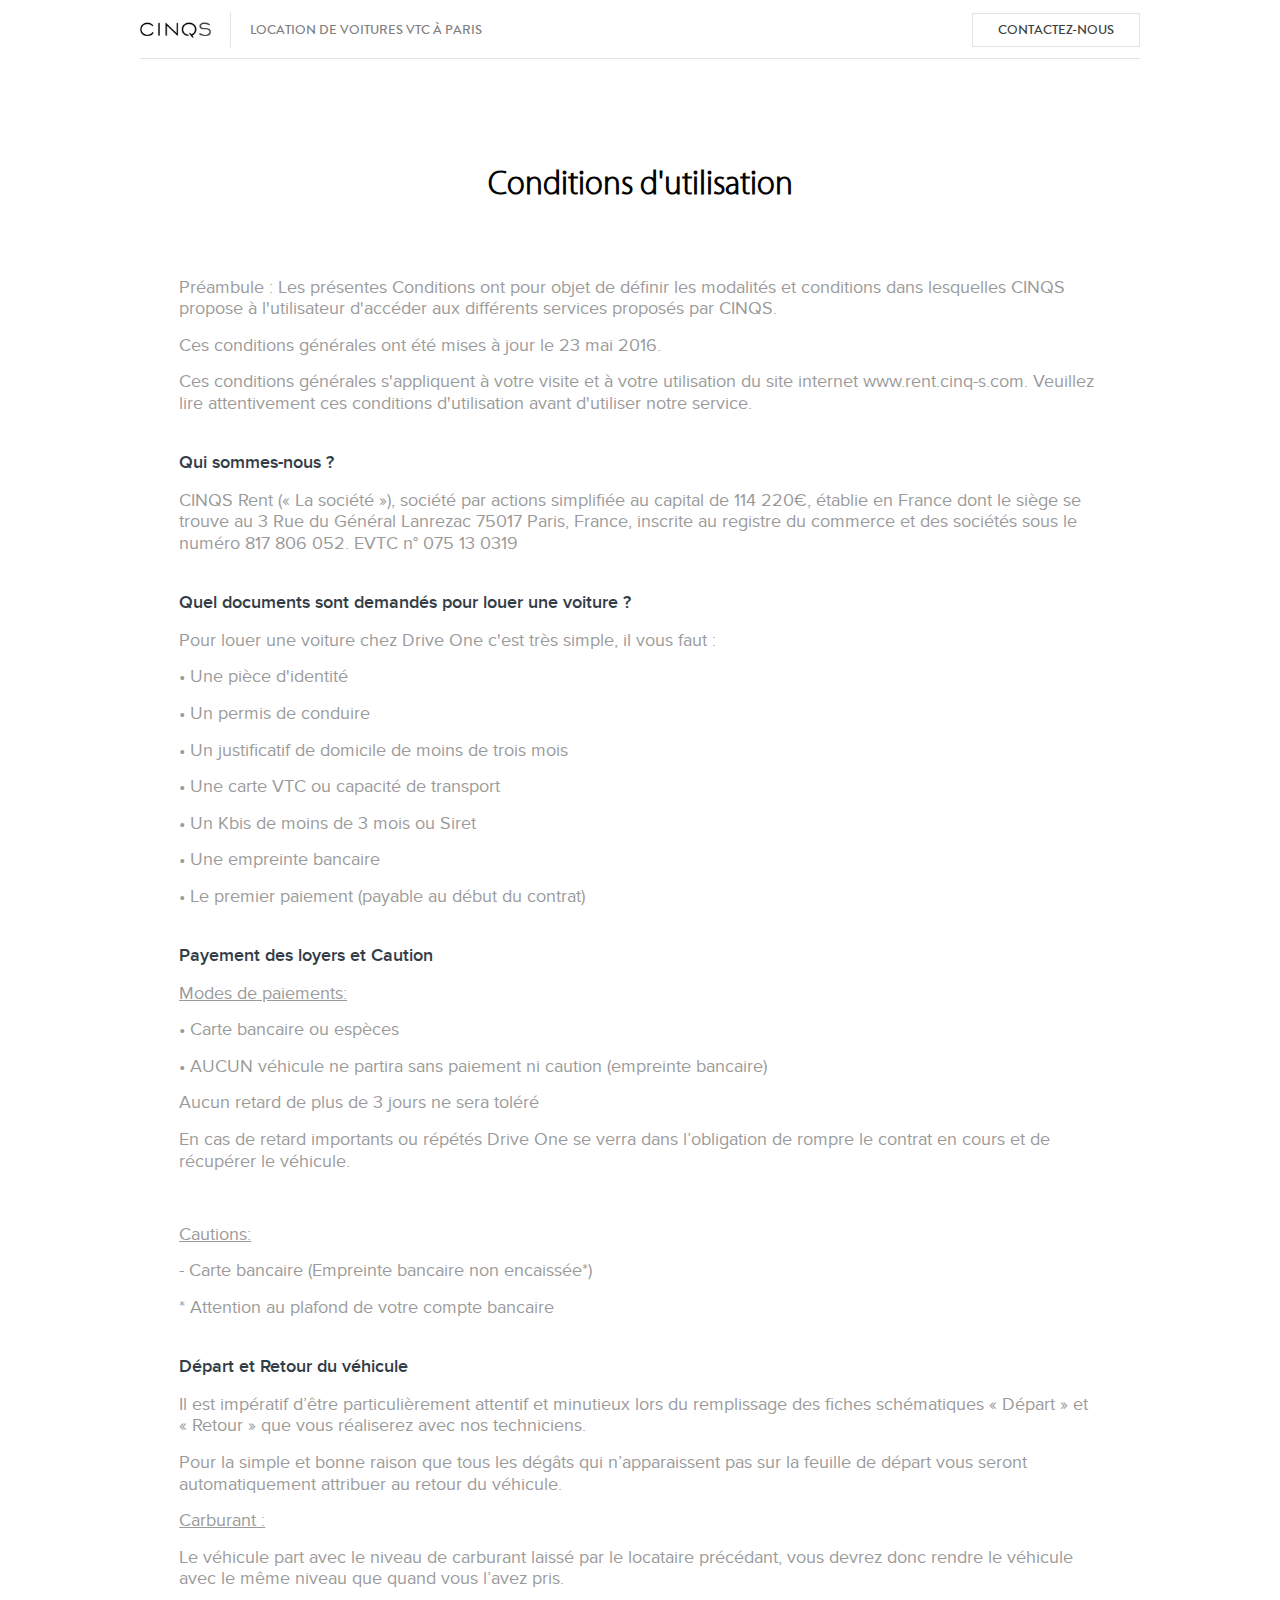
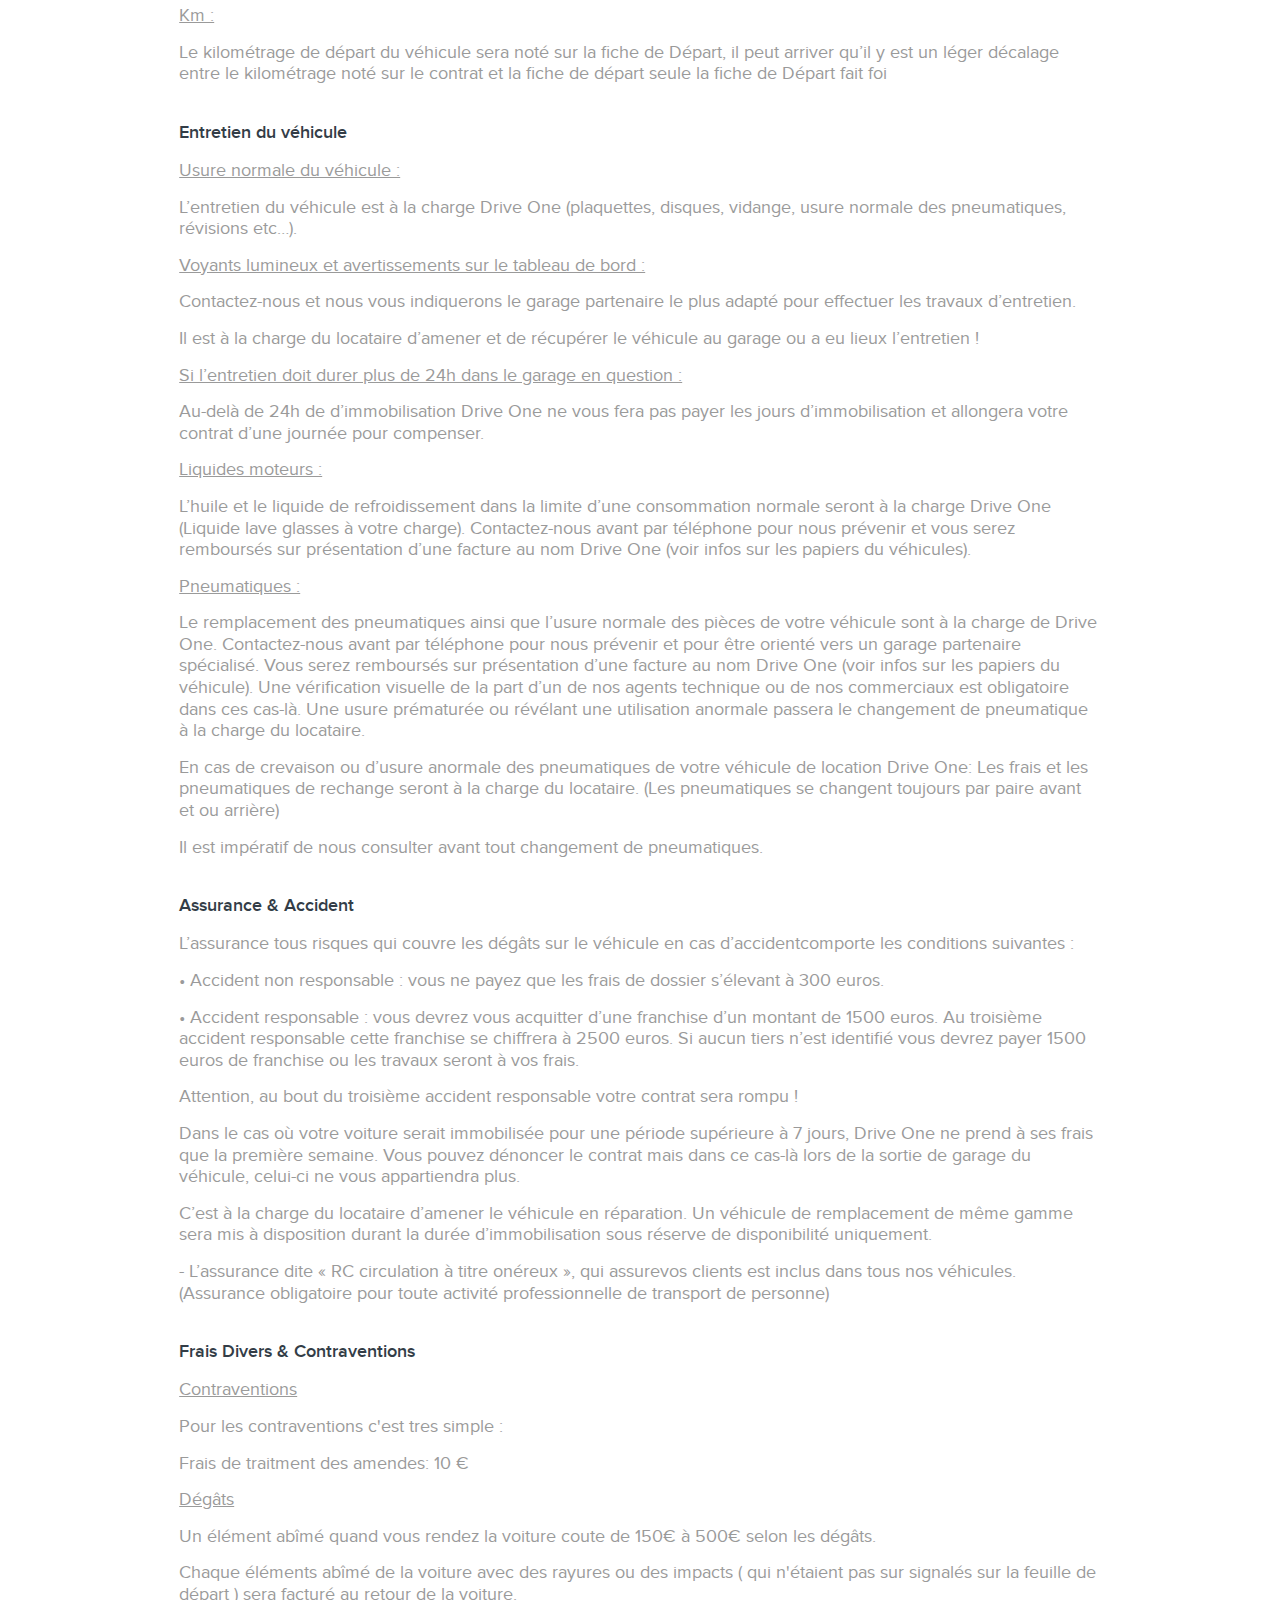
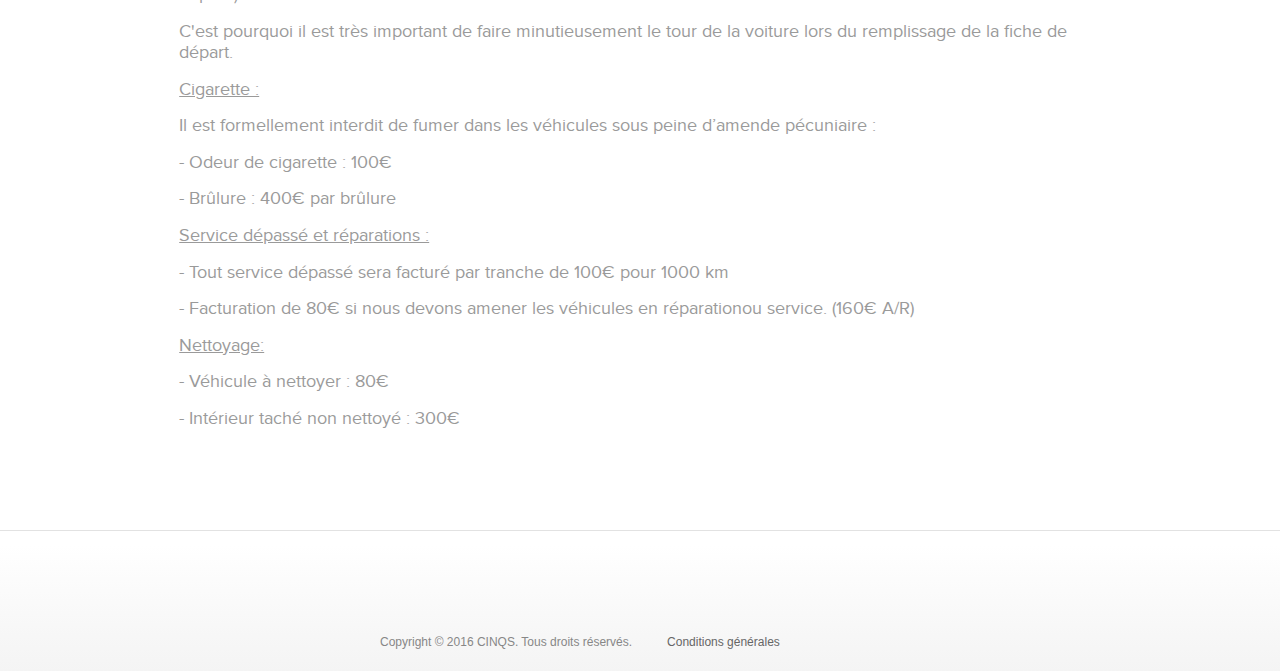
==== commit 3e045f7a: "Edit some texts" ====
--- a/cgv.html
+++ b/cgv.html
@@ -187,12 +187,11 @@
         <footer class="footer-plans">
             <ul class="footer-big">
                 <li><span>Copyright © 2016 CINQS. Tous droits réservés.</span></li>
-                <li><a href="">Conditions d’utilisation</a></li>
-                <li><a href="">Mention légales</a></li>
+                <li><a href="cgv.html">Conditions générales</a></li>
             </ul>
             <ul class="footer-mobile">
                 <li><span>© 2015 CINQS</span></li>
-                <li><a href="">Conditions générales et mentions légales</a></li>
+                <li><a href="cgv.html">Conditions générales</a></li>
             </ul>
         </footer>
 
